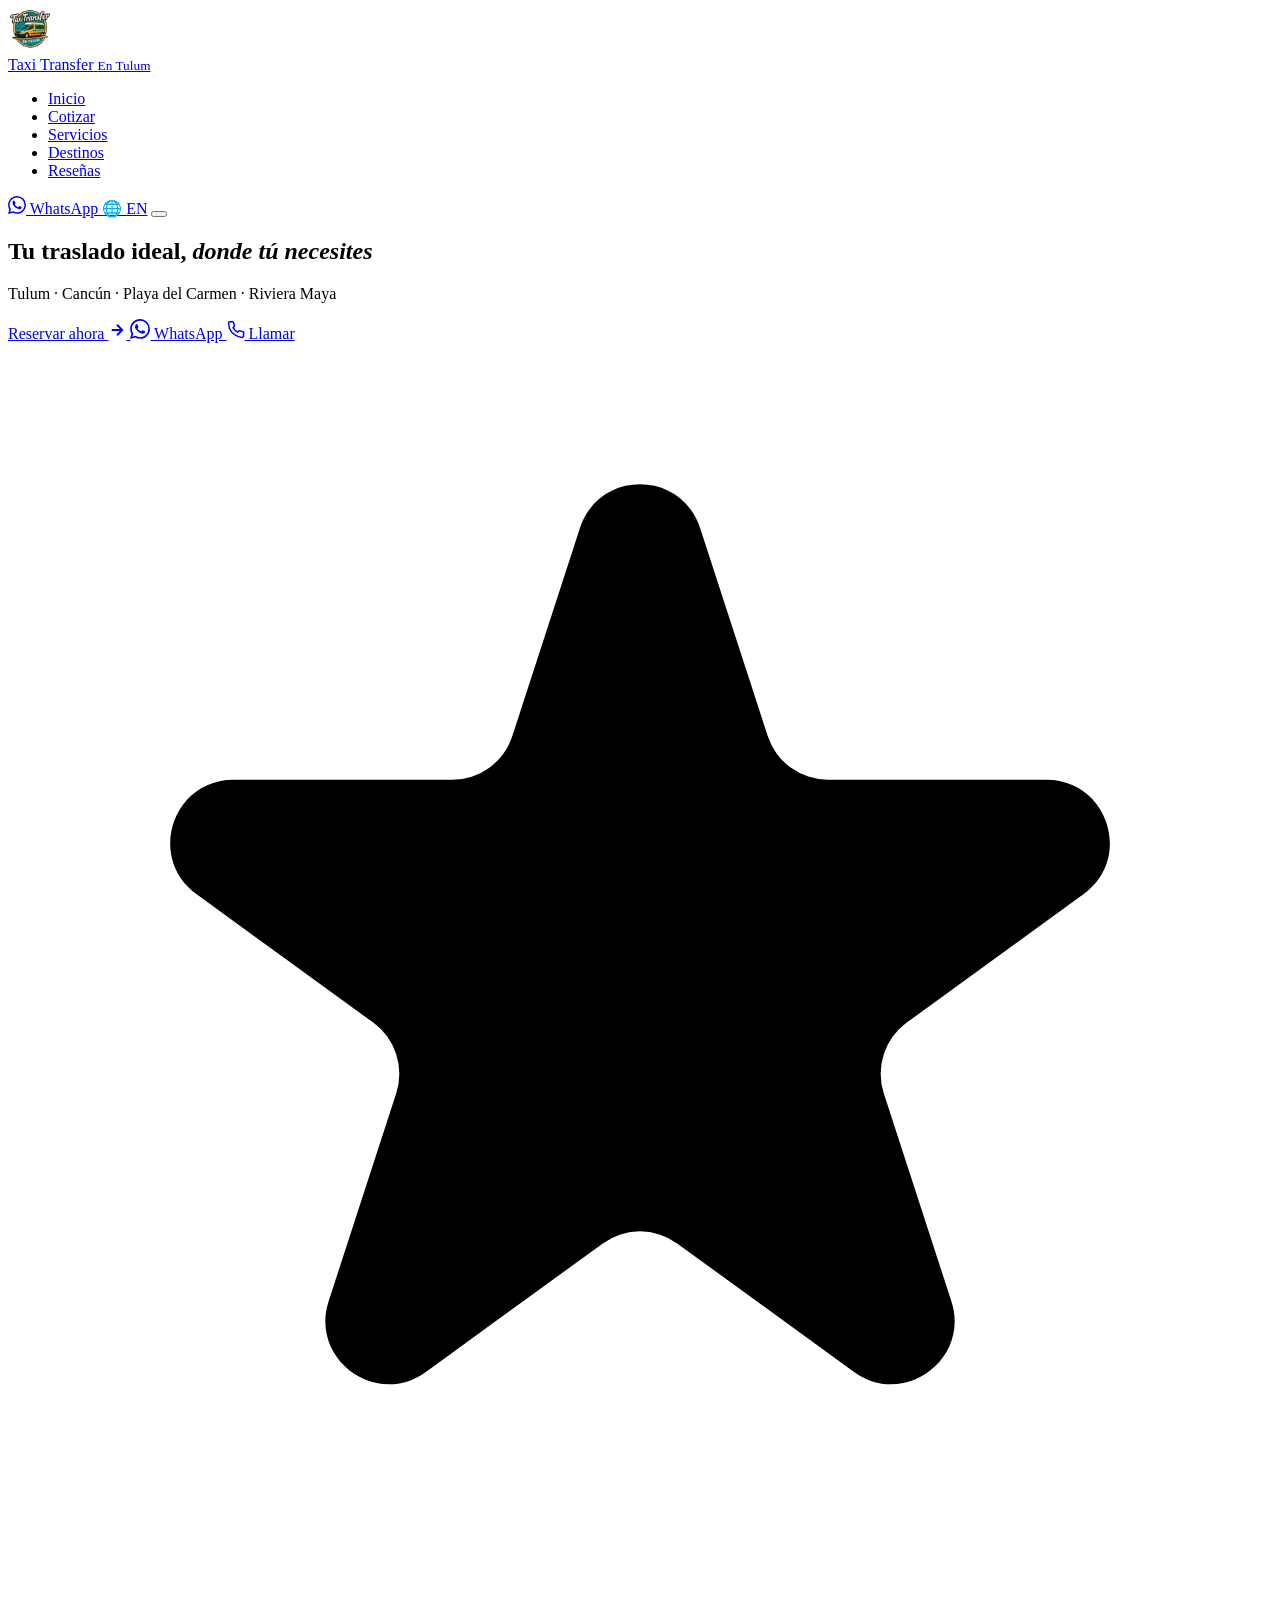
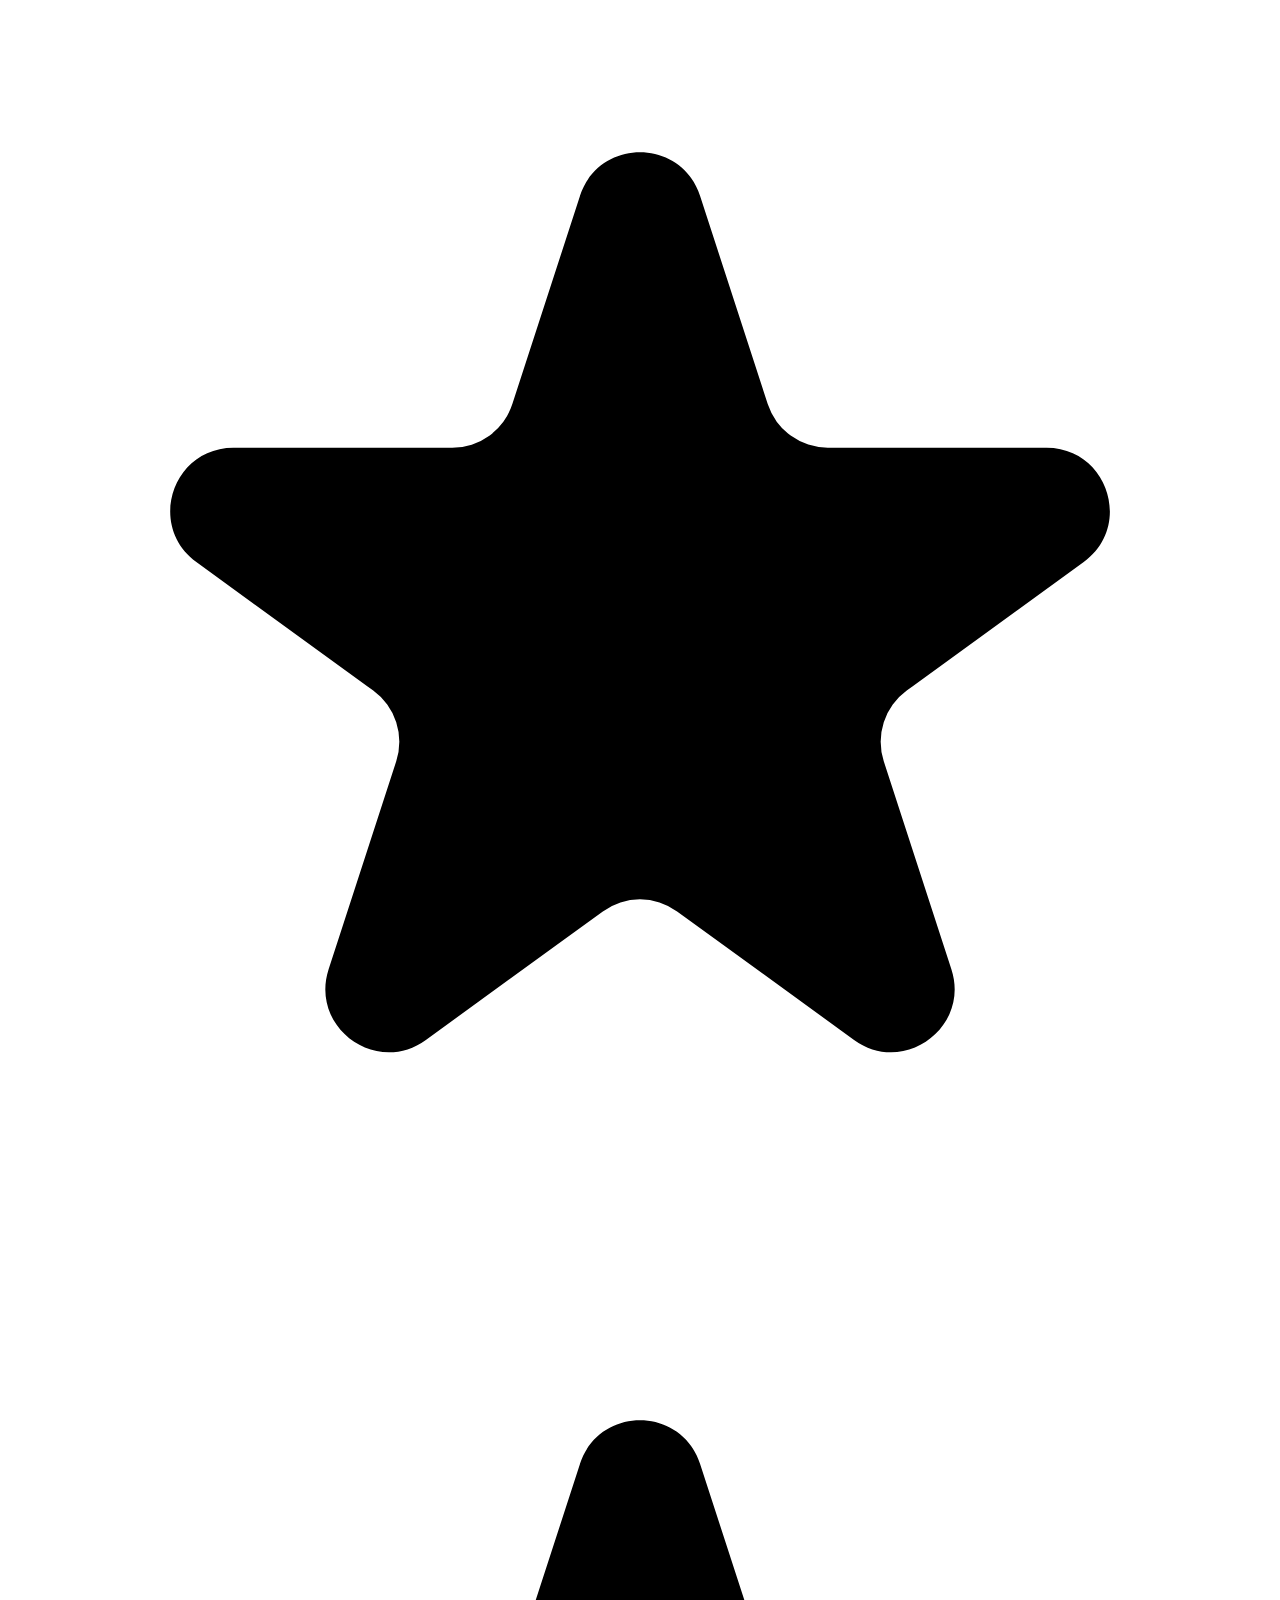
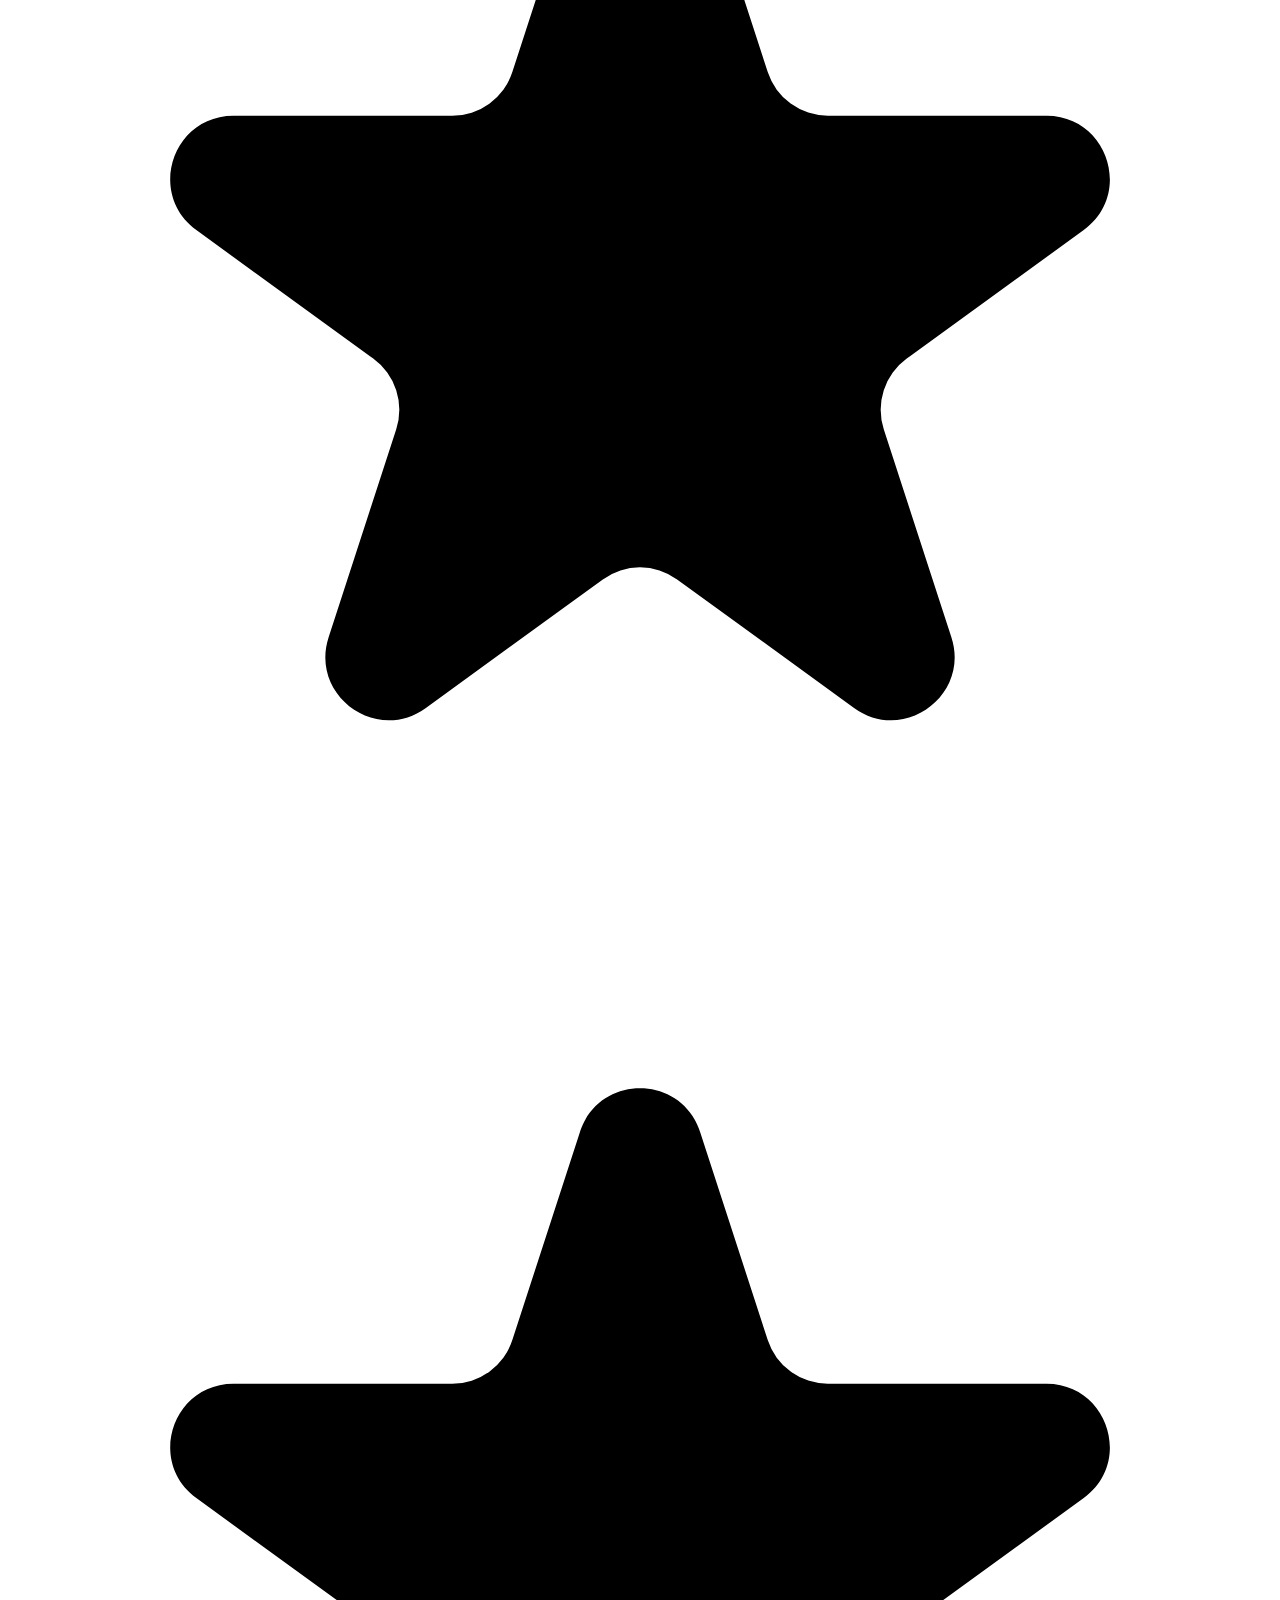
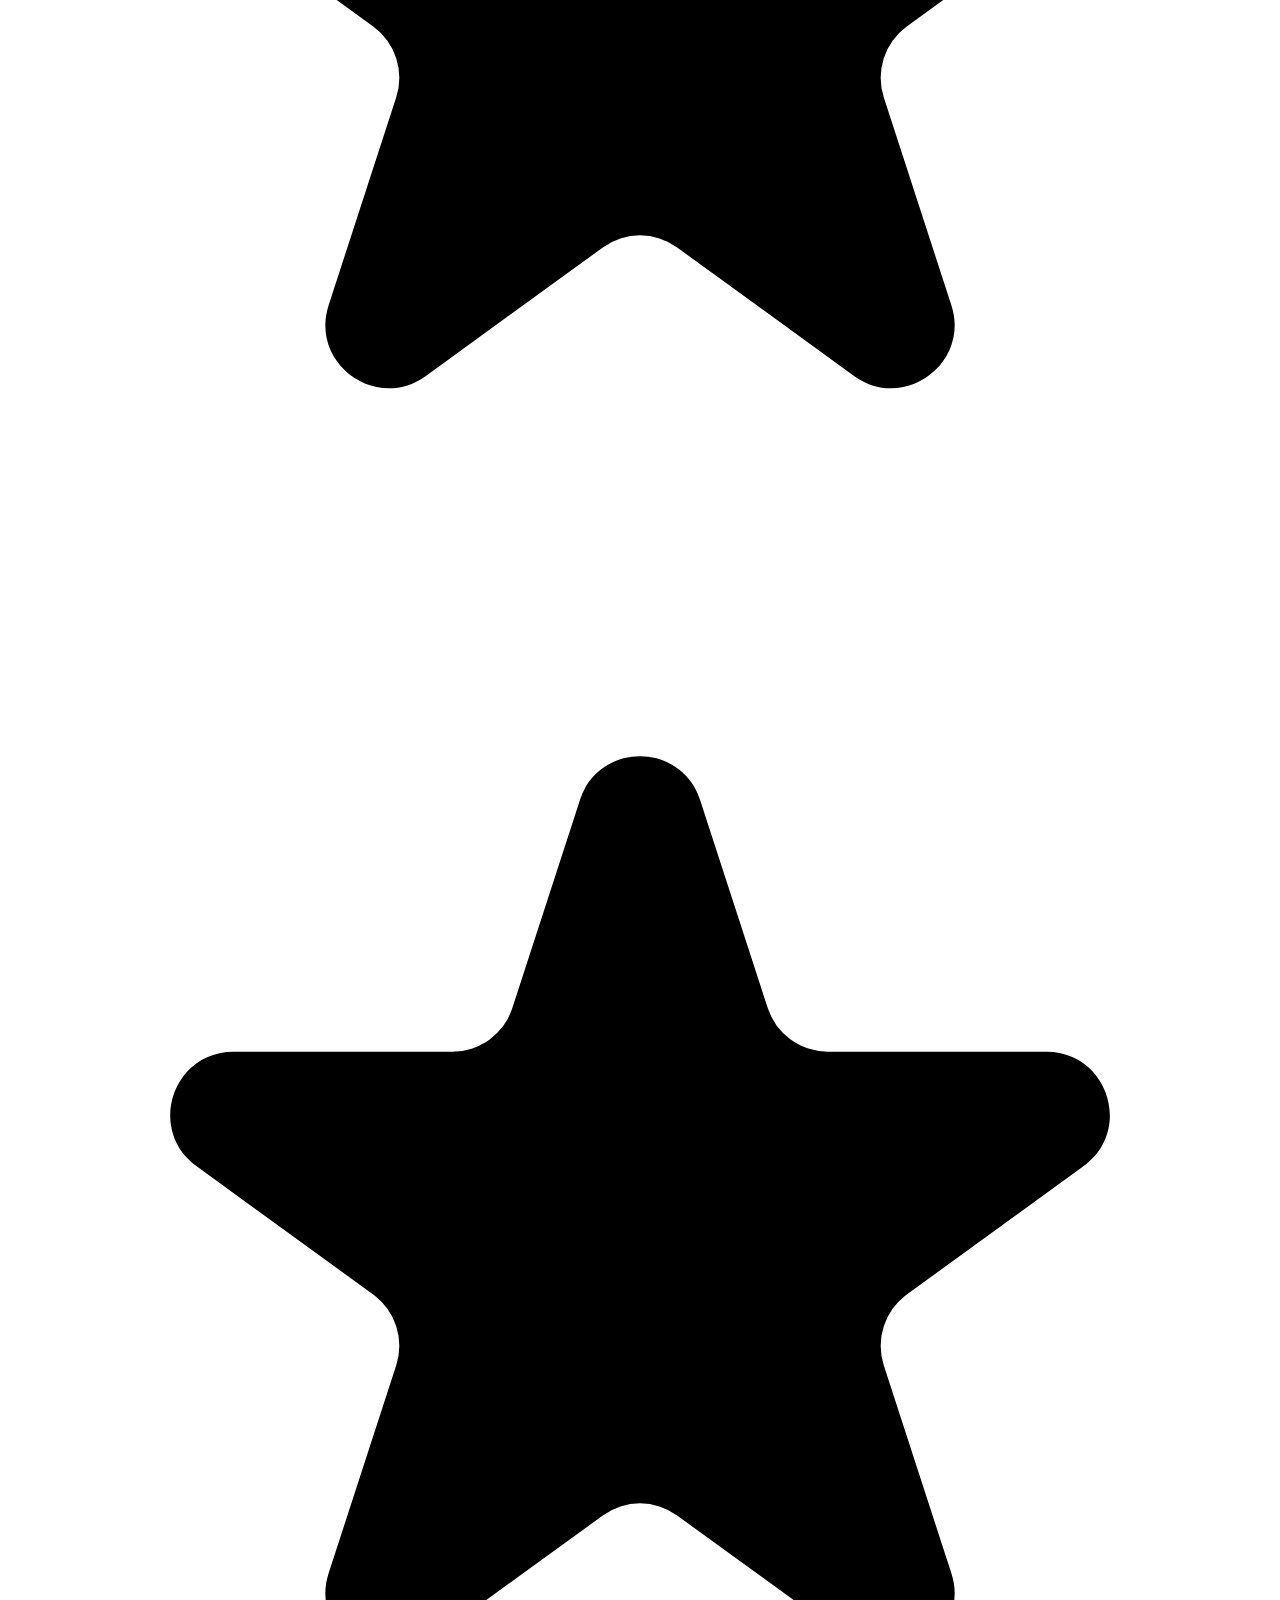
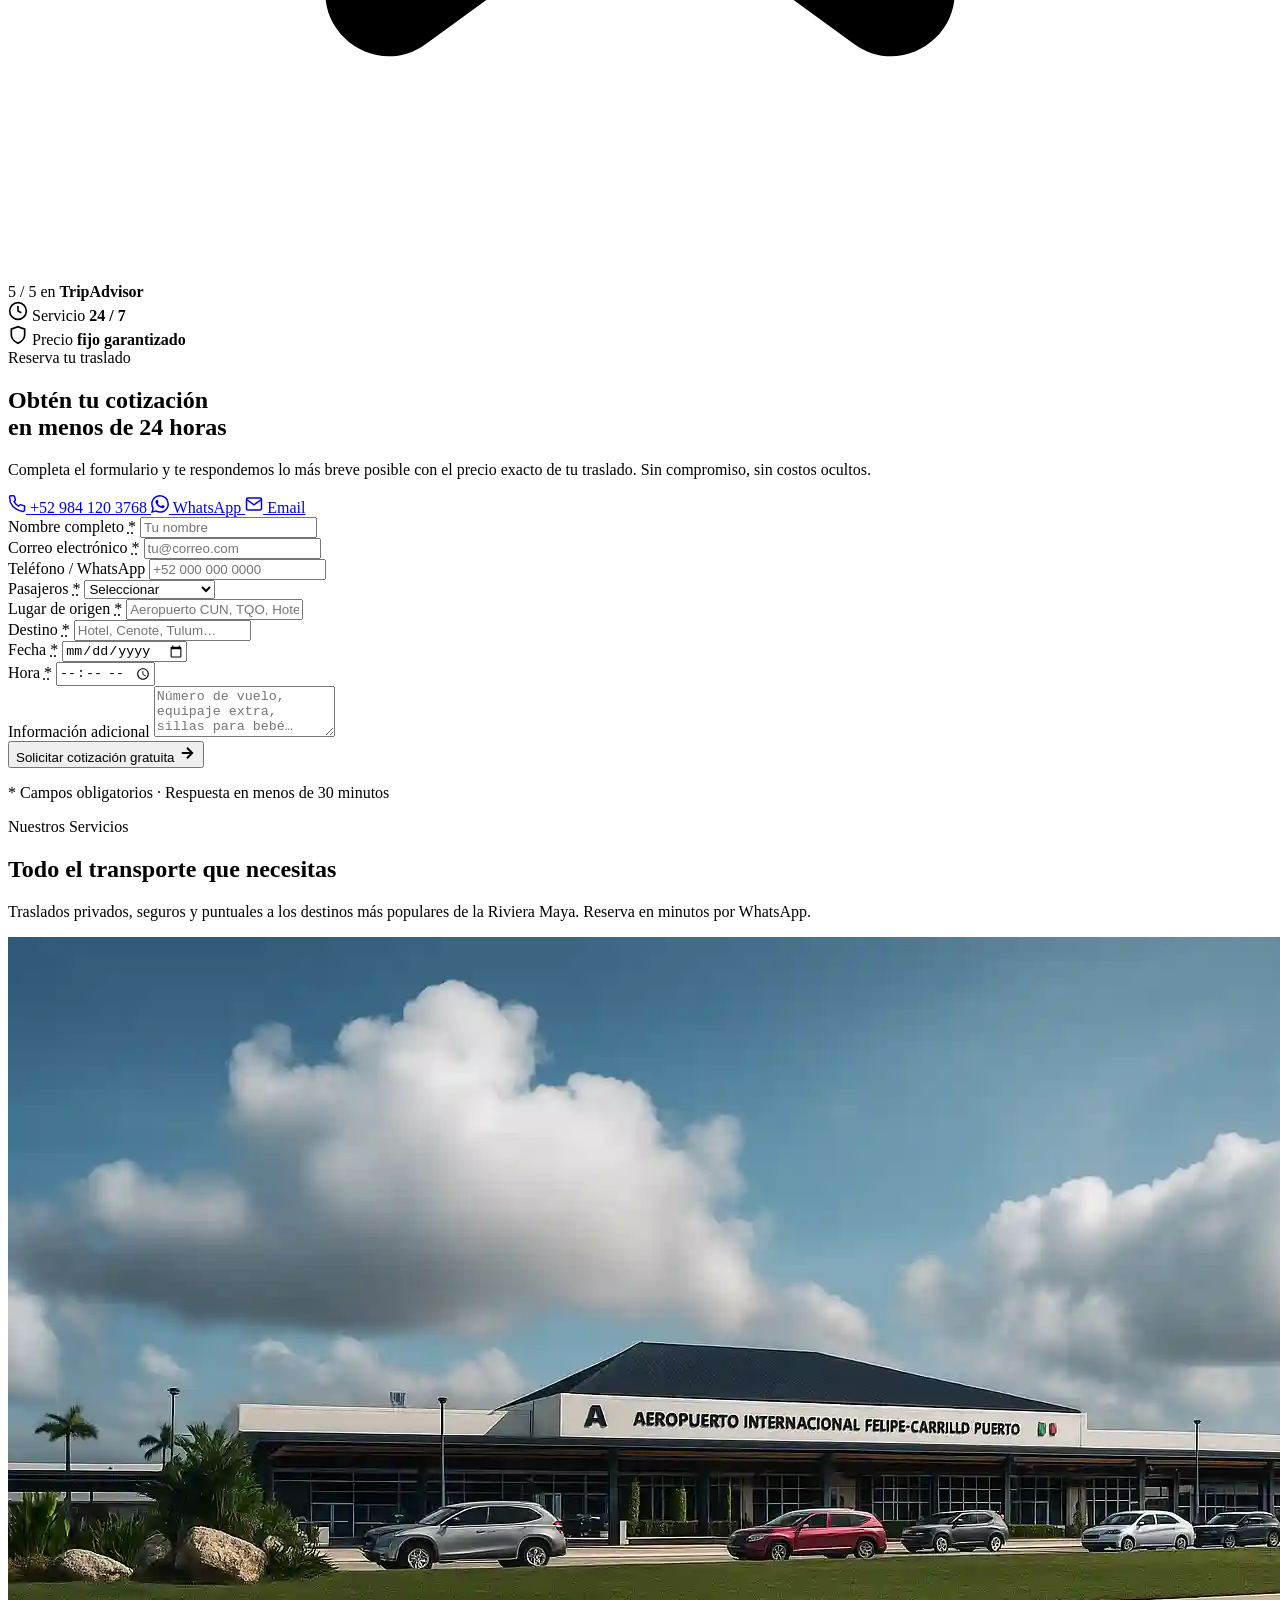
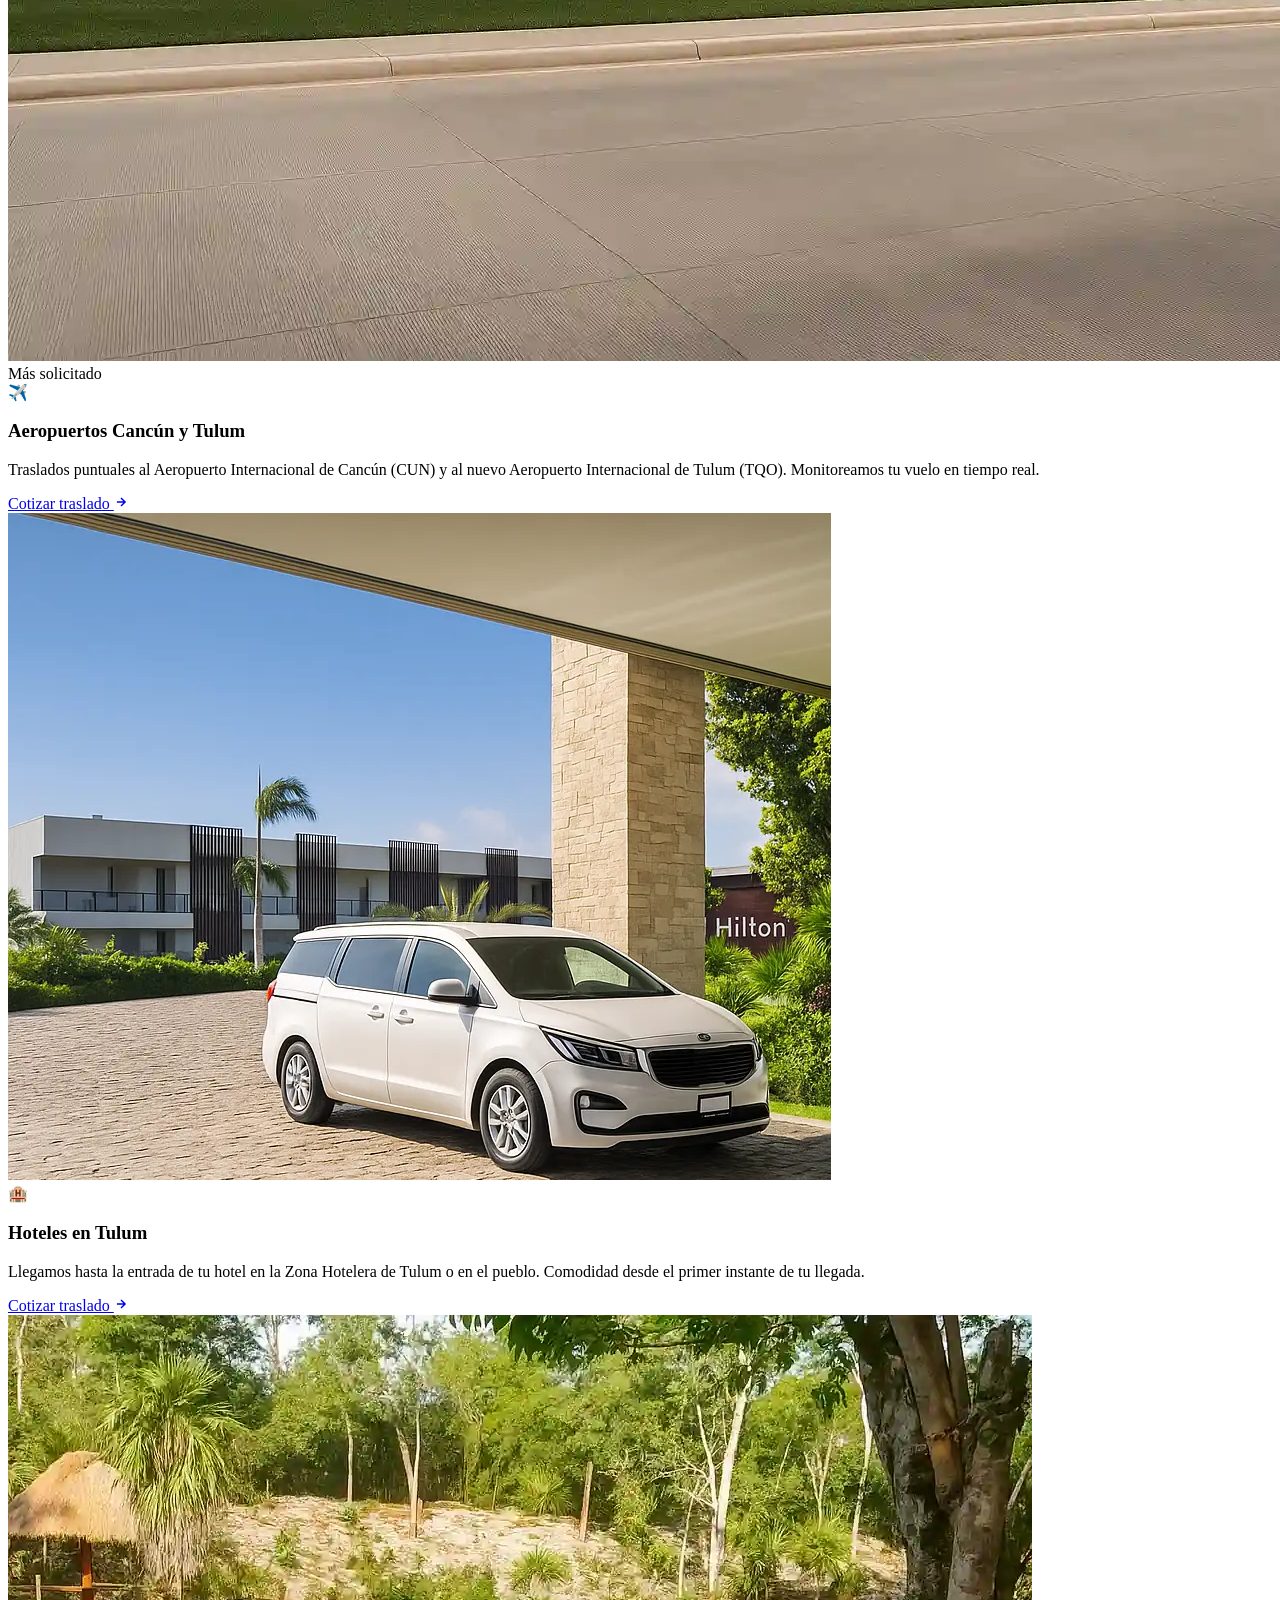
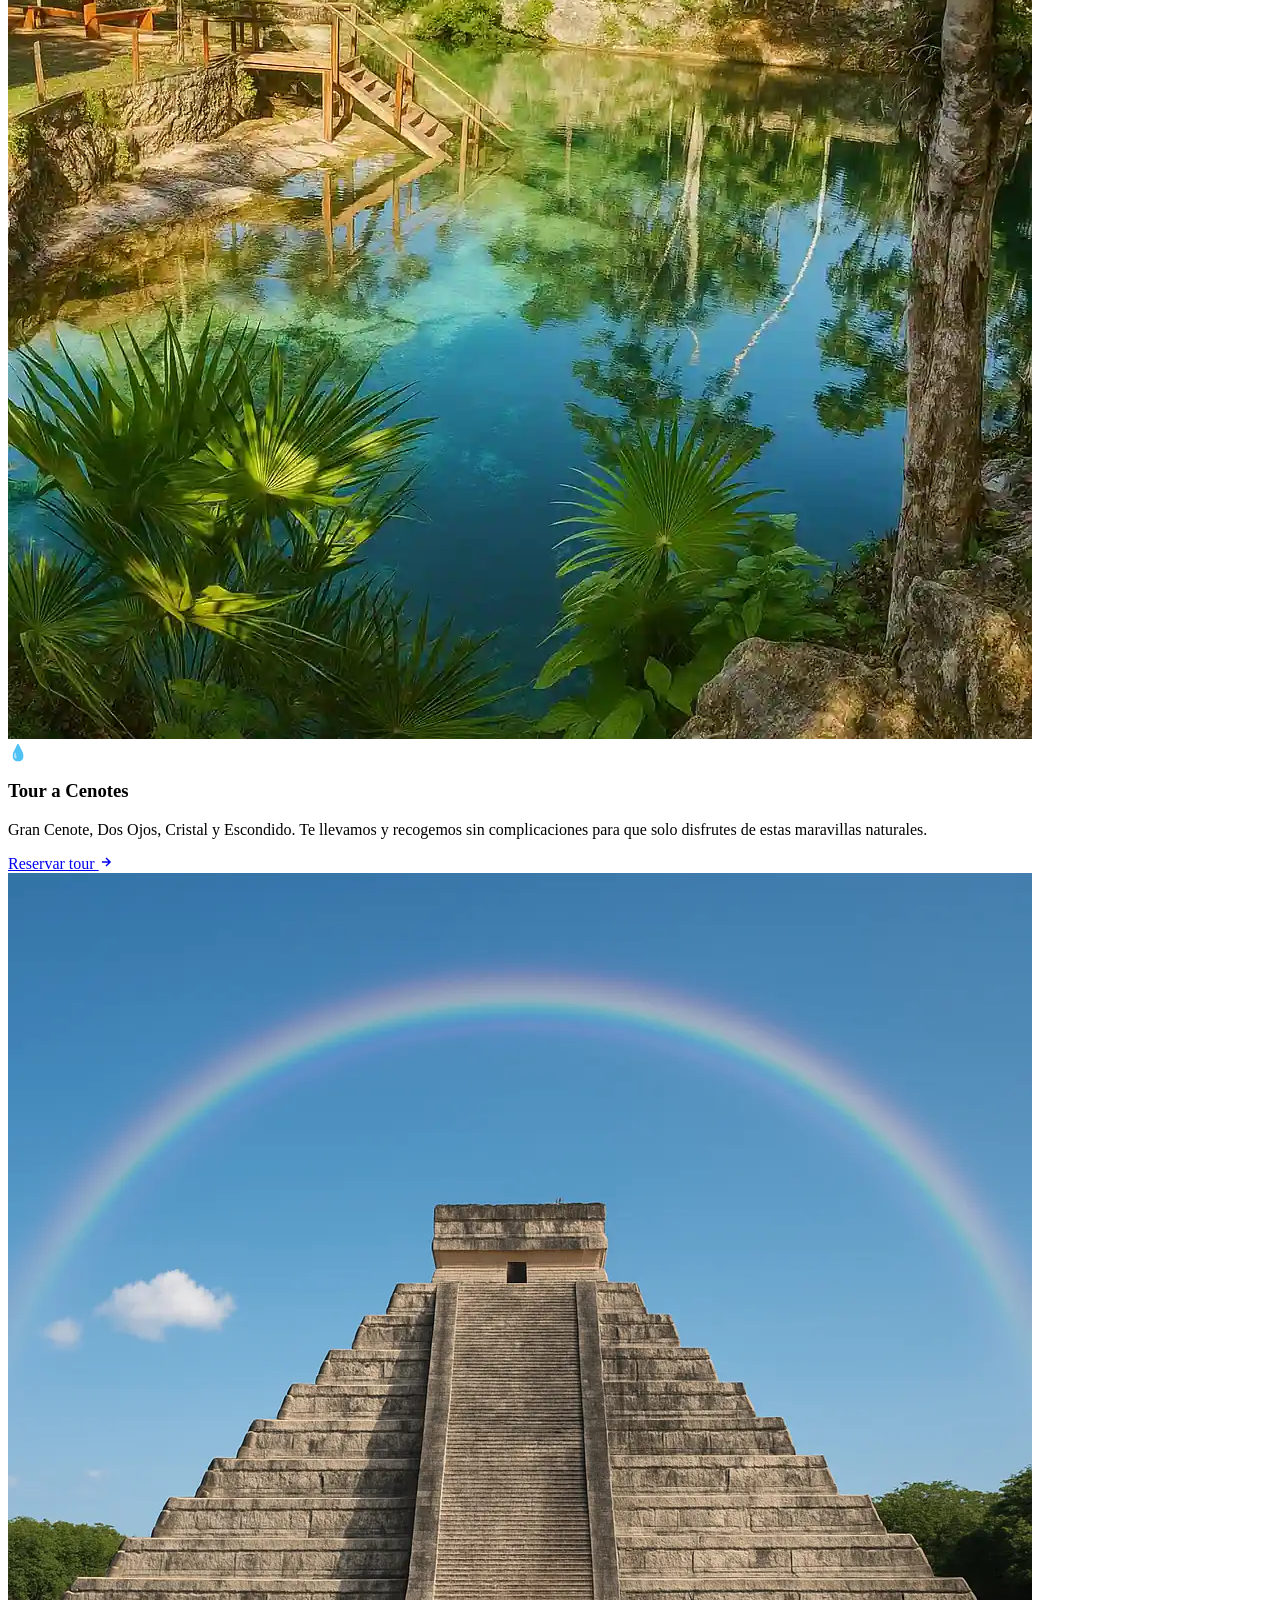
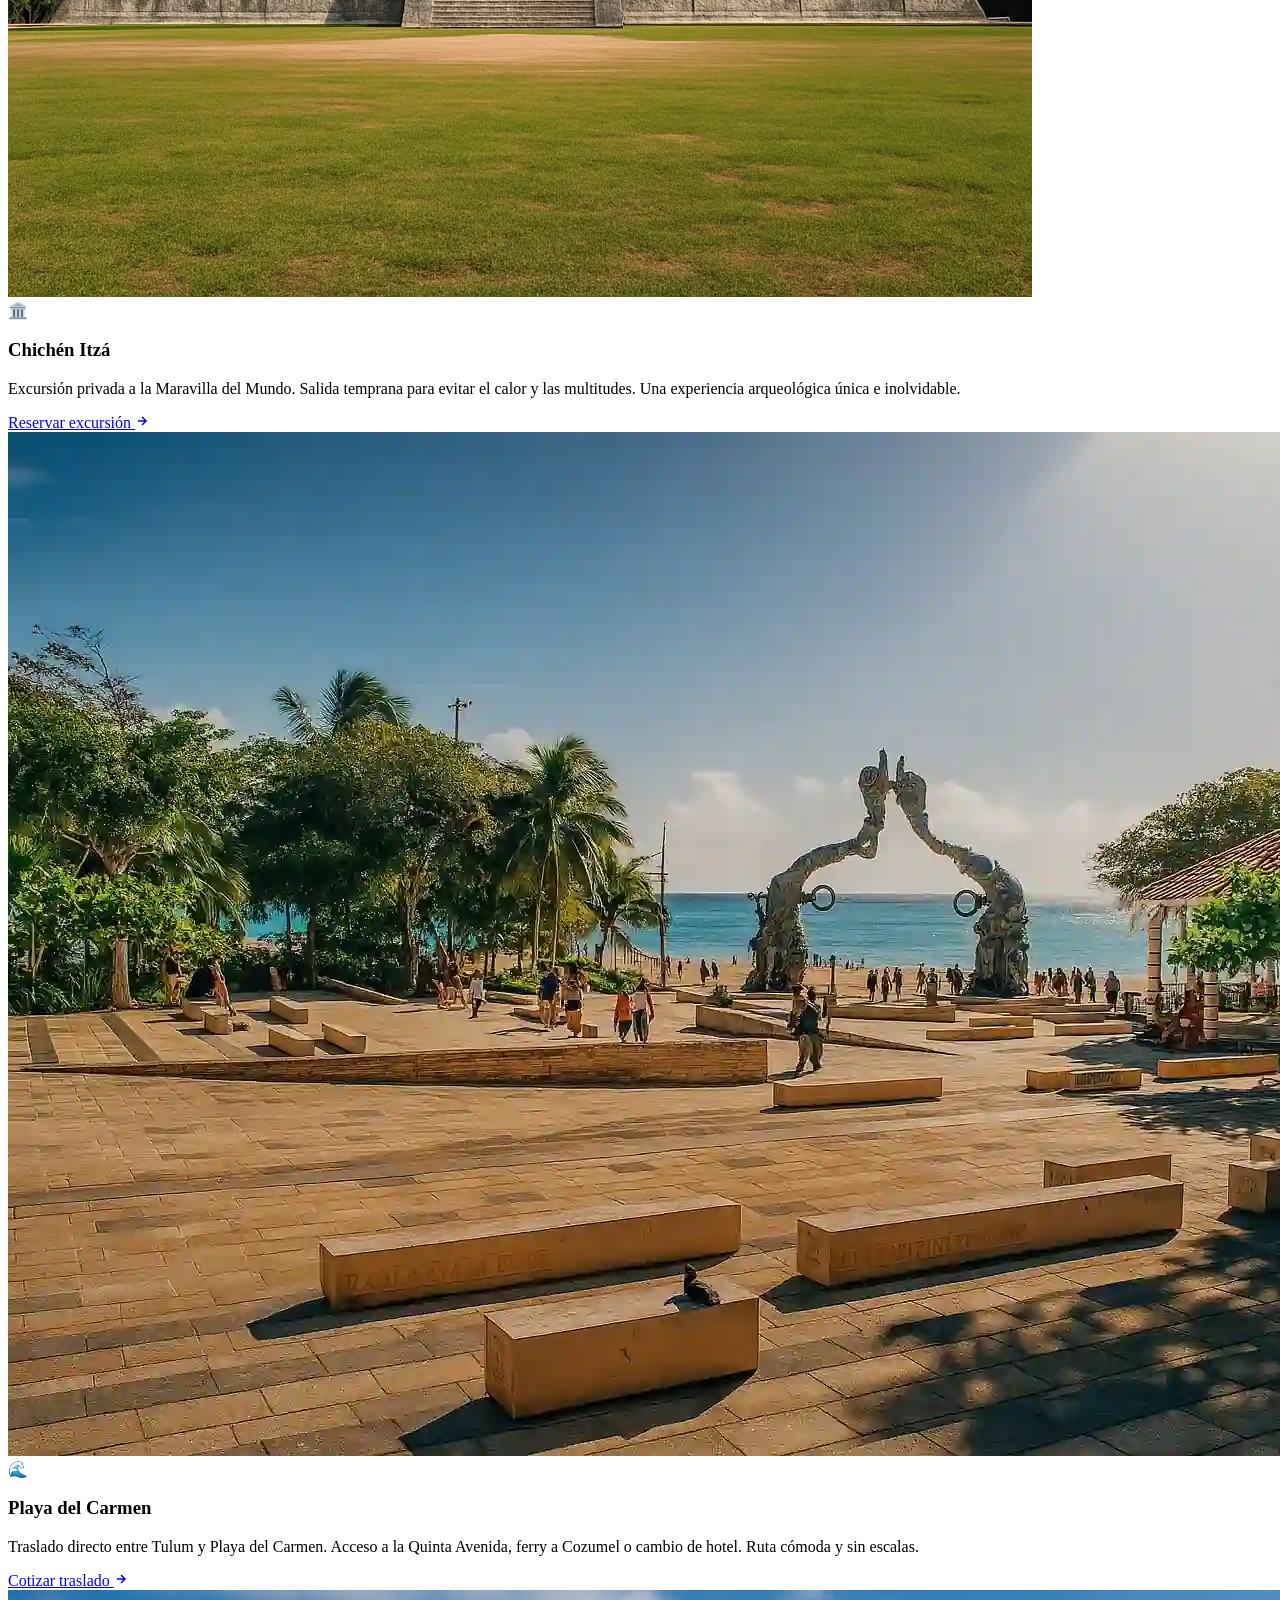
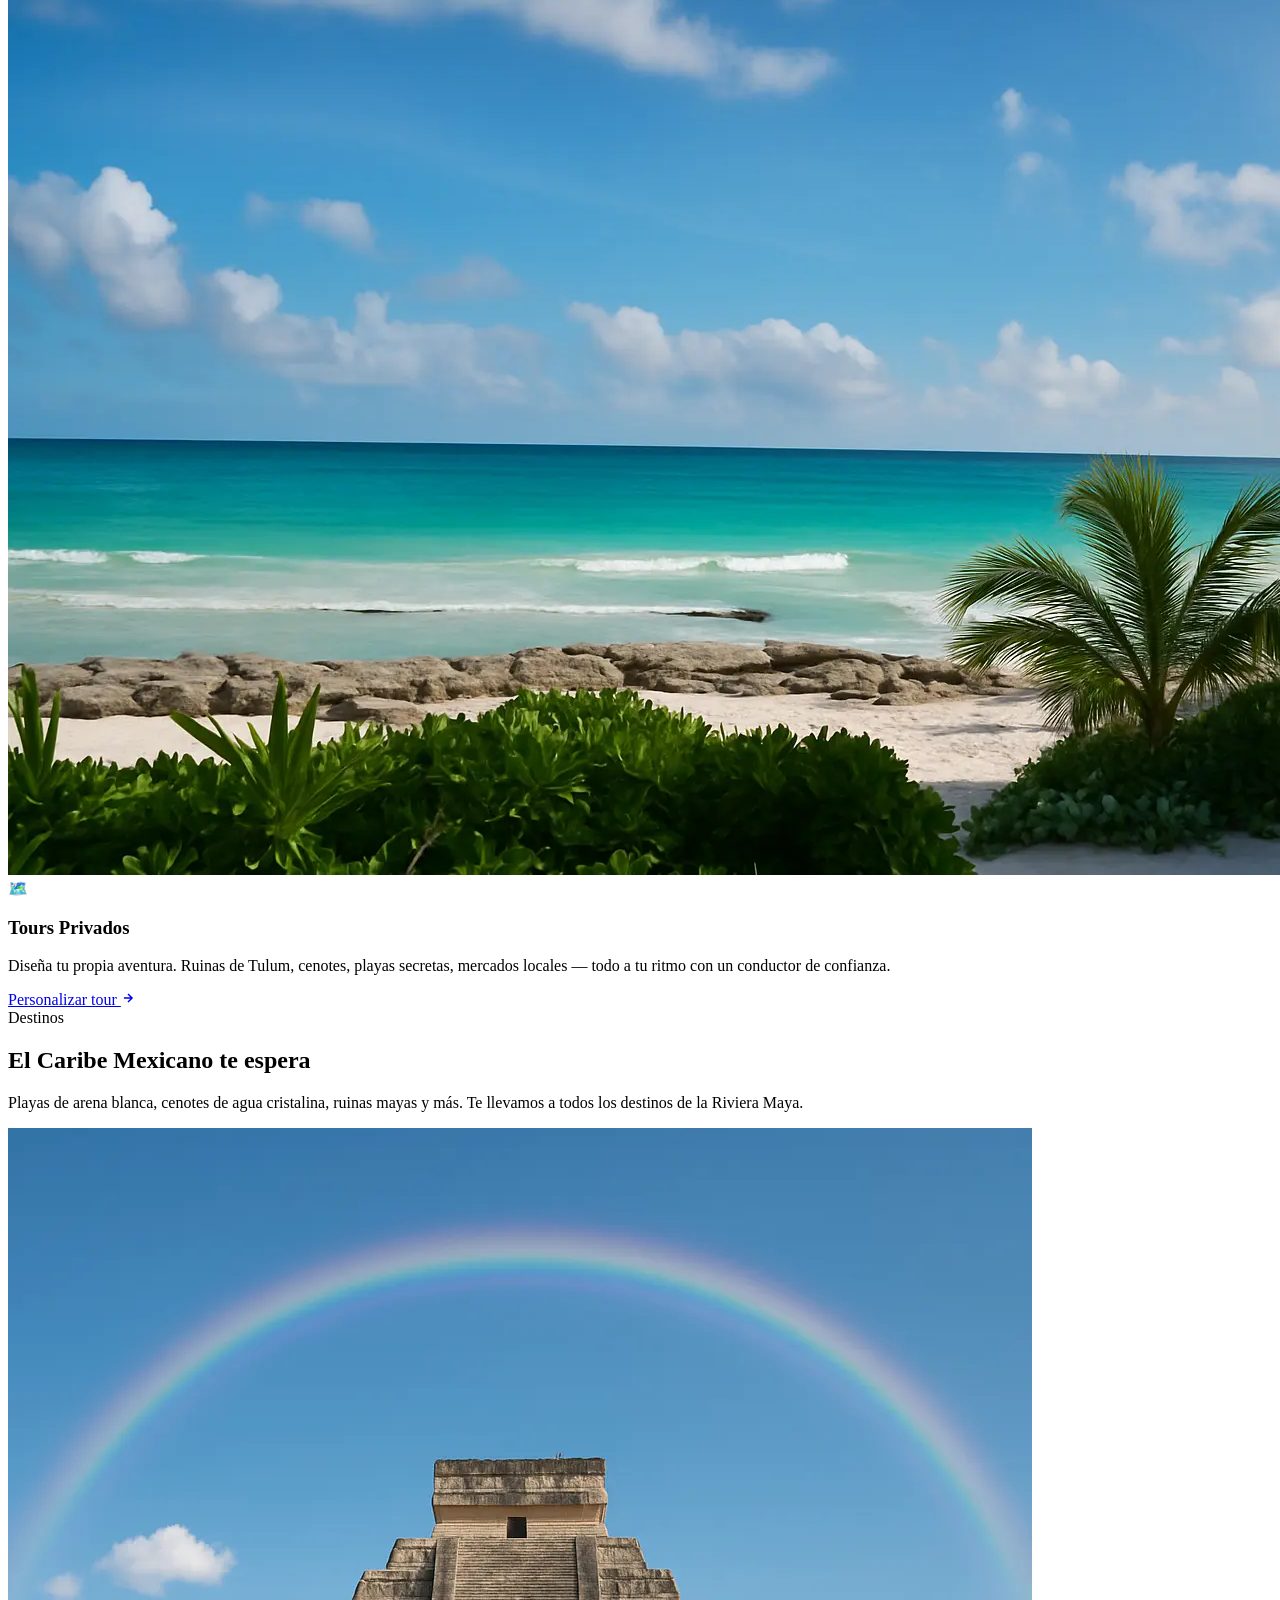
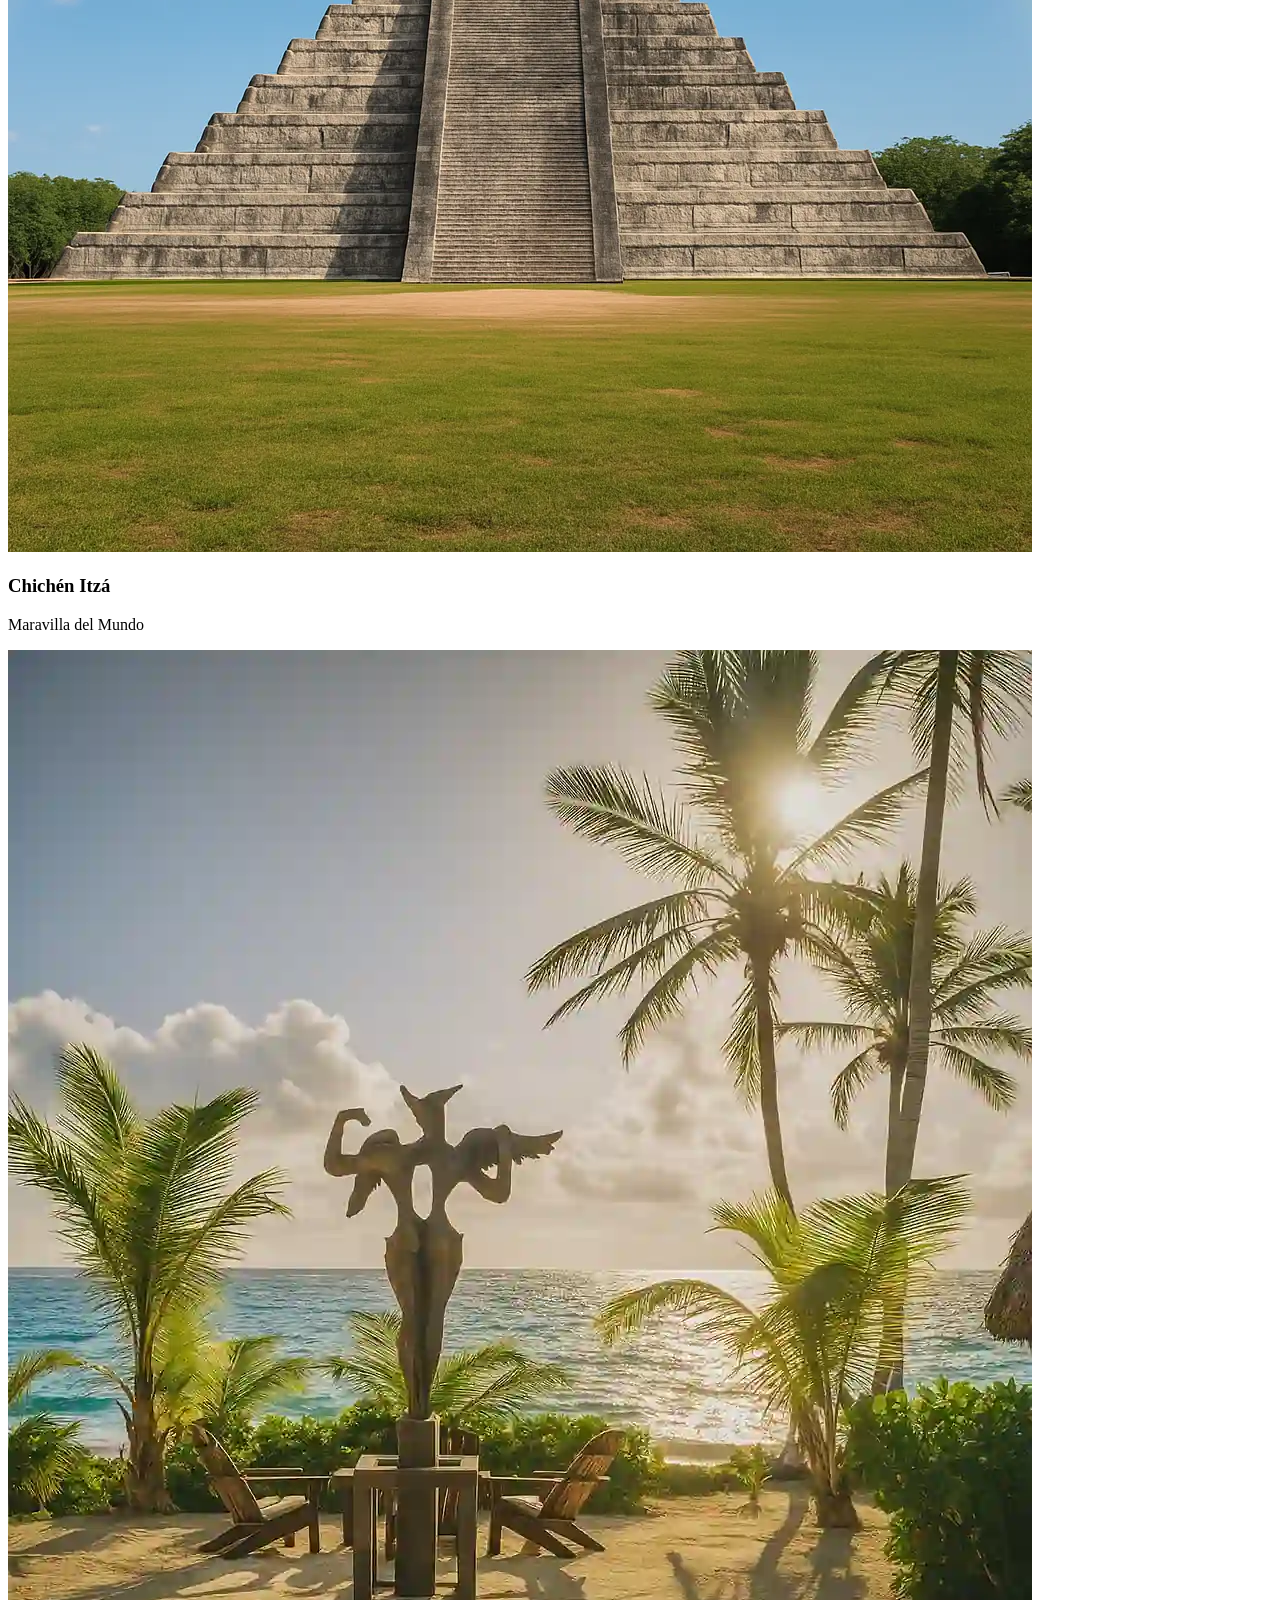
==== index.html @ dfe595b5 "Add files via upload" ====
<!DOCTYPE html>
<html lang="es">
<head>
  <meta charset="UTF-8">
  <meta name="viewport" content="width=device-width, initial-scale=1.0">

  <title>Taxi Transfer en Tulum | Traslados al Aeropuerto de Cancún y Tulum</title>
  <meta name="description" content="Servicio premium de taxi transfer en Tulum. Traslados privados y puntuales al Aeropuerto de Cancún (CUN) y Aeropuerto de Tulum (TQO), hoteles, cenotes, Chichén Itzá y Playa del Carmen. Calificación 5 estrellas en TripAdvisor.">
  <meta name="keywords" content="taxi tulum, transfer tulum, traslado aeropuerto cancun tulum, aeropuerto tulum TQO, taxi aeropuerto tulum, transporte privado tulum, transfer riviera maya, taxi tulum playa del carmen, traslados tulum hoteles, tour cenotes tulum, chichen itza tour desde tulum">
  <meta name="author" content="Taxi Transfer en Tulum">
  <meta name="robots" content="index, follow">
  <link rel="canonical" href="https://taxitransfersentulum.com/">

  <meta name="geo.region" content="MX-ROO">
  <meta name="geo.placename" content="Tulum, Quintana Roo, México">
  <meta name="geo.position" content="20.2115;-87.4654">
  <meta name="ICBM" content="20.2115, -87.4654">

  <meta property="og:type" content="website">
  <meta property="og:url" content="https://taxitransfersentulum.com/">
  <meta property="og:title" content="Taxi Transfer en Tulum | Servicio Premium de Traslados">
  <meta property="og:description" content="Traslados privados al Aeropuerto de Cancún y Tulum, hoteles, cenotes y más destinos de la Riviera Maya. 5 estrellas en TripAdvisor.">
  <meta property="og:image" content="https://taxitransfersentulum.com/Logo.webp">
  <meta property="og:locale" content="es_MX">
  <meta property="og:site_name" content="Taxi Transfer en Tulum">

  <meta name="twitter:card" content="summary_large_image">
  <meta name="twitter:title" content="Taxi Transfer en Tulum | Traslados Premium">
  <meta name="twitter:description" content="Traslados privados y seguros en Tulum y Riviera Maya. 5 estrellas en TripAdvisor.">
  <meta name="twitter:image" content="https://taxitransfersentulum.com/Logo.webp">

  <script type="application/ld+json">
  {
    "@context": "https://schema.org",
    "@type": "TaxiService",
    "name": "Taxi Transfer en Tulum",
    "alternateName": "Taxi Transfers en Tulum",
    "description": "Servicio premium de taxi transfer en Tulum y Riviera Maya. Traslados privados al Aeropuerto de Cancún, Aeropuerto de Tulum, hoteles, cenotes y Chichén Itzá.",
    "url": "https://taxitransfersentulum.com",
    "logo": "https://taxitransfersentulum.com/Logo.webp",
    "telephone": "+529841203768",
    "email": "decocom50@gmail.com",
    "address": {
      "@type": "PostalAddress",
      "addressLocality": "Tulum",
      "addressRegion": "Quintana Roo",
      "postalCode": "77780",
      "addressCountry": "MX"
    },
    "geo": {
      "@type": "GeoCoordinates",
      "latitude": 20.2115,
      "longitude": -87.4654
    },
    "openingHoursSpecification": {
      "@type": "OpeningHoursSpecification",
      "dayOfWeek": ["Monday","Tuesday","Wednesday","Thursday","Friday","Saturday","Sunday"],
      "opens": "00:00",
      "closes": "23:59"
    },
    "areaServed": [
      {"@type": "City", "name": "Tulum"},
      {"@type": "City", "name": "Cancún"},
      {"@type": "City", "name": "Playa del Carmen"},
      {"@type": "AdministrativeArea", "name": "Riviera Maya"}
    ],
    "priceRange": "$$",
    "paymentAccepted": "Cash, Credit Card",
    "currenciesAccepted": "MXN, USD",
    "aggregateRating": {
      "@type": "AggregateRating",
      "ratingValue": "5.0",
      "bestRating": "5",
      "reviewCount": "127",
      "ratingExplanation": "Calificación 5 estrellas en TripAdvisor"
    }
  }
  </script>

  <link rel="preconnect" href="https://fonts.googleapis.com">
  <link rel="preconnect" href="https://fonts.gstatic.com" crossorigin>
  <link href="https://fonts.googleapis.com/css2?family=Poppins:wght@300;400;500;600;700;800;900&display=swap" rel="stylesheet">
  <link rel="stylesheet" href="css/style.css">
  <link rel="icon" type="image/png" href="Logo.webp">
</head>
<body>

  <!-- ═══════════════════════════════════════
       HEADER
  ═══════════════════════════════════════ -->
  <header class="header" id="header">
    <nav class="nav container">
      <a href="#inicio" class="nav__logo">
        <img src="Logo.webp" alt="Taxi Transfer en Tulum" width="44" height="44">
        <div class="nav__logo-text">
          <span>Taxi Transfer</span>
          <small>En Tulum</small>
        </div>
      </a>

      <ul class="nav__menu" id="navMenu">
        <li><a href="#inicio"    class="nav__link">Inicio</a></li>
        <li><a href="#cotizar"   class="nav__link">Cotizar</a></li>
        <li><a href="#servicios" class="nav__link">Servicios</a></li>
        <li><a href="#destinos"  class="nav__link">Destinos</a></li>
        <li><a href="#resenas"   class="nav__link">Reseñas</a></li>
      </ul>

      <div class="nav__actions">
        <a href="https://wa.me/529841203768" class="nav__wa" target="_blank" rel="noopener noreferrer" aria-label="WhatsApp">
          <svg width="18" height="18" viewBox="0 0 24 24" fill="currentColor"><path d="M17.472 14.382c-.297-.149-1.758-.867-2.03-.967-.273-.099-.471-.148-.67.15-.197.297-.767.966-.94 1.164-.173.199-.347.223-.644.075-.297-.15-1.255-.463-2.39-1.475-.883-.788-1.48-1.761-1.653-2.059-.173-.297-.018-.458.13-.606.134-.133.298-.347.446-.52.149-.174.198-.298.298-.497.099-.198.05-.371-.025-.52-.075-.149-.669-1.612-.916-2.207-.242-.579-.487-.5-.669-.51-.173-.008-.371-.01-.57-.01-.198 0-.52.074-.792.372-.272.297-1.04 1.016-1.04 2.479 0 1.462 1.065 2.875 1.213 3.074.149.198 2.096 3.2 5.077 4.487.709.306 1.262.489 1.694.625.712.227 1.36.195 1.871.118.571-.085 1.758-.719 2.006-1.413.248-.694.248-1.289.173-1.413-.074-.124-.272-.198-.57-.347m-5.421 7.403h-.004a9.87 9.87 0 01-5.031-1.378l-.361-.214-3.741.982.998-3.648-.235-.374a9.86 9.86 0 01-1.51-5.26c.001-5.45 4.436-9.884 9.888-9.884 2.64 0 5.122 1.03 6.988 2.898a9.825 9.825 0 012.893 6.994c-.003 5.45-4.437 9.884-9.885 9.884m8.413-18.297A11.815 11.815 0 0012.05 0C5.495 0 .16 5.335.157 11.892c0 2.096.547 4.142 1.588 5.945L.057 24l6.305-1.654a11.882 11.882 0 005.683 1.448h.005c6.554 0 11.89-5.335 11.893-11.893a11.821 11.821 0 00-3.48-8.413Z"/></svg>
          WhatsApp
        </a>
        <a href="en/index.html" class="nav__lang" aria-label="English version">🌐 EN</a>
        <button class="nav__toggle" id="navToggle" aria-label="Abrir menú" aria-expanded="false">
          <span></span><span></span><span></span>
        </button>
      </div>
    </nav>
  </header>


  <main>

    <!-- ═══════════════════════════════════════
         HERO
    ═══════════════════════════════════════ -->
    <section class="hero" id="inicio" aria-label="Bienvenida">
      <div class="hero__pattern" aria-hidden="true"></div>
      <div class="hero__content container">
        <h1 class="hero__title">
          Tu traslado ideal, <em>donde tú necesites</em>
        </h1>
        <p class="hero__subtitle">Tulum · Cancún · Playa del Carmen · Riviera Maya</p>
        <div class="hero__cta">
          <a href="#cotizar" class="btn btn--gold btn--lg">
            Reservar ahora
            <svg width="18" height="18" viewBox="0 0 24 24" fill="none" stroke="currentColor" stroke-width="2.5"><path d="M5 12h14M12 5l7 7-7 7"/></svg>
          </a>
          <a href="https://wa.me/529841203768" class="btn btn--wa btn--lg" target="_blank" rel="noopener noreferrer">
            <svg width="20" height="20" viewBox="0 0 24 24" fill="currentColor"><path d="M17.472 14.382c-.297-.149-1.758-.867-2.03-.967-.273-.099-.471-.148-.67.15-.197.297-.767.966-.94 1.164-.173.199-.347.223-.644.075-.297-.15-1.255-.463-2.39-1.475-.883-.788-1.48-1.761-1.653-2.059-.173-.297-.018-.458.13-.606.134-.133.298-.347.446-.52.149-.174.198-.298.298-.497.099-.198.05-.371-.025-.52-.075-.149-.669-1.612-.916-2.207-.242-.579-.487-.5-.669-.51-.173-.008-.371-.01-.57-.01-.198 0-.52.074-.792.372-.272.297-1.04 1.016-1.04 2.479 0 1.462 1.065 2.875 1.213 3.074.149.198 2.096 3.2 5.077 4.487.709.306 1.262.489 1.694.625.712.227 1.36.195 1.871.118.571-.085 1.758-.719 2.006-1.413.248-.694.248-1.289.173-1.413-.074-.124-.272-.198-.57-.347m-5.421 7.403h-.004a9.87 9.87 0 01-5.031-1.378l-.361-.214-3.741.982.998-3.648-.235-.374a9.86 9.86 0 01-1.51-5.26c.001-5.45 4.436-9.884 9.888-9.884 2.64 0 5.122 1.03 6.988 2.898a9.825 9.825 0 012.893 6.994c-.003 5.45-4.437 9.884-9.885 9.884m8.413-18.297A11.815 11.815 0 0012.05 0C5.495 0 .16 5.335.157 11.892c0 2.096.547 4.142 1.588 5.945L.057 24l6.305-1.654a11.882 11.882 0 005.683 1.448h.005c6.554 0 11.89-5.335 11.893-11.893a11.821 11.821 0 00-3.48-8.413Z"/></svg>
            WhatsApp
          </a>
          <a href="tel:+529841203768" class="btn btn--ghost btn--lg">
            <svg width="18" height="18" viewBox="0 0 24 24" fill="none" stroke="currentColor" stroke-width="2"><path d="M22 16.92v3a2 2 0 01-2.18 2 19.79 19.79 0 01-8.63-3.07A19.5 19.5 0 013.07 9.61 19.79 19.79 0 0 0 2 3a2 2 0 012-2h3a2 2 0 012 1.72c.127.96.361 1.903.7 2.81a2 2 0 01-.45 2.11L8.09 8.91a16 16 0 006 6l1.27-1.27a2 2 0 012.11-.45c.907.339 1.85.573 2.81.7A2 2 0 0122 16.92z"/></svg>
            Llamar
          </a>
        </div>

        <div class="hero__badges">
          <div class="hero__badge-item">
            <div class="badge-stars" aria-label="5 estrellas en TripAdvisor">
              <svg viewBox="0 0 20 20" fill="currentColor"><path d="M9.049 2.927c.3-.921 1.603-.921 1.902 0l1.07 3.292a1 1 0 00.95.69h3.462c.969 0 1.371 1.24.588 1.81l-2.8 2.034a1 1 0 00-.364 1.118l1.07 3.292c.3.921-.755 1.688-1.54 1.118l-2.8-2.034a1 1 0 00-1.175 0l-2.8 2.034c-.784.57-1.838-.197-1.539-1.118l1.07-3.292a1 1 0 00-.364-1.118L2.98 8.72c-.783-.57-.38-1.81.588-1.81h3.461a1 1 0 00.951-.69l1.07-3.292z"/></svg>
              <svg viewBox="0 0 20 20" fill="currentColor"><path d="M9.049 2.927c.3-.921 1.603-.921 1.902 0l1.07 3.292a1 1 0 00.95.69h3.462c.969 0 1.371 1.24.588 1.81l-2.8 2.034a1 1 0 00-.364 1.118l1.07 3.292c.3.921-.755 1.688-1.54 1.118l-2.8-2.034a1 1 0 00-1.175 0l-2.8 2.034c-.784.57-1.838-.197-1.539-1.118l1.07-3.292a1 1 0 00-.364-1.118L2.98 8.72c-.783-.57-.38-1.81.588-1.81h3.461a1 1 0 00.951-.69l1.07-3.292z"/></svg>
              <svg viewBox="0 0 20 20" fill="currentColor"><path d="M9.049 2.927c.3-.921 1.603-.921 1.902 0l1.07 3.292a1 1 0 00.95.69h3.462c.969 0 1.371 1.24.588 1.81l-2.8 2.034a1 1 0 00-.364 1.118l1.07 3.292c.3.921-.755 1.688-1.54 1.118l-2.8-2.034a1 1 0 00-1.175 0l-2.8 2.034c-.784.57-1.838-.197-1.539-1.118l1.07-3.292a1 1 0 00-.364-1.118L2.98 8.72c-.783-.57-.38-1.81.588-1.81h3.461a1 1 0 00.951-.69l1.07-3.292z"/></svg>
              <svg viewBox="0 0 20 20" fill="currentColor"><path d="M9.049 2.927c.3-.921 1.603-.921 1.902 0l1.07 3.292a1 1 0 00.95.69h3.462c.969 0 1.371 1.24.588 1.81l-2.8 2.034a1 1 0 00-.364 1.118l1.07 3.292c.3.921-.755 1.688-1.54 1.118l-2.8-2.034a1 1 0 00-1.175 0l-2.8 2.034c-.784.57-1.838-.197-1.539-1.118l1.07-3.292a1 1 0 00-.364-1.118L2.98 8.72c-.783-.57-.38-1.81.588-1.81h3.461a1 1 0 00.951-.69l1.07-3.292z"/></svg>
              <svg viewBox="0 0 20 20" fill="currentColor"><path d="M9.049 2.927c.3-.921 1.603-.921 1.902 0l1.07 3.292a1 1 0 00.95.69h3.462c.969 0 1.371 1.24.588 1.81l-2.8 2.034a1 1 0 00-.364 1.118l1.07 3.292c.3.921-.755 1.688-1.54 1.118l-2.8-2.034a1 1 0 00-1.175 0l-2.8 2.034c-.784.57-1.838-.197-1.539-1.118l1.07-3.292a1 1 0 00-.364-1.118L2.98 8.72c-.783-.57-.38-1.81.588-1.81h3.461a1 1 0 00.951-.69l1.07-3.292z"/></svg>
            </div>
            <span>5 / 5 en <strong>TripAdvisor</strong></span>
          </div>
          <div class="hero__badge-sep" aria-hidden="true"></div>
          <div class="hero__badge-item">
            <svg width="20" height="20" viewBox="0 0 24 24" fill="none" stroke="currentColor" stroke-width="2"><circle cx="12" cy="12" r="10"/><path d="M12 6v6l4 2"/></svg>
            <span>Servicio <strong>24 / 7</strong></span>
          </div>
          <div class="hero__badge-sep" aria-hidden="true"></div>
          <div class="hero__badge-item">
            <svg width="20" height="20" viewBox="0 0 24 24" fill="none" stroke="currentColor" stroke-width="2"><path d="M12 22s8-4 8-10V5l-8-3-8 3v7c0 6 8 10 8 10z"/></svg>
            <span>Precio <strong>fijo garantizado</strong></span>
          </div>
        </div>

      </div>
    </section>


    <!-- ═══════════════════════════════════════
         COTIZAR — JUSTO DESPUÉS DEL HERO
    ═══════════════════════════════════════ -->
    <section class="booking" id="cotizar">
      <div class="container">
        <div class="booking__wrap">
          <div class="booking__header">
            <span class="label-tag">Reserva tu traslado</span>
            <h2>Obtén tu cotización<br><span class="text-gold">en menos de 24 horas</span></h2>
            <p>Completa el formulario y te respondemos lo más breve posible con el precio exacto de tu traslado. Sin compromiso, sin costos ocultos.</p>
            <div class="booking__quick-contact">
              <a href="tel:+529841203768" class="quick-btn">
                <svg width="18" height="18" viewBox="0 0 24 24" fill="none" stroke="currentColor" stroke-width="2"><path d="M22 16.92v3a2 2 0 01-2.18 2 19.79 19.79 0 01-8.63-3.07A19.5 19.5 0 013.07 9.61 19.79 19.79 0 0 0 2 3a2 2 0 012-2h3a2 2 0 012 1.72c.127.96.361 1.903.7 2.81a2 2 0 01-.45 2.11L8.09 8.91a16 16 0 006 6l1.27-1.27a2 2 0 012.11-.45c.907.339 1.85.573 2.81.7A2 2 0 0122 16.92z"/></svg>
                +52 984 120 3768
              </a>
              <a href="https://wa.me/529841203768" class="quick-btn quick-btn--wa" target="_blank" rel="noopener noreferrer">
                <svg width="18" height="18" viewBox="0 0 24 24" fill="currentColor"><path d="M17.472 14.382c-.297-.149-1.758-.867-2.03-.967-.273-.099-.471-.148-.67.15-.197.297-.767.966-.94 1.164-.173.199-.347.223-.644.075-.297-.15-1.255-.463-2.39-1.475-.883-.788-1.48-1.761-1.653-2.059-.173-.297-.018-.458.13-.606.134-.133.298-.347.446-.52.149-.174.198-.298.298-.497.099-.198.05-.371-.025-.52-.075-.149-.669-1.612-.916-2.207-.242-.579-.487-.5-.669-.51-.173-.008-.371-.01-.57-.01-.198 0-.52.074-.792.372-.272.297-1.04 1.016-1.04 2.479 0 1.462 1.065 2.875 1.213 3.074.149.198 2.096 3.2 5.077 4.487.709.306 1.262.489 1.694.625.712.227 1.36.195 1.871.118.571-.085 1.758-.719 2.006-1.413.248-.694.248-1.289.173-1.413-.074-.124-.272-.198-.57-.347m-5.421 7.403h-.004a9.87 9.87 0 01-5.031-1.378l-.361-.214-3.741.982.998-3.648-.235-.374a9.86 9.86 0 01-1.51-5.26c.001-5.45 4.436-9.884 9.888-9.884 2.64 0 5.122 1.03 6.988 2.898a9.825 9.825 0 012.893 6.994c-.003 5.45-4.437 9.884-9.885 9.884m8.413-18.297A11.815 11.815 0 0012.05 0C5.495 0 .16 5.335.157 11.892c0 2.096.547 4.142 1.588 5.945L.057 24l6.305-1.654a11.882 11.882 0 005.683 1.448h.005c6.554 0 11.89-5.335 11.893-11.893a11.821 11.821 0 00-3.48-8.413Z"/></svg>
                WhatsApp
              </a>
              <a href="mailto:decocom50@gmail.com" class="quick-btn">
                <svg width="18" height="18" viewBox="0 0 24 24" fill="none" stroke="currentColor" stroke-width="2"><path d="M4 4h16c1.1 0 2 .9 2 2v12c0 1.1-.9 2-2 2H4c-1.1 0-2-.9-2-2V6c0-1.1.9-2 2-2z"/><polyline points="22,6 12,13 2,6"/></svg>
                Email
              </a>
            </div>
          </div>

          <div class="booking__form-card">
            <!--
              NOTA: Para recibir reservas automáticamente en tu email,
              regístrate en https://formspree.io (gratis) y cambia la acción
              a: action="https://formspree.io/f/TU_ID"
            -->
            <form id="bookingForm" class="booking-form"
                  action="mailto:decocom50@gmail.com"
                  method="POST" enctype="text/plain" novalidate>

              <div class="form-row">
                <div class="form-group">
                  <label for="name">Nombre completo <abbr title="obligatorio">*</abbr></label>
                  <input type="text" id="name" name="Nombre" placeholder="Tu nombre" required autocomplete="name">
                </div>
                <div class="form-group">
                  <label for="email">Correo electrónico <abbr title="obligatorio">*</abbr></label>
                  <input type="email" id="email" name="Correo" placeholder="tu@correo.com" required autocomplete="email">
                </div>
              </div>

              <div class="form-row">
                <div class="form-group">
                  <label for="phone">Teléfono / WhatsApp</label>
                  <input type="tel" id="phone" name="Telefono" placeholder="+52 000 000 0000" autocomplete="tel">
                </div>
                <div class="form-group">
                  <label for="passengers">Pasajeros <abbr title="obligatorio">*</abbr></label>
                  <select id="passengers" name="Pasajeros" required>
                    <option value="">Seleccionar</option>
                    <option>1 pasajero</option>
                    <option>2 pasajeros</option>
                    <option>3 pasajeros</option>
                    <option>4 pasajeros</option>
                    <option>5 – 6 pasajeros</option>
                    <option>7 o más pasajeros</option>
                  </select>
                </div>
              </div>

              <div class="form-row">
                <div class="form-group">
                  <label for="origin">Lugar de origen <abbr title="obligatorio">*</abbr></label>
                  <input type="text" id="origin" name="Origen" placeholder="Aeropuerto CUN, TQO, Hotel…" required>
                </div>
                <div class="form-group">
                  <label for="destination">Destino <abbr title="obligatorio">*</abbr></label>
                  <input type="text" id="destination" name="Destino" placeholder="Hotel, Cenote, Tulum…" required>
                </div>
              </div>

              <div class="form-row">
                <div class="form-group">
                  <label for="date">Fecha <abbr title="obligatorio">*</abbr></label>
                  <input type="date" id="date" name="Fecha" required>
                </div>
                <div class="form-group">
                  <label for="time">Hora <abbr title="obligatorio">*</abbr></label>
                  <input type="time" id="time" name="Hora" required>
                </div>
              </div>

              <div class="form-group">
                <label for="notes">Información adicional</label>
                <textarea id="notes" name="Notas" rows="3" placeholder="Número de vuelo, equipaje extra, sillas para bebé…"></textarea>
              </div>

              <button type="submit" class="btn btn--gold btn--full btn--lg" id="submitBtn">
                Solicitar cotización gratuita
                <svg width="18" height="18" viewBox="0 0 24 24" fill="none" stroke="currentColor" stroke-width="2.5"><path d="M5 12h14M12 5l7 7-7 7"/></svg>
              </button>
              <p class="form-note">* Campos obligatorios · Respuesta en menos de 30 minutos</p>
            </form>
          </div>
        </div>
      </div>
    </section>


    <!-- ═══════════════════════════════════════
         SERVICIOS
    ═══════════════════════════════════════ -->
    <section class="section services" id="servicios">
      <div class="container">
        <header class="section__header">
          <span class="label-tag">Nuestros Servicios</span>
          <h2 class="section__title">Todo el transporte que necesitas</h2>
          <p class="section__desc">Traslados privados, seguros y puntuales a los destinos más populares de la Riviera Maya. Reserva en minutos por WhatsApp.</p>
        </header>

        <div class="services__grid">

          <article class="svc-card">
            <div class="svc-card__img">
              <img src="Aeropuerto.webp" alt="Traslado al Aeropuerto de Cancún (CUN) y Aeropuerto de Tulum (TQO)" loading="lazy">
              <div class="svc-card__overlay"></div>
              <span class="svc-card__tag">Más solicitado</span>
            </div>
            <div class="svc-card__body">
              <div class="svc-card__icon">✈️</div>
              <h3>Aeropuertos Cancún y Tulum</h3>
              <p>Traslados puntuales al Aeropuerto Internacional de Cancún (CUN) y al nuevo Aeropuerto Internacional de Tulum (TQO). Monitoreamos tu vuelo en tiempo real.</p>
              <a href="https://wa.me/529841203768?text=Hola%2C%20quiero%20cotizar%20un%20traslado%20al%20aeropuerto" class="svc-card__link" target="_blank" rel="noopener noreferrer">
                Cotizar traslado
                <svg width="14" height="14" viewBox="0 0 24 24" fill="none" stroke="currentColor" stroke-width="2.5"><path d="M5 12h14M12 5l7 7-7 7"/></svg>
              </a>
            </div>
          </article>

          <article class="svc-card">
            <div class="svc-card__img">
              <img src="Hotel%20uno.webp" alt="Transfer privado a hoteles en la Zona Hotelera de Tulum" loading="lazy">
              <div class="svc-card__overlay"></div>
            </div>
            <div class="svc-card__body">
              <div class="svc-card__icon">🏨</div>
              <h3>Hoteles en Tulum</h3>
              <p>Llegamos hasta la entrada de tu hotel en la Zona Hotelera de Tulum o en el pueblo. Comodidad desde el primer instante de tu llegada.</p>
              <a href="https://wa.me/529841203768?text=Hola%2C%20quiero%20un%20traslado%20a%20mi%20hotel%20en%20Tulum" class="svc-card__link" target="_blank" rel="noopener noreferrer">
                Cotizar traslado
                <svg width="14" height="14" viewBox="0 0 24 24" fill="none" stroke="currentColor" stroke-width="2.5"><path d="M5 12h14M12 5l7 7-7 7"/></svg>
              </a>
            </div>
          </article>

          <article class="svc-card">
            <div class="svc-card__img">
              <img src="Cenote%20uno.webp" alt="Tour privado a cenotes de Tulum - Gran Cenote, Dos Ojos, Cristal" loading="lazy">
              <div class="svc-card__overlay"></div>
            </div>
            <div class="svc-card__body">
              <div class="svc-card__icon">💧</div>
              <h3>Tour a Cenotes</h3>
              <p>Gran Cenote, Dos Ojos, Cristal y Escondido. Te llevamos y recogemos sin complicaciones para que solo disfrutes de estas maravillas naturales.</p>
              <a href="https://wa.me/529841203768?text=Hola%2C%20quiero%20un%20tour%20a%20los%20cenotes%20de%20Tulum" class="svc-card__link" target="_blank" rel="noopener noreferrer">
                Reservar tour
                <svg width="14" height="14" viewBox="0 0 24 24" fill="none" stroke="currentColor" stroke-width="2.5"><path d="M5 12h14M12 5l7 7-7 7"/></svg>
              </a>
            </div>
          </article>

          <article class="svc-card">
            <div class="svc-card__img">
              <img src="Chichen%20Itza.webp" alt="Tour privado a Chichén Itzá desde Tulum - Maravilla del Mundo Moderno" loading="lazy">
              <div class="svc-card__overlay"></div>
            </div>
            <div class="svc-card__body">
              <div class="svc-card__icon">🏛️</div>
              <h3>Chichén Itzá</h3>
              <p>Excursión privada a la Maravilla del Mundo. Salida temprana para evitar el calor y las multitudes. Una experiencia arqueológica única e inolvidable.</p>
              <a href="https://wa.me/529841203768?text=Hola%2C%20quiero%20cotizar%20un%20tour%20a%20Chich%C3%A9n%20Itz%C3%A1" class="svc-card__link" target="_blank" rel="noopener noreferrer">
                Reservar excursión
                <svg width="14" height="14" viewBox="0 0 24 24" fill="none" stroke="currentColor" stroke-width="2.5"><path d="M5 12h14M12 5l7 7-7 7"/></svg>
              </a>
            </div>
          </article>

          <article class="svc-card">
            <div class="svc-card__img">
              <img src="Playa%20del%20Carmen.webp" alt="Taxi transfer de Tulum a Playa del Carmen - Quinta Avenida" loading="lazy">
              <div class="svc-card__overlay"></div>
            </div>
            <div class="svc-card__body">
              <div class="svc-card__icon">🌊</div>
              <h3>Playa del Carmen</h3>
              <p>Traslado directo entre Tulum y Playa del Carmen. Acceso a la Quinta Avenida, ferry a Cozumel o cambio de hotel. Ruta cómoda y sin escalas.</p>
              <a href="https://wa.me/529841203768?text=Hola%2C%20quiero%20un%20traslado%20de%20Tulum%20a%20Playa%20del%20Carmen" class="svc-card__link" target="_blank" rel="noopener noreferrer">
                Cotizar traslado
                <svg width="14" height="14" viewBox="0 0 24 24" fill="none" stroke="currentColor" stroke-width="2.5"><path d="M5 12h14M12 5l7 7-7 7"/></svg>
              </a>
            </div>
          </article>

          <article class="svc-card">
            <div class="svc-card__img">
              <img src="Playa.webp" alt="Tours privados personalizados en Tulum y Riviera Maya" loading="lazy">
              <div class="svc-card__overlay"></div>
            </div>
            <div class="svc-card__body">
              <div class="svc-card__icon">🗺️</div>
              <h3>Tours Privados</h3>
              <p>Diseña tu propia aventura. Ruinas de Tulum, cenotes, playas secretas, mercados locales — todo a tu ritmo con un conductor de confianza.</p>
              <a href="https://wa.me/529841203768?text=Hola%2C%20quiero%20cotizar%20un%20tour%20privado%20personalizado" class="svc-card__link" target="_blank" rel="noopener noreferrer">
                Personalizar tour
                <svg width="14" height="14" viewBox="0 0 24 24" fill="none" stroke="currentColor" stroke-width="2.5"><path d="M5 12h14M12 5l7 7-7 7"/></svg>
              </a>
            </div>
          </article>

        </div>
      </div>
    </section>


    <!-- ═══════════════════════════════════════
         GALERÍA DE DESTINOS
    ═══════════════════════════════════════ -->
    <section class="section gallery" id="destinos">
      <div class="container">
        <header class="section__header">
          <span class="label-tag">Destinos</span>
          <h2 class="section__title">El Caribe Mexicano te espera</h2>
          <p class="section__desc">Playas de arena blanca, cenotes de agua cristalina, ruinas mayas y más. Te llevamos a todos los destinos de la Riviera Maya.</p>
        </header>
        <div class="gallery__grid">
          <!-- columna 1: imagen alta que ocupa filas 1 y 2 -->
          <div class="gallery__item gallery__item--tall">
            <img src="Chichen%20Itza.webp" alt="Chichén Itzá - excursión privada desde Tulum" loading="lazy">
            <div class="gallery__caption"><h3>Chichén Itzá</h3><p>Maravilla del Mundo</p></div>
          </div>
          <!-- fila 1, columnas 2 y 3 -->
          <div class="gallery__item">
            <img src="Playa%20dos.webp" alt="Playas de Tulum con arena blanca y aguas turquesa" loading="lazy">
            <div class="gallery__caption"><h3>Playas de Tulum</h3><p>Aguas cristalinas</p></div>
          </div>
          <div class="gallery__item">
            <img src="Cenote%20uno.webp" alt="Cenotes de Tulum - Gran Cenote y Dos Ojos" loading="lazy">
            <div class="gallery__caption"><h3>Cenotes</h3><p>Maravillas naturales</p></div>
          </div>
          <!-- fila 2, columnas 2 y 3 (columna 1 ocupada por el tall) -->
          <div class="gallery__item">
            <img src="Hotel%20uno.webp" alt="Hoteles de lujo en Tulum - transfer privado incluido" loading="lazy">
            <div class="gallery__caption"><h3>Zona Hotelera</h3><p>Resorts de lujo</p></div>
          </div>
          <div class="gallery__item">
            <img src="Playa%20del%20Carmen.webp" alt="Playa del Carmen - taxi transfer desde Tulum" loading="lazy">
            <div class="gallery__caption"><h3>Playa del Carmen</h3><p>La Quinta Avenida</p></div>
          </div>
          <!-- fila 3, tres columnas normales -->
          <div class="gallery__item">
            <img src="Cenote%20tres.webp" alt="Cenotes naturales en la Riviera Maya" loading="lazy">
            <div class="gallery__caption"><h3>Riviera Maya</h3><p>Naturaleza pura</p></div>
          </div>
          <div class="gallery__item">
            <img src="Playa%20tres.webp" alt="Playas paradisíacas de Tulum y Riviera Maya" loading="lazy">
            <div class="gallery__caption"><h3>Playas Privadas</h3><p>Rincones secretos</p></div>
          </div>
          <div class="gallery__item">
            <img src="Hotel%20dos.webp" alt="Alojamiento en Tulum - llegamos a la puerta de tu hotel" loading="lazy">
            <div class="gallery__caption"><h3>Alojamiento</h3><p>Llegamos a tu puerta</p></div>
          </div>
        </div>
      </div>
    </section>


    <!-- ═══════════════════════════════════════
         VEHÍCULOS
    ═══════════════════════════════════════ -->
    <section class="section vehicles" id="vehiculos">
      <div class="container">
        <div class="vehicles__layout">
          <div class="vehicles__image">
            <img src="Vehiculos.webp" alt="Flota de vehículos para taxi transfer en Tulum - SUVs y vans con A/C" loading="lazy">
            <div class="vehicles__img-badge">
              <svg width="22" height="22" viewBox="0 0 24 24" fill="none" stroke="currentColor" stroke-width="2"><path d="M12 22s8-4 8-10V5l-8-3-8 3v7c0 6 8 10 8 10z"/></svg>
              <span>Vehículos asegurados</span>
            </div>
          </div>
          <div class="vehicles__info">
            <span class="label-tag">Nuestra Flota</span>
            <h2 class="section__title" style="text-align:left;margin-top:.75rem">Vehículos cómodos<br>y siempre limpios</h2>
            <p class="vehicles__desc">Contamos con una flota de vehículos modernos, bien mantenidos e inspeccionados para garantizar tu comodidad y seguridad absoluta.</p>
            <ul class="feat-list">
              <li><span class="feat-icon">❄️</span><div><strong>Aire acondicionado</strong><p>Temperatura perfecta en todo momento</p></div></li>
              <li><span class="feat-icon">👨‍✈️</span><div><strong>Conductor certificado</strong><p>Experiencia y conocimiento local</p></div></li>
              <li><span class="feat-icon">🧳</span><div><strong>Espacio para equipaje</strong><p>Capacidad para maletas grandes</p></div></li>
<li><span class="feat-icon">🔒</span><div><strong>Vehículo con seguro vigente</strong><p>Viaja con total tranquilidad</p></div></li>
              <li><span class="feat-icon">📍</span><div><strong>Seguimiento en tiempo real</strong><p>Comparte tu ruta con tu familia</p></div></li>
            </ul>
            <a href="#cotizar" class="btn btn--gold btn--lg">Reservar mi traslado</a>
          </div>
        </div>
      </div>
    </section>


    <!-- ═══════════════════════════════════════
         POR QUÉ ELEGIRNOS
    ═══════════════════════════════════════ -->
    <section class="section why-us">
      <div class="container">
        <header class="section__header">
          <span class="label-tag">¿Por qué elegirnos?</span>
          <h2 class="section__title">Calidad que habla por sí sola</h2>
          <p class="section__desc">Cada detalle está pensado para que tu viaje sea una experiencia de primera clase, no solo un traslado.</p>
        </header>
        <div class="why-grid">
          <div class="why-card">
            <div class="why-card__num">01</div>
            <div class="why-card__icon">⏰</div>
            <h3>Puntualidad garantizada</h3>
            <p>Monitoreamos tu vuelo en tiempo real. Si hay retraso, lo sabemos antes que tú y nos adaptamos sin costo adicional.</p>
          </div>
          <div class="why-card">
            <div class="why-card__num">02</div>
            <div class="why-card__icon">💰</div>
            <h3>Precio fijo, sin sorpresas</h3>
            <p>El precio que acordamos es el precio final. Sin taxímetro, sin recargos por tráfico, sin cargos extras al llegar.</p>
          </div>
          <div class="why-card">
            <div class="why-card__num">03</div>
            <div class="why-card__icon">📲</div>
            <h3>Reserva en 5 minutos</h3>
            <p>Por WhatsApp, teléfono o formulario. Confirmación inmediata y recordatorio antes del viaje incluido.</p>
          </div>
          <div class="why-card">
            <div class="why-card__num">04</div>
            <div class="why-card__icon">🌙</div>
            <h3>Disponible las 24 horas</h3>
            <p>Vuelos de madrugada, llegadas tarde, salidas tempranas. Siempre hay un conductor disponible para ti.</p>
          </div>
          <div class="why-card">
            <div class="why-card__num">05</div>
            <div class="why-card__icon">🗣️</div>
            <h3>Español e inglés</h3>
            <p>Atención en ambos idiomas. Tu comunicación y comodidad son nuestra prioridad absoluta.</p>
          </div>
          <div class="why-card">
            <div class="why-card__num">06</div>
            <div class="why-card__icon">⭐</div>
            <h3>5 estrellas en TripAdvisor</h3>
            <p>Calificación perfecta avalada por cientos de viajeros reales que ya confiaron en nuestro servicio.</p>
          </div>
        </div>
      </div>
    </section>


    <!-- ═══════════════════════════════════════
         RESEÑAS
    ═══════════════════════════════════════ -->
    <section class="section reviews" id="resenas">
      <div class="container">
        <header class="section__header">
          <span class="label-tag">Reseñas verificadas</span>
          <h2 class="section__title">Lo que dicen nuestros viajeros</h2>
          <div class="ta-badge" aria-label="Calificación TripAdvisor 5 estrellas">
            <div class="ta-badge__circle" aria-hidden="true">
              <span>5.0</span>
            </div>
            <div>
              <div class="ta-stars" aria-hidden="true">
                <svg viewBox="0 0 20 20" fill="currentColor"><path d="M9.049 2.927c.3-.921 1.603-.921 1.902 0l1.07 3.292a1 1 0 00.95.69h3.462c.969 0 1.371 1.24.588 1.81l-2.8 2.034a1 1 0 00-.364 1.118l1.07 3.292c.3.921-.755 1.688-1.54 1.118l-2.8-2.034a1 1 0 00-1.175 0l-2.8 2.034c-.784.57-1.838-.197-1.539-1.118l1.07-3.292a1 1 0 00-.364-1.118L2.98 8.72c-.783-.57-.38-1.81.588-1.81h3.461a1 1 0 00.951-.69l1.07-3.292z"/></svg>
                <svg viewBox="0 0 20 20" fill="currentColor"><path d="M9.049 2.927c.3-.921 1.603-.921 1.902 0l1.07 3.292a1 1 0 00.95.69h3.462c.969 0 1.371 1.24.588 1.81l-2.8 2.034a1 1 0 00-.364 1.118l1.07 3.292c.3.921-.755 1.688-1.54 1.118l-2.8-2.034a1 1 0 00-1.175 0l-2.8 2.034c-.784.57-1.838-.197-1.539-1.118l1.07-3.292a1 1 0 00-.364-1.118L2.98 8.72c-.783-.57-.38-1.81.588-1.81h3.461a1 1 0 00.951-.69l1.07-3.292z"/></svg>
                <svg viewBox="0 0 20 20" fill="currentColor"><path d="M9.049 2.927c.3-.921 1.603-.921 1.902 0l1.07 3.292a1 1 0 00.95.69h3.462c.969 0 1.371 1.24.588 1.81l-2.8 2.034a1 1 0 00-.364 1.118l1.07 3.292c.3.921-.755 1.688-1.54 1.118l-2.8-2.034a1 1 0 00-1.175 0l-2.8 2.034c-.784.57-1.838-.197-1.539-1.118l1.07-3.292a1 1 0 00-.364-1.118L2.98 8.72c-.783-.57-.38-1.81.588-1.81h3.461a1 1 0 00.951-.69l1.07-3.292z"/></svg>
                <svg viewBox="0 0 20 20" fill="currentColor"><path d="M9.049 2.927c.3-.921 1.603-.921 1.902 0l1.07 3.292a1 1 0 00.95.69h3.462c.969 0 1.371 1.24.588 1.81l-2.8 2.034a1 1 0 00-.364 1.118l1.07 3.292c.3.921-.755 1.688-1.54 1.118l-2.8-2.034a1 1 0 00-1.175 0l-2.8 2.034c-.784.57-1.838-.197-1.539-1.118l1.07-3.292a1 1 0 00-.364-1.118L2.98 8.72c-.783-.57-.38-1.81.588-1.81h3.461a1 1 0 00.951-.69l1.07-3.292z"/></svg>
                <svg viewBox="0 0 20 20" fill="currentColor"><path d="M9.049 2.927c.3-.921 1.603-.921 1.902 0l1.07 3.292a1 1 0 00.95.69h3.462c.969 0 1.371 1.24.588 1.81l-2.8 2.034a1 1 0 00-.364 1.118l1.07 3.292c.3.921-.755 1.688-1.54 1.118l-2.8-2.034a1 1 0 00-1.175 0l-2.8 2.034c-.784.57-1.838-.197-1.539-1.118l1.07-3.292a1 1 0 00-.364-1.118L2.98 8.72c-.783-.57-.38-1.81.588-1.81h3.461a1 1 0 00.951-.69l1.07-3.292z"/></svg>
              </div>
              <p>Calificación perfecta en <strong>TripAdvisor</strong></p>
            </div>
          </div>
        </header>

        <div class="reviews__carousel" id="reviewsCarousel">
          <div class="carousel__track" id="carouselTrack">

            <div class="carousel__slide">
              <article class="review-card">
                <div class="review-card__top">
                  <div class="review-stars" aria-label="5 estrellas">★★★★★</div>
                  <div class="review-source">TripAdvisor</div>
                </div>
                <h4 class="review-card__title">¡Buen profesional!</h4>
                <blockquote><p>"Muy buen servicio. Puntual. Vans limpias. Tuve una demora en migración de 2 horas y me esperaron pacientemente. ¡Lo recomiendo!"</p></blockquote>
                <div class="review-card__author">
                  <div class="review-avatar">MH</div>
                  <div><strong>MauricioH150</strong><small>Porto Alegre, RS, Brasil</small></div>
                </div>
              </article>
            </div>

            <div class="carousel__slide">
              <article class="review-card">
                <div class="review-card__top">
                  <div class="review-stars" aria-label="5 estrellas">★★★★★</div>
                  <div class="review-source">TripAdvisor</div>
                </div>
                <h4 class="review-card__title">¡Excelente servicio de taxi!</h4>
                <blockquote><p>"¡Servicio excelente! Daniel respondió muy rápido. Gran conductor, seguro, amable y muy cortés."</p></blockquote>
                <div class="review-card__author">
                  <div class="review-avatar">RK</div>
                  <div><strong>RachelK2114</strong><small>1 reseña en TripAdvisor</small></div>
                </div>
              </article>
            </div>

            <div class="carousel__slide">
              <article class="review-card">
                <div class="review-card__top">
                  <div class="review-stars" aria-label="5 estrellas">★★★★★</div>
                  <div class="review-source">TripAdvisor</div>
                </div>
                <h4 class="review-card__title">¡Tranquilidad total!</h4>
                <blockquote><p>"Puntual, eficiente y con excelente comunicación por WhatsApp. Era mi primera vez en Tulum y este servicio nos brindó mucha tranquilidad. ¡Valió cada centavo!"</p></blockquote>
                <div class="review-card__author">
                  <div class="review-avatar">TF</div>
                  <div><strong>TracyF884</strong><small>Chicago, Illinois</small></div>
                </div>
              </article>
            </div>

            <div class="carousel__slide">
              <article class="review-card">
                <div class="review-card__top">
                  <div class="review-stars" aria-label="5 estrellas">★★★★★</div>
                  <div class="review-source">TripAdvisor</div>
                </div>
                <h4 class="review-card__title">Transporte en Tulum</h4>
                <blockquote><p>"¡Experiencia increíble! Daniel, nuestro conductor, fue muy agradable y puntual. Nos llevaron al aeropuerto y a todos lados — del hotel a restaurantes y lugares turísticos — siempre puntuales, seguros y súper amables. Precio muy razonable. ¡Movernos por Tulum fue muy fácil y sin estrés! 10/10"</p></blockquote>
                <div class="review-card__author">
                  <div class="review-avatar">MG</div>
                  <div><strong>Miluska G</strong><small>1 reseña en TripAdvisor</small></div>
                </div>
              </article>
            </div>

            <div class="carousel__slide">
              <article class="review-card">
                <div class="review-card__top">
                  <div class="review-stars" aria-label="5 estrellas">★★★★★</div>
                  <div class="review-source">TripAdvisor</div>
                </div>
                <h4 class="review-card__title">¡Valió cada peso!</h4>
                <blockquote><p>"Uno de los mejores servicios de taxi que he usado. Nuestro vuelo a Tulum fue cancelado 3 horas antes de salir y tuvimos que cambiar a Cancún. Daniel y su equipo fueron muy flexibles y serviciales. El precio fue increíblemente razonable y ambos conductores fueron amables y atentos. ¡Altamente recomendado!"</p></blockquote>
                <div class="review-card__author">
                  <div class="review-avatar">AT</div>
                  <div><strong>Anthony T</strong><small>2 reseñas en TripAdvisor</small></div>
                </div>
              </article>
            </div>

            <div class="carousel__slide">
              <article class="review-card">
                <div class="review-card__top">
                  <div class="review-stars" aria-label="5 estrellas">★★★★★</div>
                  <div class="review-source">TripAdvisor</div>
                </div>
                <h4 class="review-card__title">¡Increíble!</h4>
                <blockquote><p>"Una experiencia absolutamente increíble. Conductores de primera clase, súper corteses, excelente comunicación. ¡No podría pedir nada mejor!"</p></blockquote>
                <div class="review-card__author">
                  <div class="review-avatar">SN</div>
                  <div><strong>stevemN8074TE</strong><small>1 reseña en TripAdvisor</small></div>
                </div>
              </article>
            </div>

            <div class="carousel__slide">
              <article class="review-card">
                <div class="review-card__top">
                  <div class="review-stars" aria-label="5 estrellas">★★★★★</div>
                  <div class="review-source">TripAdvisor</div>
                </div>
                <h4 class="review-card__title">Experiencia 10/10</h4>
                <blockquote><p>"Servicio excelente, llegaron antes de lo esperado, amables y capaces de atender una solicitud más difícil. Sin duda lo recomendaría y volvería a usar."</p></blockquote>
                <div class="review-card__author">
                  <div class="review-avatar">CJ</div>
                  <div><strong>christinahJ3572RL</strong><small>2 reseñas en TripAdvisor</small></div>
                </div>
              </article>
            </div>

            <div class="carousel__slide">
              <article class="review-card">
                <div class="review-card__top">
                  <div class="review-stars" aria-label="5 estrellas">★★★★★</div>
                  <div class="review-source">TripAdvisor</div>
                </div>
                <h4 class="review-card__title">Del Aeropuerto de Tulum al Hilton Tulum</h4>
                <blockquote><p>"Transporte maravilloso. Muy atentos por WhatsApp. Aproximadamente $1,900 pesos ida y vuelta del Aeropuerto de Tulum al Hilton Tulum. Aceptan pesos, American Express y dólares."</p></blockquote>
                <div class="review-card__author">
                  <div class="review-avatar">CM</div>
                  <div><strong>Cassandra M</strong><small>1 reseña en TripAdvisor</small></div>
                </div>
              </article>
            </div>

            <div class="carousel__slide">
              <article class="review-card">
                <div class="review-card__top">
                  <div class="review-stars" aria-label="5 estrellas">★★★★★</div>
                  <div class="review-source">TripAdvisor</div>
                </div>
                <h4 class="review-card__title">¡Reseña de 10 estrellas!</h4>
                <blockquote><p>"¡Le daríamos 10 estrellas si pudiéramos! Daniel fue muy fácil de contactar y respondió rápidamente. Héctor fue nuestro conductor en ambos trayectos y llegó antes de tiempo. Es tranquilo, educado y amable, ¡un excelente conductor! Nos sentimos seguros y muy bien atendidos. Sin duda volveremos a reservar con Daniel en nuestra próxima visita a Tulum. ¡Gracias!"</p></blockquote>
                <div class="review-card__author">
                  <div class="review-avatar">KR</div>
                  <div><strong>Kacy R</strong><small>2 reseñas en TripAdvisor</small></div>
                </div>
              </article>
            </div>

            <div class="carousel__slide">
              <article class="review-card">
                <div class="review-card__top">
                  <div class="review-stars" aria-label="5 estrellas">★★★★★</div>
                  <div class="review-source">TripAdvisor</div>
                </div>
                <h4 class="review-card__title">¡Experiencia increíble, excelente servicio!</h4>
                <blockquote><p>"Mi grupo y yo usamos a Daniel y su equipo para nuestro viaje a Tulum. Nos dieron una experiencia muy agradable. Daniel fue extremadamente amable y nos hizo sentir muy cómodos. Siempre llegó antes de la hora acordada. El vehículo estaba en excelente estado. Estamos muy felices de haber encontrado esta increíble empresa; es una verdadera joya en Tulum. ¡Serán nuestro transporte de cabecera en cada visita!"</p></blockquote>
                <div class="review-card__author">
                  <div class="review-avatar">MB</div>
                  <div><strong>Mario B</strong><small>1 reseña en TripAdvisor</small></div>
                </div>
              </article>
            </div>

          </div>

          <button class="carousel__btn carousel__btn--prev" id="carouselPrev" aria-label="Reseña anterior">
            <svg width="20" height="20" viewBox="0 0 24 24" fill="none" stroke="currentColor" stroke-width="2.5"><path d="M15 18l-6-6 6-6"/></svg>
          </button>
          <button class="carousel__btn carousel__btn--next" id="carouselNext" aria-label="Siguiente reseña">
            <svg width="20" height="20" viewBox="0 0 24 24" fill="none" stroke="currentColor" stroke-width="2.5"><path d="M9 18l6-6-6-6"/></svg>
          </button>

          <div class="carousel__dots" id="carouselDots" aria-label="Navegación de reseñas">
            <button class="carousel__dot active" data-index="0" aria-label="Reseña 1"></button>
            <button class="carousel__dot" data-index="1" aria-label="Reseña 2"></button>
            <button class="carousel__dot" data-index="2" aria-label="Reseña 3"></button>
            <button class="carousel__dot" data-index="3" aria-label="Reseña 4"></button>
            <button class="carousel__dot" data-index="4" aria-label="Reseña 5"></button>
            <button class="carousel__dot" data-index="5" aria-label="Reseña 6"></button>
            <button class="carousel__dot" data-index="6" aria-label="Reseña 7"></button>
            <button class="carousel__dot" data-index="7" aria-label="Reseña 8"></button>
            <button class="carousel__dot" data-index="8" aria-label="Reseña 9"></button>
            <button class="carousel__dot" data-index="9" aria-label="Reseña 10"></button>
          </div>
        </div>
      </div>
    </section>



  </main>


  <!-- ═══════════════════════════════════════
       FOOTER
  ═══════════════════════════════════════ -->
  <footer class="footer">
    <div class="container">
      <div class="footer__grid">
        <div class="footer__brand">
          <img src="Logo.webp" alt="Taxi Transfer en Tulum" width="60" height="60" loading="lazy">
          <h3>Taxi Transfer<br>En Tulum</h3>
          <p>Tu transporte de confianza en Tulum y la Riviera Maya. Servicio privado, seguro y puntual las 24 horas del día.</p>
          <div class="footer__ta">
            <div class="footer__ta-stars" aria-hidden="true">★★★★★</div>
            <span>5/5 en TripAdvisor</span>
          </div>
        </div>

        <nav aria-label="Navegación del footer">
          <h4>Navegación</h4>
          <ul>
            <li><a href="#inicio">Inicio</a></li>
            <li><a href="#servicios">Servicios</a></li>
            <li><a href="#destinos">Destinos</a></li>
            <li><a href="#vehiculos">Vehículos</a></li>
            <li><a href="#cotizar">Cotizar</a></li>
            <li><a href="#resenas">Reseñas</a></li>
          </ul>
        </nav>

        <div>
          <h4>Servicios</h4>
          <ul>
            <li>Aeropuerto Cancún (CUN)</li>
            <li>Aeropuerto Tulum (TQO)</li>
            <li>Hoteles en Tulum</li>
            <li>Tour a Cenotes</li>
            <li>Excursión Chichén Itzá</li>
            <li>Playa del Carmen</li>
            <li>Tours Privados</li>
          </ul>
        </div>

        <div>
          <h4>Contacto</h4>
          <ul>
            <li><a href="tel:+529841203768">📞 +52 984 120 3768</a></li>
            <li><a href="https://wa.me/529841203768" target="_blank" rel="noopener noreferrer">💬 WhatsApp</a></li>
            <li><a href="mailto:decocom50@gmail.com">📧 decocom50@gmail.com</a></li>
            <li><address>📍 Tulum, Quintana Roo, México</address></li>
          </ul>
        </div>
      </div>

      <div class="footer__bottom">
        <p>&copy; 2025 Taxi Transfer en Tulum. Todos los derechos reservados.</p>
        <p>Tulum · Cancún · Playa del Carmen · Riviera Maya</p>
      </div>
    </div>
  </footer>


  <!-- ═══════════════════════════════════════
       BOTÓN FLOTANTE WHATSAPP
  ═══════════════════════════════════════ -->
  <a href="https://wa.me/529841203768?text=Hola%2C%20quiero%20información%20sobre%20sus%20traslados%20en%20Tulum"
     class="wa-float" target="_blank" rel="noopener noreferrer" aria-label="Chatear por WhatsApp">
    <svg width="28" height="28" viewBox="0 0 24 24" fill="white"><path d="M17.472 14.382c-.297-.149-1.758-.867-2.03-.967-.273-.099-.471-.148-.67.15-.197.297-.767.966-.94 1.164-.173.199-.347.223-.644.075-.297-.15-1.255-.463-2.39-1.475-.883-.788-1.48-1.761-1.653-2.059-.173-.297-.018-.458.13-.606.134-.133.298-.347.446-.52.149-.174.198-.298.298-.497.099-.198.05-.371-.025-.52-.075-.149-.669-1.612-.916-2.207-.242-.579-.487-.5-.669-.51-.173-.008-.371-.01-.57-.01-.198 0-.52.074-.792.372-.272.297-1.04 1.016-1.04 2.479 0 1.462 1.065 2.875 1.213 3.074.149.198 2.096 3.2 5.077 4.487.709.306 1.262.489 1.694.625.712.227 1.36.195 1.871.118.571-.085 1.758-.719 2.006-1.413.248-.694.248-1.289.173-1.413-.074-.124-.272-.198-.57-.347m-5.421 7.403h-.004a9.87 9.87 0 01-5.031-1.378l-.361-.214-3.741.982.998-3.648-.235-.374a9.86 9.86 0 01-1.51-5.26c.001-5.45 4.436-9.884 9.888-9.884 2.64 0 5.122 1.03 6.988 2.898a9.825 9.825 0 012.893 6.994c-.003 5.45-4.437 9.884-9.885 9.884m8.413-18.297A11.815 11.815 0 0012.05 0C5.495 0 .16 5.335.157 11.892c0 2.096.547 4.142 1.588 5.945L.057 24l6.305-1.654a11.882 11.882 0 005.683 1.448h.005c6.554 0 11.89-5.335 11.893-11.893a11.821 11.821 0 00-3.48-8.413Z"/></svg>
    <span>¿Necesitas ayuda?</span>
  </a>

  <script src="js/main.js"></script>
</body>
</html>
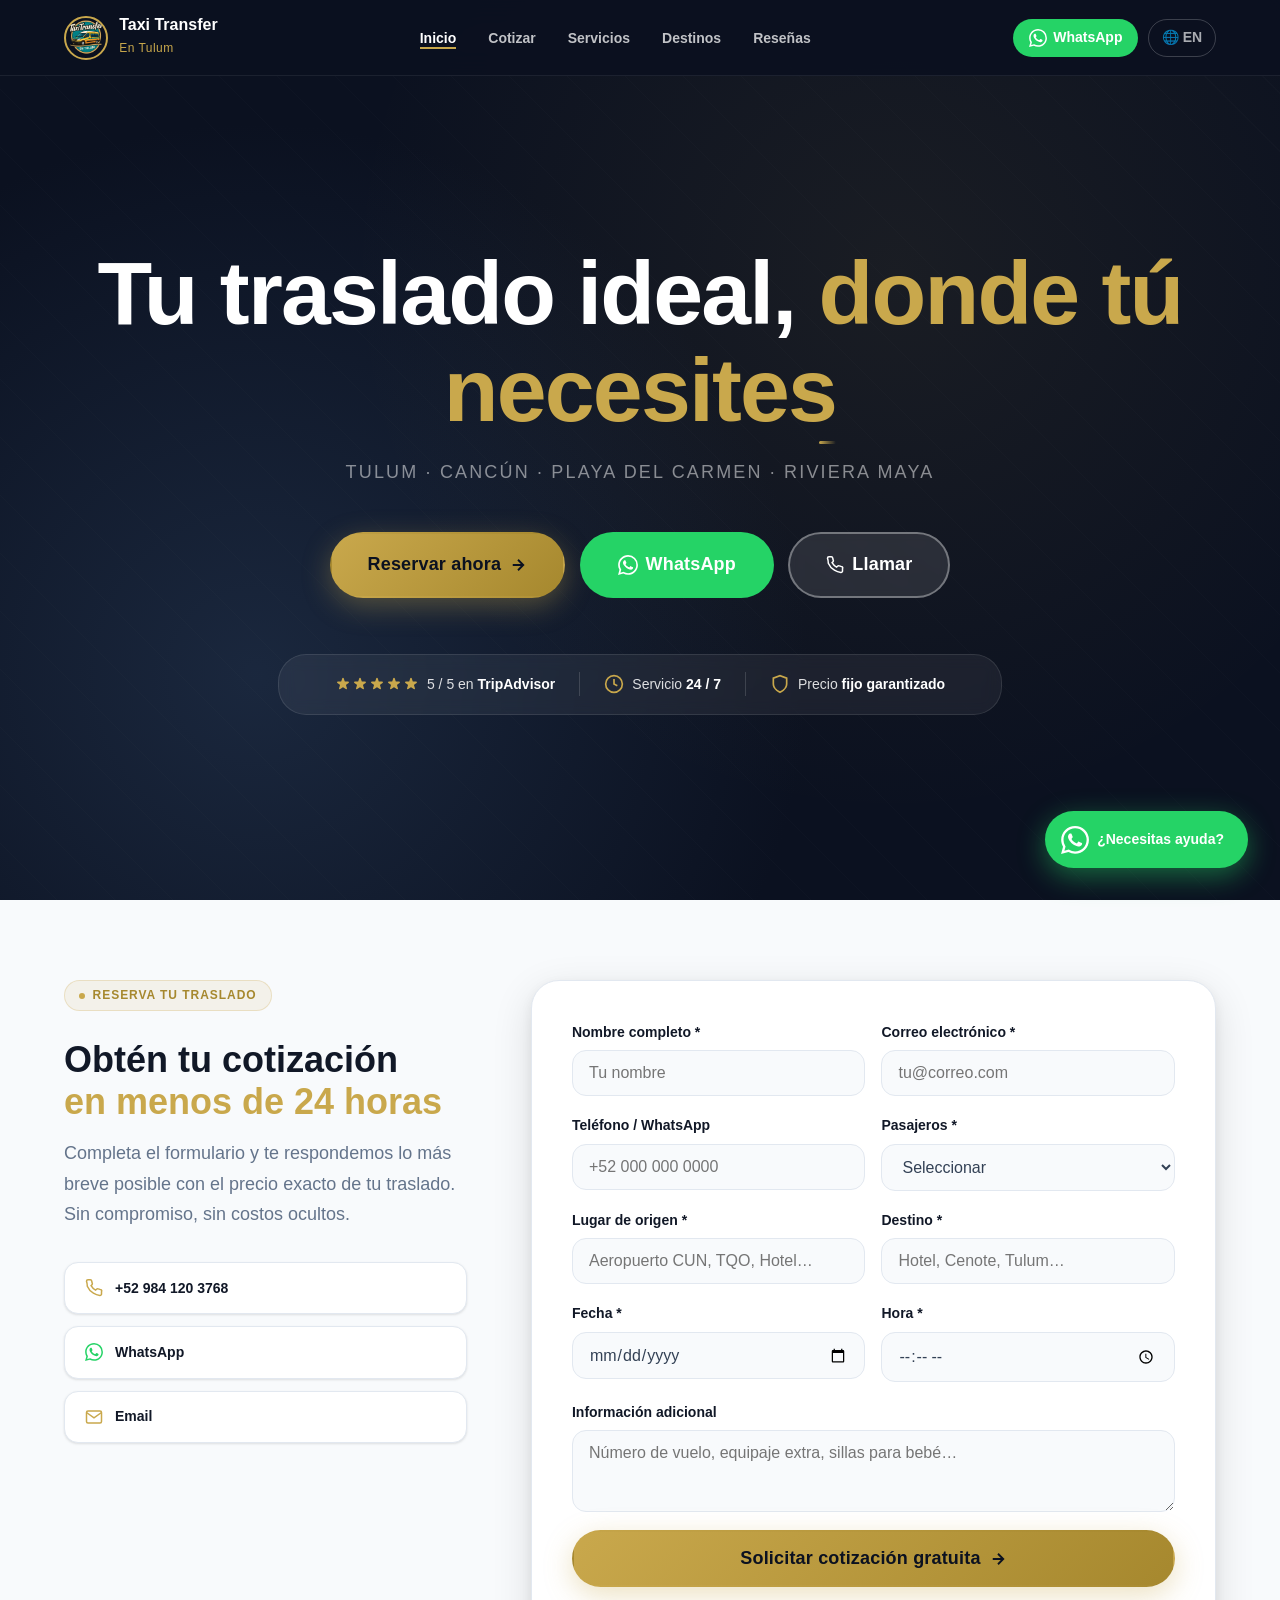
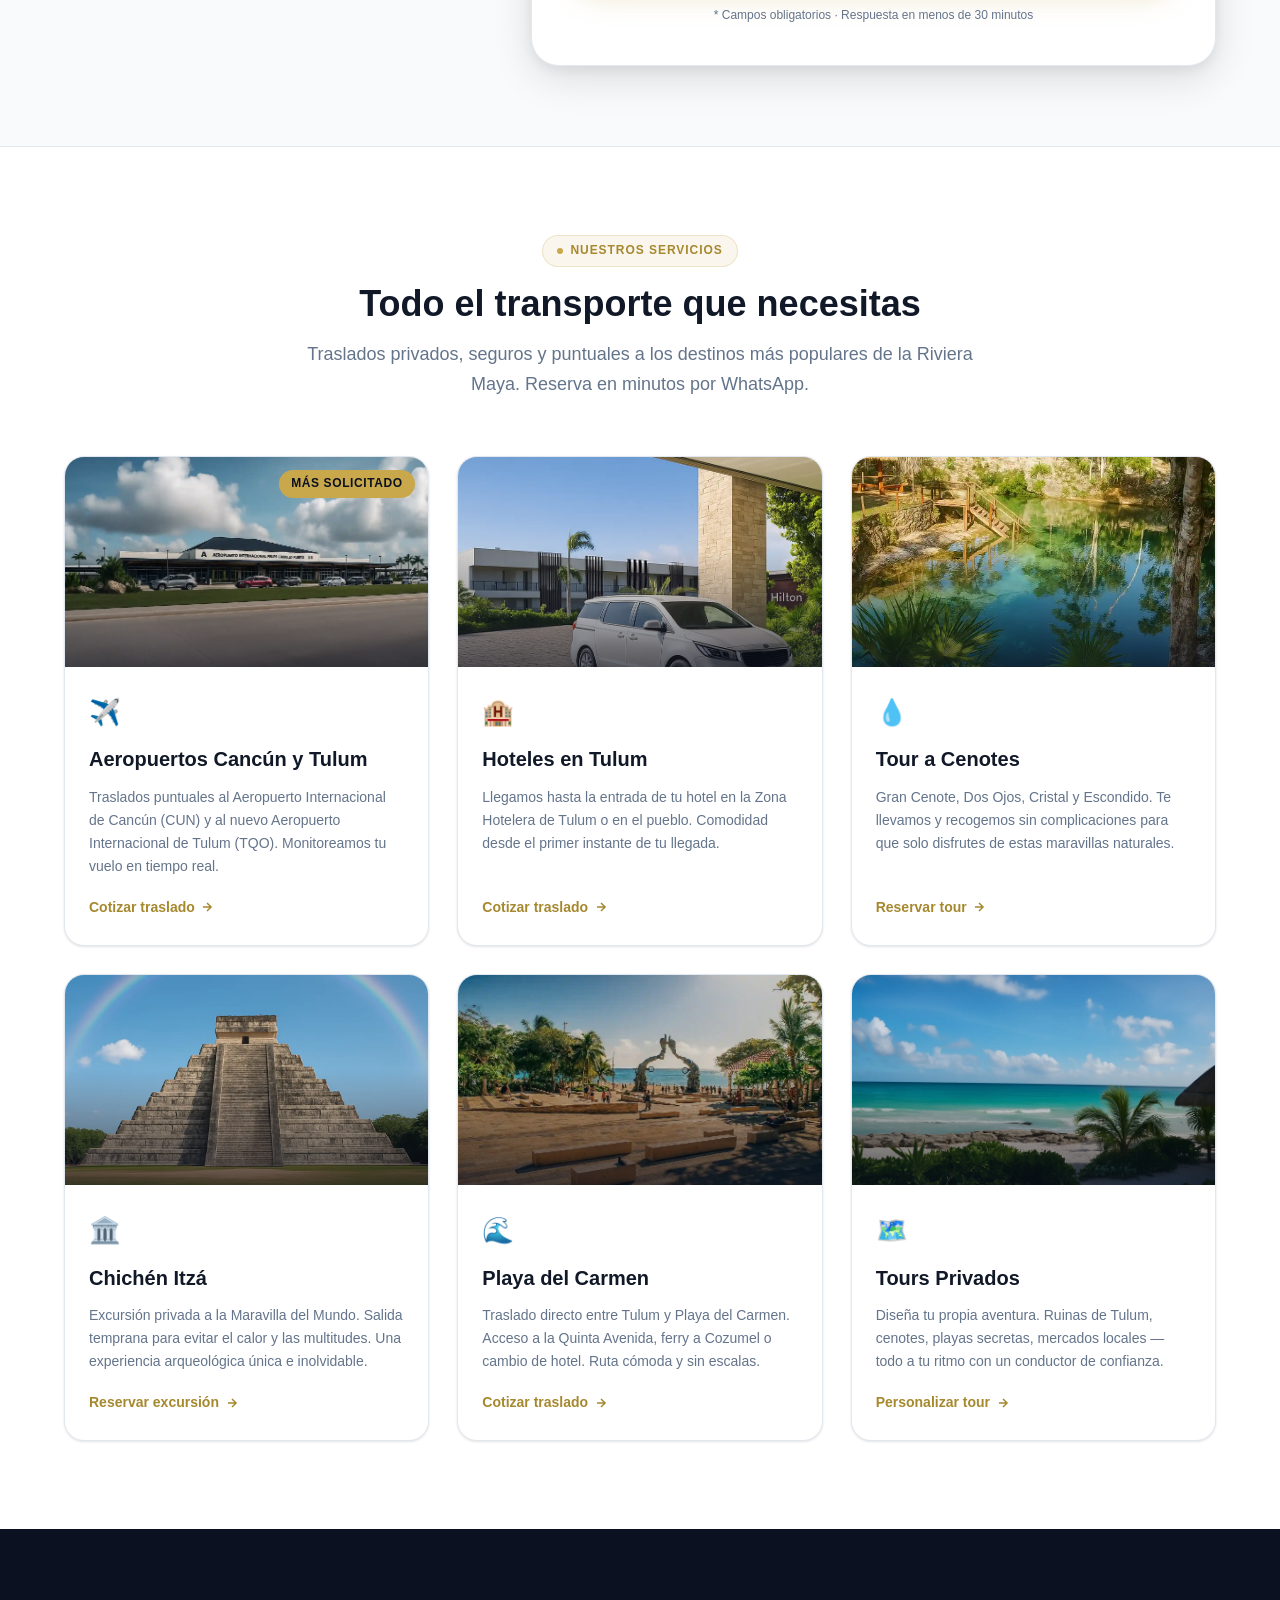
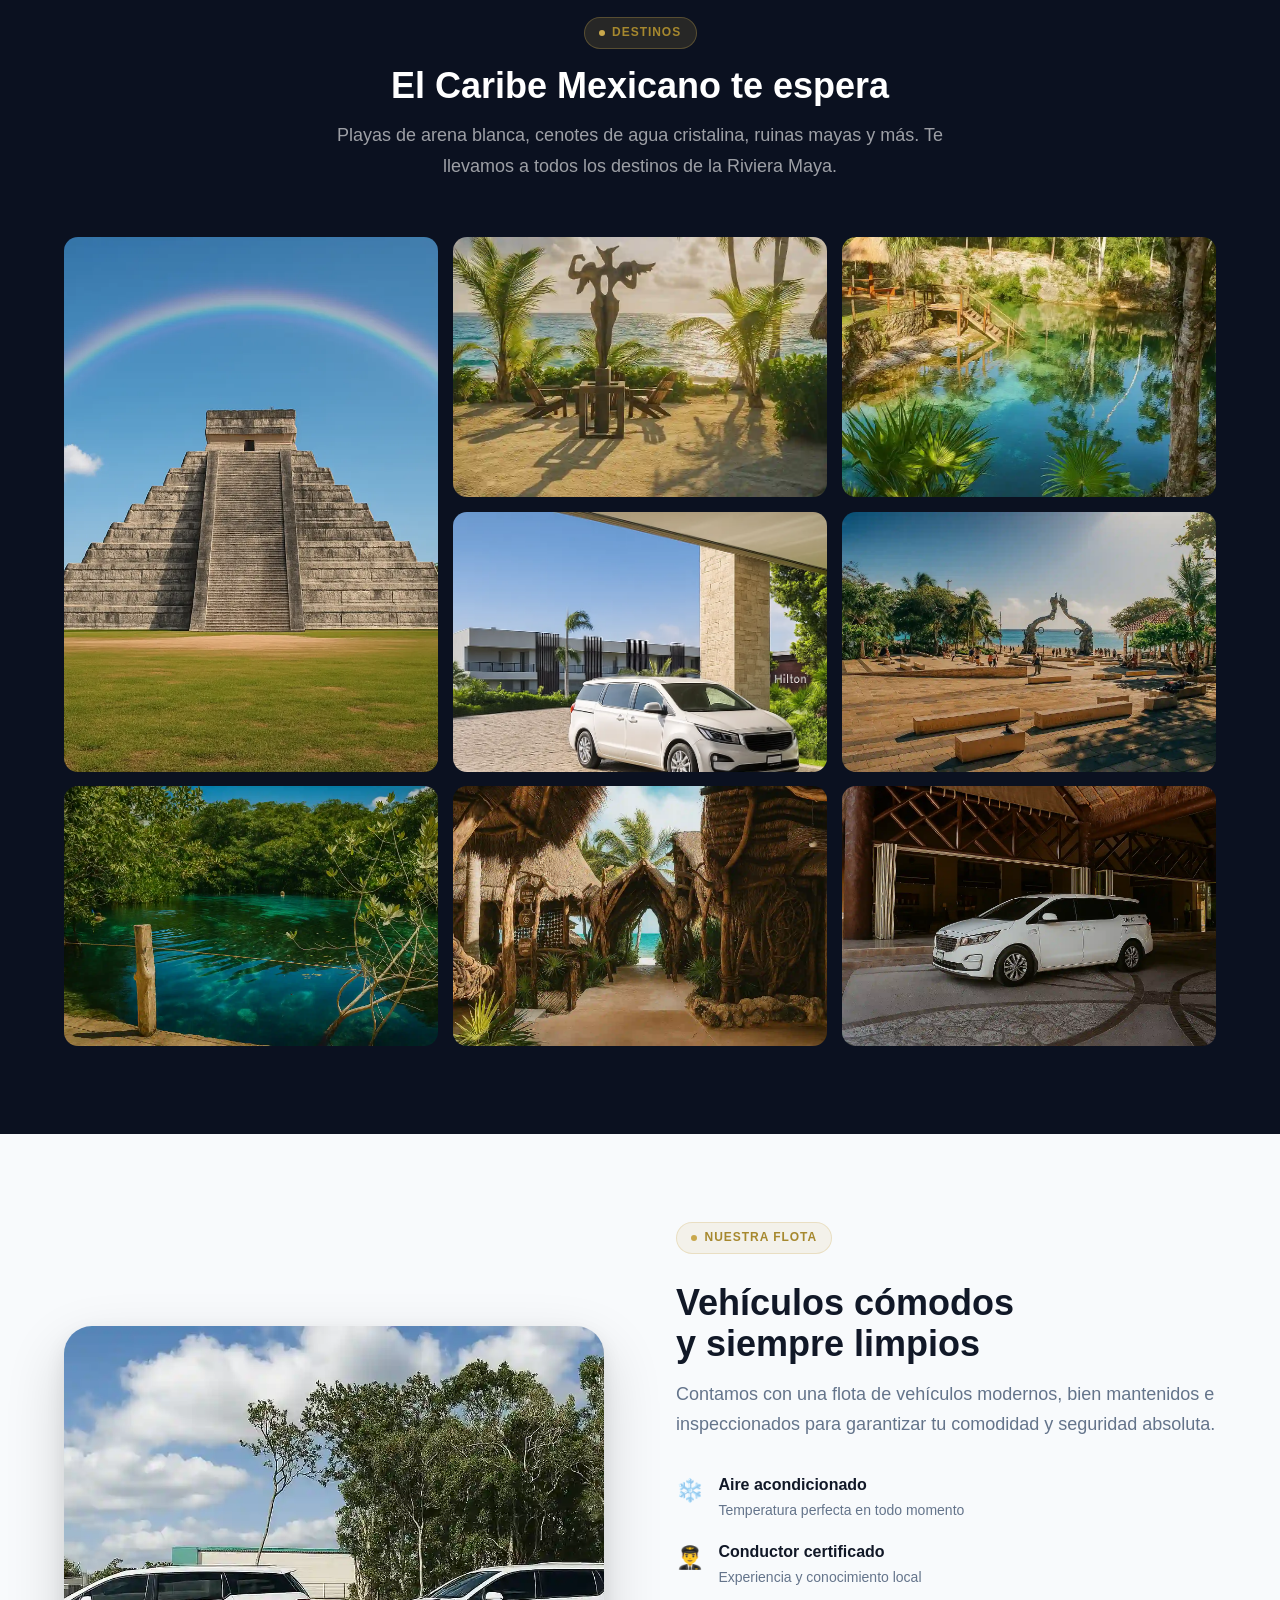
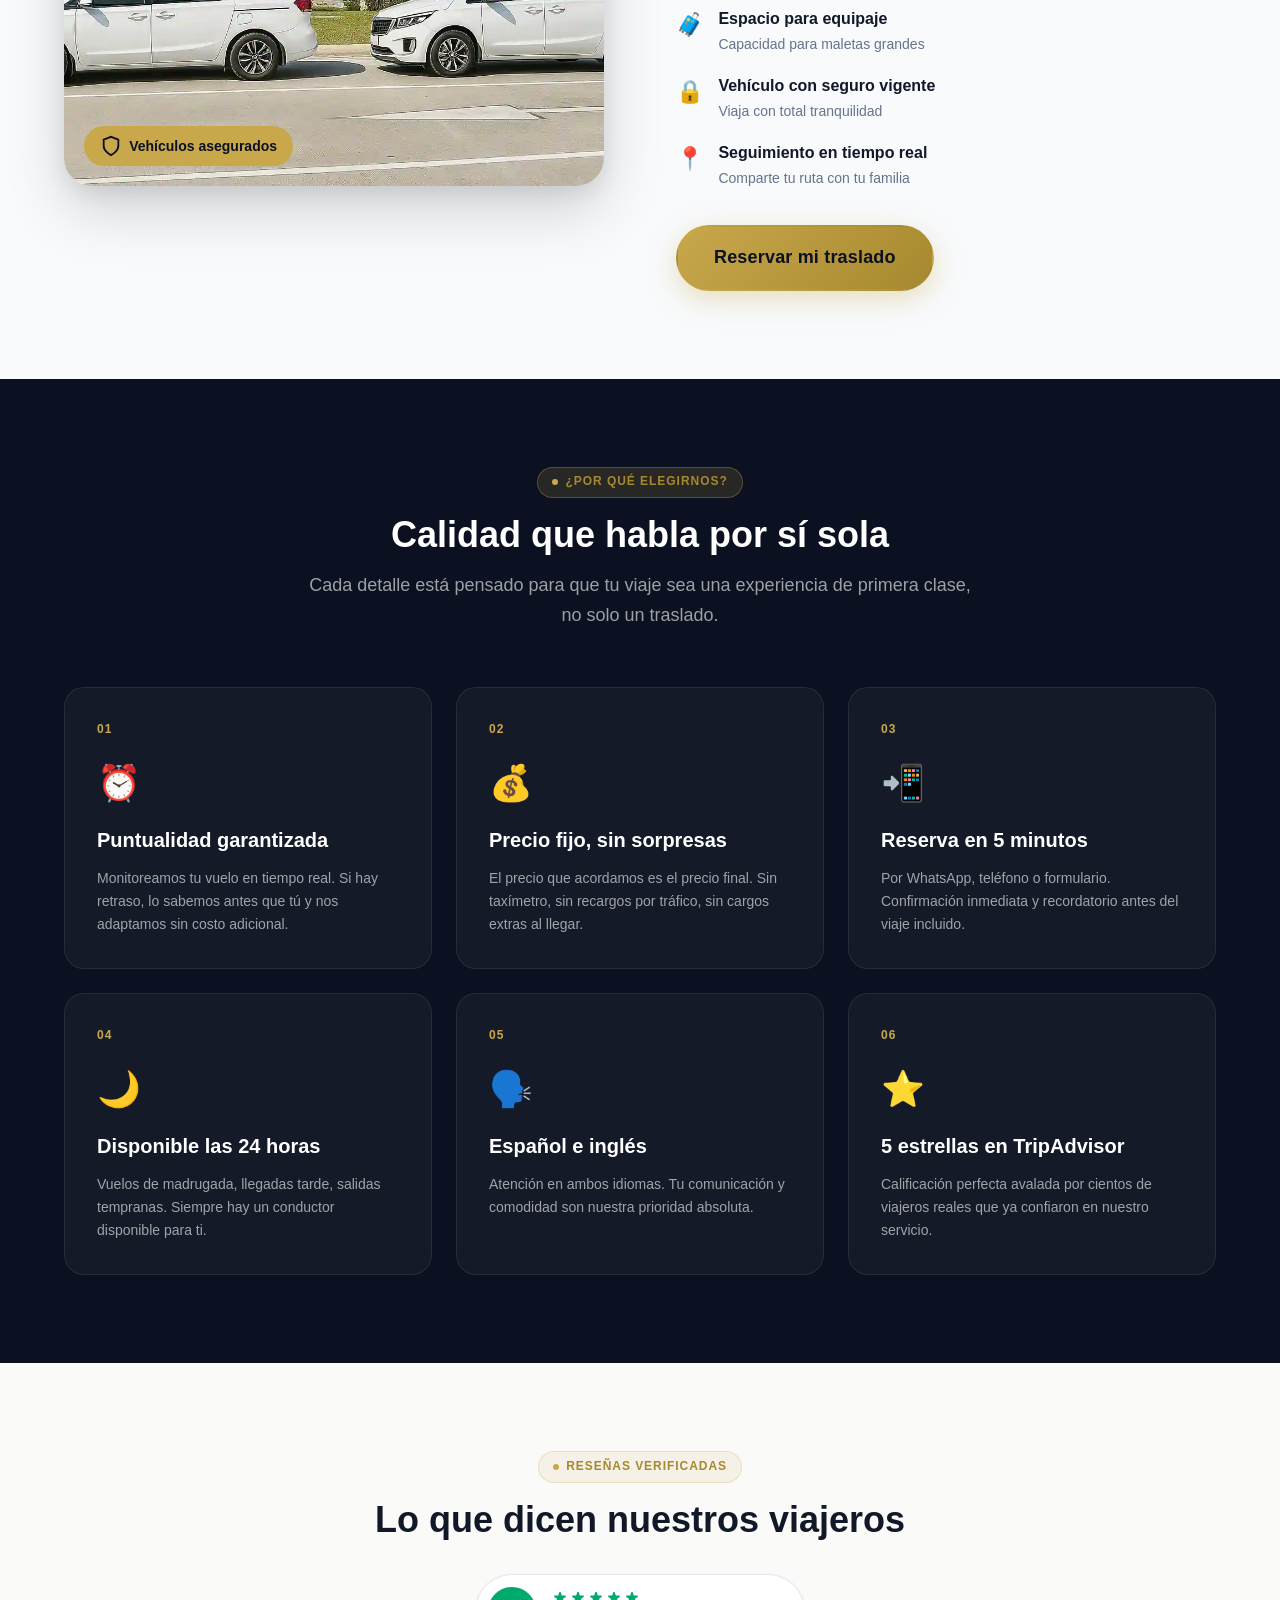
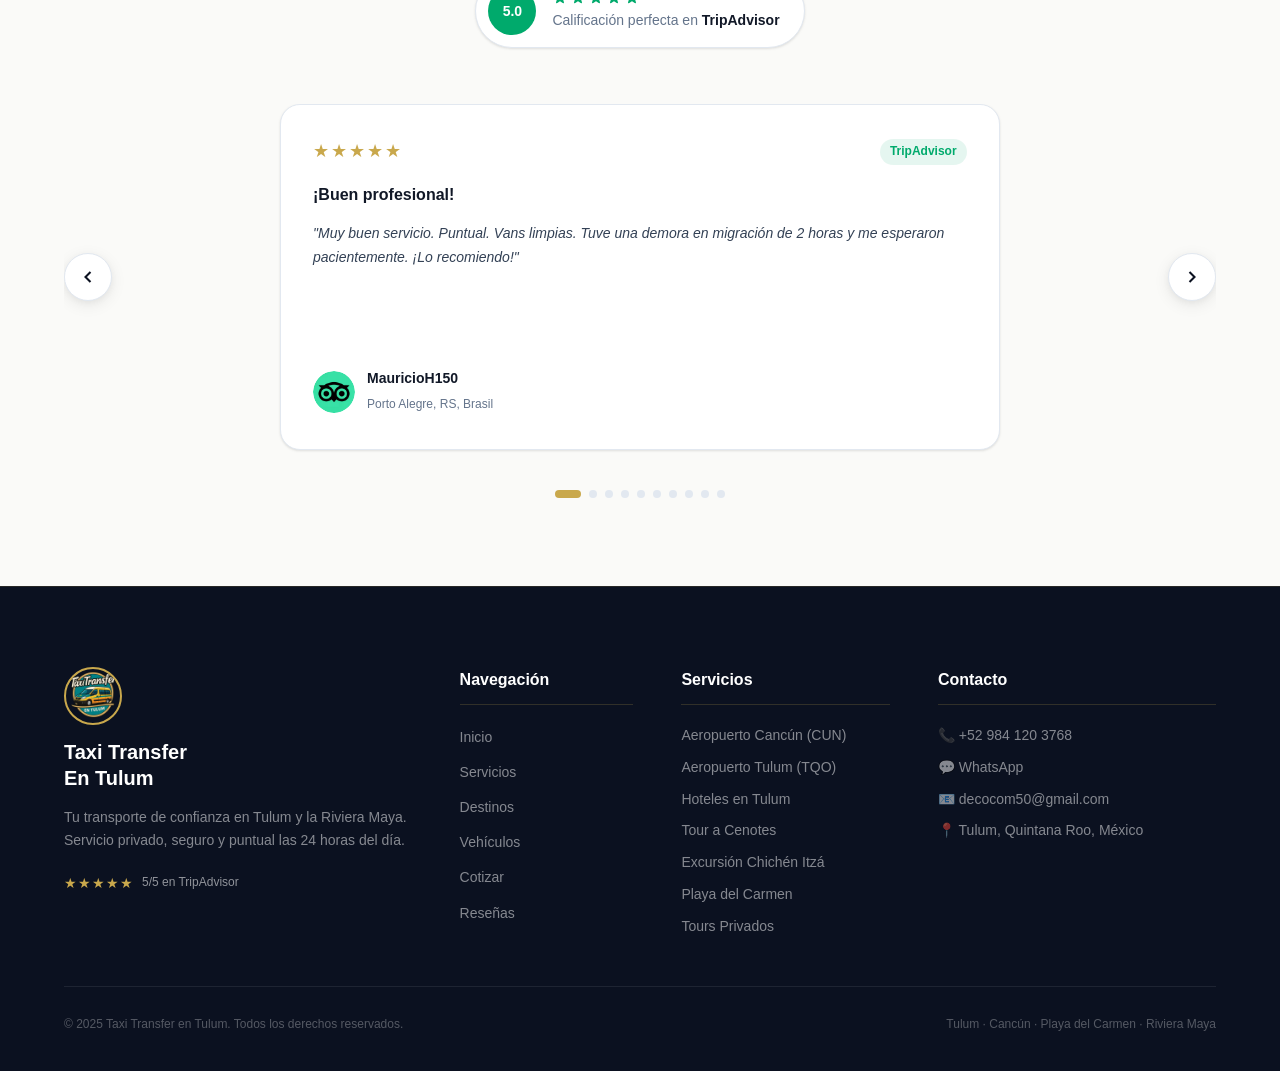
==== commit 0eabeda5: "Update index.html" ====
--- a/index.html
+++ b/index.html
@@ -206,9 +206,7 @@
               regístrate en https://formspree.io (gratis) y cambia la acción
               a: action="https://formspree.io/f/TU_ID"
             -->
-            <form id="bookingForm" class="booking-form"
-                  action="mailto:decocom50@gmail.com"
-                  method="POST" enctype="text/plain" novalidate>
+            <form id="bookingForm" class="booking-form" novalidate>
 
               <div class="form-row">
                 <div class="form-group">
--- a/css/style.css
+++ b/css/style.css
@@ -0,0 +1,1404 @@
+/* ============================================================
+   TAXI TRANSFER EN TULUM — Diseño Profesional
+   Paleta: Navy oscuro + Dorado + Blancos limpios
+   ============================================================ */
+
+/* ===== VARIABLES ===== */
+:root {
+  /* Colores principales */
+  --navy:        #0b1120;
+  --navy-2:      #111827;
+  --navy-3:      #1e2d45;
+  --navy-light:  #253554;
+
+  --gold:        #c9a84c;
+  --gold-light:  #e2c97e;
+  --gold-dark:   #a6882e;
+  --gold-subtle: rgba(201,168,76,.1);
+
+  --wa-green:    #25d366;
+  --wa-dark:     #1ebe5d;
+
+  --white:       #ffffff;
+  --off-white:   #fafaf8;
+  --gray-50:     #f8fafc;
+  --gray-100:    #f1f5f9;
+  --gray-200:    #e2e8f0;
+  --gray-400:    #94a3b8;
+  --gray-600:    #475569;
+  --gray-800:    #1e293b;
+
+  --text:        #334155;
+  --text-muted:  #64748b;
+  --border:      #e2e8f0;
+
+  /* Tipografía */
+  --ff: 'Poppins', sans-serif;
+  --fs-xs:  .75rem;
+  --fs-sm:  .875rem;
+  --fs-md:  1rem;
+  --fs-lg:  1.125rem;
+  --fs-xl:  1.25rem;
+  --fs-2xl: 1.5rem;
+  --fs-3xl: 1.875rem;
+  --fs-4xl: 2.25rem;
+  --fs-5xl: 3rem;
+  --fs-6xl: 3.75rem;
+
+  /* Radios */
+  --r-sm:   .5rem;
+  --r:      .875rem;
+  --r-lg:   1.25rem;
+  --r-xl:   1.75rem;
+  --r-full: 9999px;
+
+  /* Sombras */
+  --sh-sm: 0 1px 3px rgba(0,0,0,.08), 0 1px 2px rgba(0,0,0,.04);
+  --sh:    0 4px 16px rgba(0,0,0,.08), 0 2px 6px rgba(0,0,0,.04);
+  --sh-lg: 0 12px 40px rgba(0,0,0,.12), 0 4px 12px rgba(0,0,0,.06);
+  --sh-xl: 0 24px 60px rgba(0,0,0,.16), 0 8px 20px rgba(0,0,0,.08);
+  --sh-gold: 0 8px 28px rgba(201,168,76,.35);
+
+  /* Transiciones */
+  --t:    all .3s cubic-bezier(.4,0,.2,1);
+  --t-fast: all .15s ease;
+
+  /* Layout */
+  --container: 1200px;
+  --gap:       1.5rem;
+  --header-h:  76px;
+}
+
+/* ===== RESET ===== */
+*, *::before, *::after { margin: 0; padding: 0; box-sizing: border-box; }
+html  { scroll-behavior: smooth; font-size: 16px; -webkit-text-size-adjust: 100%; }
+body  {
+  font-family: var(--ff);
+  color: var(--text);
+  background: var(--white);
+  line-height: 1.65;
+  overflow-x: hidden;
+}
+img     { max-width: 100%; height: auto; display: block; }
+a       { text-decoration: none; color: inherit; }
+ul      { list-style: none; }
+button  { cursor: pointer; font-family: inherit; border: none; background: none; }
+abbr    { text-decoration: none; }
+address { font-style: normal; }
+
+/* ===== LAYOUT ===== */
+.container {
+  max-width: var(--container);
+  margin: 0 auto;
+  padding: 0 var(--gap);
+}
+.section { padding: 5.5rem 0; }
+
+/* ===== TIPOGRAFÍA COMPARTIDA ===== */
+.label-tag {
+  display: inline-flex;
+  align-items: center;
+  gap: .45rem;
+  background: var(--gold-subtle);
+  color: var(--gold-dark);
+  border: 1px solid rgba(201,168,76,.25);
+  padding: .3rem .9rem;
+  border-radius: var(--r-full);
+  font-size: var(--fs-xs);
+  font-weight: 700;
+  text-transform: uppercase;
+  letter-spacing: .08em;
+  margin-bottom: 1rem;
+}
+.label-tag::before {
+  content: '';
+  display: inline-block;
+  width: 6px; height: 6px;
+  border-radius: 50%;
+  background: var(--gold);
+}
+
+.section__header {
+  text-align: center;
+  max-width: 680px;
+  margin: 0 auto 3.5rem;
+}
+.section__title {
+  font-size: clamp(var(--fs-3xl), 3.5vw, var(--fs-4xl));
+  font-weight: 800;
+  color: var(--navy-2);
+  line-height: 1.15;
+  margin-bottom: .9rem;
+}
+.section__desc {
+  color: var(--text-muted);
+  font-size: var(--fs-lg);
+  line-height: 1.7;
+}
+.text-gold { color: var(--gold); }
+
+
+/* ===== BOTONES ===== */
+.btn {
+  display: inline-flex;
+  align-items: center;
+  gap: .5rem;
+  padding: .8rem 1.8rem;
+  border-radius: var(--r-full);
+  font-weight: 700;
+  font-size: var(--fs-md);
+  transition: var(--t);
+  white-space: nowrap;
+  cursor: pointer;
+  border: 2px solid transparent;
+  letter-spacing: .01em;
+}
+.btn--lg   { padding: 1rem 2.25rem; font-size: var(--fs-lg); }
+.btn--sm   { padding: .45rem 1rem;  font-size: var(--fs-sm); }
+.btn--full { width: 100%; justify-content: center; }
+
+.btn--gold {
+  background: linear-gradient(135deg, var(--gold) 0%, var(--gold-dark) 100%);
+  color: var(--navy);
+  border-color: transparent;
+  box-shadow: var(--sh-gold);
+}
+.btn--gold:hover {
+  background: linear-gradient(135deg, var(--gold-light) 0%, var(--gold) 100%);
+  transform: translateY(-2px);
+  box-shadow: 0 12px 36px rgba(201,168,76,.45);
+}
+
+.btn--wa {
+  background: var(--wa-green);
+  color: #fff;
+  border-color: transparent;
+}
+.btn--wa:hover {
+  background: var(--wa-dark);
+  transform: translateY(-2px);
+  box-shadow: 0 8px 24px rgba(37,211,102,.4);
+}
+
+.btn--ghost {
+  background: rgba(255,255,255,.1);
+  color: #fff;
+  border-color: rgba(255,255,255,.35);
+  backdrop-filter: blur(4px);
+}
+.btn--ghost:hover {
+  background: rgba(255,255,255,.2);
+  border-color: rgba(255,255,255,.7);
+  transform: translateY(-2px);
+}
+
+.btn--outline-light {
+  background: transparent;
+  color: #fff;
+  border-color: rgba(255,255,255,.5);
+}
+.btn--outline-light:hover {
+  background: rgba(255,255,255,.1);
+  border-color: #fff;
+  transform: translateY(-2px);
+}
+
+
+/* ===════════════════════════════════════
+   HEADER
+═════════════════════════════════════ */
+.header {
+  position: fixed;
+  inset: 0 0 auto 0;
+  height: var(--header-h);
+  background: rgba(11,17,32,.92);
+  backdrop-filter: blur(14px);
+  -webkit-backdrop-filter: blur(14px);
+  border-bottom: 1px solid rgba(255,255,255,.07);
+  z-index: 1000;
+  transition: var(--t);
+}
+.header.scrolled {
+  background: rgba(11,17,32,.97);
+  box-shadow: 0 4px 24px rgba(0,0,0,.3);
+  border-bottom-color: rgba(201,168,76,.2);
+}
+
+.nav {
+  display: flex;
+  align-items: center;
+  justify-content: space-between;
+  height: var(--header-h);
+  gap: 1.5rem;
+}
+
+.nav__logo {
+  display: flex;
+  align-items: center;
+  gap: .7rem;
+  flex-shrink: 0;
+}
+.nav__logo img {
+  width: 44px; height: 44px;
+  object-fit: contain;
+  border-radius: 50%;
+  border: 2px solid var(--gold);
+}
+.nav__logo-text span {
+  display: block;
+  font-size: var(--fs-md);
+  font-weight: 800;
+  color: var(--white);
+  line-height: 1.2;
+}
+.nav__logo-text small {
+  font-size: var(--fs-xs);
+  font-weight: 500;
+  color: var(--gold);
+  letter-spacing: .04em;
+}
+
+.nav__menu {
+  display: flex;
+  align-items: center;
+  gap: 2rem;
+  flex: 1;
+  justify-content: center;
+}
+.nav__link {
+  font-size: var(--fs-sm);
+  font-weight: 600;
+  color: rgba(255,255,255,.75);
+  position: relative;
+  padding-bottom: 3px;
+  transition: color .2s;
+}
+.nav__link::after {
+  content: '';
+  position: absolute;
+  bottom: 0; left: 0;
+  width: 0; height: 2px;
+  background: var(--gold);
+  transition: width .25s ease;
+}
+.nav__link:hover,
+.nav__link.active { color: var(--white); }
+.nav__link:hover::after,
+.nav__link.active::after { width: 100%; }
+
+.nav__actions {
+  display: flex;
+  align-items: center;
+  gap: .6rem;
+  flex-shrink: 0;
+}
+
+.nav__wa {
+  display: inline-flex;
+  align-items: center;
+  gap: .4rem;
+  background: var(--wa-green);
+  color: #fff;
+  padding: .45rem 1rem;
+  border-radius: var(--r-full);
+  font-size: var(--fs-sm);
+  font-weight: 700;
+  transition: var(--t-fast);
+}
+.nav__wa:hover { background: var(--wa-dark); }
+
+.nav__lang {
+  background: transparent;
+  color: rgba(255,255,255,.65);
+  border: 1px solid rgba(255,255,255,.2);
+  padding: .38rem .8rem;
+  border-radius: var(--r-full);
+  font-size: var(--fs-sm);
+  font-weight: 600;
+  transition: var(--t-fast);
+}
+.nav__lang:hover { color: var(--gold); border-color: var(--gold); }
+
+.nav__toggle {
+  display: none;
+  flex-direction: column;
+  gap: 5px;
+  padding: .45rem;
+  cursor: pointer;
+}
+.nav__toggle span {
+  display: block;
+  width: 24px; height: 2px;
+  background: rgba(255,255,255,.85);
+  border-radius: 2px;
+  transition: var(--t);
+}
+.nav__toggle.active span:nth-child(1) { transform: translateY(7px) rotate(45deg); }
+.nav__toggle.active span:nth-child(2) { opacity: 0; }
+.nav__toggle.active span:nth-child(3) { transform: translateY(-7px) rotate(-45deg); }
+
+
+/* ═══════════════════════════════════════
+   HERO
+═══════════════════════════════════════ */
+.hero {
+  min-height: 100vh;
+  background: var(--navy);
+  display: flex;
+  align-items: center;
+  position: relative;
+  overflow: hidden;
+  padding-top: var(--header-h);
+}
+
+/* Patrón geométrico sutil */
+.hero__pattern {
+  position: absolute;
+  inset: 0;
+  background-image:
+    radial-gradient(circle at 70% 30%, rgba(201,168,76,.08) 0%, transparent 50%),
+    radial-gradient(circle at 20% 75%, rgba(30,45,69,.8) 0%, transparent 45%);
+  pointer-events: none;
+}
+.hero__pattern::before {
+  content: '';
+  position: absolute;
+  inset: 0;
+  background-image: repeating-linear-gradient(
+    45deg,
+    transparent,
+    transparent 40px,
+    rgba(255,255,255,.012) 40px,
+    rgba(255,255,255,.012) 41px
+  );
+}
+
+.hero__content {
+  position: relative;
+  z-index: 1;
+  text-align: center;
+  padding: 5rem 0 6rem;
+  max-width: 100%;
+}
+
+.hero__eyebrow {
+  display: inline-flex;
+  align-items: center;
+  gap: .6rem;
+  color: var(--gold);
+  font-size: var(--fs-sm);
+  font-weight: 600;
+  letter-spacing: .06em;
+  text-transform: uppercase;
+  margin-bottom: 1.5rem;
+}
+.eyebrow-dot {
+  width: 8px; height: 8px;
+  border-radius: 50%;
+  background: var(--gold);
+  animation: pulse-dot 2s infinite;
+  flex-shrink: 0;
+}
+@keyframes pulse-dot {
+  0%, 100% { box-shadow: 0 0 0 0 rgba(201,168,76,.6); }
+  50%       { box-shadow: 0 0 0 7px rgba(201,168,76,0); }
+}
+
+.hero__title {
+  font-size: clamp(2.8rem, 7vw, 6rem);
+  font-weight: 900;
+  color: var(--white);
+  line-height: 1.08;
+  margin-bottom: 1.25rem;
+  letter-spacing: -.02em;
+}
+.hero__title em {
+  font-style: normal;
+  color: var(--gold);
+  position: relative;
+}
+.hero__title em::after {
+  content: '';
+  position: absolute;
+  bottom: -4px;
+  left: 0; right: 0;
+  height: 3px;
+  background: linear-gradient(90deg, var(--gold), transparent);
+  border-radius: 2px;
+}
+
+.hero__subtitle {
+  font-size: var(--fs-lg);
+  color: rgba(255,255,255,.5);
+  letter-spacing: .12em;
+  text-transform: uppercase;
+  font-weight: 500;
+  margin: 0 auto 2.75rem;
+}
+
+.hero__cta {
+  display: flex;
+  gap: .9rem;
+  justify-content: center;
+  flex-wrap: wrap;
+  margin-bottom: 3.5rem;
+}
+
+/* Banda de insignias del hero */
+.hero__badges {
+  display: inline-flex;
+  align-items: center;
+  gap: 0;
+  background: rgba(255,255,255,.06);
+  border: 1px solid rgba(255,255,255,.1);
+  border-radius: var(--r-xl);
+  backdrop-filter: blur(8px);
+  padding: 1.1rem 2rem;
+  flex-wrap: wrap;
+  justify-content: center;
+  row-gap: .75rem;
+}
+.hero__badge-item {
+  display: flex;
+  align-items: center;
+  gap: .5rem;
+  color: rgba(255,255,255,.85);
+  font-size: var(--fs-sm);
+  padding: 0 1.5rem;
+}
+.hero__badge-item svg { color: var(--gold); flex-shrink: 0; }
+.hero__badge-item strong { color: var(--white); }
+.hero__badge-sep {
+  width: 1px; height: 24px;
+  background: rgba(255,255,255,.15);
+  flex-shrink: 0;
+}
+
+/* Estrellas en el hero */
+.badge-stars {
+  display: flex;
+  gap: 1px;
+}
+.badge-stars svg {
+  width: 16px; height: 16px;
+  color: var(--gold);
+}
+
+
+/* Widget TripAdvisor en el hero */
+.hero__ta-widget {
+  margin-top: 2rem;
+  display: flex;
+  justify-content: center;
+}
+.hero__ta-widget .TA_certificateOfExcellence {
+  display: inline-block;
+}
+.hero__ta-widget .TA_links {
+  margin: 0;
+  padding: 0;
+  list-style: none;
+}
+.hero__ta-widget .widCOEImg {
+  height: 100px;
+  width: auto;
+  filter: drop-shadow(0 4px 16px rgba(0,0,0,.4));
+  transition: transform .3s ease;
+}
+.hero__ta-widget .widCOEImg:hover {
+  transform: scale(1.06);
+}
+
+/* ═══════════════════════════════════════
+   COTIZADOR — SECCIÓN 2 (después del hero)
+═══════════════════════════════════════ */
+.booking {
+  background: var(--gray-50);
+  padding: 5rem 0;
+  border-bottom: 1px solid var(--border);
+}
+
+.booking__wrap {
+  display: grid;
+  grid-template-columns: 1fr 1.7fr;
+  gap: 4rem;
+  align-items: start;
+}
+
+.booking__header .section__title,
+.booking__header h2 {
+  font-size: clamp(var(--fs-2xl), 3vw, var(--fs-4xl));
+  font-weight: 800;
+  color: var(--navy-2);
+  line-height: 1.15;
+  margin: .75rem 0 1rem;
+}
+.booking__header > p {
+  color: var(--text-muted);
+  font-size: var(--fs-lg);
+  line-height: 1.7;
+  margin-bottom: 2rem;
+}
+
+.booking__quick-contact {
+  display: flex;
+  flex-direction: column;
+  gap: .75rem;
+}
+.quick-btn {
+  display: flex;
+  align-items: center;
+  gap: .75rem;
+  padding: .85rem 1.25rem;
+  background: var(--white);
+  border: 1.5px solid var(--border);
+  border-radius: var(--r);
+  font-size: var(--fs-sm);
+  font-weight: 600;
+  color: var(--navy-2);
+  transition: var(--t);
+  box-shadow: var(--sh-sm);
+}
+.quick-btn svg { color: var(--gold); flex-shrink: 0; }
+.quick-btn:hover {
+  border-color: var(--gold);
+  box-shadow: 0 0 0 3px rgba(201,168,76,.12);
+  transform: translateX(3px);
+}
+.quick-btn--wa svg { color: var(--wa-green); }
+.quick-btn--wa:hover { border-color: var(--wa-green); box-shadow: 0 0 0 3px rgba(37,211,102,.12); }
+
+/* Tarjeta del formulario */
+.booking__form-card {
+  background: var(--white);
+  border-radius: var(--r-xl);
+  padding: 2.5rem;
+  box-shadow: var(--sh-lg);
+  border: 1px solid var(--border);
+}
+
+.booking-form {
+  display: flex;
+  flex-direction: column;
+  gap: 1.15rem;
+}
+.form-row {
+  display: grid;
+  grid-template-columns: 1fr 1fr;
+  gap: 1rem;
+}
+.form-group {
+  display: flex;
+  flex-direction: column;
+  gap: .4rem;
+}
+.form-group label {
+  font-size: var(--fs-sm);
+  font-weight: 700;
+  color: var(--navy-2);
+}
+.form-group input,
+.form-group select,
+.form-group textarea {
+  padding: .8rem 1rem;
+  border: 1.5px solid var(--border);
+  border-radius: var(--r);
+  font-family: var(--ff);
+  font-size: var(--fs-md);
+  color: var(--text);
+  background: var(--gray-50);
+  outline: none;
+  transition: var(--t-fast);
+  width: 100%;
+}
+.form-group input[type="date"],
+.form-group input[type="time"] {
+  cursor: pointer;
+  appearance: none;
+  -webkit-appearance: none;
+}
+.form-group input:focus,
+.form-group select:focus,
+.form-group textarea:focus {
+  border-color: var(--gold);
+  background: var(--white);
+  box-shadow: 0 0 0 3px rgba(201,168,76,.14);
+}
+.form-group textarea { resize: vertical; min-height: 80px; }
+.form-note {
+  font-size: var(--fs-xs);
+  color: var(--text-muted);
+  text-align: center;
+}
+
+
+/* ═══════════════════════════════════════
+   SERVICIOS
+═══════════════════════════════════════ */
+.services { background: var(--white); }
+
+.services__grid {
+  display: grid;
+  grid-template-columns: repeat(3, 1fr);
+  gap: 1.75rem;
+}
+
+.svc-card {
+  background: var(--white);
+  border-radius: var(--r-lg);
+  overflow: hidden;
+  border: 1px solid var(--border);
+  box-shadow: var(--sh-sm);
+  transition: var(--t);
+  display: flex;
+  flex-direction: column;
+  position: relative;
+}
+.svc-card:hover {
+  transform: translateY(-7px);
+  box-shadow: var(--sh-lg);
+  border-color: var(--gold);
+}
+
+.svc-card__img {
+  position: relative;
+  height: 210px;
+  overflow: hidden;
+  flex-shrink: 0;
+}
+.svc-card__img img {
+  width: 100%; height: 100%;
+  object-fit: cover;
+  transition: transform .55s ease;
+}
+.svc-card:hover .svc-card__img img { transform: scale(1.07); }
+
+.svc-card__overlay {
+  position: absolute;
+  inset: 0;
+  background: linear-gradient(to top, rgba(11,17,32,.65) 0%, transparent 55%);
+}
+.svc-card__tag {
+  position: absolute;
+  top: .85rem; right: .85rem;
+  background: var(--gold);
+  color: var(--navy);
+  font-size: var(--fs-xs);
+  font-weight: 800;
+  padding: .25rem .75rem;
+  border-radius: var(--r-full);
+  text-transform: uppercase;
+  letter-spacing: .05em;
+}
+
+.svc-card__body {
+  padding: 1.5rem;
+  flex: 1;
+  display: flex;
+  flex-direction: column;
+}
+.svc-card__icon {
+  font-size: 1.6rem;
+  margin-bottom: .65rem;
+}
+.svc-card__body h3 {
+  font-size: var(--fs-xl);
+  font-weight: 800;
+  color: var(--navy-2);
+  margin-bottom: .6rem;
+}
+.svc-card__body p {
+  color: var(--text-muted);
+  font-size: var(--fs-sm);
+  line-height: 1.65;
+  flex: 1;
+  margin-bottom: 1.1rem;
+}
+.svc-card__link {
+  display: inline-flex;
+  align-items: center;
+  gap: .35rem;
+  color: var(--gold-dark);
+  font-size: var(--fs-sm);
+  font-weight: 700;
+  transition: var(--t-fast);
+  align-self: flex-start;
+  border-bottom: 1.5px solid transparent;
+  padding-bottom: 1px;
+}
+.svc-card__link:hover {
+  color: var(--gold);
+  border-bottom-color: var(--gold);
+  gap: .6rem;
+}
+
+
+/* ═══════════════════════════════════════
+   GALERÍA
+═══════════════════════════════════════ */
+.gallery { background: var(--navy); }
+.gallery .section__header .section__title { color: var(--white); }
+.gallery .section__desc { color: rgba(255,255,255,.6); }
+.gallery .label-tag {
+  background: rgba(201,168,76,.15);
+  border-color: rgba(201,168,76,.3);
+}
+
+.gallery__grid {
+  display: grid;
+  grid-template-columns: repeat(3, 1fr);
+  grid-auto-rows: 260px;
+  gap: .9rem;
+}
+.gallery__item {
+  position: relative;
+  overflow: hidden;
+  border-radius: var(--r);
+  cursor: pointer;
+}
+/* primera imagen ocupa 2 filas → sin celda vacía con 8 imágenes (2+6 = 8 celdas) */
+.gallery__item--tall { grid-row: span 2; }
+
+.gallery__item img {
+  width: 100%; height: 100%;
+  object-fit: cover;
+  transition: transform .6s cubic-bezier(.4,0,.2,1);
+}
+.gallery__item:hover img { transform: scale(1.09); }
+
+.gallery__caption {
+  position: absolute;
+  inset: 0;
+  background: linear-gradient(to top, rgba(11,17,32,.85) 0%, transparent 50%);
+  display: flex;
+  flex-direction: column;
+  justify-content: flex-end;
+  padding: 1.25rem;
+  opacity: 0;
+  transition: var(--t);
+}
+.gallery__item:hover .gallery__caption { opacity: 1; }
+.gallery__caption h3 {
+  color: var(--white);
+  font-size: var(--fs-xl);
+  font-weight: 800;
+  line-height: 1.2;
+}
+.gallery__caption p {
+  color: var(--gold-light);
+  font-size: var(--fs-sm);
+  margin-top: .2rem;
+}
+
+
+/* ═══════════════════════════════════════
+   VEHÍCULOS
+═══════════════════════════════════════ */
+.vehicles { background: var(--gray-50); }
+.vehicles__layout {
+  display: grid;
+  grid-template-columns: 1fr 1fr;
+  gap: 4.5rem;
+  align-items: center;
+}
+.vehicles__image {
+  position: relative;
+  border-radius: var(--r-xl);
+  overflow: hidden;
+  box-shadow: var(--sh-xl);
+}
+.vehicles__image img {
+  width: 100%; height: 460px;
+  object-fit: cover;
+}
+.vehicles__img-badge {
+  position: absolute;
+  bottom: 1.25rem; left: 1.25rem;
+  background: var(--gold);
+  color: var(--navy);
+  display: flex;
+  align-items: center;
+  gap: .45rem;
+  padding: .55rem 1rem;
+  border-radius: var(--r-full);
+  font-size: var(--fs-sm);
+  font-weight: 700;
+}
+
+.vehicles__info .label-tag { display: inline-flex; }
+.vehicles__info .section__title { text-align: left; margin-top: .75rem; }
+.vehicles__desc {
+  color: var(--text-muted);
+  font-size: var(--fs-lg);
+  line-height: 1.7;
+  margin-bottom: 2rem;
+}
+
+.feat-list {
+  display: flex;
+  flex-direction: column;
+  gap: 1.1rem;
+  margin-bottom: 2.25rem;
+}
+.feat-list li {
+  display: flex;
+  align-items: flex-start;
+  gap: .9rem;
+}
+.feat-icon {
+  font-size: 1.4rem;
+  flex-shrink: 0;
+  margin-top: 1px;
+}
+.feat-list li strong {
+  display: block;
+  font-weight: 700;
+  color: var(--navy-2);
+  margin-bottom: .12rem;
+  font-size: var(--fs-md);
+}
+.feat-list li p {
+  color: var(--text-muted);
+  font-size: var(--fs-sm);
+  line-height: 1.5;
+}
+
+
+/* ═══════════════════════════════════════
+   POR QUÉ ELEGIRNOS
+═══════════════════════════════════════ */
+.why-us { background: var(--navy); }
+.why-us .section__title { color: var(--white); }
+.why-us .section__desc  { color: rgba(255,255,255,.6); }
+.why-us .label-tag {
+  background: rgba(201,168,76,.15);
+  border-color: rgba(201,168,76,.3);
+}
+
+.why-grid {
+  display: grid;
+  grid-template-columns: repeat(3, 1fr);
+  gap: 1.5rem;
+}
+.why-card {
+  background: rgba(255,255,255,.04);
+  border: 1px solid rgba(255,255,255,.08);
+  border-radius: var(--r-lg);
+  padding: 2rem;
+  transition: var(--t);
+  position: relative;
+  overflow: hidden;
+}
+.why-card::before {
+  content: '';
+  position: absolute;
+  top: 0; left: 0; right: 0;
+  height: 3px;
+  background: linear-gradient(90deg, var(--gold), transparent);
+  opacity: 0;
+  transition: opacity .3s;
+}
+.why-card:hover {
+  background: rgba(255,255,255,.07);
+  border-color: rgba(201,168,76,.3);
+  transform: translateY(-5px);
+}
+.why-card:hover::before { opacity: 1; }
+
+.why-card__num {
+  font-size: var(--fs-xs);
+  font-weight: 800;
+  color: var(--gold);
+  letter-spacing: .1em;
+  text-transform: uppercase;
+  margin-bottom: .9rem;
+}
+.why-card__icon {
+  font-size: 2.2rem;
+  margin-bottom: .75rem;
+}
+.why-card h3 {
+  font-size: var(--fs-xl);
+  font-weight: 700;
+  color: var(--white);
+  margin-bottom: .6rem;
+}
+.why-card p {
+  color: rgba(255,255,255,.6);
+  font-size: var(--fs-sm);
+  line-height: 1.65;
+}
+
+
+/* ═══════════════════════════════════════
+   RESEÑAS
+═══════════════════════════════════════ */
+.reviews { background: var(--off-white); }
+
+/* Badge TripAdvisor */
+.ta-badge {
+  display: inline-flex;
+  align-items: center;
+  gap: 1rem;
+  background: var(--white);
+  border: 1px solid var(--border);
+  border-radius: var(--r-full);
+  padding: .75rem 1.5rem .75rem .75rem;
+  box-shadow: var(--sh-sm);
+  margin-top: 1.25rem;
+}
+.ta-badge__circle {
+  width: 48px; height: 48px;
+  border-radius: 50%;
+  background: #00AA6C; /* verde TripAdvisor */
+  display: flex;
+  align-items: center;
+  justify-content: center;
+  flex-shrink: 0;
+}
+.ta-badge__circle span {
+  color: #fff;
+  font-weight: 900;
+  font-size: var(--fs-sm);
+}
+.ta-stars {
+  display: flex;
+  gap: 2px;
+  margin-bottom: .2rem;
+}
+.ta-stars svg {
+  width: 16px; height: 16px;
+  color: #00AA6C;
+}
+.ta-badge p {
+  font-size: var(--fs-sm);
+  color: var(--text-muted);
+  margin: 0;
+}
+.ta-badge p strong { color: var(--navy-2); }
+
+/* Carrusel de reseñas */
+.reviews__carousel {
+  position: relative;
+  overflow: hidden;
+  padding: 0 3.5rem 3rem;
+}
+.carousel__track {
+  display: flex;
+  transition: transform .5s cubic-bezier(.4,0,.2,1);
+}
+.carousel__slide {
+  min-width: 100%;
+  display: flex;
+  justify-content: center;
+}
+.carousel__slide .review-card {
+  max-width: 720px;
+  width: 100%;
+}
+.carousel__btn {
+  position: absolute;
+  top: calc(50% - 1.5rem);
+  transform: translateY(-50%);
+  background: var(--white);
+  border: 1px solid var(--border);
+  border-radius: 50%;
+  width: 48px; height: 48px;
+  display: flex;
+  align-items: center;
+  justify-content: center;
+  cursor: pointer;
+  box-shadow: var(--sh);
+  transition: var(--t);
+  color: var(--navy);
+  z-index: 2;
+}
+.carousel__btn:hover {
+  background: var(--navy);
+  border-color: var(--navy);
+  color: var(--white);
+  box-shadow: var(--sh-lg);
+}
+.carousel__btn--prev { left: 0; }
+.carousel__btn--next { right: 0; }
+.carousel__dots {
+  display: flex;
+  justify-content: center;
+  align-items: center;
+  gap: .5rem;
+  position: absolute;
+  bottom: 0;
+  left: 0; right: 0;
+}
+.carousel__dot {
+  width: 8px; height: 8px;
+  border-radius: var(--r-full);
+  background: var(--gray-200);
+  border: none;
+  cursor: pointer;
+  transition: var(--t);
+  padding: 0;
+}
+.carousel__dot.active {
+  background: var(--gold);
+  width: 26px;
+}
+
+.review-card {
+  background: var(--white);
+  border-radius: var(--r-lg);
+  padding: 2rem;
+  box-shadow: var(--sh-sm);
+  border: 1px solid var(--border);
+  transition: var(--t);
+  display: flex;
+  flex-direction: column;
+}
+.review-card:hover {
+  transform: translateY(-4px);
+  box-shadow: var(--sh-lg);
+  border-color: var(--gold);
+}
+.review-card__top {
+  display: flex;
+  align-items: center;
+  justify-content: space-between;
+  margin-bottom: 1rem;
+}
+.review-stars {
+  color: var(--gold);
+  font-size: 1.1rem;
+  letter-spacing: 2px;
+}
+.review-source {
+  font-size: var(--fs-xs);
+  font-weight: 700;
+  color: #00AA6C;
+  background: rgba(0,170,108,.1);
+  padding: .2rem .65rem;
+  border-radius: var(--r-full);
+}
+.review-card__title {
+  font-size: var(--fs-md);
+  font-weight: 700;
+  color: var(--navy-2);
+  margin-bottom: .75rem;
+}
+.review-card blockquote p {
+  color: var(--text);
+  font-size: var(--fs-sm);
+  line-height: 1.75;
+  font-style: italic;
+  flex: 1;
+  margin-bottom: 1.5rem;
+}
+.review-card__author {
+  display: flex;
+  align-items: center;
+  gap: .75rem;
+  margin-top: auto;
+}
+.review-avatar {
+  width: 42px; height: 42px;
+  border-radius: 50%;
+  overflow: hidden;
+  flex-shrink: 0;
+  display: flex;
+  align-items: center;
+  justify-content: center;
+}
+.review-avatar img {
+  width: 100%;
+  height: 100%;
+  object-fit: cover;
+  border-radius: 50%;
+}
+.review-card__author strong {
+  display: block;
+  font-weight: 700;
+  color: var(--navy-2);
+  font-size: var(--fs-sm);
+}
+.review-card__author small {
+  color: var(--text-muted);
+  font-size: var(--fs-xs);
+}
+
+
+/* ═══════════════════════════════════════
+   CTA FINAL
+═══════════════════════════════════════ */
+.cta-final {
+  background: linear-gradient(135deg, var(--navy) 0%, var(--navy-3) 100%);
+  padding: 5.5rem 0;
+  border-top: 1px solid rgba(201,168,76,.15);
+}
+.cta-final__inner {
+  display: flex;
+  align-items: center;
+  justify-content: space-between;
+  gap: 3rem;
+  flex-wrap: wrap;
+}
+.cta-final__text h2 {
+  font-size: clamp(var(--fs-3xl), 3.5vw, var(--fs-4xl));
+  font-weight: 900;
+  color: var(--white);
+  line-height: 1.15;
+  margin-bottom: .6rem;
+}
+.cta-final__text p {
+  color: rgba(255,255,255,.65);
+  font-size: var(--fs-xl);
+}
+.cta-final__btns {
+  display: flex;
+  gap: .9rem;
+  flex-wrap: wrap;
+  flex-shrink: 0;
+}
+
+
+/* ═══════════════════════════════════════
+   FOOTER
+═══════════════════════════════════════ */
+.footer {
+  background: var(--navy);
+  padding: 5rem 0 2.25rem;
+  border-top: 1px solid rgba(201,168,76,.15);
+}
+.footer__grid {
+  display: grid;
+  grid-template-columns: 2fr 1fr 1.2fr 1.6fr;
+  gap: 3rem;
+  margin-bottom: 3rem;
+}
+.footer__brand {
+  display: flex;
+  flex-direction: column;
+  gap: .9rem;
+}
+.footer__brand img {
+  width: 58px; height: 58px;
+  border-radius: 50%;
+  border: 2px solid var(--gold);
+  object-fit: contain;
+}
+.footer__brand h3 {
+  font-size: var(--fs-xl);
+  font-weight: 800;
+  color: var(--white);
+  line-height: 1.3;
+}
+.footer__brand p {
+  color: rgba(255,255,255,.5);
+  font-size: var(--fs-sm);
+  line-height: 1.7;
+}
+.footer__ta {
+  display: flex;
+  align-items: center;
+  gap: .5rem;
+  margin-top: .25rem;
+}
+.footer__ta-stars {
+  color: var(--gold);
+  font-size: var(--fs-sm);
+  letter-spacing: 1px;
+}
+.footer__ta span {
+  color: rgba(255,255,255,.55);
+  font-size: var(--fs-xs);
+}
+
+.footer__grid > nav h4,
+.footer__grid > div h4 {
+  color: var(--white);
+  font-size: var(--fs-md);
+  font-weight: 700;
+  margin-bottom: 1.2rem;
+  padding-bottom: .65rem;
+  border-bottom: 1px solid rgba(201,168,76,.2);
+}
+.footer__grid > nav ul,
+.footer__grid > div ul {
+  display: flex;
+  flex-direction: column;
+  gap: .55rem;
+}
+.footer__grid > nav li a,
+.footer__grid > div li a {
+  color: rgba(255,255,255,.5);
+  font-size: var(--fs-sm);
+  transition: var(--t-fast);
+}
+.footer__grid > nav li a:hover,
+.footer__grid > div li a:hover {
+  color: var(--gold-light);
+  padding-left: 5px;
+}
+.footer__grid > div li {
+  color: rgba(255,255,255,.5);
+  font-size: var(--fs-sm);
+}
+
+.footer__bottom {
+  border-top: 1px solid rgba(255,255,255,.08);
+  padding-top: 1.75rem;
+  display: flex;
+  justify-content: space-between;
+  align-items: center;
+  flex-wrap: wrap;
+  gap: .75rem;
+}
+.footer__bottom p {
+  color: rgba(255,255,255,.3);
+  font-size: var(--fs-xs);
+}
+
+
+/* ═══════════════════════════════════════
+   BOTÓN FLOTANTE WHATSAPP
+═══════════════════════════════════════ */
+.wa-float {
+  position: fixed;
+  bottom: 2rem; right: 2rem;
+  background: var(--wa-green);
+  color: var(--white);
+  display: flex;
+  align-items: center;
+  gap: .5rem;
+  padding: .9rem 1.5rem .9rem 1rem;
+  border-radius: var(--r-full);
+  box-shadow: 0 8px 28px rgba(37,211,102,.45);
+  z-index: 999;
+  transition: var(--t);
+  font-weight: 700;
+  font-size: var(--fs-sm);
+}
+.wa-float:hover {
+  background: var(--wa-dark);
+  transform: scale(1.05);
+  box-shadow: 0 12px 36px rgba(37,211,102,.55);
+}
+
+
+/* ═══════════════════════════════════════
+   ANIMACIONES SCROLL
+═══════════════════════════════════════ */
+.fade-up {
+  opacity: 0;
+  transform: translateY(28px);
+  transition: opacity .55s ease, transform .55s ease;
+}
+.fade-up.visible { opacity: 1; transform: translateY(0); }
+
+
+/* ═══════════════════════════════════════
+   RESPONSIVE — Tablet ≤1024px
+═══════════════════════════════════════ */
+@media (max-width: 1024px) {
+  .services__grid { grid-template-columns: repeat(2, 1fr); }
+  .why-grid       { grid-template-columns: repeat(2, 1fr); }
+  .reviews__carousel { padding: 0 3rem 3rem; }
+
+  .gallery__grid {
+    grid-template-columns: repeat(2, 1fr);
+    grid-template-rows: auto;
+  }
+  .gallery__item       { height: 220px; }
+  .gallery__item--tall { grid-row: span 2; }
+
+  .vehicles__layout { grid-template-columns: 1fr; gap: 2.5rem; }
+  .vehicles__image img { height: 350px; }
+
+  .booking__wrap { grid-template-columns: 1fr; gap: 2.5rem; }
+
+  .cta-final__inner { flex-direction: column; text-align: center; }
+  .cta-final__btns  { justify-content: center; }
+
+  .footer__grid { grid-template-columns: 1fr 1fr; gap: 2.5rem; }
+}
+
+/* ═══════════════════════════════════════
+   RESPONSIVE — Mobile ≤768px
+═══════════════════════════════════════ */
+@media (max-width: 768px) {
+  :root { --header-h: 66px; --gap: 1.1rem; }
+  .section { padding: 3.75rem 0; }
+
+  /* Nav */
+  .nav__menu {
+    position: fixed;
+    top: var(--header-h); inset-inline: 0;
+    background: var(--navy-2);
+    flex-direction: column;
+    align-items: flex-start;
+    padding: 1.5rem var(--gap);
+    gap: 0;
+    transform: translateY(-110%);
+    transition: transform .35s cubic-bezier(.4,0,.2,1);
+    border-bottom: 1px solid rgba(255,255,255,.08);
+    z-index: 999;
+    justify-content: flex-start;
+  }
+  .nav__menu.open { transform: translateY(0); }
+  .nav__link {
+    width: 100%;
+    padding: .85rem 0;
+    font-size: var(--fs-md);
+    border-bottom: 1px solid rgba(255,255,255,.06);
+    color: rgba(255,255,255,.8);
+  }
+  .nav__toggle { display: flex; }
+  .nav__wa span { display: none; }
+  .nav__wa { padding: .45rem .7rem; }
+
+  /* Hero */
+  .hero__cta { flex-direction: column; align-items: center; }
+  .hero__cta .btn { width: 100%; max-width: 300px; justify-content: center; }
+  .hero__content { padding-bottom: 5rem; }
+  .hero__badges { padding: .85rem 1rem; }
+  .hero__badge-sep { display: none; }
+  .hero__badge-item { padding: .2rem .6rem; }
+
+  /* Booking */
+  .form-row { grid-template-columns: 1fr; }
+  .booking__form-card { padding: 1.5rem; }
+  .booking__quick-contact { flex-direction: row; flex-wrap: wrap; }
+  .quick-btn { flex: 1; min-width: 130px; justify-content: center; }
+
+  /* Services */
+  .services__grid { grid-template-columns: 1fr; }
+
+  /* Gallery */
+  .gallery__grid { grid-template-columns: 1fr 1fr; }
+  .gallery__item       { height: 185px; }
+  .gallery__item--tall { grid-row: span 2; }
+  .gallery__caption    { opacity: 1; }
+
+  /* Why */
+  .why-grid { grid-template-columns: 1fr; }
+
+  /* Reviews */
+  .reviews__carousel { padding: 0 2.5rem 3rem; }
+  .carousel__btn { width: 38px; height: 38px; }
+
+  /* Footer */
+  .footer__grid { grid-template-columns: 1fr; gap: 2rem; }
+  .footer__bottom { flex-direction: column; text-align: center; }
+
+  /* WhatsApp float */
+  .wa-float span { display: none; }
+  .wa-float { padding: 1rem; border-radius: 50%; }
+}
+
+/* ═══════════════════════════════════════
+   RESPONSIVE — Mobile pequeño ≤480px
+═══════════════════════════════════════ */
+@media (max-width: 480px) {
+  .hero__badges { padding: .75rem .5rem; }
+  .hero__badge-item { padding: .15rem .4rem; font-size: .75rem; }
+  .gallery__grid { grid-template-columns: 1fr; }
+  .gallery__item { height: 200px; }
+}
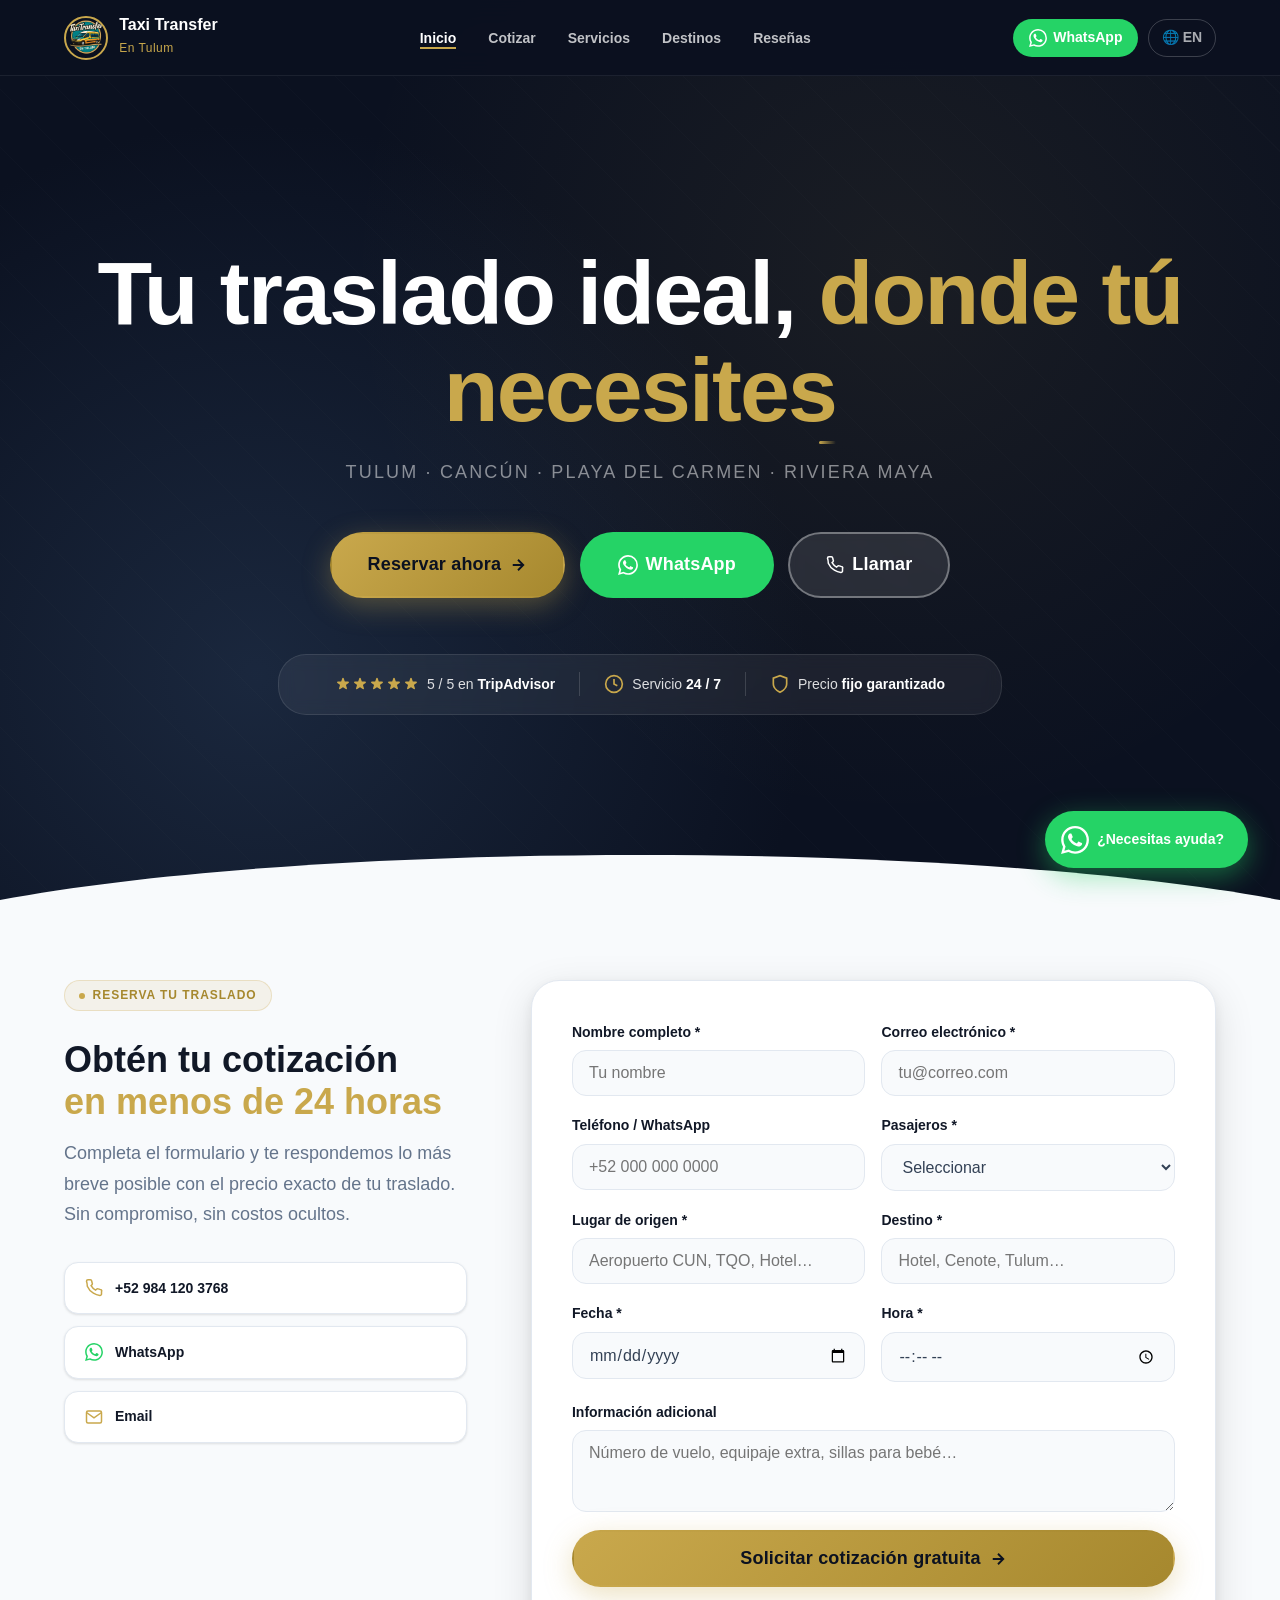
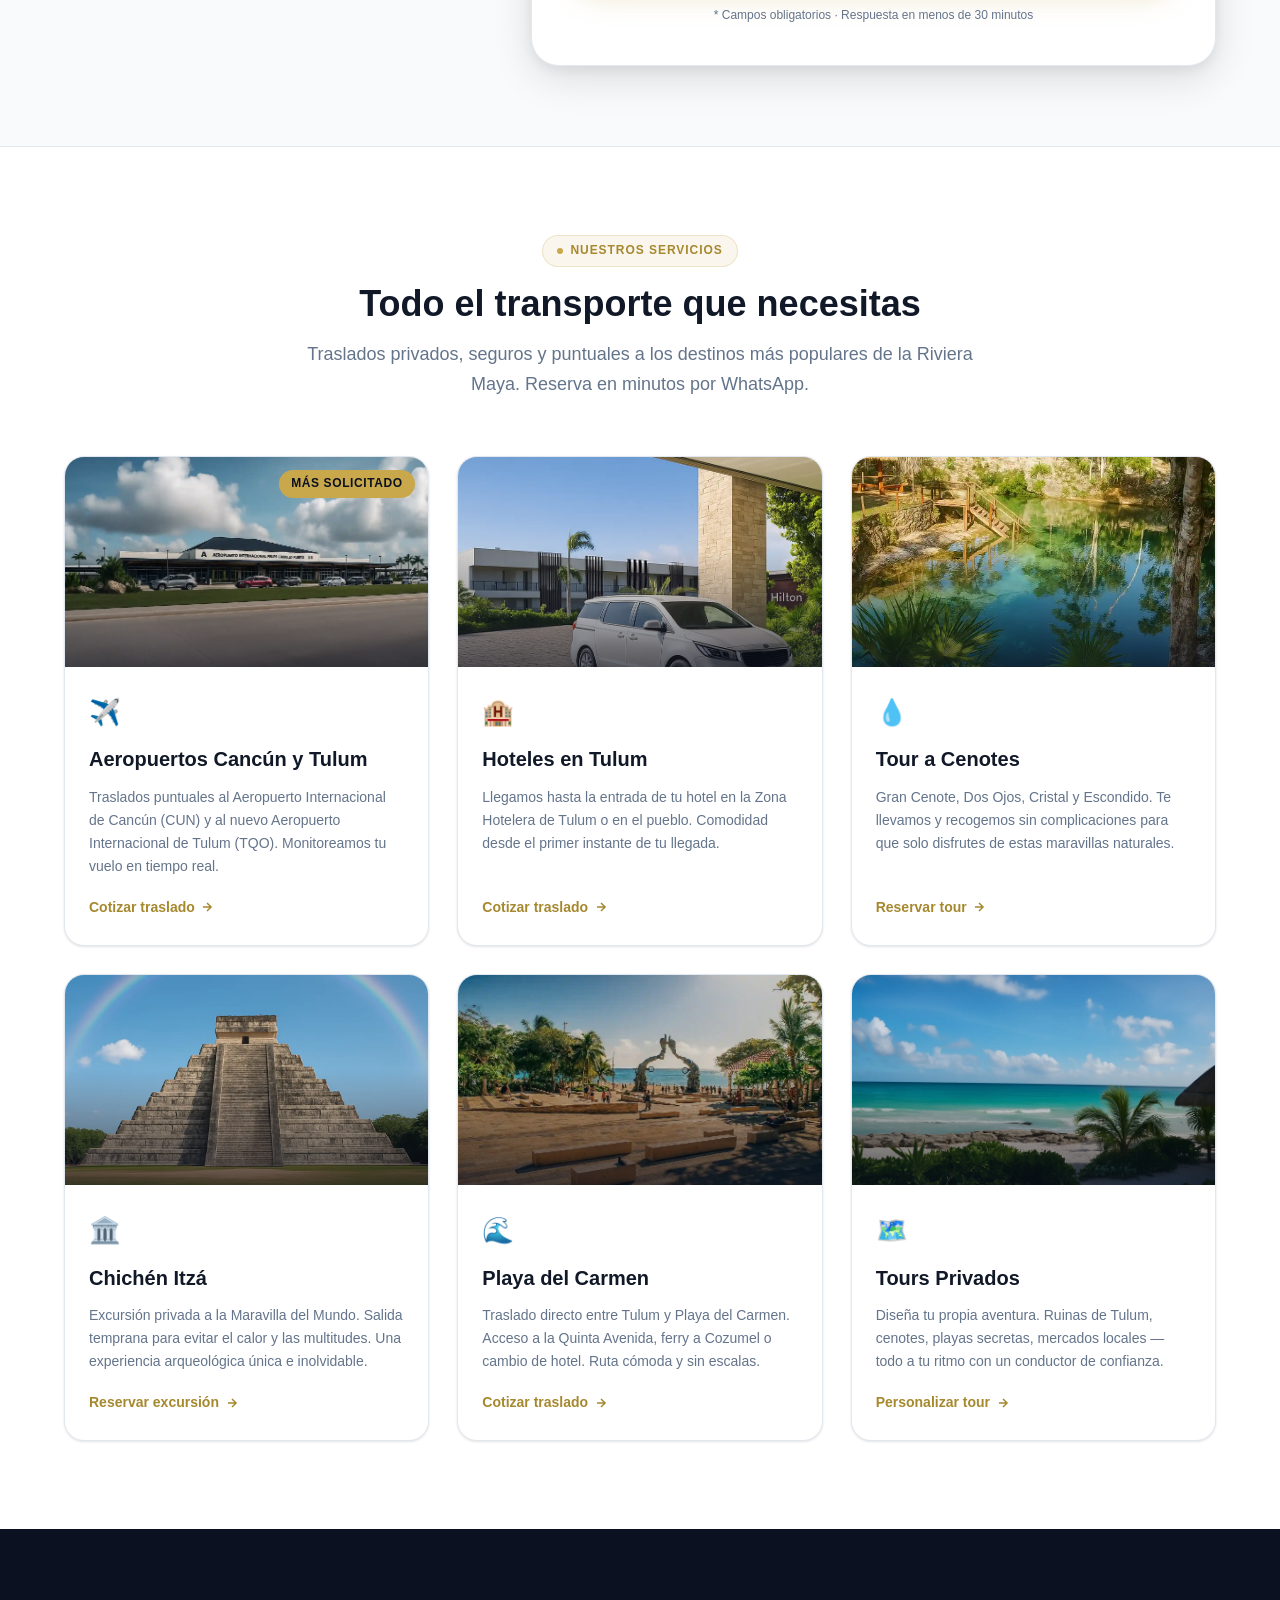
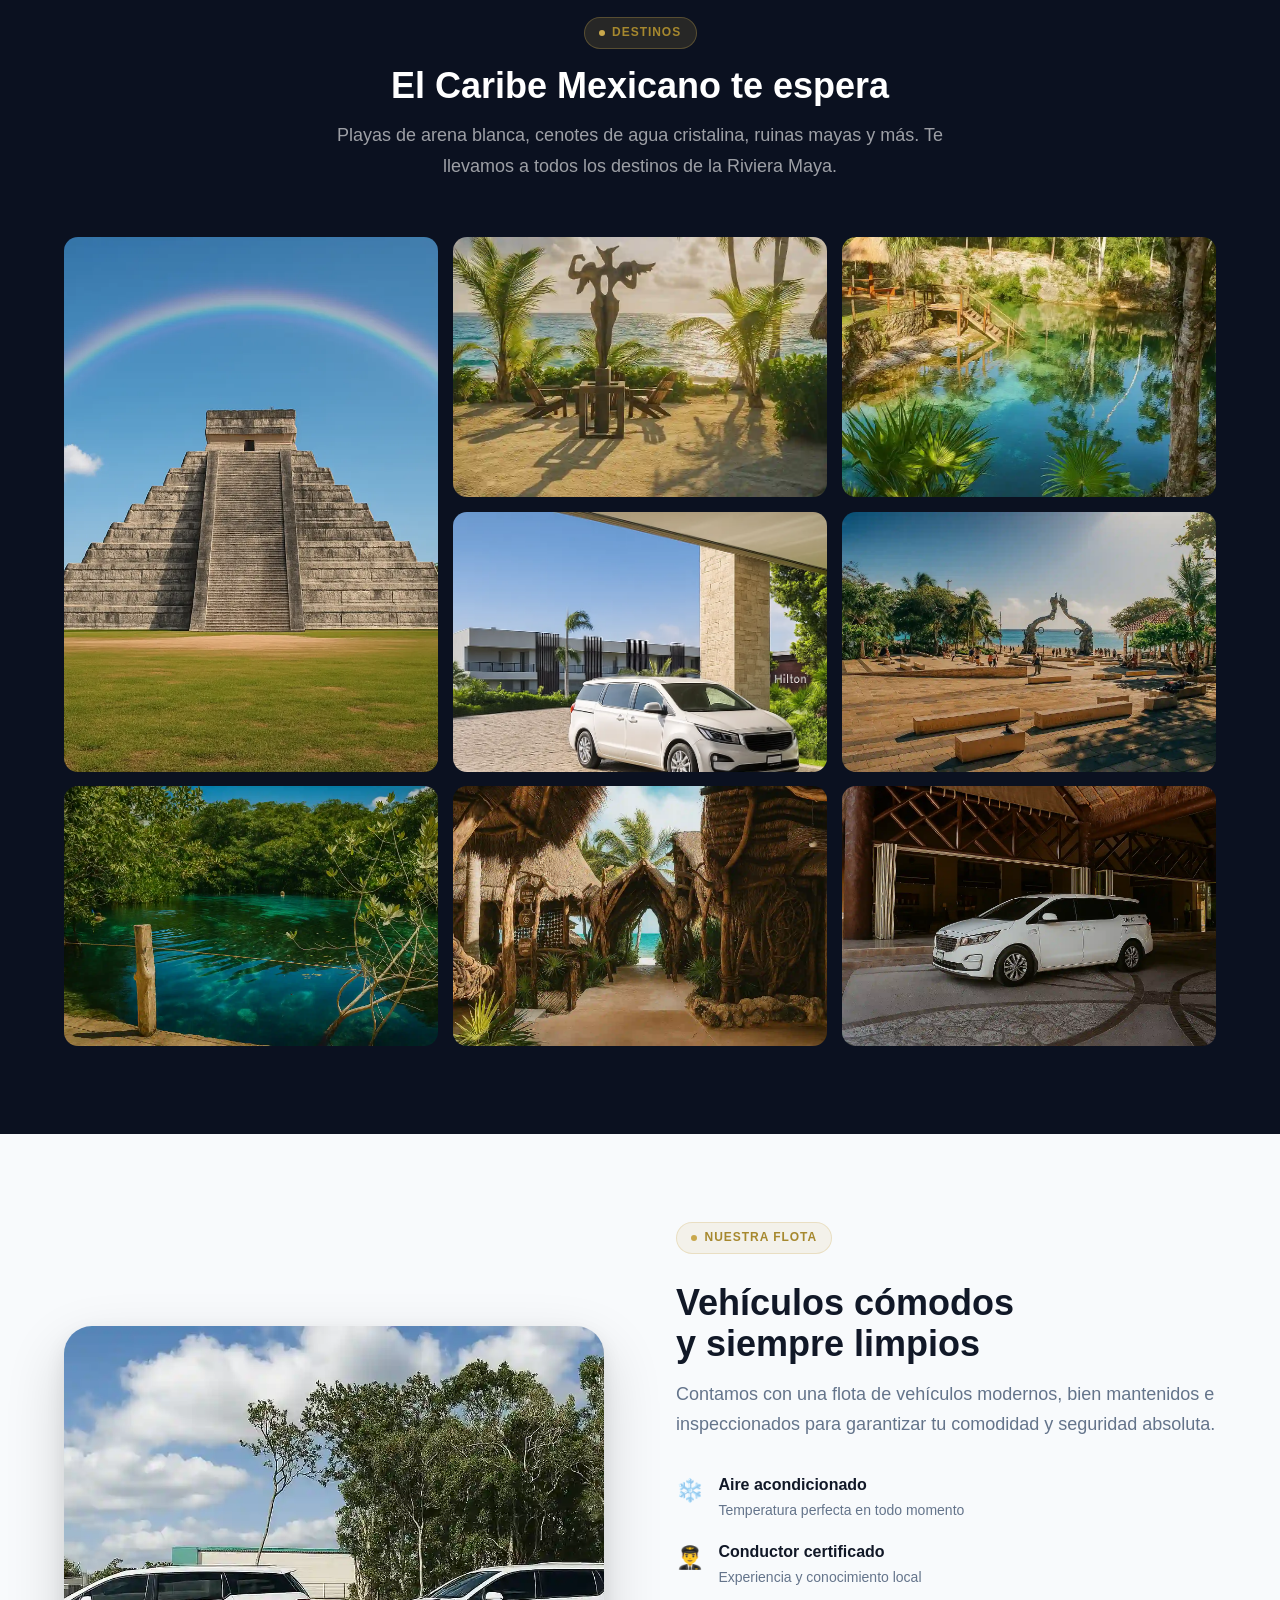
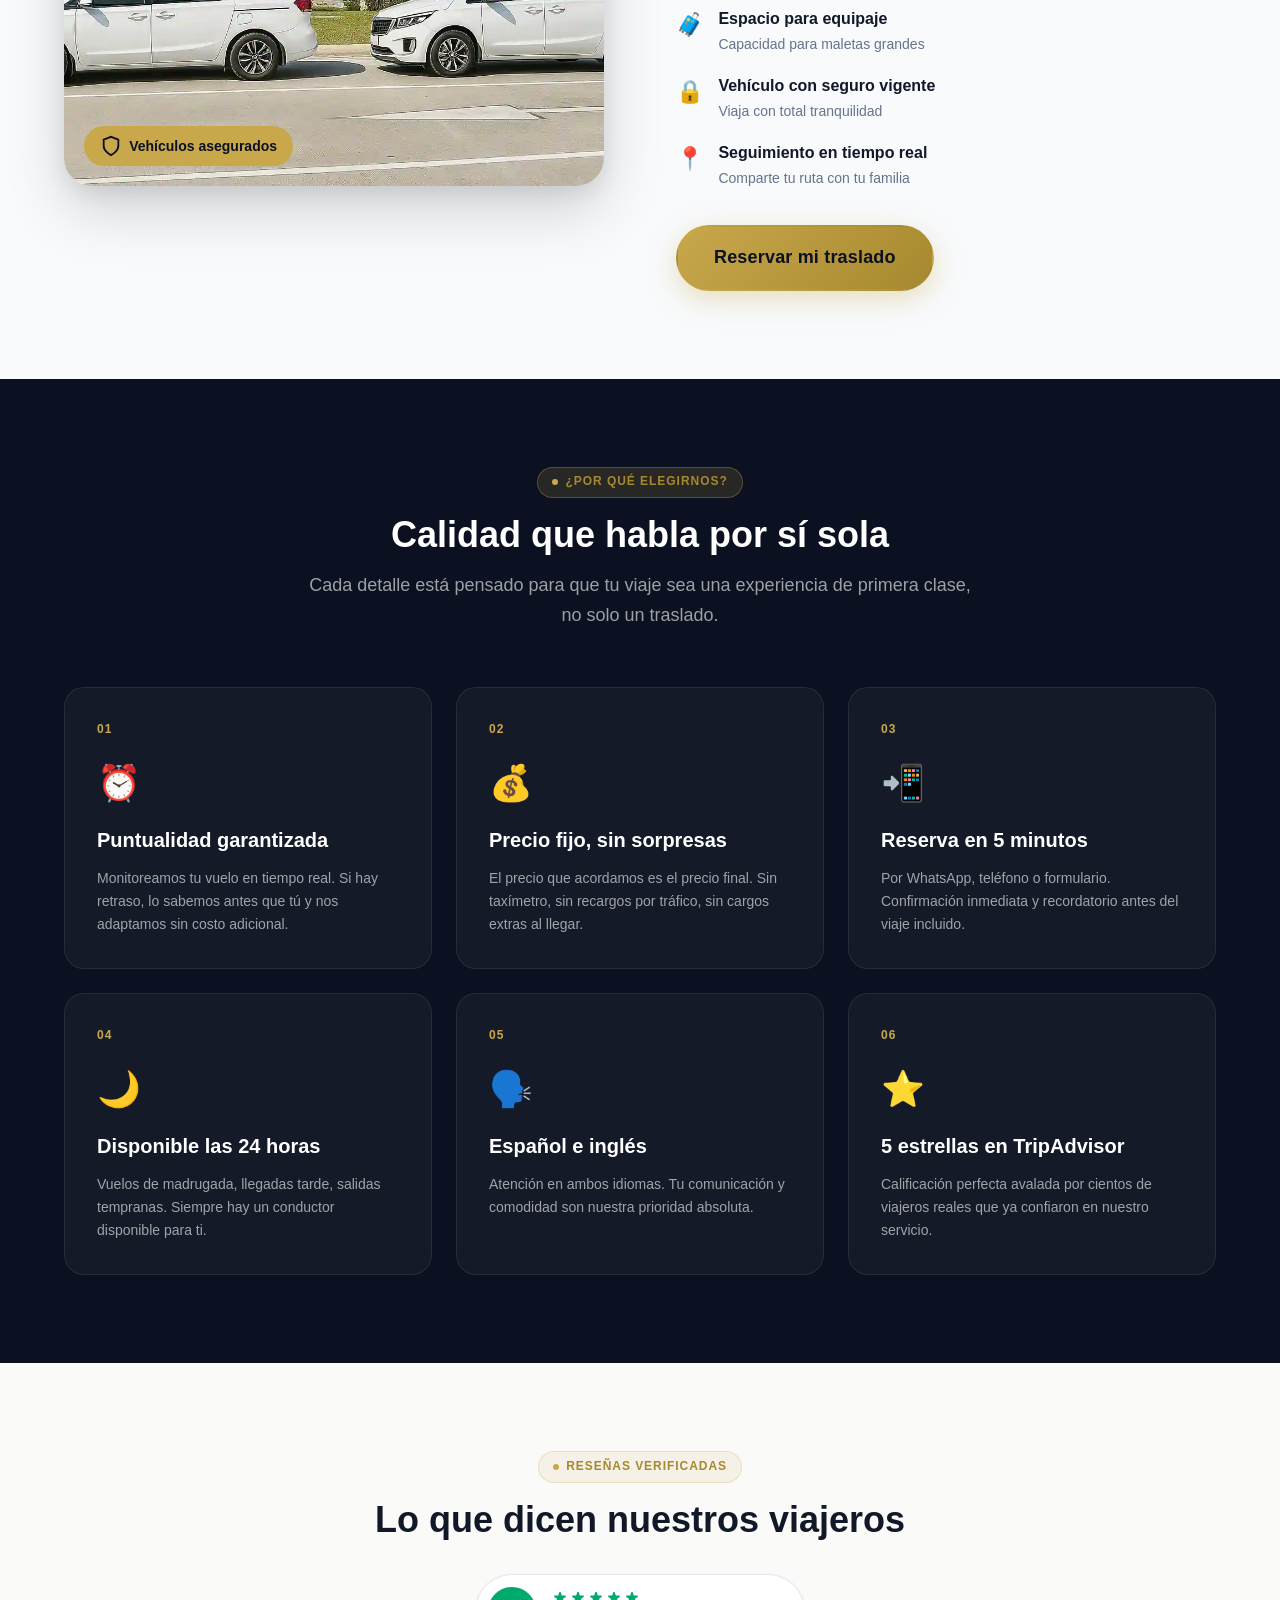
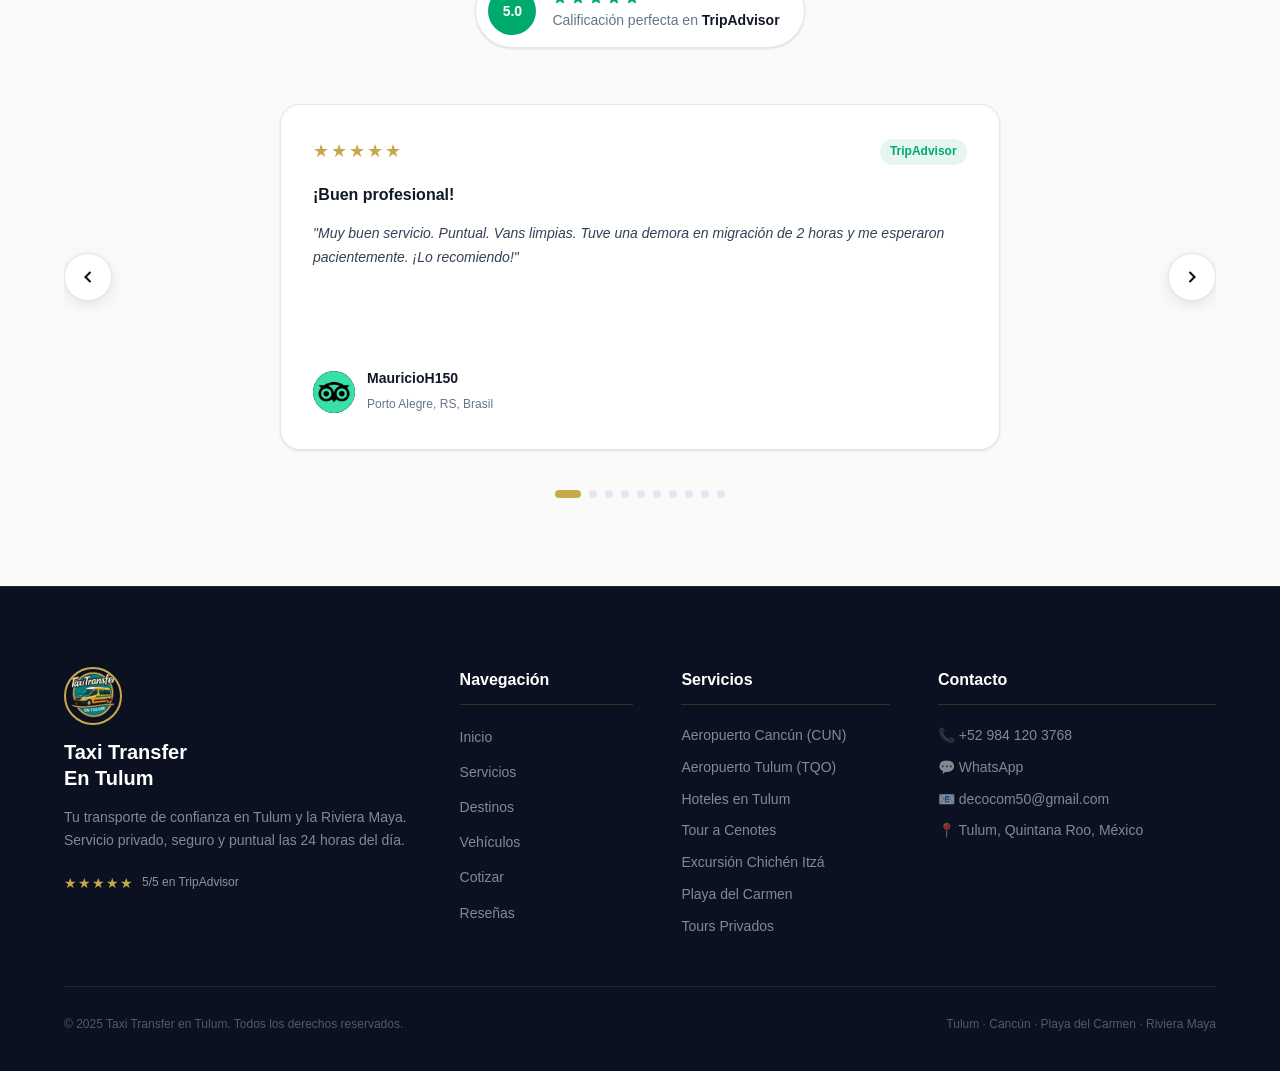
==== commit 258a1456: "Update index.html" ====
--- a/index.html
+++ b/index.html
@@ -81,7 +81,8 @@
   <link rel="preconnect" href="https://fonts.gstatic.com" crossorigin>
   <link href="https://fonts.googleapis.com/css2?family=Poppins:wght@300;400;500;600;700;800;900&display=swap" rel="stylesheet">
   <link rel="stylesheet" href="css/style.css">
-  <link rel="icon" type="image/png" href="Logo.webp">
+  <link rel="icon" type="image/webp" href="Logo.webp">
+  <link rel="apple-touch-icon" href="Logo.webp">
 </head>
 <body>
 
@@ -171,6 +172,11 @@
         </div>
 
       </div>
+      <div class="hero__wave" aria-hidden="true">
+        <svg xmlns="http://www.w3.org/2000/svg" viewBox="0 0 1440 60" preserveAspectRatio="none">
+          <path fill="#f8fafc" d="M0,60 C360,0 1080,0 1440,60 L1440,60 L0,60 Z"/>
+        </svg>
+      </div>
     </section>
 
 
@@ -798,6 +804,23 @@
   <!-- ═══════════════════════════════════════
        BOTÓN FLOTANTE WHATSAPP
   ═══════════════════════════════════════ -->
+  <!-- MODAL CONFIRMACIÓN -->
+  <div class="modal-overlay" id="modalOverlay" aria-hidden="true">
+    <div class="modal" role="dialog" aria-modal="true">
+      <div class="modal__icon">
+        <svg width="40" height="40" viewBox="0 0 24 24" fill="none" stroke="white" stroke-width="2.5"><polyline points="20 6 9 17 4 12"/></svg>
+      </div>
+      <h3 class="modal__title">¡Solicitud enviada!</h3>
+      <p class="modal__text">Recibimos tu cotización y te responderemos a la brevedad con el precio exacto de tu traslado.</p>
+      <a href="https://wa.me/529841203768?text=Hola%2C%20acabo%20de%20enviar%20una%20solicitud%20de%20cotización%20en%20su%20sitio%20web"
+         class="btn btn--wa" target="_blank" rel="noopener noreferrer" style="justify-content:center;width:100%;">
+        <svg width="20" height="20" viewBox="0 0 24 24" fill="currentColor"><path d="M17.472 14.382c-.297-.149-1.758-.867-2.03-.967-.273-.099-.471-.148-.67.15-.197.297-.767.966-.94 1.164-.173.199-.347.223-.644.075-.297-.15-1.255-.463-2.39-1.475-.883-.788-1.48-1.761-1.653-2.059-.173-.297-.018-.458.13-.606.134-.133.298-.347.446-.52.149-.174.198-.298.298-.497.099-.198.05-.371-.025-.52-.075-.149-.669-1.612-.916-2.207-.242-.579-.487-.5-.669-.51-.173-.008-.371-.01-.57-.01-.198 0-.52.074-.792.372-.272.297-1.04 1.016-1.04 2.479 0 1.462 1.065 2.875 1.213 3.074.149.198 2.096 3.2 5.077 4.487.709.306 1.262.489 1.694.625.712.227 1.36.195 1.871.118.571-.085 1.758-.719 2.006-1.413.248-.694.248-1.289.173-1.413-.074-.124-.272-.198-.57-.347m-5.421 7.403h-.004a9.87 9.87 0 01-5.031-1.378l-.361-.214-3.741.982.998-3.648-.235-.374a9.86 9.86 0 01-1.51-5.26c.001-5.45 4.436-9.884 9.888-9.884 2.64 0 5.122 1.03 6.988 2.898a9.825 9.825 0 012.893 6.994c-.003 5.45-4.437 9.884-9.885 9.884m8.413-18.297A11.815 11.815 0 0012.05 0C5.495 0 .16 5.335.157 11.892c0 2.096.547 4.142 1.588 5.945L.057 24l6.305-1.654a11.882 11.882 0 005.683 1.448h.005c6.554 0 11.89-5.335 11.893-11.893a11.821 11.821 0 00-3.48-8.413Z"/></svg>
+        Escribir por WhatsApp
+      </a>
+      <button class="modal__close" id="modalClose">Cerrar</button>
+    </div>
+  </div>
+
   <a href="https://wa.me/529841203768?text=Hola%2C%20quiero%20información%20sobre%20sus%20traslados%20en%20Tulum"
      class="wa-float" target="_blank" rel="noopener noreferrer" aria-label="Chatear por WhatsApp">
     <svg width="28" height="28" viewBox="0 0 24 24" fill="white"><path d="M17.472 14.382c-.297-.149-1.758-.867-2.03-.967-.273-.099-.471-.148-.67.15-.197.297-.767.966-.94 1.164-.173.199-.347.223-.644.075-.297-.15-1.255-.463-2.39-1.475-.883-.788-1.48-1.761-1.653-2.059-.173-.297-.018-.458.13-.606.134-.133.298-.347.446-.52.149-.174.198-.298.298-.497.099-.198.05-.371-.025-.52-.075-.149-.669-1.612-.916-2.207-.242-.579-.487-.5-.669-.51-.173-.008-.371-.01-.57-.01-.198 0-.52.074-.792.372-.272.297-1.04 1.016-1.04 2.479 0 1.462 1.065 2.875 1.213 3.074.149.198 2.096 3.2 5.077 4.487.709.306 1.262.489 1.694.625.712.227 1.36.195 1.871.118.571-.085 1.758-.719 2.006-1.413.248-.694.248-1.289.173-1.413-.074-.124-.272-.198-.57-.347m-5.421 7.403h-.004a9.87 9.87 0 01-5.031-1.378l-.361-.214-3.741.982.998-3.648-.235-.374a9.86 9.86 0 01-1.51-5.26c.001-5.45 4.436-9.884 9.888-9.884 2.64 0 5.122 1.03 6.988 2.898a9.825 9.825 0 012.893 6.994c-.003 5.45-4.437 9.884-9.885 9.884m8.413-18.297A11.815 11.815 0 0012.05 0C5.495 0 .16 5.335.157 11.892c0 2.096.547 4.142 1.588 5.945L.057 24l6.305-1.654a11.882 11.882 0 005.683 1.448h.005c6.554 0 11.89-5.335 11.893-11.893a11.821 11.821 0 00-3.48-8.413Z"/></svg>
--- a/css/style.css
+++ b/css/style.css
@@ -509,6 +509,21 @@
   transform: scale(1.06);
 }
 
+/* Ola divisora al fondo del hero */
+.hero__wave {
+  position: absolute;
+  bottom: 0;
+  left: 0;
+  right: 0;
+  line-height: 0;
+  z-index: 2;
+}
+.hero__wave svg {
+  width: 100%;
+  height: 60px;
+  display: block;
+}
+
 /* ═══════════════════════════════════════
    COTIZADOR — SECCIÓN 2 (después del hero)
 ═══════════════════════════════════════ */
@@ -1106,6 +1121,10 @@
   display: flex;
   align-items: center;
   justify-content: center;
+  background: var(--navy-3);
+  color: var(--gold);
+  font-weight: 700;
+  font-size: var(--fs-sm);
 }
 .review-avatar img {
   width: 100%;
@@ -1260,6 +1279,82 @@
 /* ═══════════════════════════════════════
    BOTÓN FLOTANTE WHATSAPP
 ═══════════════════════════════════════ */
+/* ═══════════════════════════════════════
+   MODAL DE CONFIRMACIÓN
+═══════════════════════════════════════ */
+.modal-overlay {
+  position: fixed;
+  inset: 0;
+  background: rgba(0,0,0,.55);
+  backdrop-filter: blur(4px);
+  display: flex;
+  align-items: center;
+  justify-content: center;
+  z-index: 9998;
+  padding: 1.5rem;
+  opacity: 0;
+  pointer-events: none;
+  transition: opacity .3s ease;
+}
+.modal-overlay.active {
+  opacity: 1;
+  pointer-events: all;
+}
+.modal {
+  background: var(--white);
+  border-radius: var(--r-xl);
+  padding: 2.5rem 2rem;
+  max-width: 420px;
+  width: 100%;
+  text-align: center;
+  box-shadow: var(--sh-xl);
+  transform: translateY(20px) scale(.97);
+  transition: transform .35s cubic-bezier(.4,0,.2,1);
+}
+.modal-overlay.active .modal {
+  transform: translateY(0) scale(1);
+}
+.modal__icon {
+  width: 72px; height: 72px;
+  border-radius: 50%;
+  background: linear-gradient(135deg, #25d366, #1ebe5d);
+  display: flex;
+  align-items: center;
+  justify-content: center;
+  margin: 0 auto 1.5rem;
+  box-shadow: 0 8px 24px rgba(37,211,102,.35);
+}
+.modal__title {
+  font-size: var(--fs-2xl);
+  font-weight: 800;
+  color: var(--navy);
+  margin-bottom: .75rem;
+}
+.modal__text {
+  color: var(--text-muted);
+  font-size: var(--fs-sm);
+  line-height: 1.7;
+  margin-bottom: 1.75rem;
+}
+.modal__close {
+  display: block;
+  width: 100%;
+  margin-top: .75rem;
+  padding: .75rem;
+  background: none;
+  border: 1px solid var(--border);
+  border-radius: var(--r-full);
+  color: var(--text-muted);
+  font-family: var(--ff);
+  font-size: var(--fs-sm);
+  cursor: pointer;
+  transition: var(--t);
+}
+.modal__close:hover {
+  background: var(--gray-100);
+  color: var(--navy);
+}
+
 .wa-float {
   position: fixed;
   bottom: 2rem; right: 2rem;
@@ -1324,8 +1419,8 @@
    RESPONSIVE — Mobile ≤768px
 ═══════════════════════════════════════ */
 @media (max-width: 768px) {
-  :root { --header-h: 66px; --gap: 1.1rem; }
-  .section { padding: 3.75rem 0; }
+  :root { --header-h: 62px; --gap: 1rem; }
+  .section { padding: 3rem 0; }
 
   /* Nav */
   .nav__menu {
@@ -1355,50 +1450,103 @@
   .nav__wa { padding: .45rem .7rem; }
 
   /* Hero */
-  .hero__cta { flex-direction: column; align-items: center; }
-  .hero__cta .btn { width: 100%; max-width: 300px; justify-content: center; }
-  .hero__content { padding-bottom: 5rem; }
-  .hero__badges { padding: .85rem 1rem; }
+  .hero { min-height: auto; }
+  .hero__title {
+    font-size: clamp(1.55rem, 7vw, 2rem);
+    letter-spacing: -.01em;
+    line-height: 1.12;
+  }
+  .hero__subtitle {
+    font-size: .7rem;
+    letter-spacing: .12em;
+    margin-bottom: 1.5rem;
+  }
+  .hero__content { padding: 2rem 0 3.5rem; }
+  .hero__cta {
+    flex-direction: column;
+    align-items: center;
+    gap: .6rem;
+    margin-bottom: 1.5rem;
+  }
+  .hero__cta .btn {
+    width: 100%;
+    max-width: 270px;
+    justify-content: center;
+    padding: .8rem 1.25rem;
+    font-size: var(--fs-md);
+  }
+  .hero__badges {
+    flex-direction: column;
+    align-items: center;
+    padding: .85rem 1.25rem;
+    gap: .4rem;
+    border-radius: var(--r-lg);
+  }
   .hero__badge-sep { display: none; }
-  .hero__badge-item { padding: .2rem .6rem; }
+  .hero__badge-item {
+    padding: .1rem 0;
+    font-size: .75rem;
+    gap: .4rem;
+    width: 100%;
+    justify-content: center;
+  }
+  .hero__badge-item svg { width: 15px; height: 15px; }
+  .badge-stars svg { width: 13px; height: 13px; }
+
+  /* Section titles */
+  .section__title { font-size: var(--fs-2xl); }
+  .section__desc  { font-size: var(--fs-md); }
+  .section__header { margin-bottom: 2rem; }
 
   /* Booking */
+  .booking { padding: 3rem 0; }
   .form-row { grid-template-columns: 1fr; }
-  .booking__form-card { padding: 1.5rem; }
-  .booking__quick-contact { flex-direction: row; flex-wrap: wrap; }
-  .quick-btn { flex: 1; min-width: 130px; justify-content: center; }
+  .booking__form-card { padding: 1.25rem; border-radius: var(--r-lg); }
+  .booking__header h2 { font-size: var(--fs-2xl); }
+  .booking__quick-contact { flex-direction: column; gap: .55rem; }
+  .quick-btn { width: 100%; justify-content: flex-start; padding: .7rem 1rem; }
 
   /* Services */
   .services__grid { grid-template-columns: 1fr; }
+  .svc-card__img  { height: 180px; }
 
   /* Gallery */
-  .gallery__grid { grid-template-columns: 1fr 1fr; }
-  .gallery__item       { height: 185px; }
+  .gallery__grid { grid-template-columns: 1fr 1fr; gap: .6rem; }
+  .gallery__item       { height: 150px; }
   .gallery__item--tall { grid-row: span 2; }
   .gallery__caption    { opacity: 1; }
+  .gallery__caption h3 { font-size: var(--fs-md); }
+  .gallery__caption p  { font-size: var(--fs-xs); }
 
   /* Why */
-  .why-grid { grid-template-columns: 1fr; }
+  .why-grid { grid-template-columns: 1fr; gap: 1rem; }
+  .why-card { padding: 1.35rem; }
+  .why-card__icon { font-size: 1.75rem; }
 
   /* Reviews */
   .reviews__carousel { padding: 0 2.5rem 3rem; }
-  .carousel__btn { width: 38px; height: 38px; }
+  .carousel__btn { width: 36px; height: 36px; }
 
   /* Footer */
-  .footer__grid { grid-template-columns: 1fr; gap: 2rem; }
+  .footer { padding: 3rem 0 1.75rem; }
+  .footer__grid { grid-template-columns: 1fr; gap: 1.75rem; }
   .footer__bottom { flex-direction: column; text-align: center; }
 
   /* WhatsApp float */
   .wa-float span { display: none; }
-  .wa-float { padding: 1rem; border-radius: 50%; }
+  .wa-float { padding: 1rem; border-radius: 50%; bottom: 1.25rem; right: 1.25rem; }
 }
 
 /* ═══════════════════════════════════════
    RESPONSIVE — Mobile pequeño ≤480px
 ═══════════════════════════════════════ */
 @media (max-width: 480px) {
-  .hero__badges { padding: .75rem .5rem; }
-  .hero__badge-item { padding: .15rem .4rem; font-size: .75rem; }
-  .gallery__grid { grid-template-columns: 1fr; }
-  .gallery__item { height: 200px; }
-}
+  .hero__title { font-size: clamp(1.4rem, 7vw, 1.75rem); }
+  .hero__badges { padding: .65rem .5rem; }
+  .hero__badge-item { padding: .15rem .35rem; font-size: .68rem; }
+  .gallery__grid { grid-template-columns: 1fr; gap: .5rem; }
+  .gallery__item { height: 180px; }
+  .gallery__item--tall { grid-row: span 1; }
+  .booking__form-card { padding: 1rem; }
+  .section { padding: 2.5rem 0; }
+}
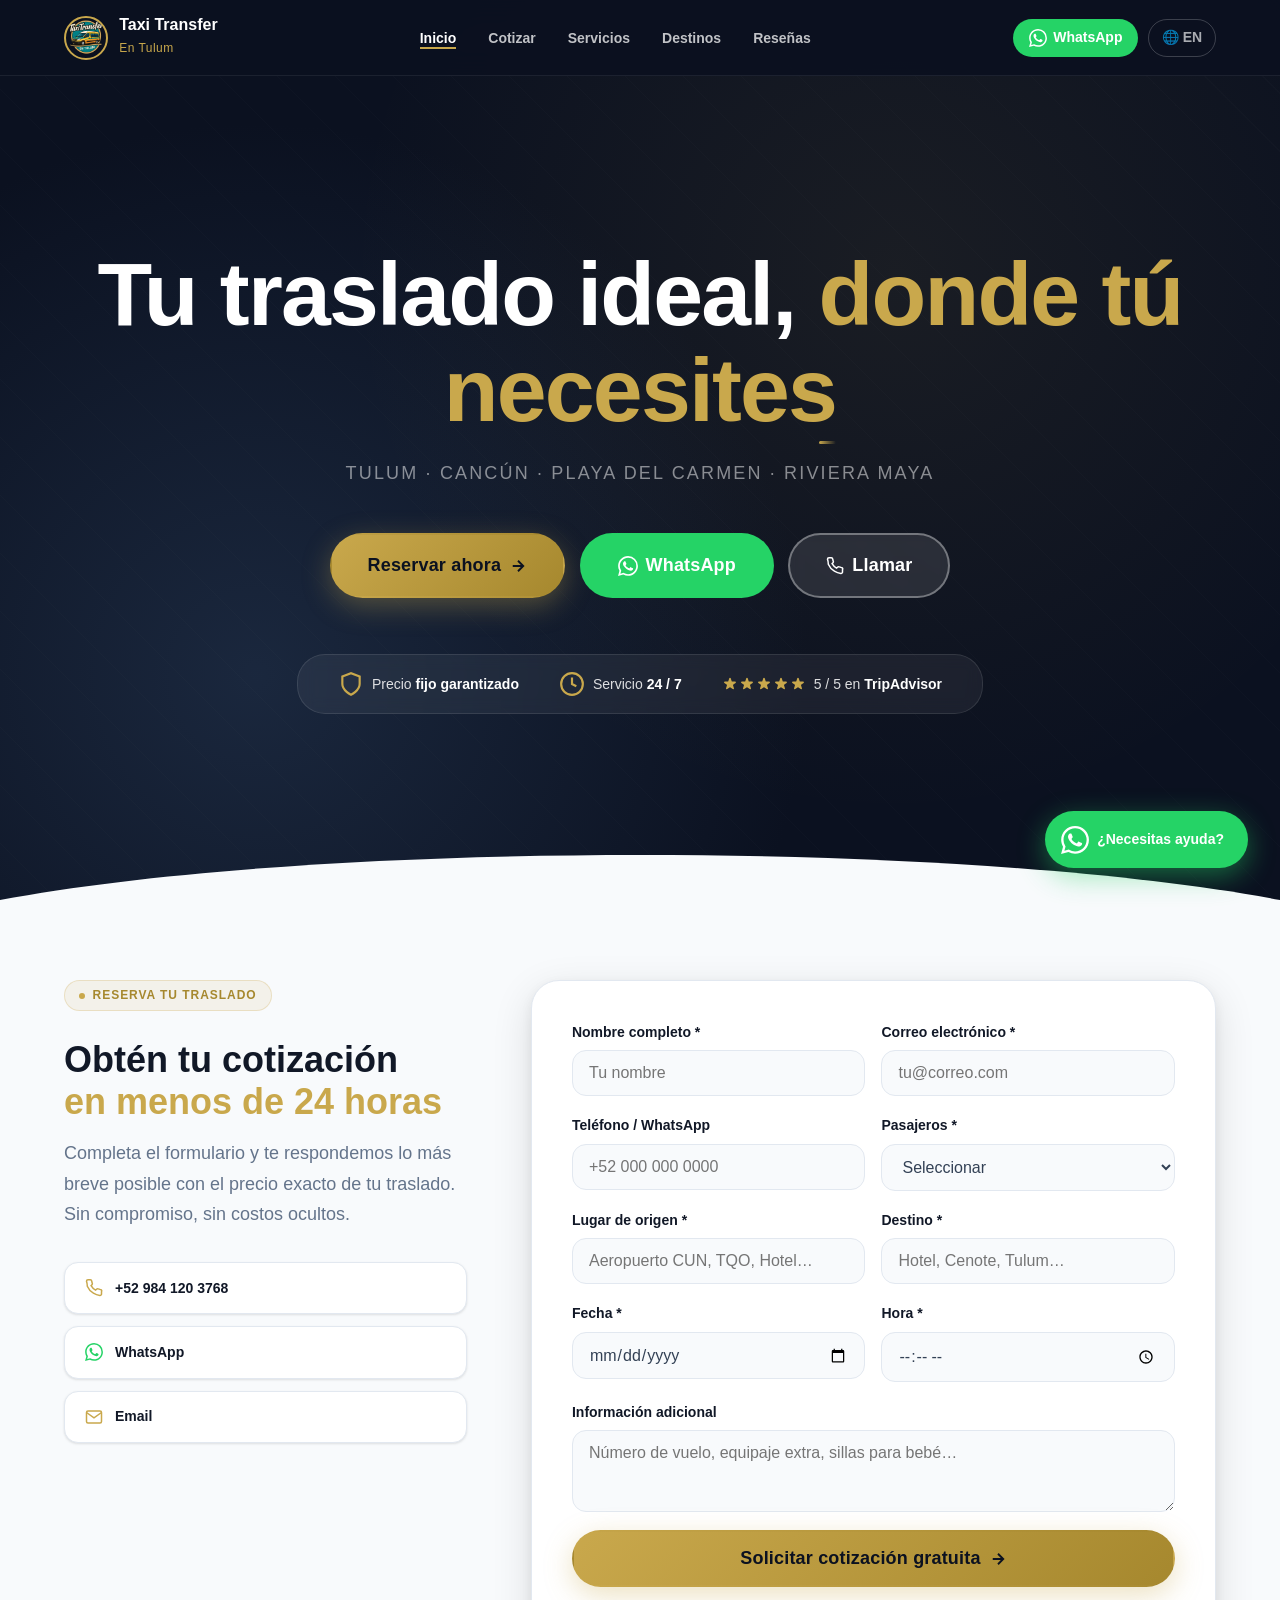
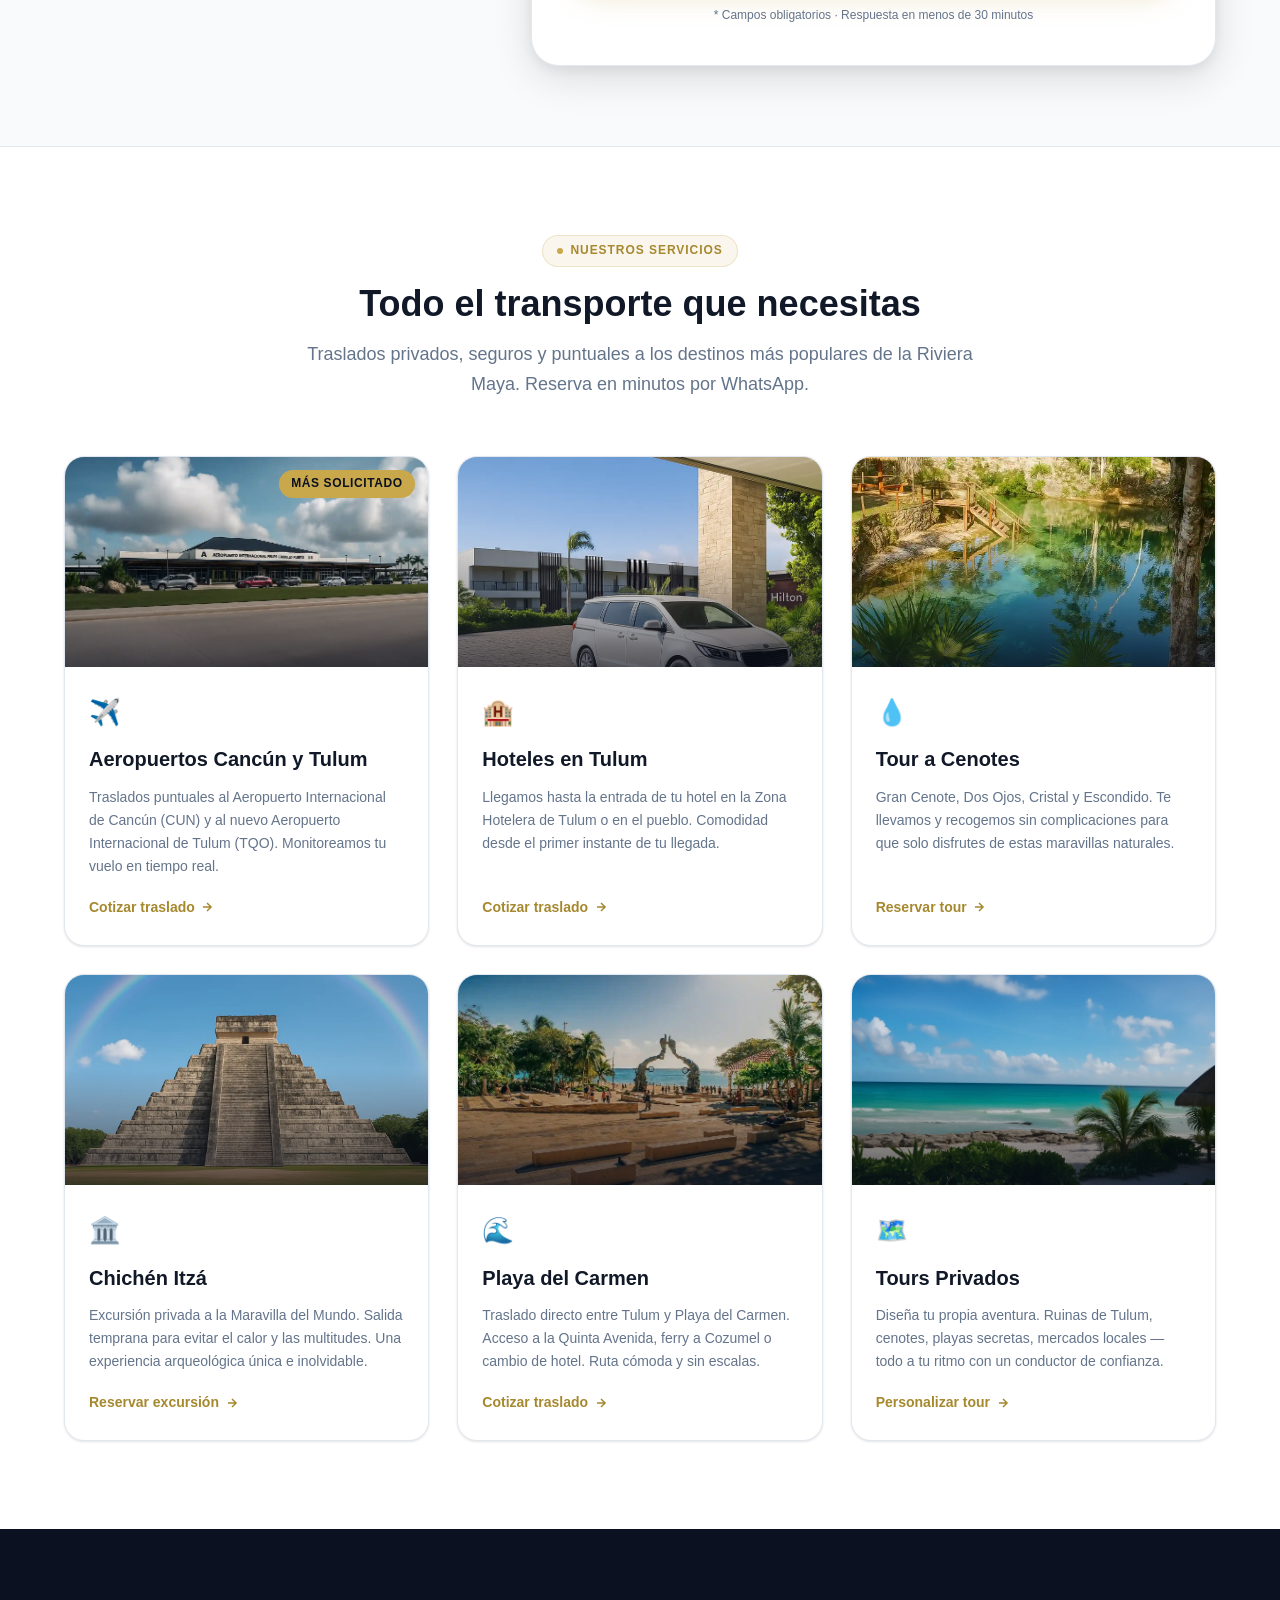
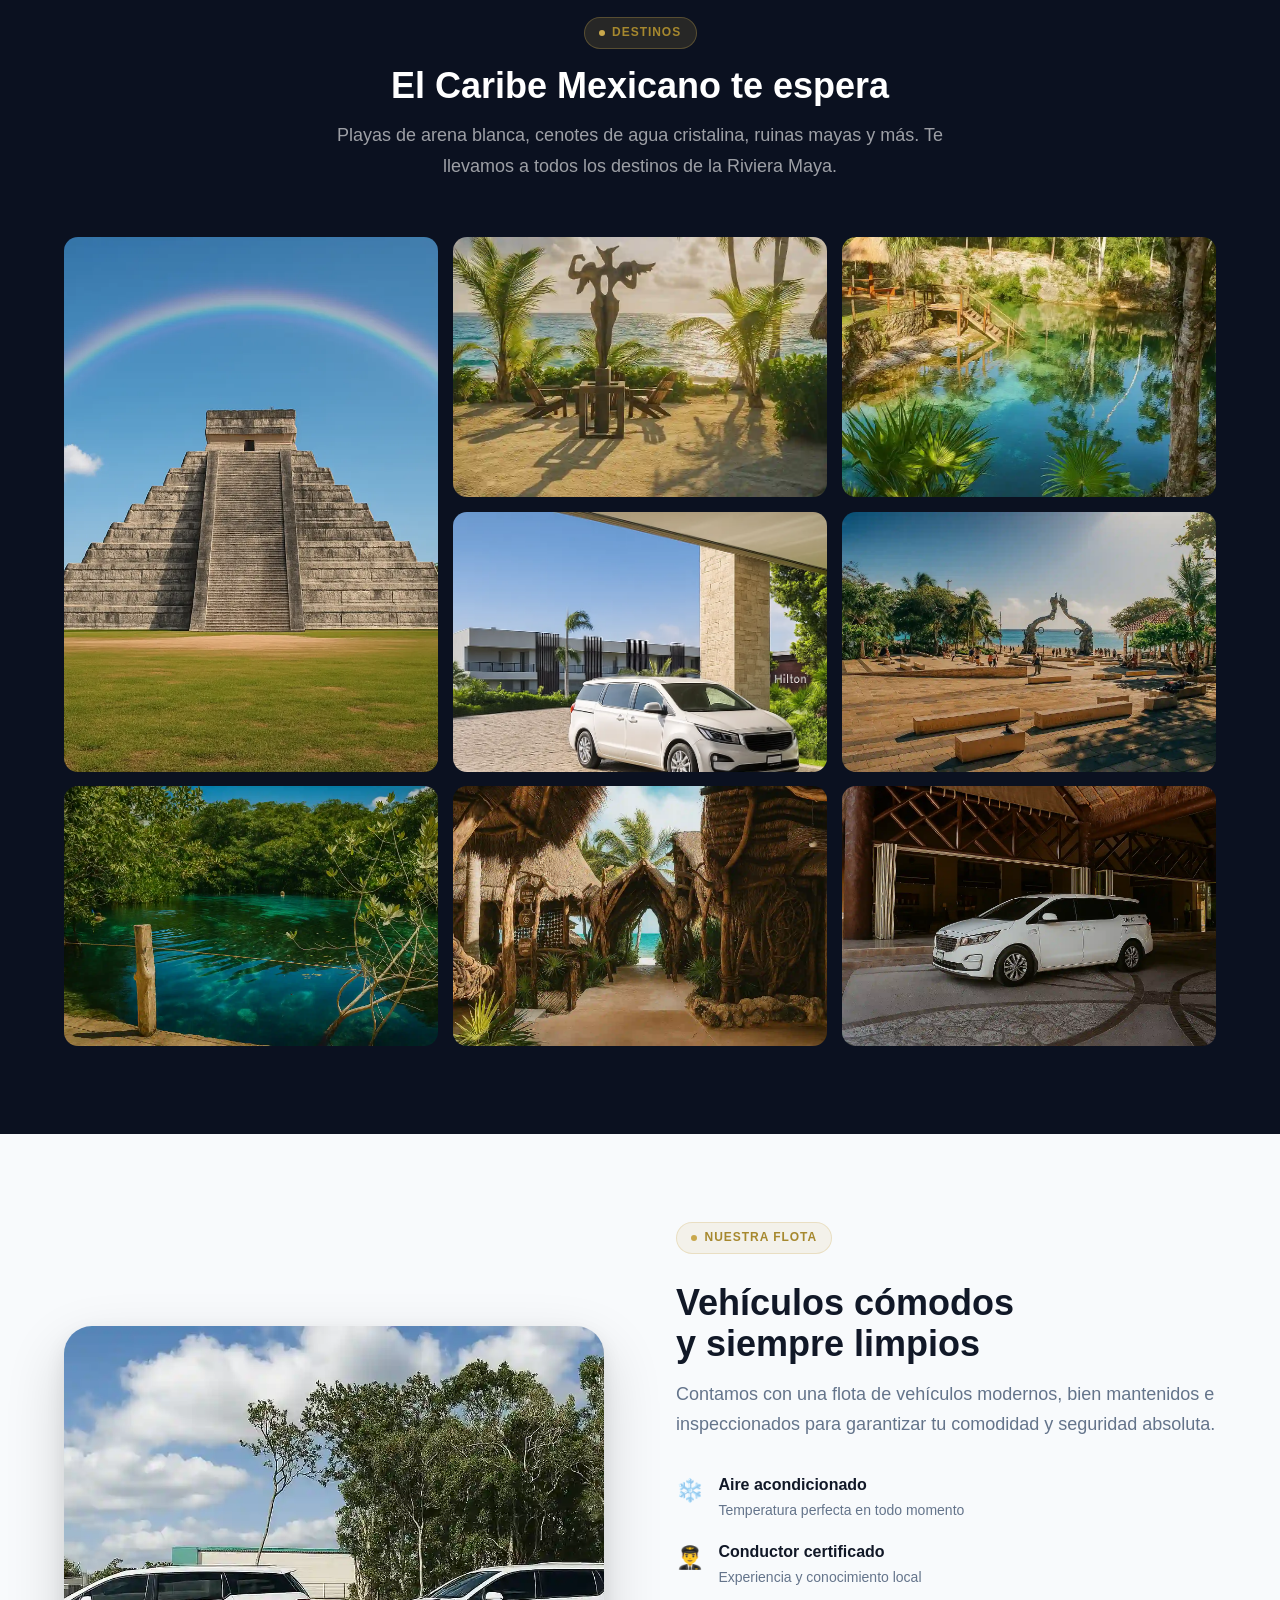
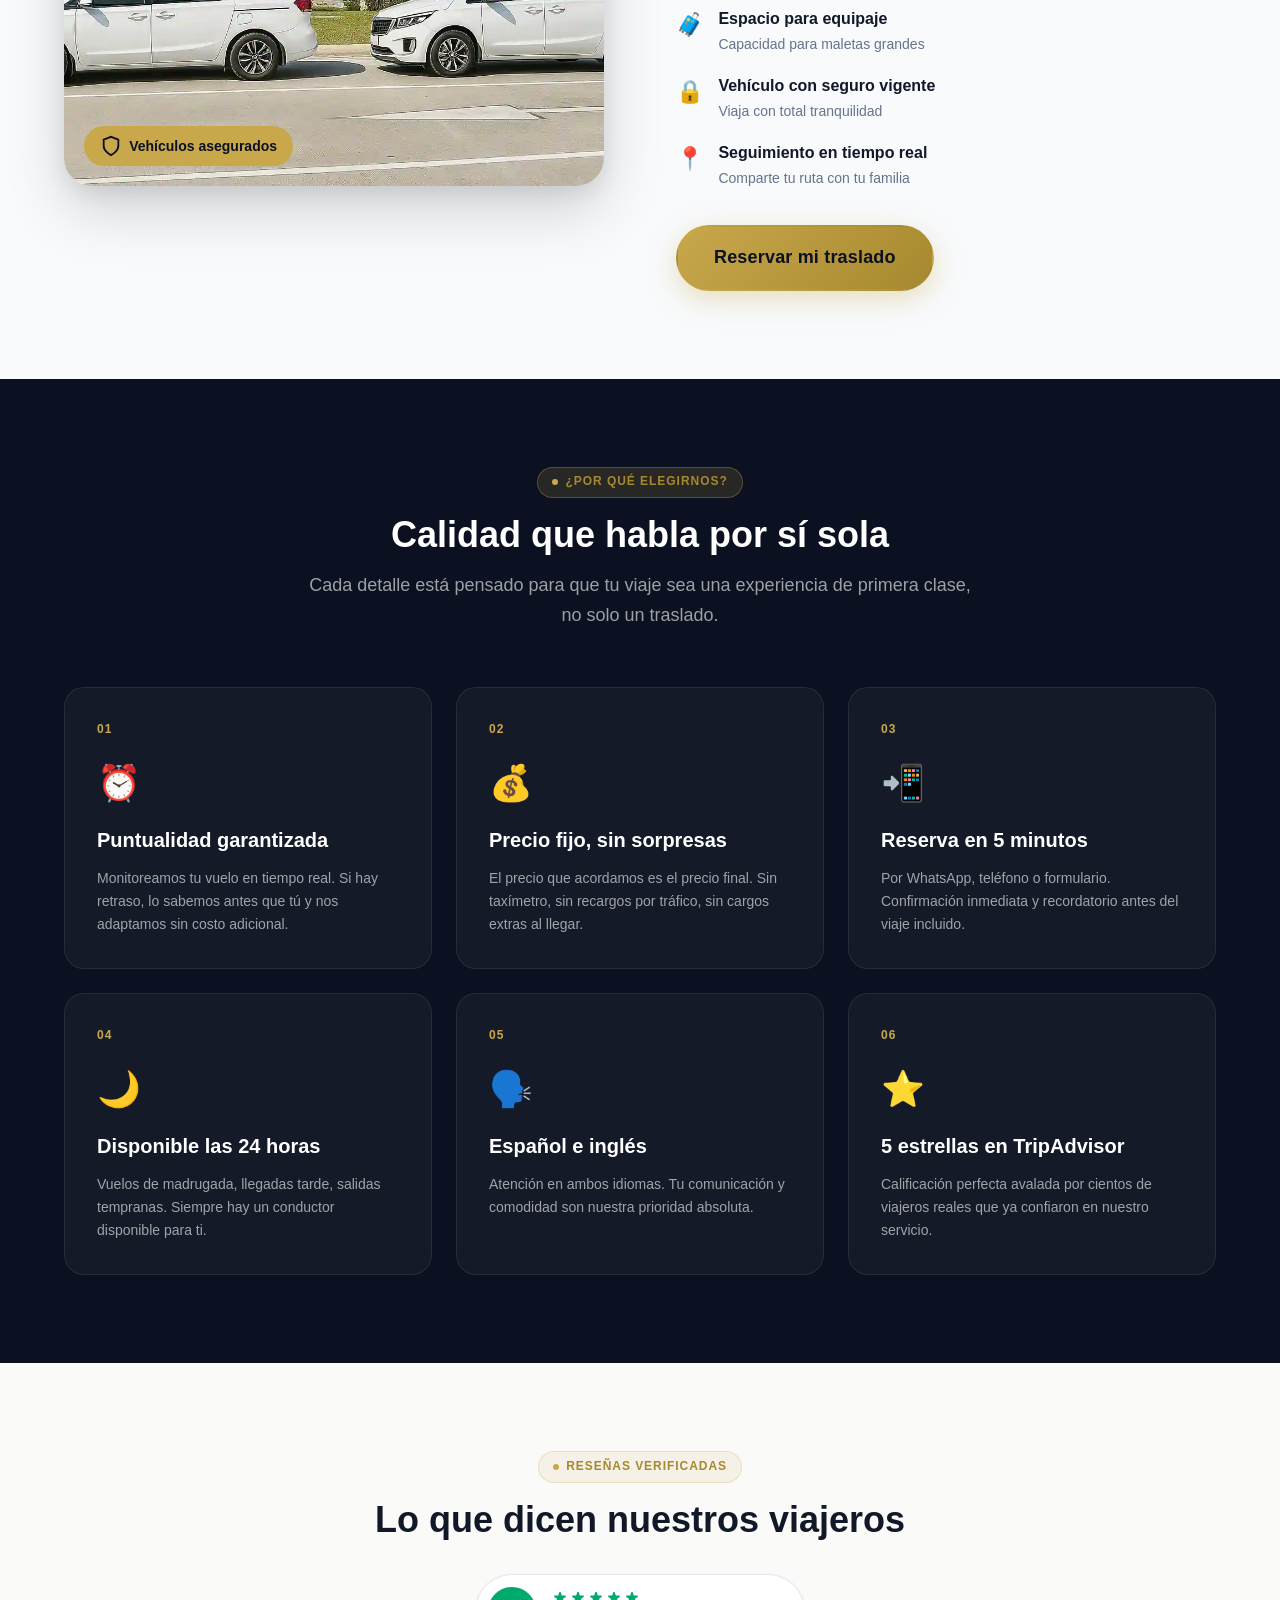
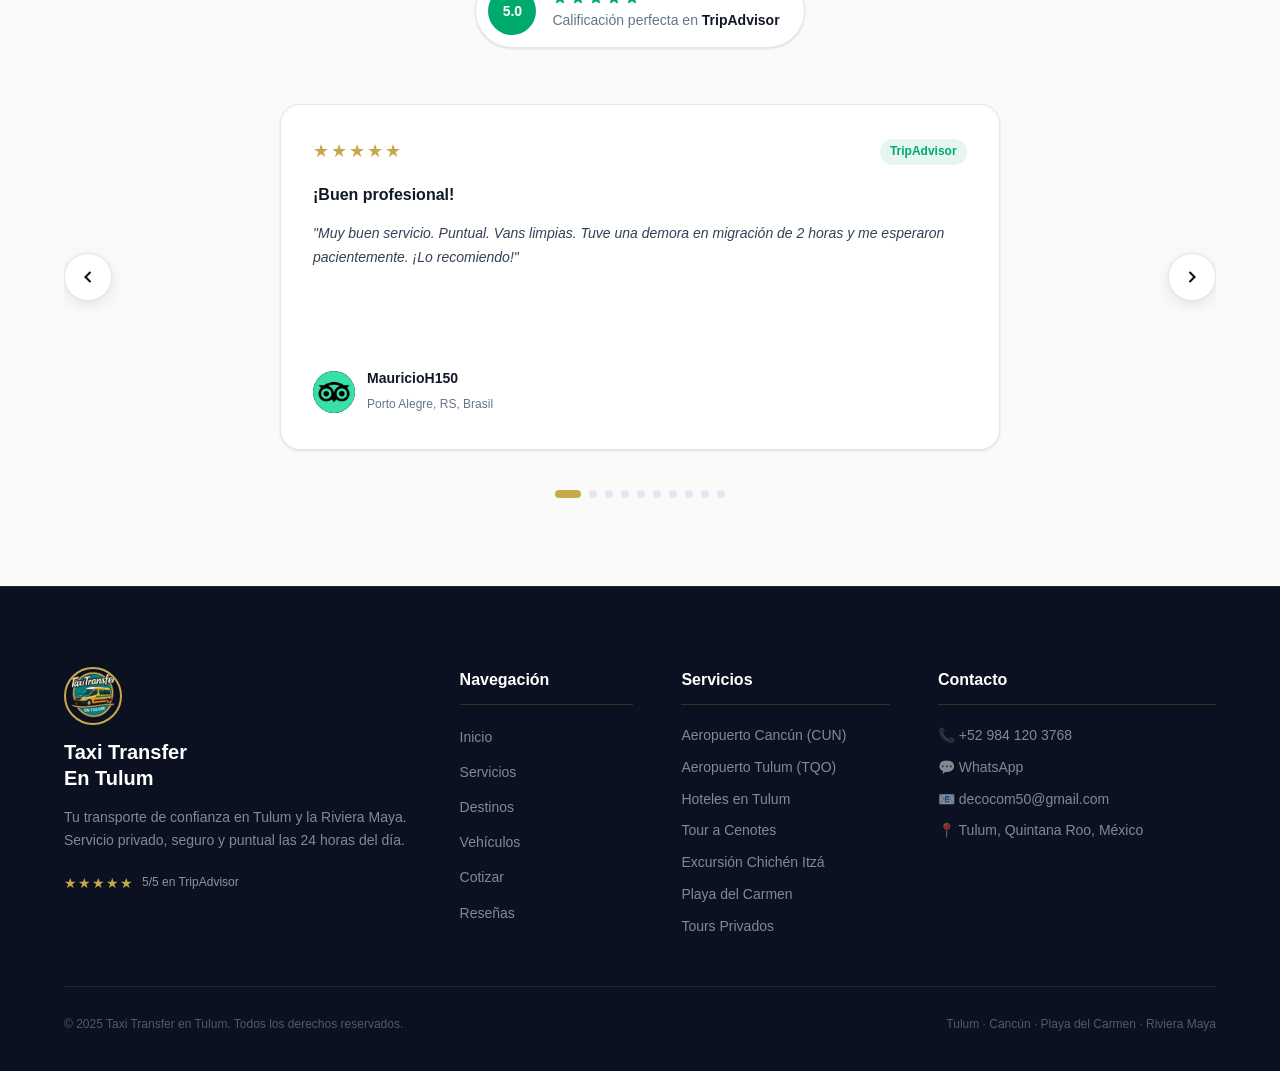
==== commit 5464eb14: "Update index.html" ====
--- a/index.html
+++ b/index.html
@@ -149,7 +149,15 @@
         </div>
 
         <div class="hero__badges">
-          <div class="hero__badge-item">
+          <div class="hero__badge-card">
+            <svg width="26" height="26" viewBox="0 0 24 24" fill="none" stroke="currentColor" stroke-width="2"><path d="M12 22s8-4 8-10V5l-8-3-8 3v7c0 6 8 10 8 10z"/></svg>
+            <span>Precio <strong>fijo garantizado</strong></span>
+          </div>
+          <div class="hero__badge-card">
+            <svg width="26" height="26" viewBox="0 0 24 24" fill="none" stroke="currentColor" stroke-width="2"><circle cx="12" cy="12" r="10"/><path d="M12 6v6l4 2"/></svg>
+            <span>Servicio <strong>24 / 7</strong></span>
+          </div>
+          <div class="hero__badge-ta">
             <div class="badge-stars" aria-label="5 estrellas en TripAdvisor">
               <svg viewBox="0 0 20 20" fill="currentColor"><path d="M9.049 2.927c.3-.921 1.603-.921 1.902 0l1.07 3.292a1 1 0 00.95.69h3.462c.969 0 1.371 1.24.588 1.81l-2.8 2.034a1 1 0 00-.364 1.118l1.07 3.292c.3.921-.755 1.688-1.54 1.118l-2.8-2.034a1 1 0 00-1.175 0l-2.8 2.034c-.784.57-1.838-.197-1.539-1.118l1.07-3.292a1 1 0 00-.364-1.118L2.98 8.72c-.783-.57-.38-1.81.588-1.81h3.461a1 1 0 00.951-.69l1.07-3.292z"/></svg>
               <svg viewBox="0 0 20 20" fill="currentColor"><path d="M9.049 2.927c.3-.921 1.603-.921 1.902 0l1.07 3.292a1 1 0 00.95.69h3.462c.969 0 1.371 1.24.588 1.81l-2.8 2.034a1 1 0 00-.364 1.118l1.07 3.292c.3.921-.755 1.688-1.54 1.118l-2.8-2.034a1 1 0 00-1.175 0l-2.8 2.034c-.784.57-1.838-.197-1.539-1.118l1.07-3.292a1 1 0 00-.364-1.118L2.98 8.72c-.783-.57-.38-1.81.588-1.81h3.461a1 1 0 00.951-.69l1.07-3.292z"/></svg>
@@ -158,16 +166,6 @@
               <svg viewBox="0 0 20 20" fill="currentColor"><path d="M9.049 2.927c.3-.921 1.603-.921 1.902 0l1.07 3.292a1 1 0 00.95.69h3.462c.969 0 1.371 1.24.588 1.81l-2.8 2.034a1 1 0 00-.364 1.118l1.07 3.292c.3.921-.755 1.688-1.54 1.118l-2.8-2.034a1 1 0 00-1.175 0l-2.8 2.034c-.784.57-1.838-.197-1.539-1.118l1.07-3.292a1 1 0 00-.364-1.118L2.98 8.72c-.783-.57-.38-1.81.588-1.81h3.461a1 1 0 00.951-.69l1.07-3.292z"/></svg>
             </div>
             <span>5 / 5 en <strong>TripAdvisor</strong></span>
-          </div>
-          <div class="hero__badge-sep" aria-hidden="true"></div>
-          <div class="hero__badge-item">
-            <svg width="20" height="20" viewBox="0 0 24 24" fill="none" stroke="currentColor" stroke-width="2"><circle cx="12" cy="12" r="10"/><path d="M12 6v6l4 2"/></svg>
-            <span>Servicio <strong>24 / 7</strong></span>
-          </div>
-          <div class="hero__badge-sep" aria-hidden="true"></div>
-          <div class="hero__badge-item">
-            <svg width="20" height="20" viewBox="0 0 24 24" fill="none" stroke="currentColor" stroke-width="2"><path d="M12 22s8-4 8-10V5l-8-3-8 3v7c0 6 8 10 8 10z"/></svg>
-            <span>Precio <strong>fijo garantizado</strong></span>
           </div>
         </div>
 
--- a/css/style.css
+++ b/css/style.css
@@ -71,7 +71,7 @@
 
 /* ===== RESET ===== */
 *, *::before, *::after { margin: 0; padding: 0; box-sizing: border-box; }
-html  { scroll-behavior: smooth; font-size: 16px; -webkit-text-size-adjust: 100%; }
+html  { scroll-behavior: smooth; font-size: 16px; -webkit-text-size-adjust: 100%; overflow-x: hidden; }
 body  {
   font-family: var(--ff);
   color: var(--text);
@@ -448,31 +448,29 @@
 .hero__badges {
   display: inline-flex;
   align-items: center;
-  gap: 0;
+  gap: 1rem;
   background: rgba(255,255,255,.06);
   border: 1px solid rgba(255,255,255,.1);
   border-radius: var(--r-xl);
   backdrop-filter: blur(8px);
-  padding: 1.1rem 2rem;
+  padding: 1rem 1.75rem;
   flex-wrap: wrap;
   justify-content: center;
   row-gap: .75rem;
 }
-.hero__badge-item {
+.hero__badge-card,
+.hero__badge-ta {
   display: flex;
   align-items: center;
   gap: .5rem;
   color: rgba(255,255,255,.85);
   font-size: var(--fs-sm);
-  padding: 0 1.5rem;
-}
-.hero__badge-item svg { color: var(--gold); flex-shrink: 0; }
-.hero__badge-item strong { color: var(--white); }
-.hero__badge-sep {
-  width: 1px; height: 24px;
-  background: rgba(255,255,255,.15);
-  flex-shrink: 0;
-}
+  padding: 0 .75rem;
+}
+.hero__badge-card svg,
+.hero__badge-ta svg { color: var(--gold); flex-shrink: 0; }
+.hero__badge-card strong,
+.hero__badge-ta strong { color: var(--white); }
 
 /* Estrellas en el hero */
 .badge-stars {
@@ -1419,86 +1417,129 @@
    RESPONSIVE — Mobile ≤768px
 ═══════════════════════════════════════ */
 @media (max-width: 768px) {
-  :root { --header-h: 62px; --gap: 1rem; }
+  :root { --header-h: 68px; --gap: 1.1rem; }
   .section { padding: 3rem 0; }
 
-  /* Nav */
+  /* ── Nav simplificado ── */
+  .nav__toggle { display: none; }
+  .nav__wa     { display: none; }
+  .nav__logo img { width: 44px; height: 44px; }
+  .nav__logo-text span { font-size: .875rem; }
+  .nav__logo-text small { font-size: .65rem; }
   .nav__menu {
-    position: fixed;
-    top: var(--header-h); inset-inline: 0;
-    background: var(--navy-2);
-    flex-direction: column;
+    position: static;
+    background: transparent;
+    flex-direction: row;
+    align-items: center;
+    padding: 0;
+    gap: .6rem;
+    transform: none !important;
+    transition: none;
+    border: none;
+    flex: none;
+    justify-content: flex-end;
+  }
+  /* Ocultar: Inicio, Servicios, Destinos — dejar Cotizar y Reseñas */
+  .nav__menu li:nth-child(1),
+  .nav__menu li:nth-child(3),
+  .nav__menu li:nth-child(4) { display: none; }
+  .nav__link {
+    width: auto;
+    padding: .25rem .1rem;
+    border: none;
+    font-size: .8rem;
+    color: rgba(255,255,255,.9);
+  }
+  .nav__actions { gap: .4rem; }
+  .nav__lang { padding: .3rem .6rem; font-size: .75rem; }
+
+  /* ── Hero ── */
+  .hero {
+    min-height: 100svh;
+    min-height: 100vh;
     align-items: flex-start;
-    padding: 1.5rem var(--gap);
-    gap: 0;
-    transform: translateY(-110%);
-    transition: transform .35s cubic-bezier(.4,0,.2,1);
-    border-bottom: 1px solid rgba(255,255,255,.08);
-    z-index: 999;
-    justify-content: flex-start;
   }
-  .nav__menu.open { transform: translateY(0); }
-  .nav__link {
-    width: 100%;
-    padding: .85rem 0;
-    font-size: var(--fs-md);
-    border-bottom: 1px solid rgba(255,255,255,.06);
-    color: rgba(255,255,255,.8);
+  .hero__content {
+    text-align: center;
+    padding: 2.5rem 0 3rem;
   }
-  .nav__toggle { display: flex; }
-  .nav__wa span { display: none; }
-  .nav__wa { padding: .45rem .7rem; }
-
-  /* Hero */
-  .hero { min-height: auto; }
   .hero__title {
-    font-size: clamp(1.55rem, 7vw, 2rem);
-    letter-spacing: -.01em;
-    line-height: 1.12;
+    font-size: clamp(1.9rem, 8vw, 2.5rem);
+    line-height: 1.18;
+    letter-spacing: -.02em;
+    margin-bottom: 1rem;
   }
   .hero__subtitle {
-    font-size: .7rem;
-    letter-spacing: .12em;
-    margin-bottom: 1.5rem;
+    font-size: .75rem;
+    letter-spacing: .1em;
+    margin: 0 auto 1.75rem;
   }
-  .hero__content { padding: 2rem 0 3.5rem; }
+
+  /* Botones: columna, ancho completo, gap 15px */
   .hero__cta {
     flex-direction: column;
-    align-items: center;
-    gap: .6rem;
-    margin-bottom: 1.5rem;
+    align-items: stretch;
+    gap: 15px;
+    margin-bottom: 1.75rem;
   }
   .hero__cta .btn {
     width: 100%;
-    max-width: 270px;
+    max-width: none;
     justify-content: center;
-    padding: .8rem 1.25rem;
-    font-size: var(--fs-md);
+    padding: 1rem 1.5rem;
+    font-size: 1rem;
+    border-radius: var(--r-full);
   }
+
+  /* Tarjetas de beneficios: grid 2 col + TripAdvisor fila completa */
   .hero__badges {
+    display: grid;
+    grid-template-columns: 1fr 1fr;
+    gap: 12px;
+    background: transparent;
+    border: none;
+    backdrop-filter: none;
+    -webkit-backdrop-filter: none;
+    padding: 0;
+    width: 100%;
+    border-radius: 0;
+  }
+  .hero__badge-card {
     flex-direction: column;
     align-items: center;
-    padding: .85rem 1.25rem;
-    gap: .4rem;
-    border-radius: var(--r-lg);
+    justify-content: center;
+    text-align: center;
+    gap: .5rem;
+    background: rgba(255,255,255,.08);
+    border: 1px solid rgba(255,255,255,.13);
+    border-radius: 10px;
+    padding: 1rem .75rem;
+    font-size: .78rem;
   }
-  .hero__badge-sep { display: none; }
-  .hero__badge-item {
-    padding: .1rem 0;
-    font-size: .75rem;
-    gap: .4rem;
-    width: 100%;
+  .hero__badge-card svg {
+    width: 24px; height: 24px;
+    color: var(--gold);
+  }
+  .hero__badge-card strong { color: var(--white); }
+  .hero__badge-ta {
+    grid-column: 1 / -1;
     justify-content: center;
+    background: rgba(255,255,255,.06);
+    border: 1px solid rgba(255,255,255,.1);
+    border-radius: 10px;
+    padding: .75rem 1rem;
+    font-size: .82rem;
+    gap: .5rem;
   }
-  .hero__badge-item svg { width: 15px; height: 15px; }
-  .badge-stars svg { width: 13px; height: 13px; }
-
-  /* Section titles */
-  .section__title { font-size: var(--fs-2xl); }
-  .section__desc  { font-size: var(--fs-md); }
+  .hero__badge-ta strong { color: var(--white); }
+  .badge-stars svg { width: 14px; height: 14px; }
+
+  /* ── Secciones generales ── */
+  .section__title  { font-size: var(--fs-2xl); }
+  .section__desc   { font-size: var(--fs-md); }
   .section__header { margin-bottom: 2rem; }
 
-  /* Booking */
+  /* ── Booking ── */
   .booking { padding: 3rem 0; }
   .form-row { grid-template-columns: 1fr; }
   .booking__form-card { padding: 1.25rem; border-radius: var(--r-lg); }
@@ -1506,11 +1547,11 @@
   .booking__quick-contact { flex-direction: column; gap: .55rem; }
   .quick-btn { width: 100%; justify-content: flex-start; padding: .7rem 1rem; }
 
-  /* Services */
+  /* ── Services ── */
   .services__grid { grid-template-columns: 1fr; }
   .svc-card__img  { height: 180px; }
 
-  /* Gallery */
+  /* ── Gallery ── */
   .gallery__grid { grid-template-columns: 1fr 1fr; gap: .6rem; }
   .gallery__item       { height: 150px; }
   .gallery__item--tall { grid-row: span 2; }
@@ -1518,21 +1559,21 @@
   .gallery__caption h3 { font-size: var(--fs-md); }
   .gallery__caption p  { font-size: var(--fs-xs); }
 
-  /* Why */
+  /* ── Why us ── */
   .why-grid { grid-template-columns: 1fr; gap: 1rem; }
   .why-card { padding: 1.35rem; }
   .why-card__icon { font-size: 1.75rem; }
 
-  /* Reviews */
+  /* ── Reviews ── */
   .reviews__carousel { padding: 0 2.5rem 3rem; }
   .carousel__btn { width: 36px; height: 36px; }
 
-  /* Footer */
+  /* ── Footer ── */
   .footer { padding: 3rem 0 1.75rem; }
   .footer__grid { grid-template-columns: 1fr; gap: 1.75rem; }
   .footer__bottom { flex-direction: column; text-align: center; }
 
-  /* WhatsApp float */
+  /* ── WhatsApp float ── */
   .wa-float span { display: none; }
   .wa-float { padding: 1rem; border-radius: 50%; bottom: 1.25rem; right: 1.25rem; }
 }
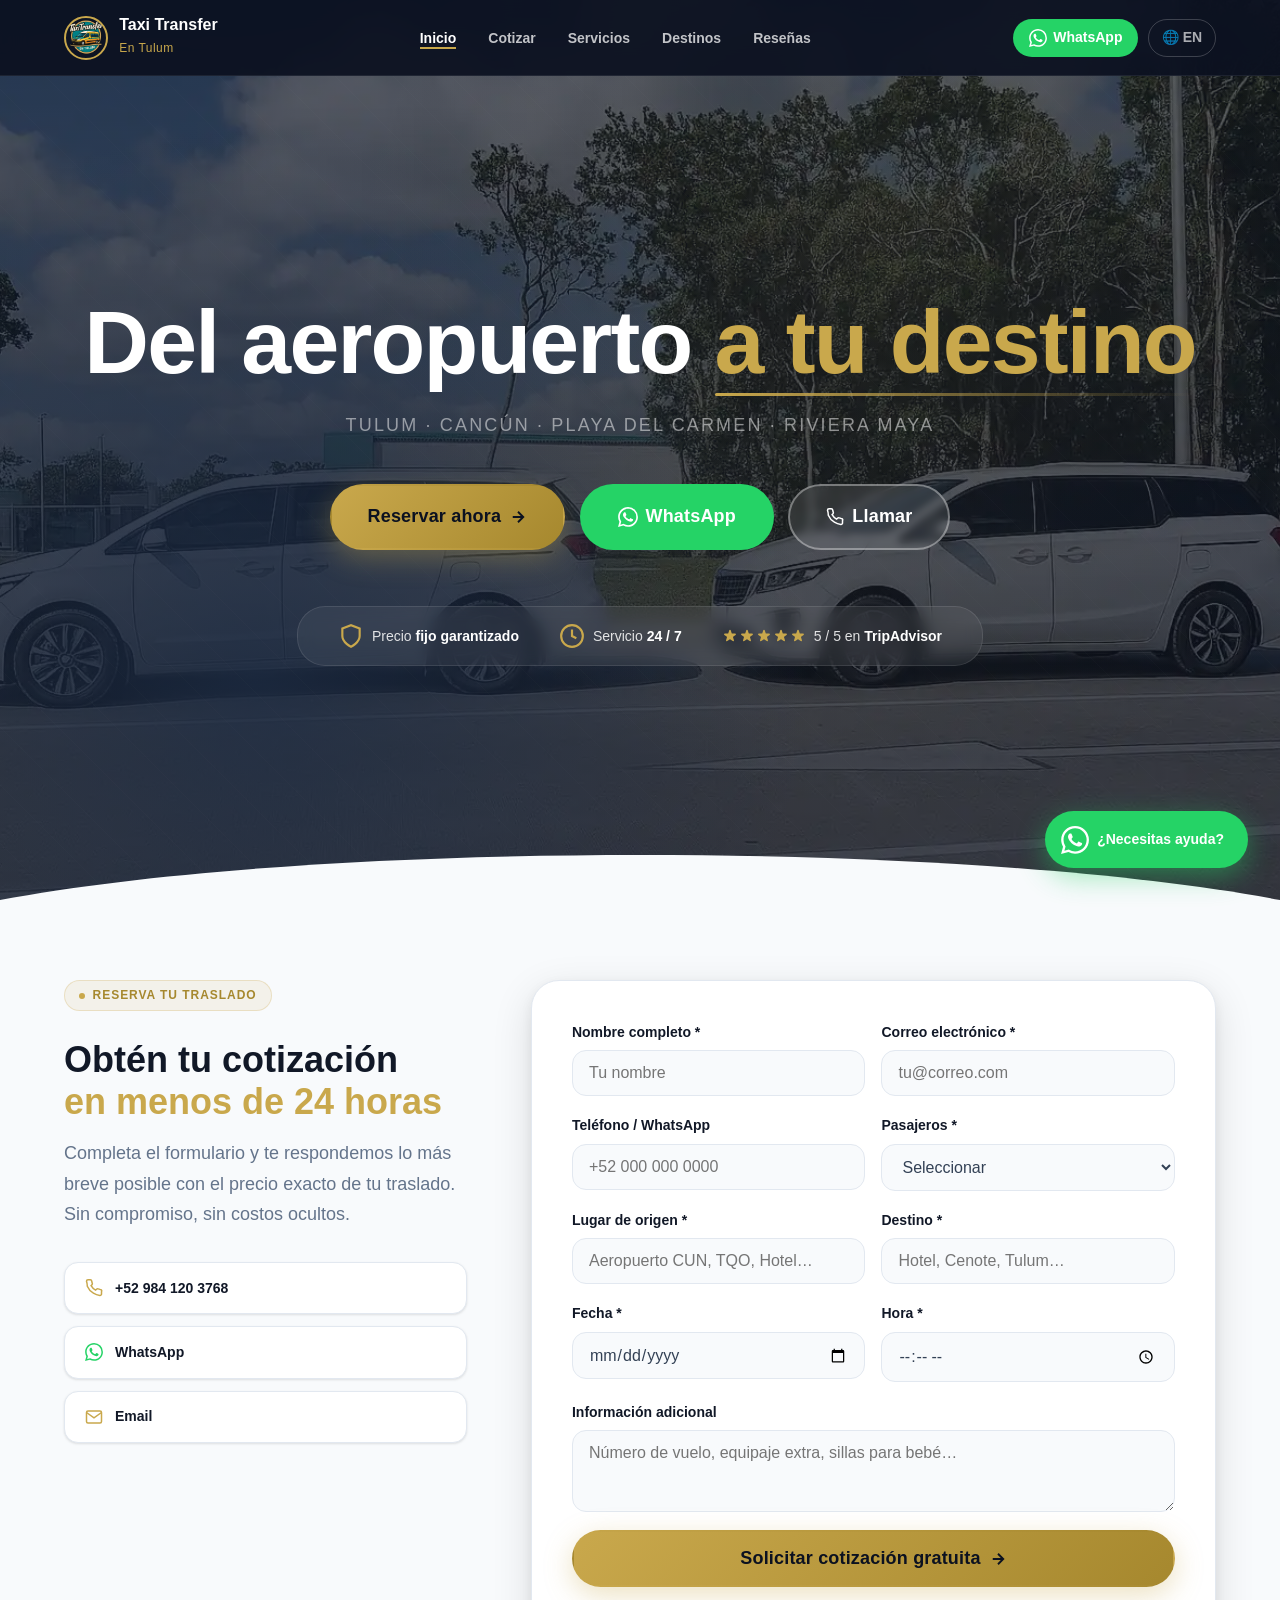
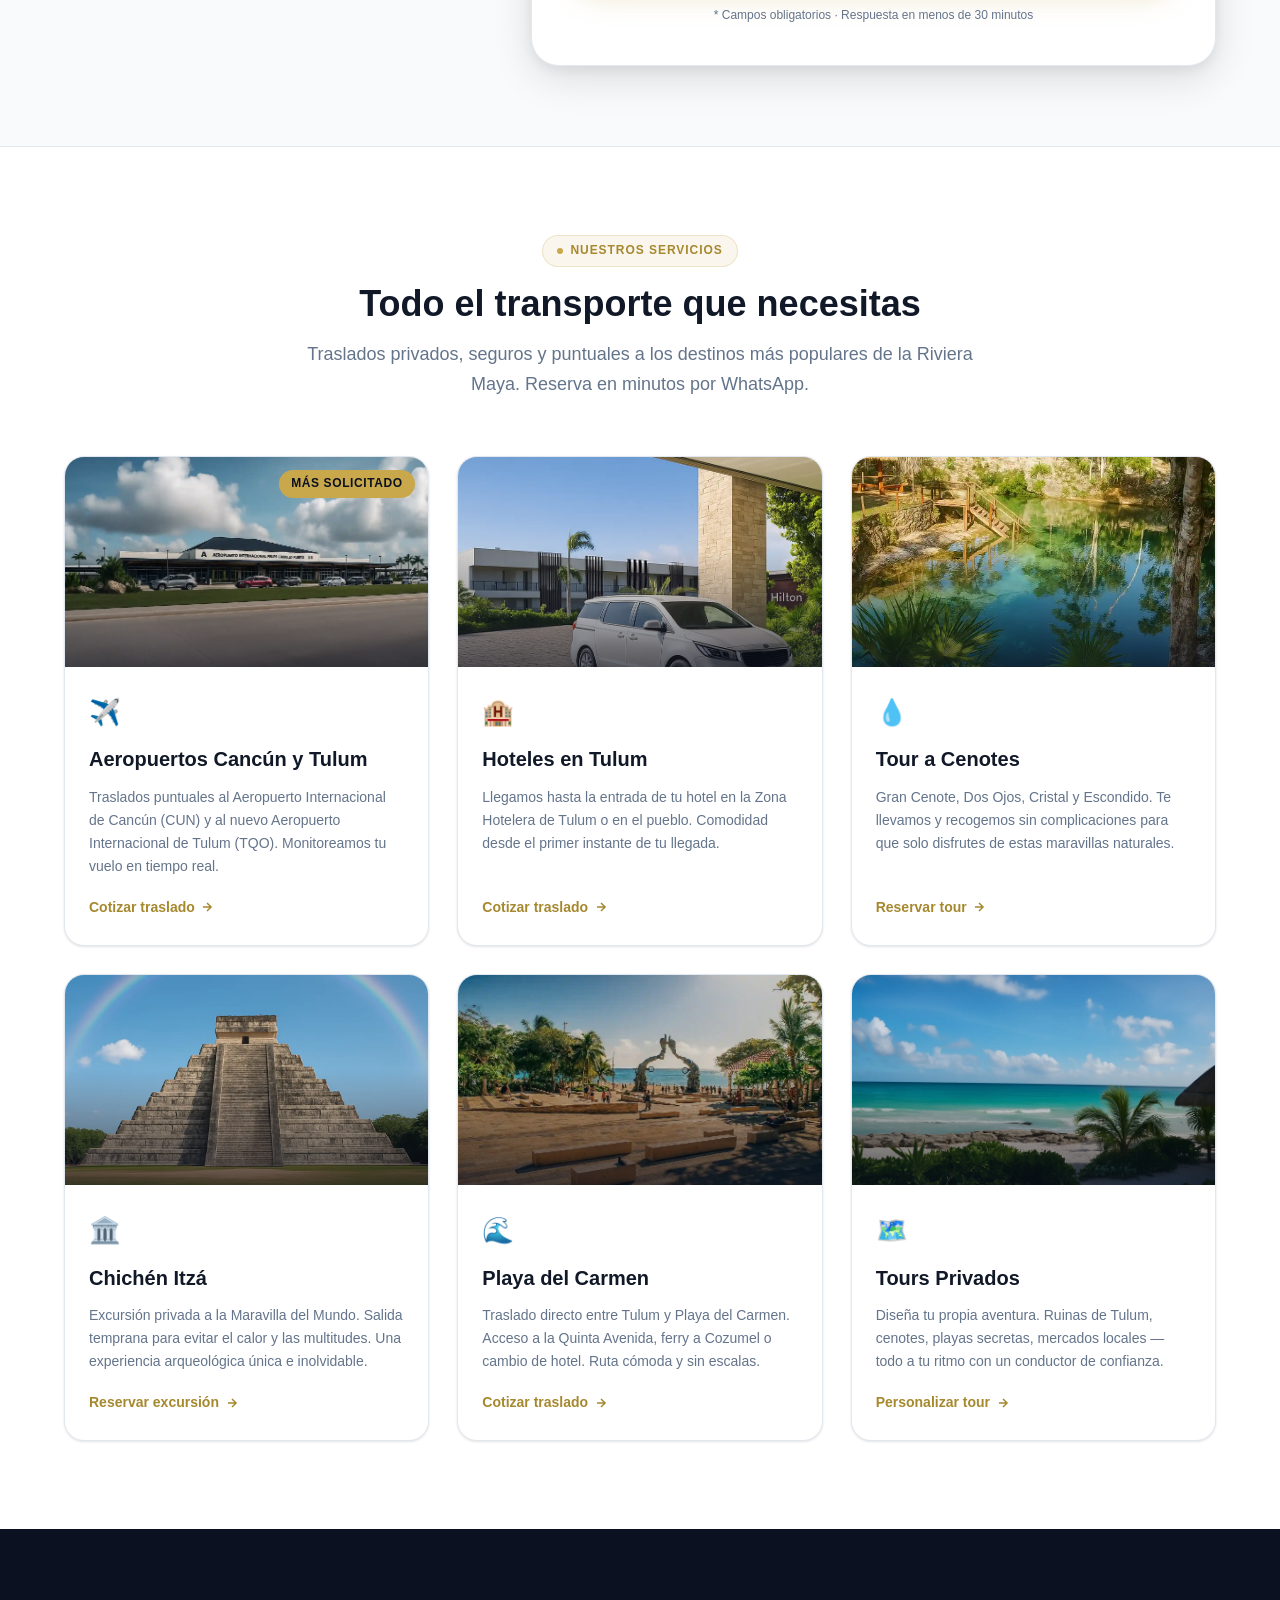
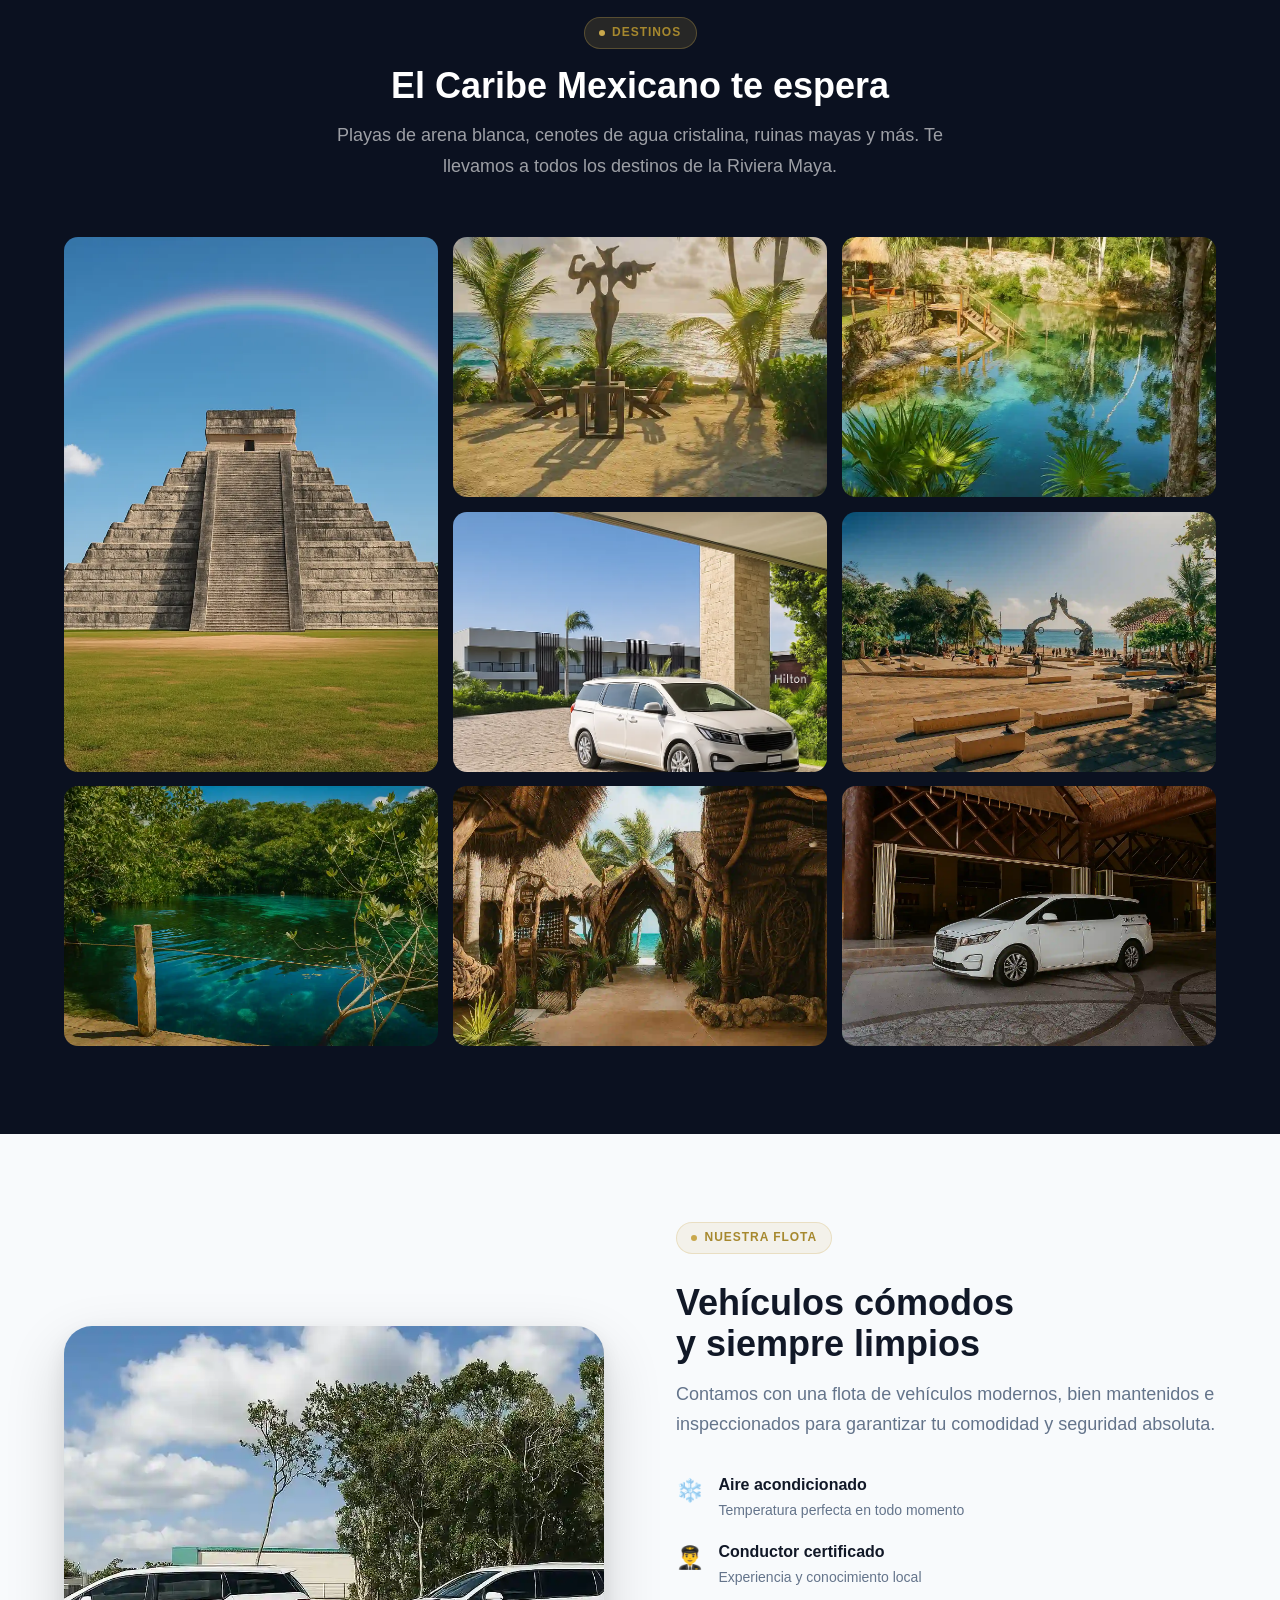
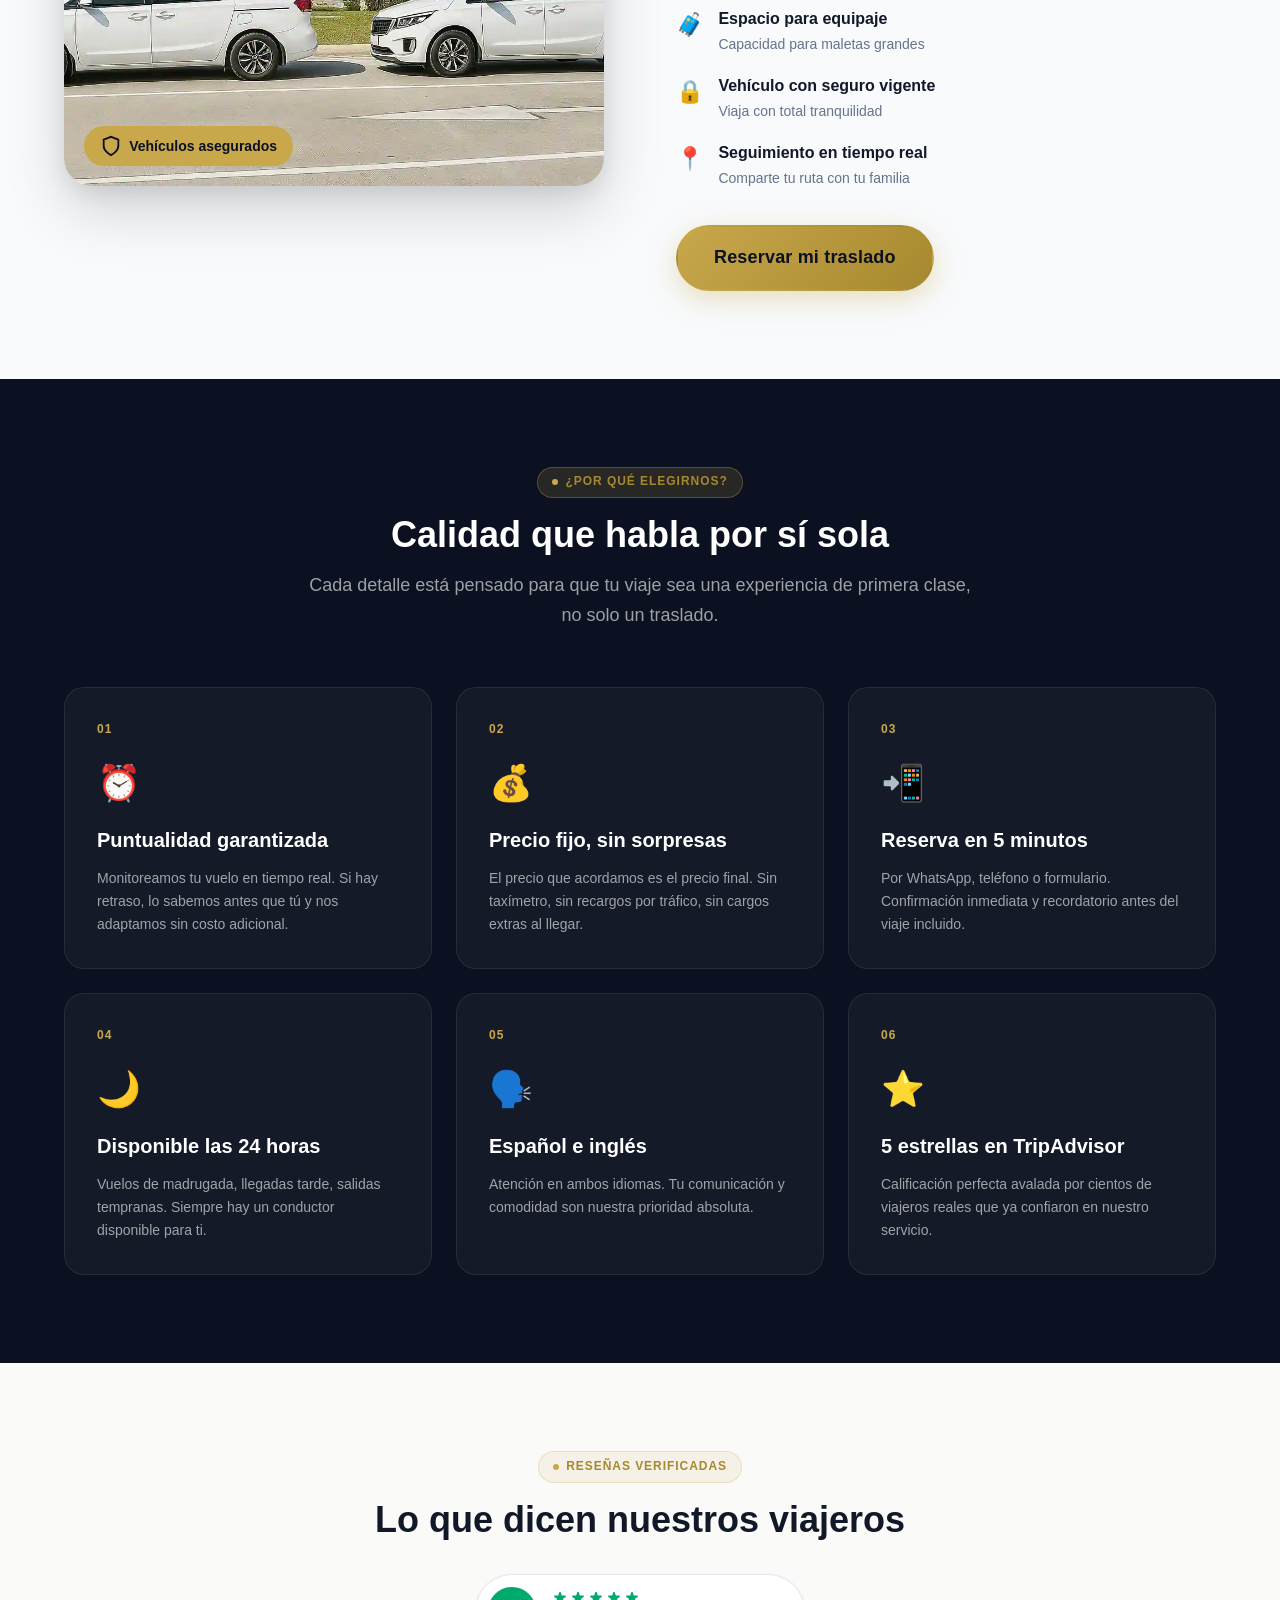
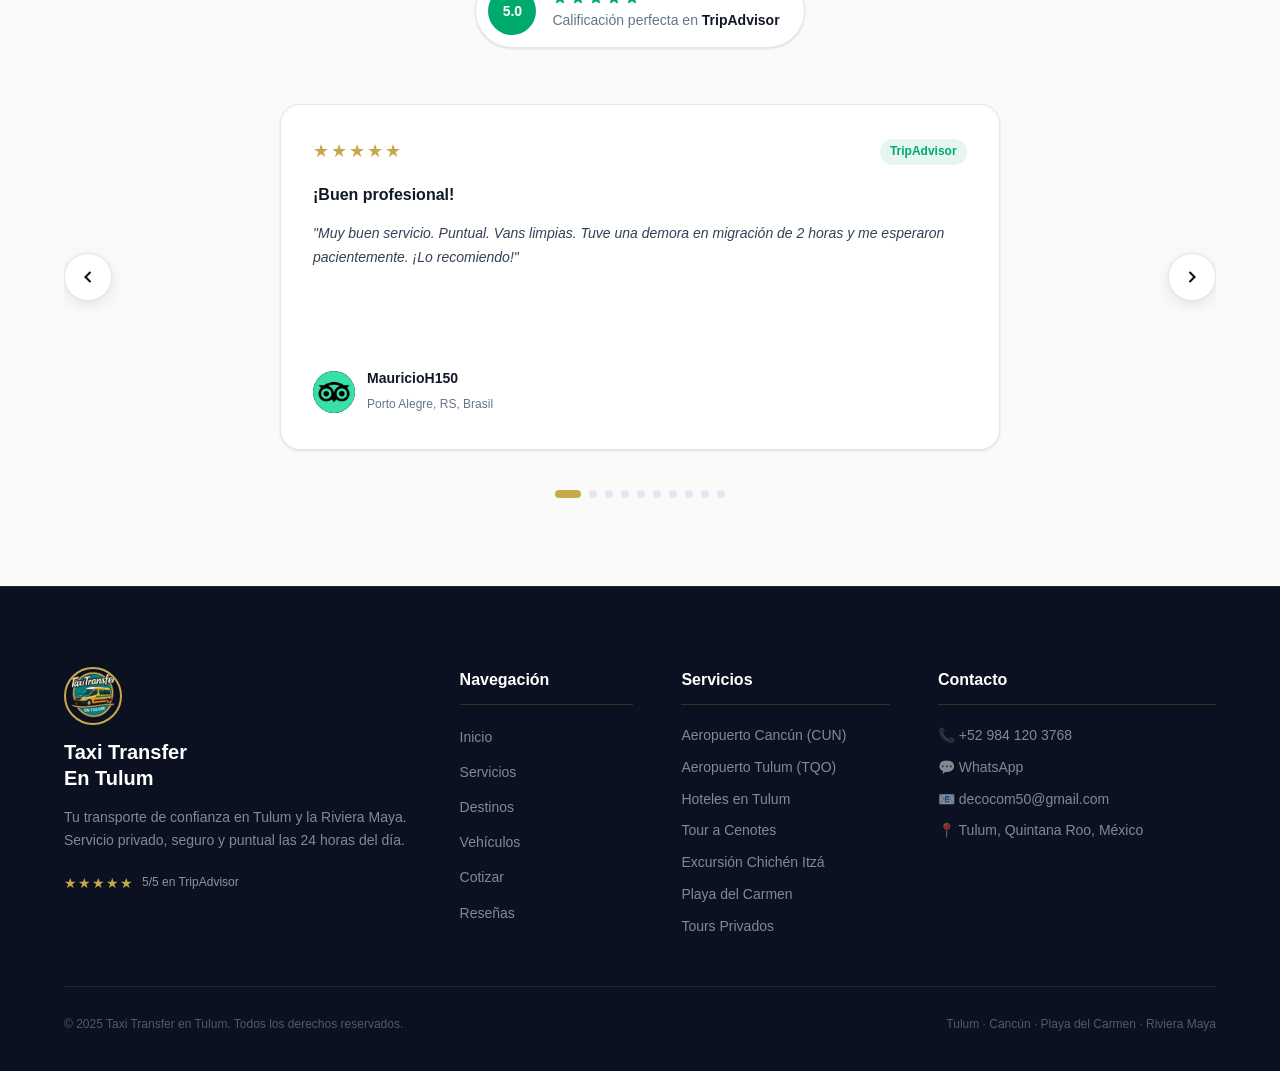
==== commit 6fde9699: "Update index.html" ====
--- a/index.html
+++ b/index.html
@@ -130,7 +130,7 @@
       <div class="hero__pattern" aria-hidden="true"></div>
       <div class="hero__content container">
         <h1 class="hero__title">
-          Tu traslado ideal, <em>donde tú necesites</em>
+          Del aeropuerto <em>a tu destino</em>
         </h1>
         <p class="hero__subtitle">Tulum · Cancún · Playa del Carmen · Riviera Maya</p>
         <div class="hero__cta">
--- a/css/style.css
+++ b/css/style.css
@@ -343,7 +343,9 @@
 ═══════════════════════════════════════ */
 .hero {
   min-height: 100vh;
-  background: var(--navy);
+  background:
+    linear-gradient(rgba(11,17,32,.68) 0%, rgba(11,17,32,.78) 100%),
+    url('../Vehiculos.webp') center / cover no-repeat;
   display: flex;
   align-items: center;
   position: relative;
@@ -1419,6 +1421,18 @@
 @media (max-width: 768px) {
   :root { --header-h: 68px; --gap: 1.1rem; }
   .section { padding: 3rem 0; }
+
+  body, html {
+    width: 100%;
+    overflow-x: hidden;
+    position: relative;
+  }
+  .container {
+    width: 100%;
+    max-width: 100vw;
+    overflow-x: hidden;
+    padding: 0 1.25rem;
+  }
 
   /* ── Nav simplificado ── */
   .nav__toggle { display: none; }
@@ -1458,6 +1472,9 @@
     min-height: 100svh;
     min-height: 100vh;
     align-items: flex-start;
+    background:
+      linear-gradient(rgba(11,17,32,.65) 0%, rgba(11,17,32,.80) 100%),
+      url('../Hotel%20uno.webp') center / cover no-repeat;
   }
   .hero__content {
     text-align: center;
@@ -1544,20 +1561,48 @@
   .form-row { grid-template-columns: 1fr; }
   .booking__form-card { padding: 1.25rem; border-radius: var(--r-lg); }
   .booking__header h2 { font-size: var(--fs-2xl); }
-  .booking__quick-contact { flex-direction: column; gap: .55rem; }
-  .quick-btn { width: 100%; justify-content: flex-start; padding: .7rem 1rem; }
+  .booking__quick-contact { flex-direction: column; gap: .75rem; }
+  .quick-btn {
+    width: 100%;
+    justify-content: center;
+    padding: 1rem;
+    font-size: var(--fs-md);
+  }
 
   /* ── Services ── */
   .services__grid { grid-template-columns: 1fr; }
   .svc-card__img  { height: 180px; }
 
-  /* ── Gallery ── */
-  .gallery__grid { grid-template-columns: 1fr 1fr; gap: .6rem; }
-  .gallery__item       { height: 150px; }
-  .gallery__item--tall { grid-row: span 2; }
-  .gallery__caption    { opacity: 1; }
-  .gallery__caption h3 { font-size: var(--fs-md); }
-  .gallery__caption p  { font-size: var(--fs-xs); }
+  /* ── Gallery — Carrusel horizontal ── */
+  .gallery__grid {
+    display: flex;
+    overflow-x: auto;
+    scroll-snap-type: x mandatory;
+    -webkit-overflow-scrolling: touch;
+    gap: .85rem;
+    padding: 0 1.25rem 1.25rem;
+    margin: 0 -1.25rem;
+    scrollbar-width: none;
+    -ms-overflow-style: none;
+    /* anular grid */
+    grid-template-columns: unset;
+    grid-auto-rows: unset;
+  }
+  .gallery__grid::-webkit-scrollbar { display: none; }
+  .gallery__item {
+    flex: 0 0 78vw;
+    height: 250px;
+    scroll-snap-align: start;
+    border-radius: var(--r-lg);
+    grid-row: unset !important;
+  }
+  .gallery__item--tall { grid-row: unset !important; }
+  .gallery__caption {
+    opacity: 1;
+    background: linear-gradient(to top, rgba(11,17,32,.92) 0%, transparent 60%);
+  }
+  .gallery__caption h3 { font-size: var(--fs-xl); }
+  .gallery__caption p  { font-size: var(--fs-sm); }
 
   /* ── Why us ── */
   .why-grid { grid-template-columns: 1fr; gap: 1rem; }
@@ -1576,6 +1621,21 @@
   /* ── WhatsApp float ── */
   .wa-float span { display: none; }
   .wa-float { padding: 1rem; border-radius: 50%; bottom: 1.25rem; right: 1.25rem; }
+
+  /* ── Anti-overflow iOS / botones largos ── */
+  main {
+    overflow-x: hidden;
+    width: 100%;
+  }
+  .btn {
+    white-space: normal !important;
+    text-align: center;
+    line-height: 1.3;
+  }
+  p, a, span, h1, h2, h3, h4, li {
+    overflow-wrap: break-word;
+    word-break: break-word;
+  }
 }
 
 /* ═══════════════════════════════════════
@@ -1585,9 +1645,7 @@
   .hero__title { font-size: clamp(1.4rem, 7vw, 1.75rem); }
   .hero__badges { padding: .65rem .5rem; }
   .hero__badge-item { padding: .15rem .35rem; font-size: .68rem; }
-  .gallery__grid { grid-template-columns: 1fr; gap: .5rem; }
-  .gallery__item { height: 180px; }
-  .gallery__item--tall { grid-row: span 1; }
+  .gallery__item { height: 220px; flex: 0 0 85vw; }
   .booking__form-card { padding: 1rem; }
   .section { padding: 2.5rem 0; }
 }
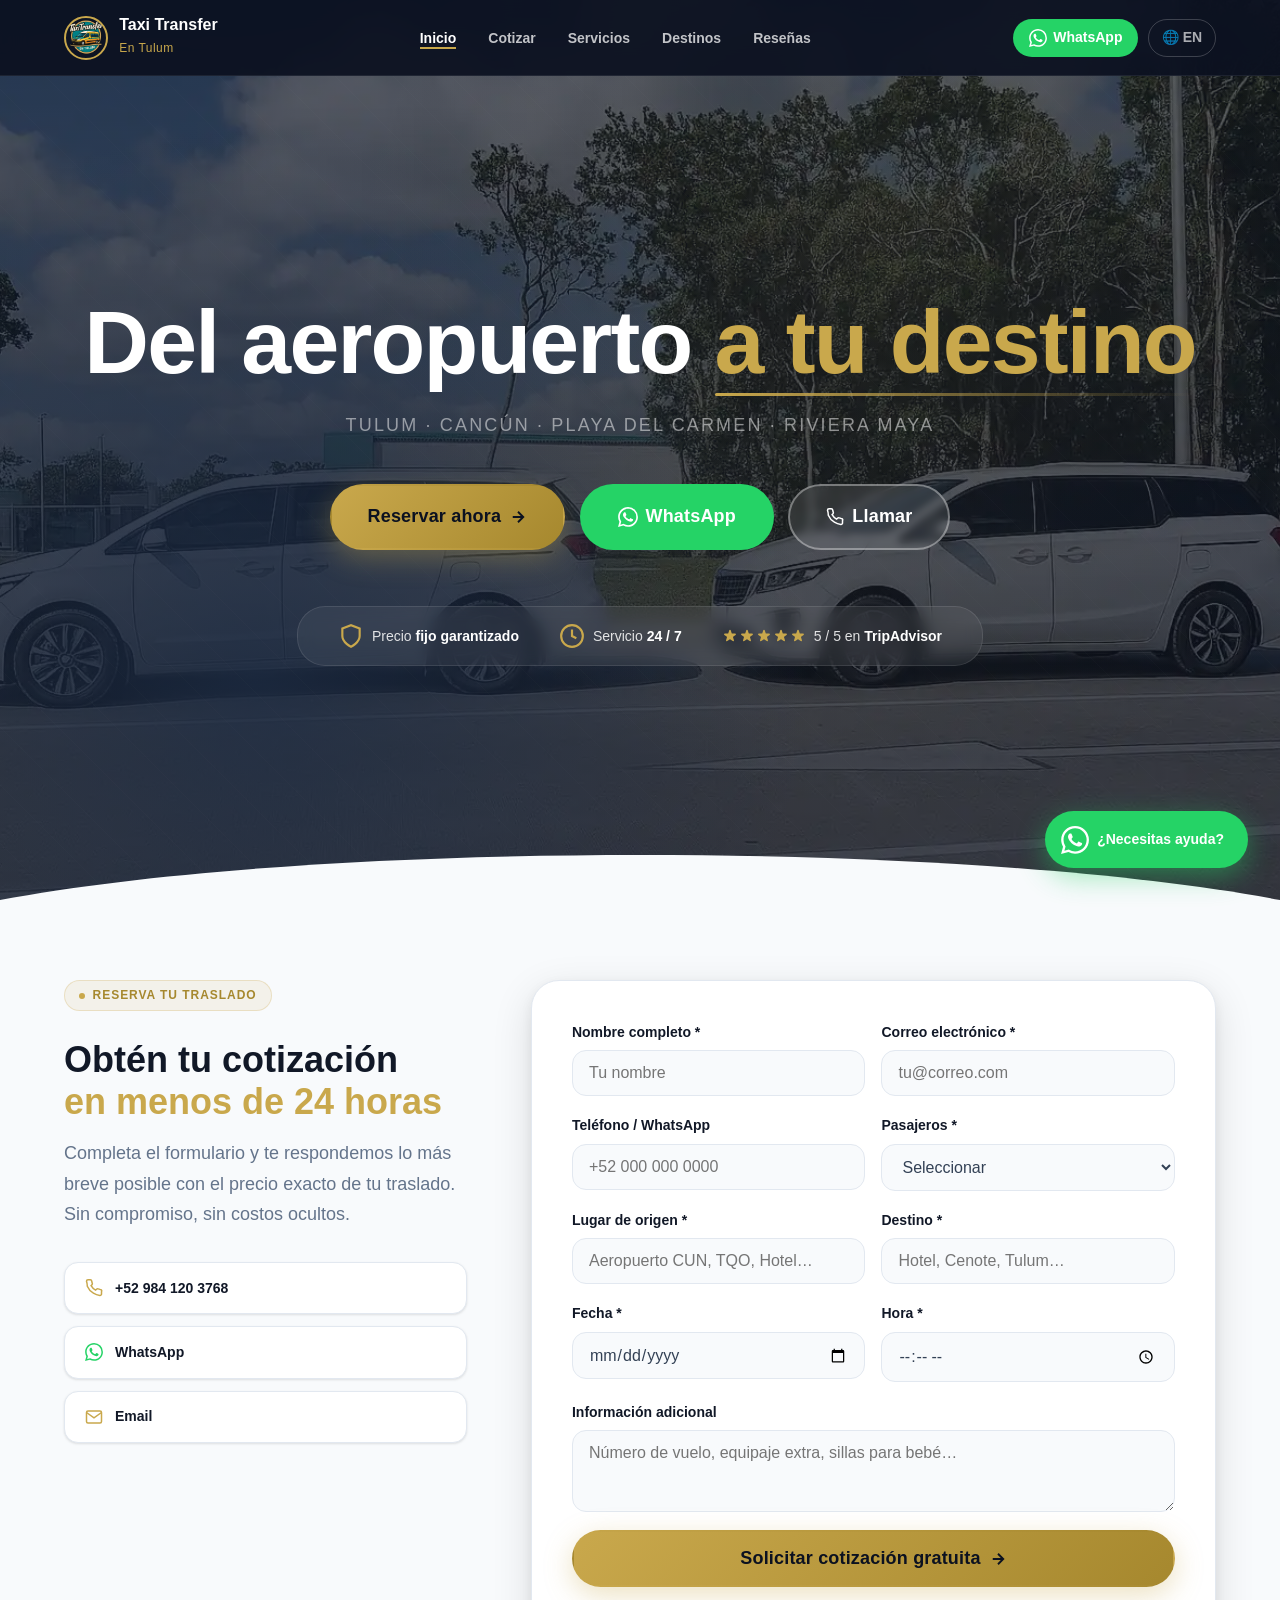
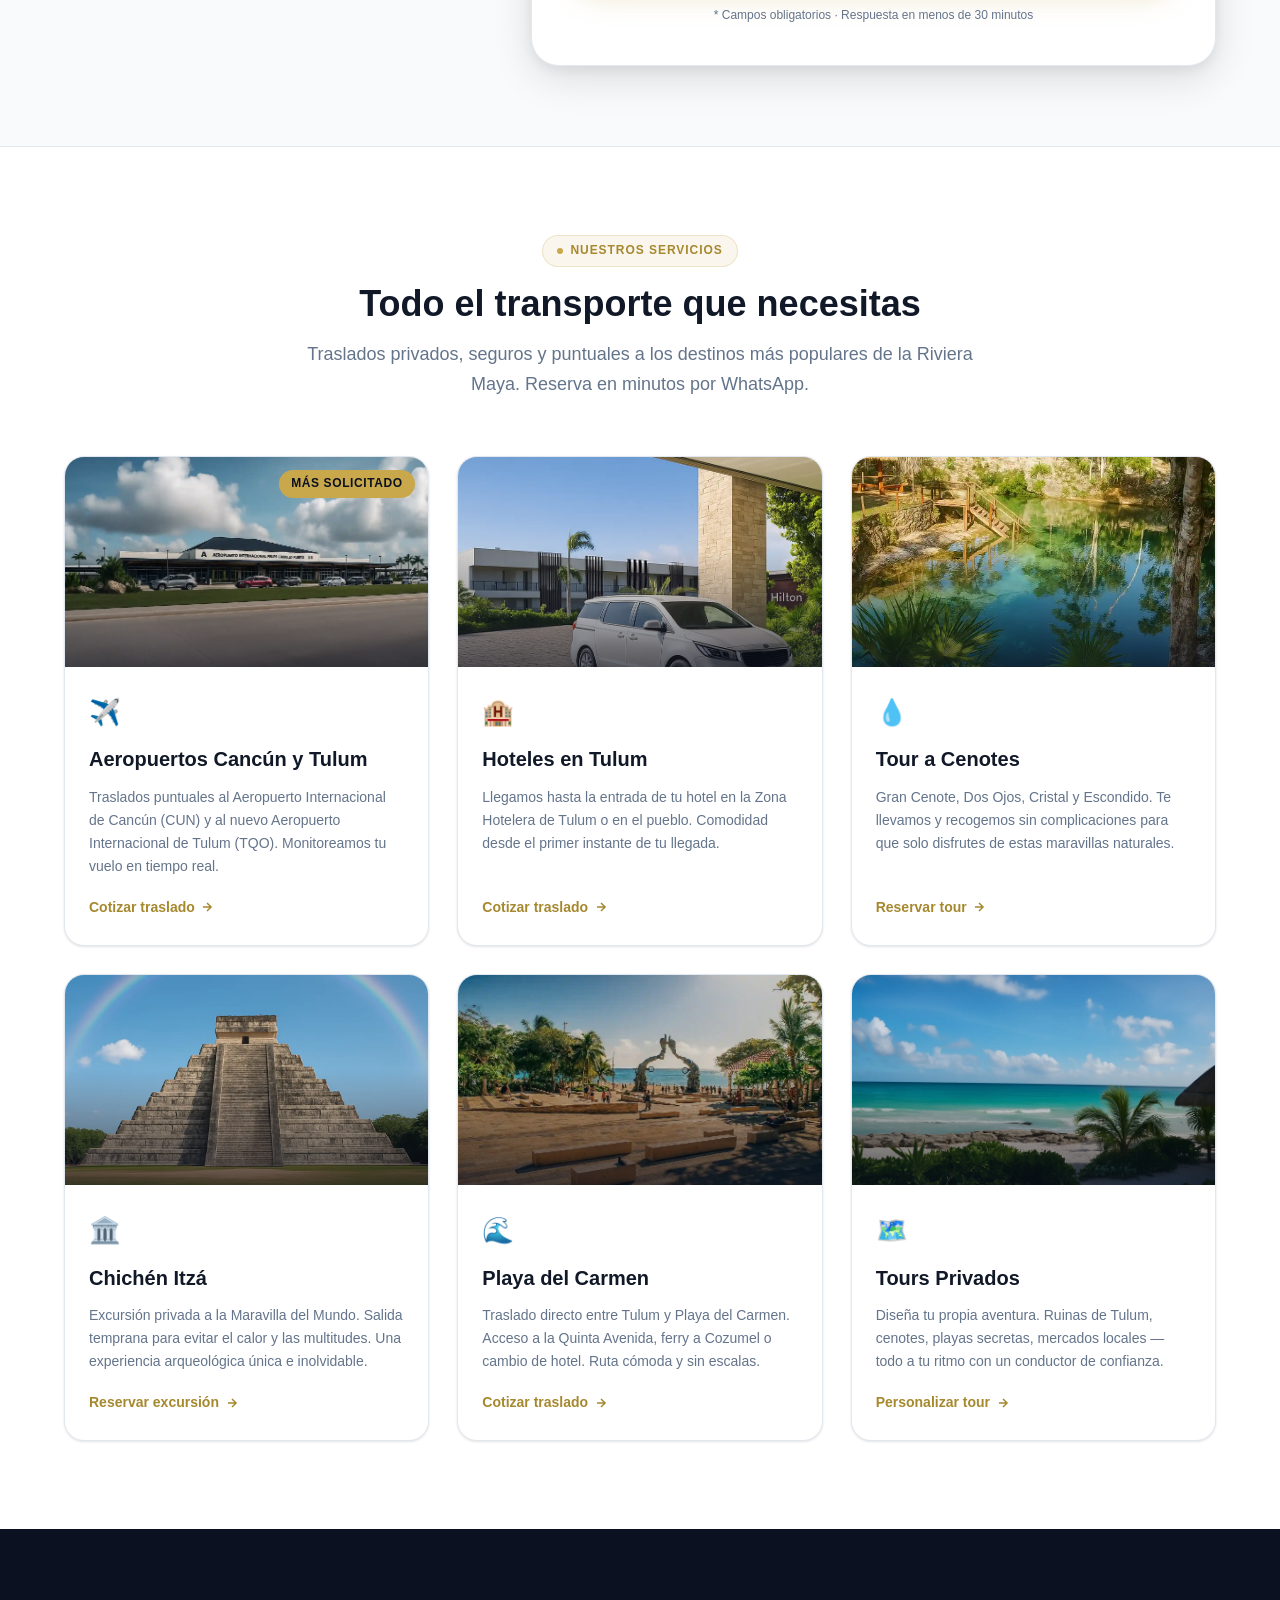
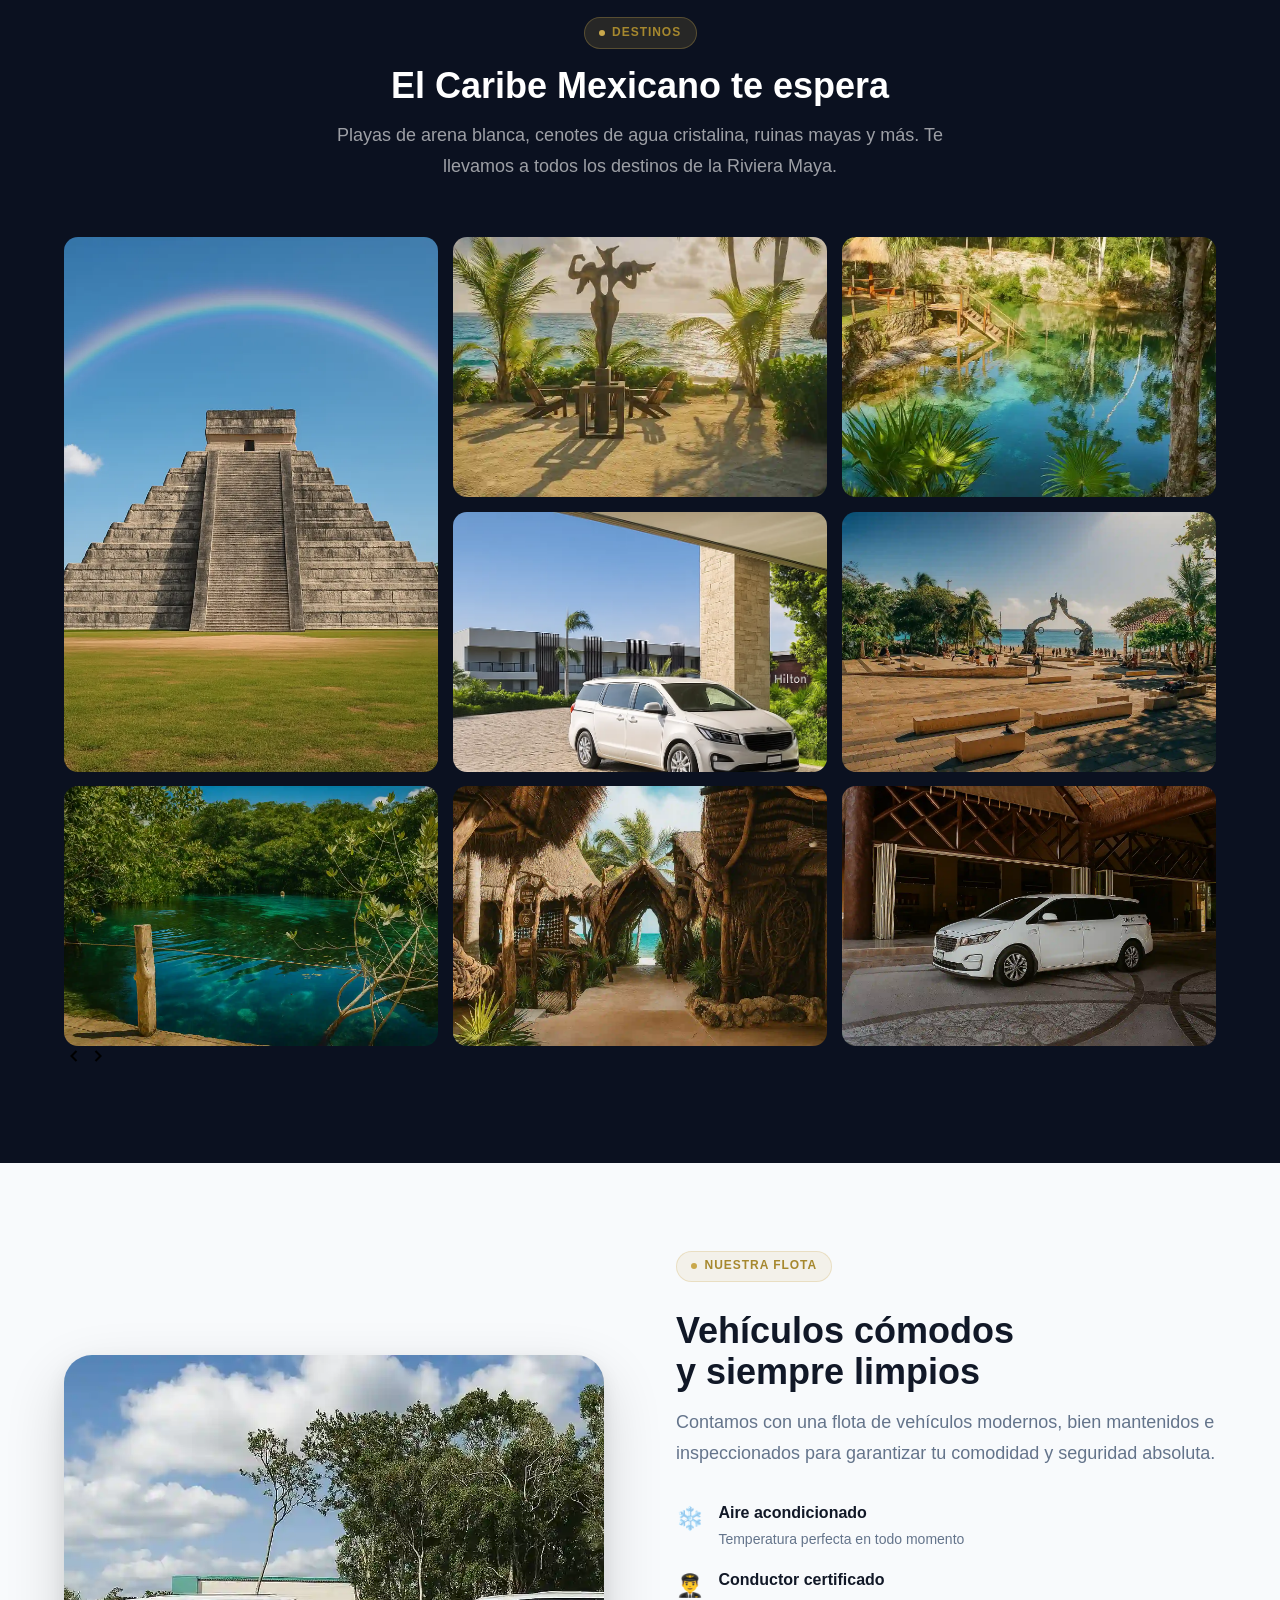
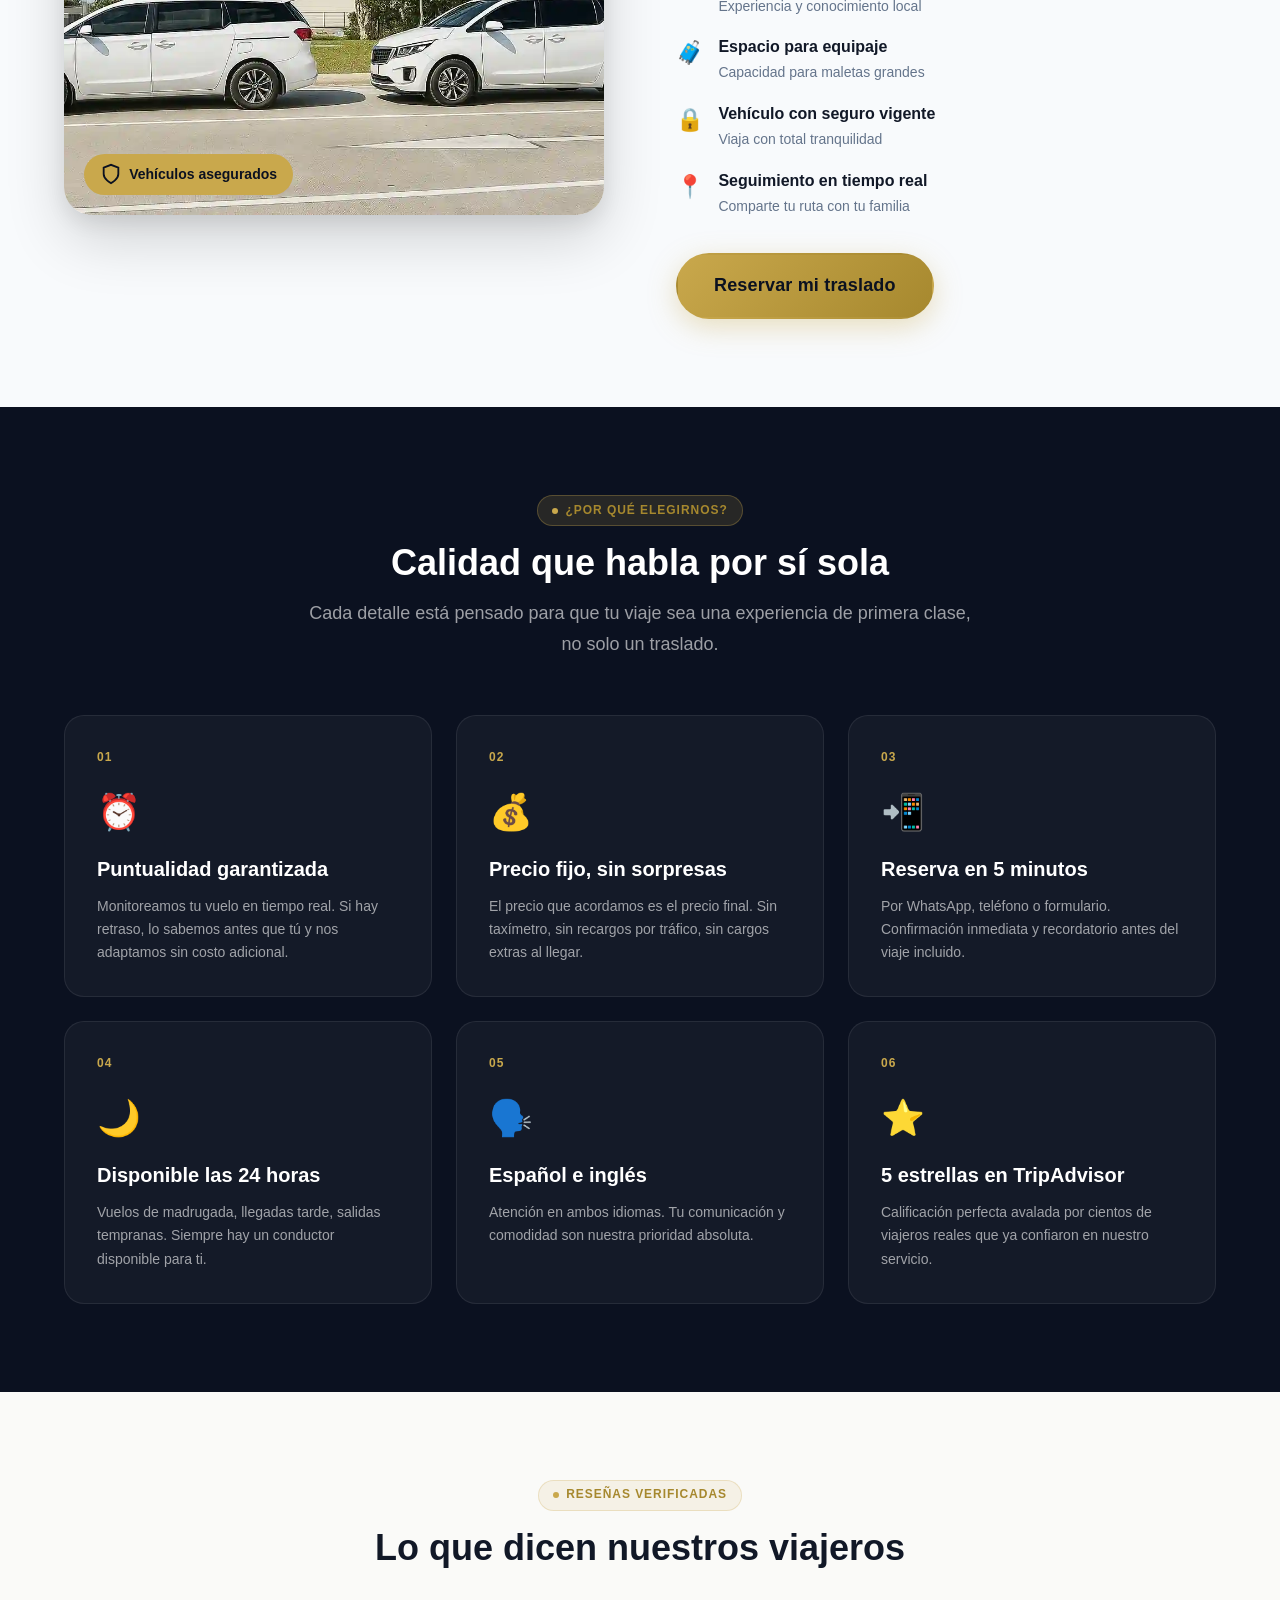
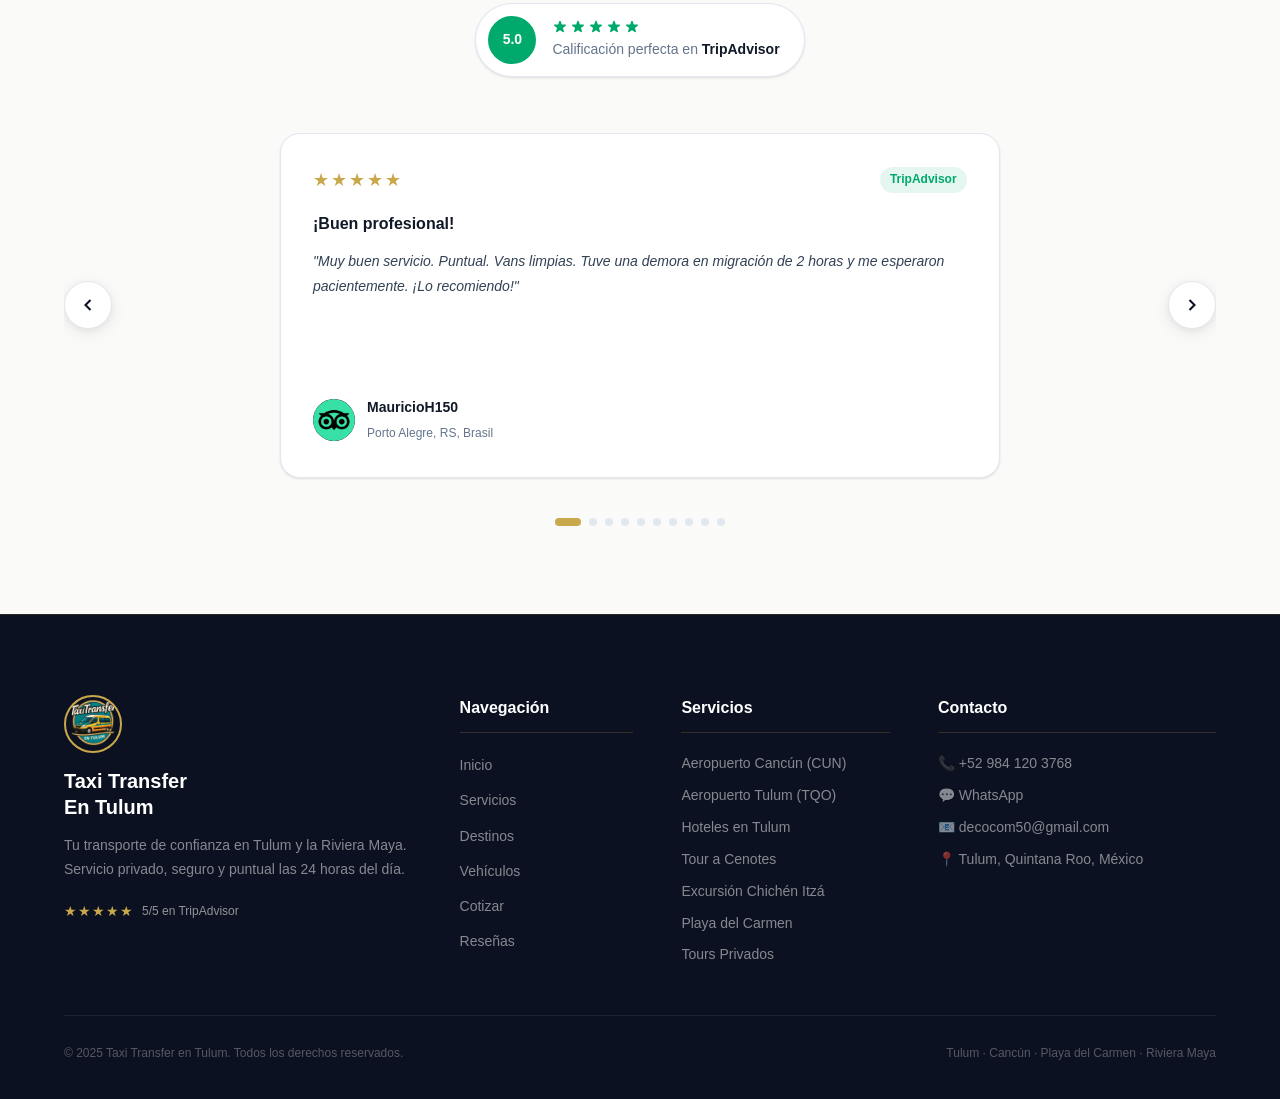
==== commit 3173108b: "Update index.html" ====
--- a/index.html
+++ b/index.html
@@ -406,7 +406,8 @@
           <h2 class="section__title">El Caribe Mexicano te espera</h2>
           <p class="section__desc">Playas de arena blanca, cenotes de agua cristalina, ruinas mayas y más. Te llevamos a todos los destinos de la Riviera Maya.</p>
         </header>
-        <div class="gallery__grid">
+        <div class="gallery__carousel-wrap">
+        <div class="gallery__grid" id="galleryGrid">
           <!-- columna 1: imagen alta que ocupa filas 1 y 2 -->
           <div class="gallery__item gallery__item--tall">
             <img src="Chichen%20Itza.webp" alt="Chichén Itzá - excursión privada desde Tulum" loading="lazy">
@@ -443,6 +444,13 @@
             <img src="Hotel%20dos.webp" alt="Alojamiento en Tulum - llegamos a la puerta de tu hotel" loading="lazy">
             <div class="gallery__caption"><h3>Alojamiento</h3><p>Llegamos a tu puerta</p></div>
           </div>
+        </div>
+        <button class="gallery__btn gallery__btn--prev" id="galleryPrev" aria-label="Destino anterior">
+          <svg width="20" height="20" viewBox="0 0 24 24" fill="none" stroke="currentColor" stroke-width="2.5"><path d="M15 18l-6-6 6-6"/></svg>
+        </button>
+        <button class="gallery__btn gallery__btn--next" id="galleryNext" aria-label="Siguiente destino">
+          <svg width="20" height="20" viewBox="0 0 24 24" fill="none" stroke="currentColor" stroke-width="2.5"><path d="M9 18l6-6-6-6"/></svg>
+        </button>
         </div>
       </div>
     </section>
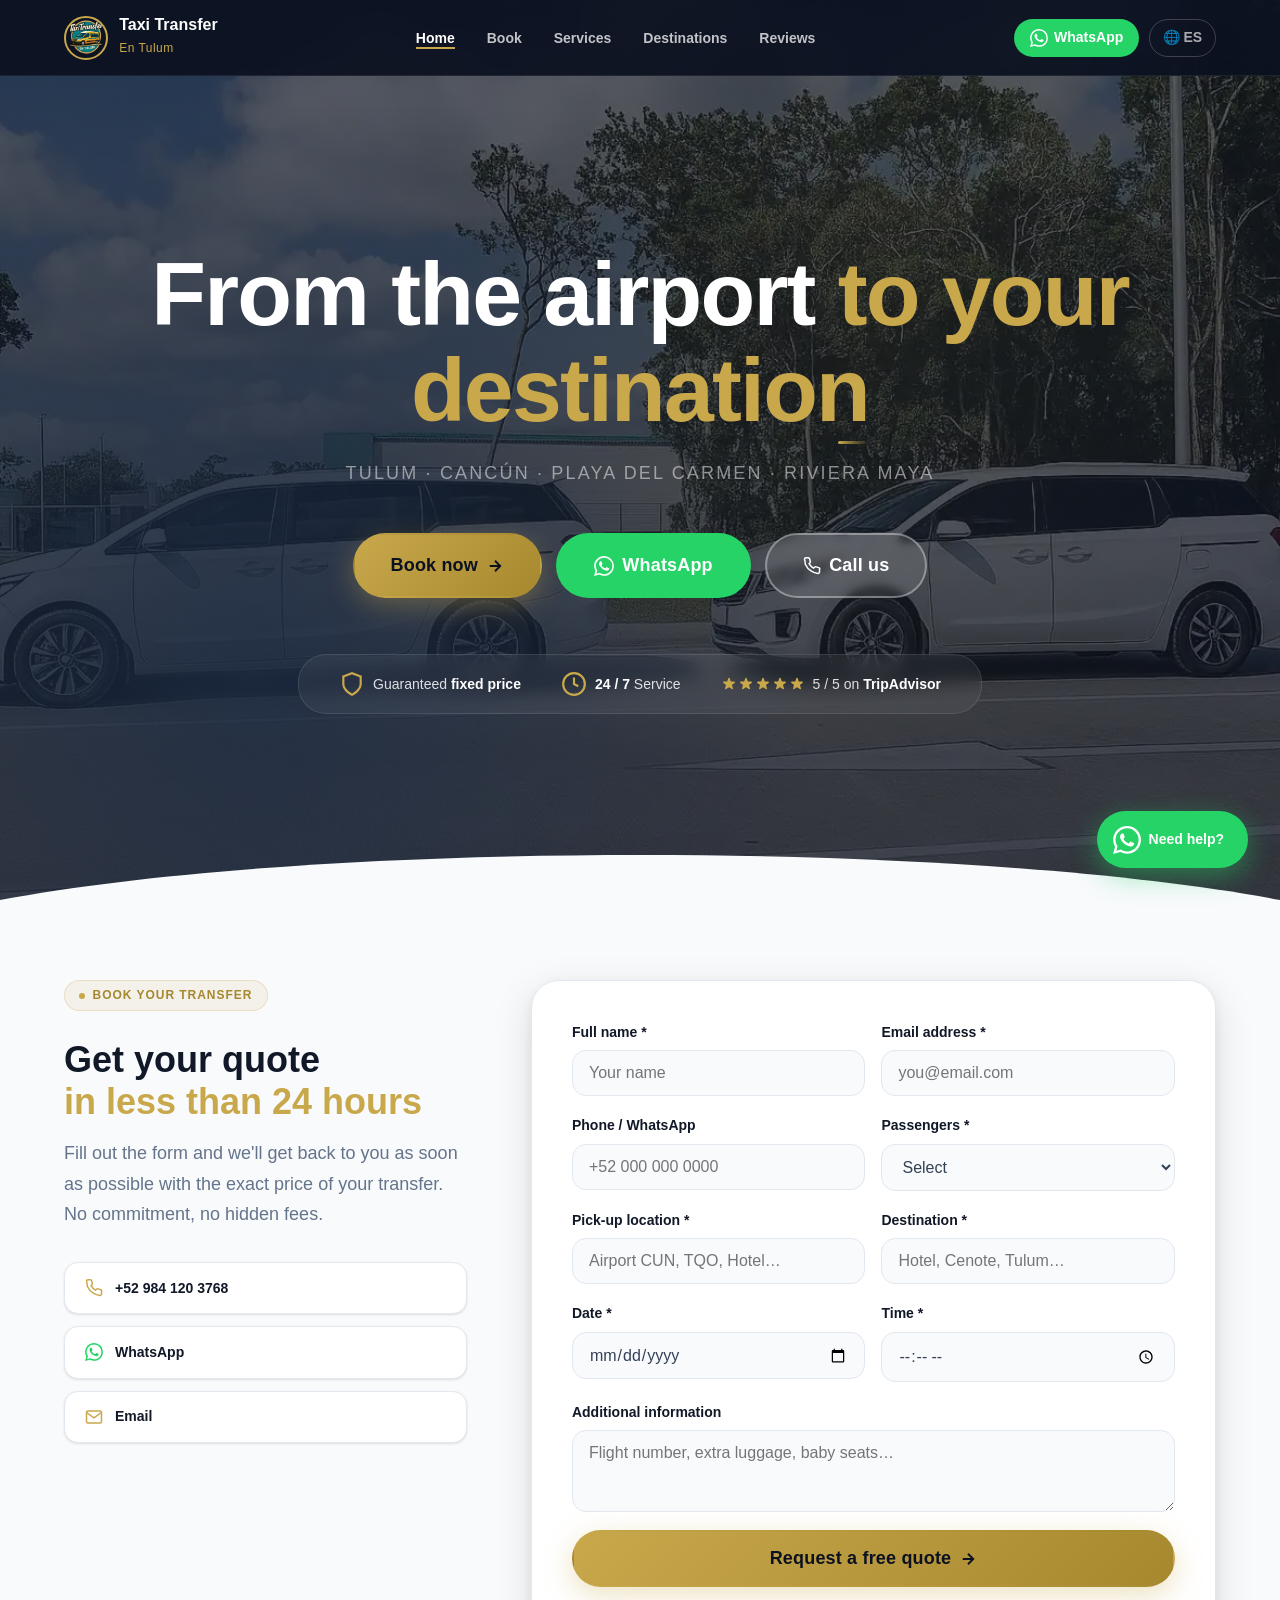
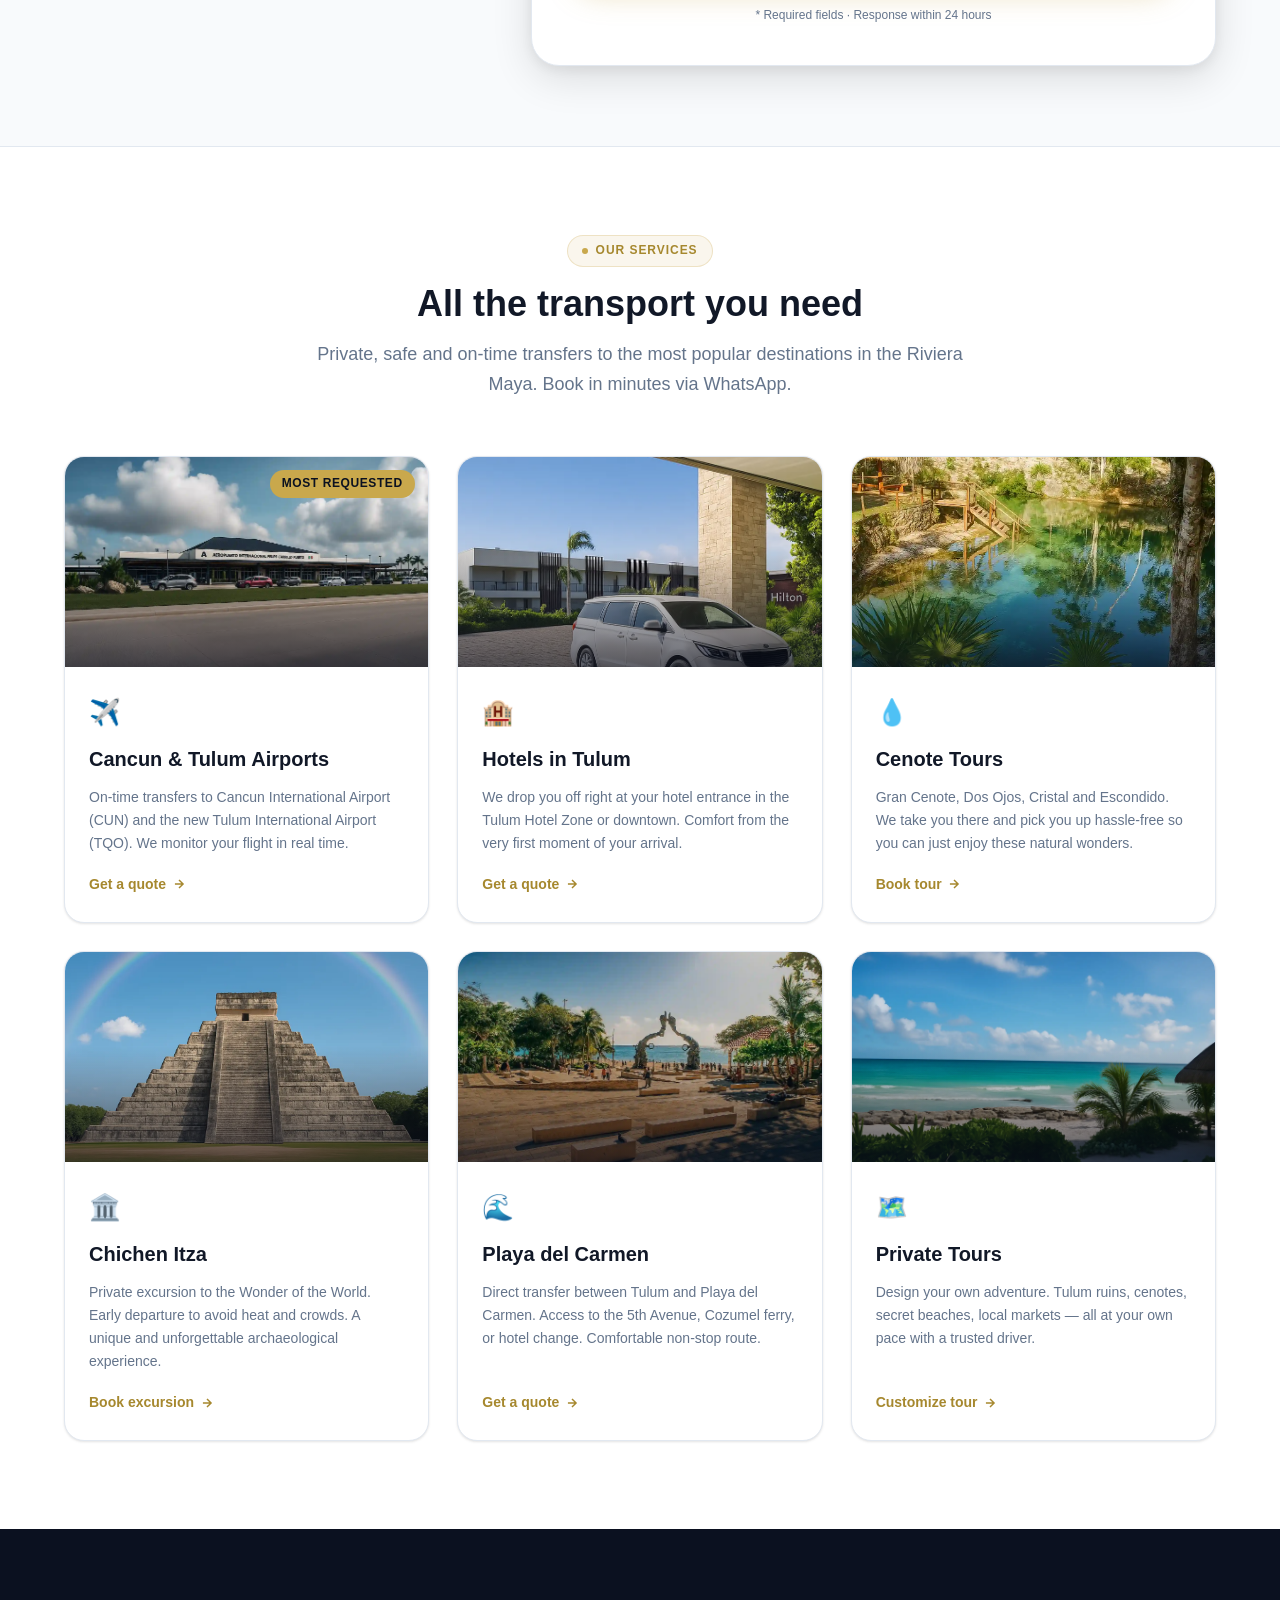
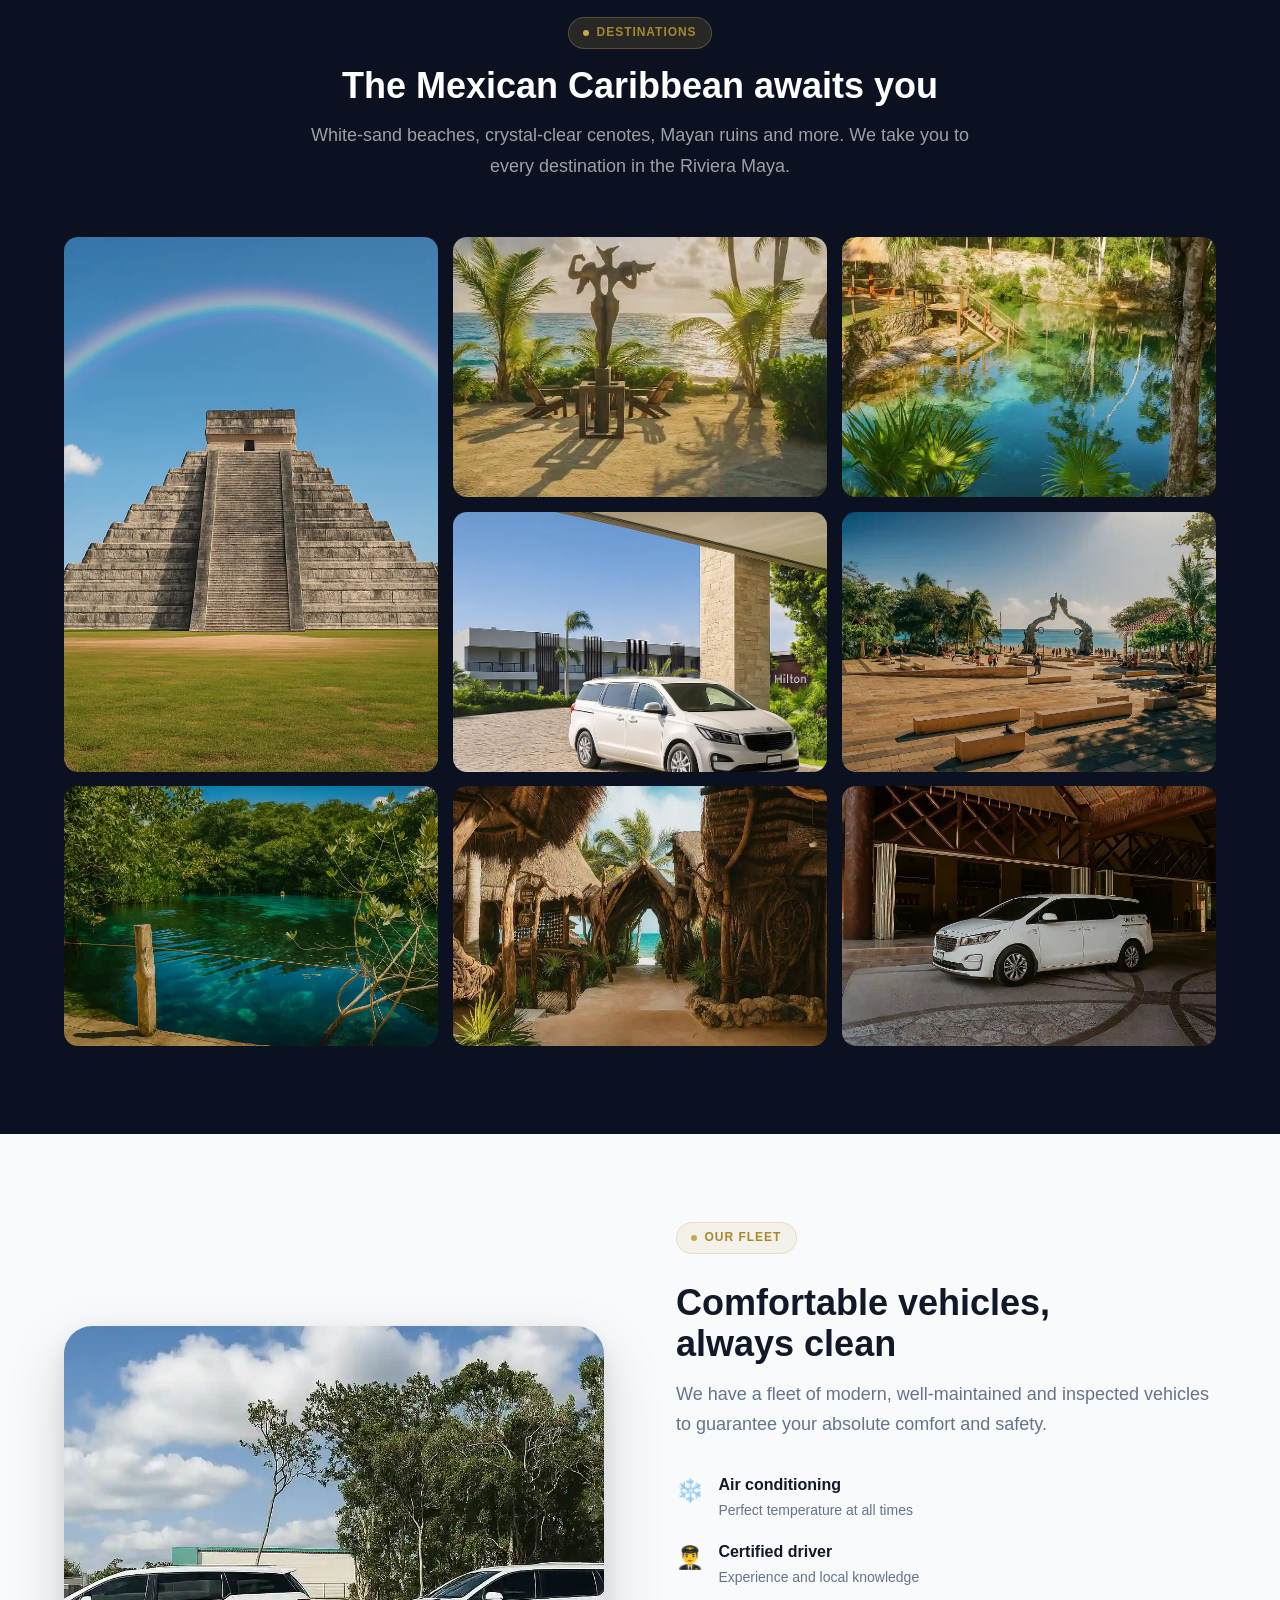
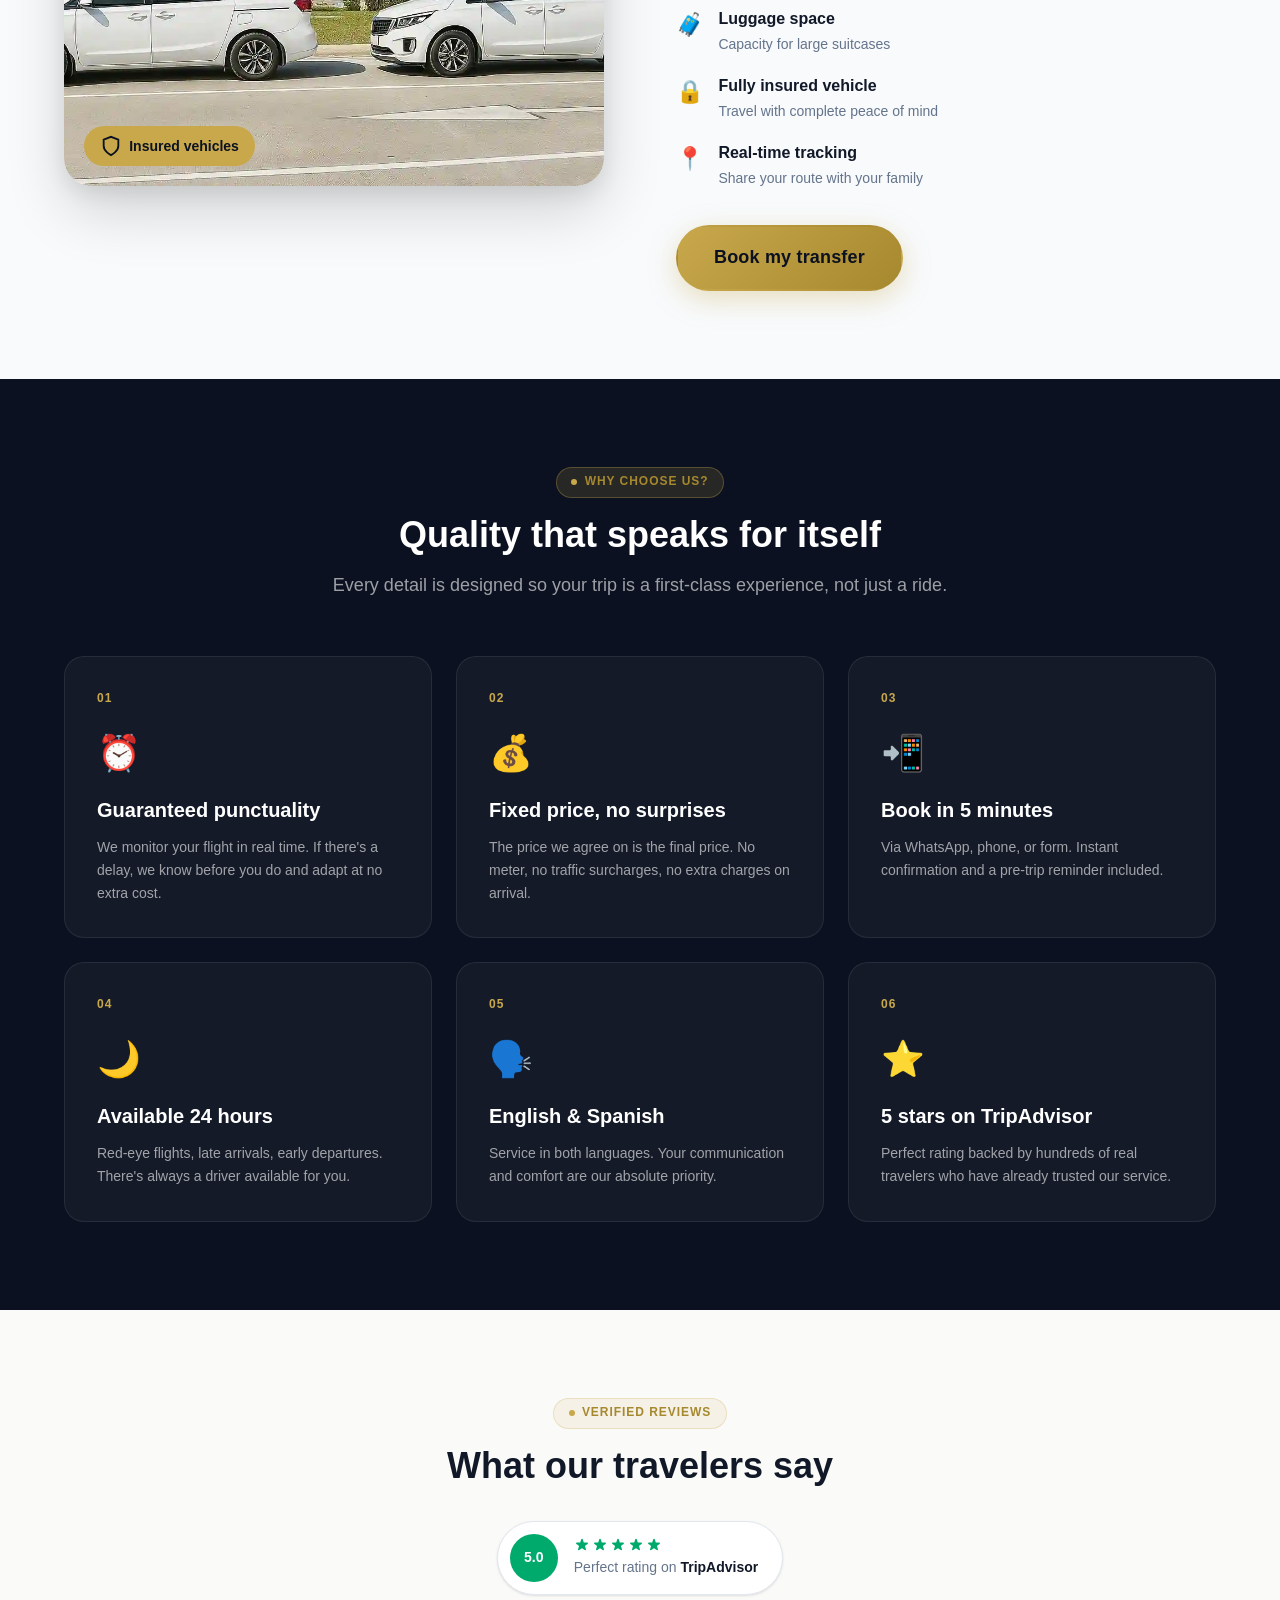
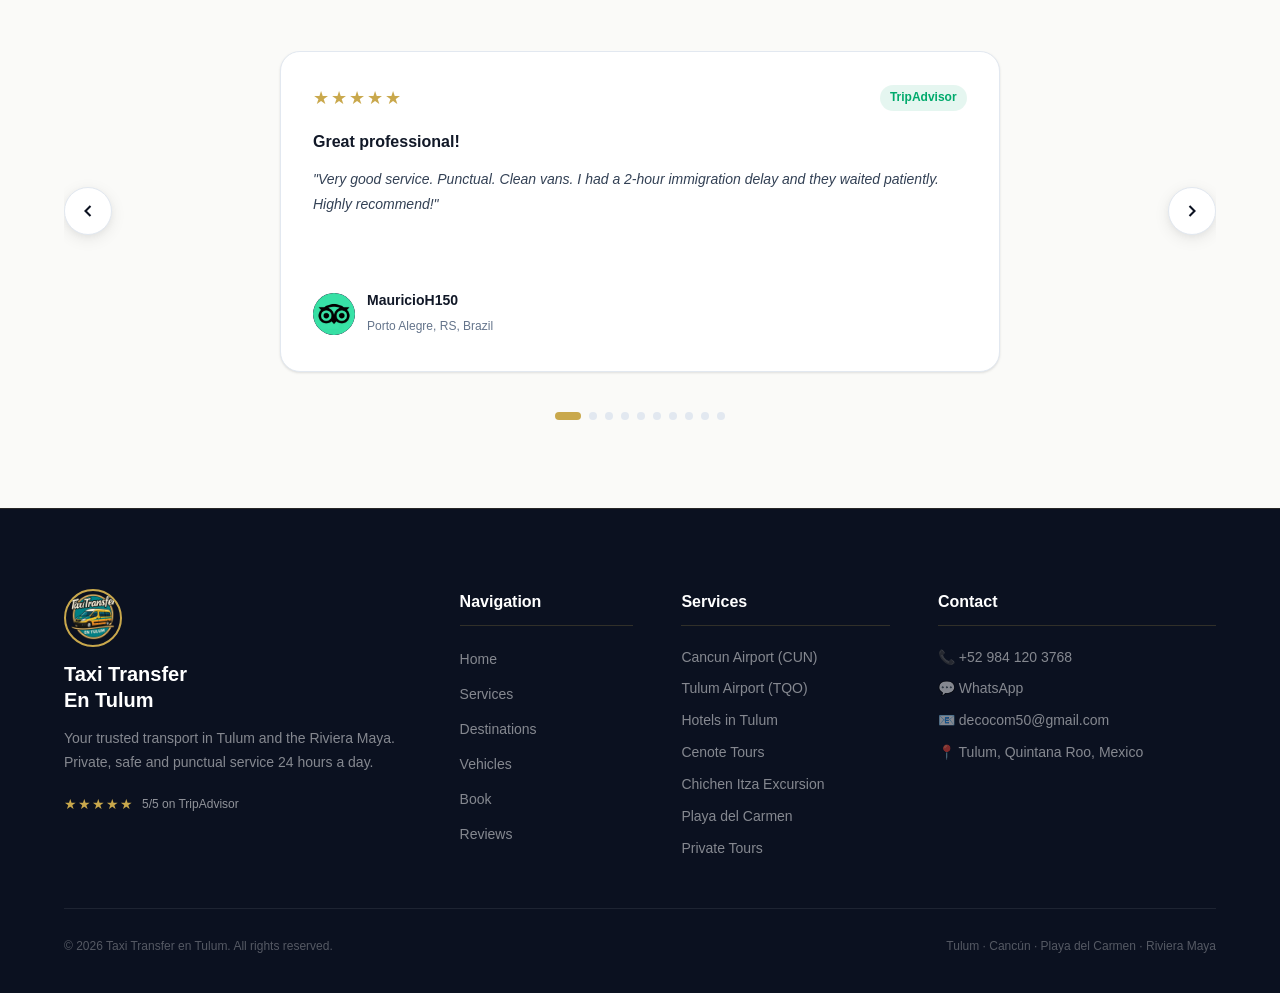
==== commit 57121381: "Add files via upload" ====
--- a/index.html
+++ b/index.html
@@ -1,32 +1,32 @@
 <!DOCTYPE html>
-<html lang="es">
+<html lang="en">
 <head>
   <meta charset="UTF-8">
   <meta name="viewport" content="width=device-width, initial-scale=1.0">
 
-  <title>Taxi Transfer en Tulum | Traslados al Aeropuerto de Cancún y Tulum</title>
-  <meta name="description" content="Servicio premium de taxi transfer en Tulum. Traslados privados y puntuales al Aeropuerto de Cancún (CUN) y Aeropuerto de Tulum (TQO), hoteles, cenotes, Chichén Itzá y Playa del Carmen. Calificación 5 estrellas en TripAdvisor.">
-  <meta name="keywords" content="taxi tulum, transfer tulum, traslado aeropuerto cancun tulum, aeropuerto tulum TQO, taxi aeropuerto tulum, transporte privado tulum, transfer riviera maya, taxi tulum playa del carmen, traslados tulum hoteles, tour cenotes tulum, chichen itza tour desde tulum">
+  <title>Taxi Transfer in Tulum | Airport Transfers to Cancun and Tulum</title>
+  <meta name="description" content="Premium taxi transfer service in Tulum. Private and on-time transfers to Cancun International Airport (CUN) and Tulum Airport (TQO), hotels, cenotes, Chichen Itza and Playa del Carmen. 5-star rating on TripAdvisor.">
+  <meta name="keywords" content="taxi tulum, transfer tulum, airport transfer cancun tulum, tulum airport TQO, taxi airport tulum, private transport tulum, transfer riviera maya, taxi tulum playa del carmen, tulum hotel transfers, cenote tour tulum, chichen itza tour from tulum">
   <meta name="author" content="Taxi Transfer en Tulum">
   <meta name="robots" content="index, follow">
-  <link rel="canonical" href="https://taxitransfersentulum.com/">
+  <link rel="canonical" href="https://taxitransfersentulum.com/en/">
 
   <meta name="geo.region" content="MX-ROO">
-  <meta name="geo.placename" content="Tulum, Quintana Roo, México">
+  <meta name="geo.placename" content="Tulum, Quintana Roo, Mexico">
   <meta name="geo.position" content="20.2115;-87.4654">
   <meta name="ICBM" content="20.2115, -87.4654">
 
   <meta property="og:type" content="website">
-  <meta property="og:url" content="https://taxitransfersentulum.com/">
-  <meta property="og:title" content="Taxi Transfer en Tulum | Servicio Premium de Traslados">
-  <meta property="og:description" content="Traslados privados al Aeropuerto de Cancún y Tulum, hoteles, cenotes y más destinos de la Riviera Maya. 5 estrellas en TripAdvisor.">
+  <meta property="og:url" content="https://taxitransfersentulum.com/en/">
+  <meta property="og:title" content="Taxi Transfer in Tulum | Premium Transfer Service">
+  <meta property="og:description" content="Private transfers to Cancun and Tulum airports, hotels, cenotes and more destinations in the Riviera Maya. 5 stars on TripAdvisor.">
   <meta property="og:image" content="https://taxitransfersentulum.com/Logo.webp">
-  <meta property="og:locale" content="es_MX">
+  <meta property="og:locale" content="en_US">
   <meta property="og:site_name" content="Taxi Transfer en Tulum">
 
   <meta name="twitter:card" content="summary_large_image">
-  <meta name="twitter:title" content="Taxi Transfer en Tulum | Traslados Premium">
-  <meta name="twitter:description" content="Traslados privados y seguros en Tulum y Riviera Maya. 5 estrellas en TripAdvisor.">
+  <meta name="twitter:title" content="Taxi Transfer in Tulum | Premium Transfers">
+  <meta name="twitter:description" content="Private and safe transfers in Tulum and Riviera Maya. 5 stars on TripAdvisor.">
   <meta name="twitter:image" content="https://taxitransfersentulum.com/Logo.webp">
 
   <script type="application/ld+json">
@@ -35,7 +35,7 @@
     "@type": "TaxiService",
     "name": "Taxi Transfer en Tulum",
     "alternateName": "Taxi Transfers en Tulum",
-    "description": "Servicio premium de taxi transfer en Tulum y Riviera Maya. Traslados privados al Aeropuerto de Cancún, Aeropuerto de Tulum, hoteles, cenotes y Chichén Itzá.",
+    "description": "Premium taxi transfer service in Tulum and Riviera Maya. Private transfers to Cancun Airport, Tulum Airport, hotels, cenotes and Chichen Itza.",
     "url": "https://taxitransfersentulum.com",
     "logo": "https://taxitransfersentulum.com/Logo.webp",
     "telephone": "+529841203768",
@@ -60,7 +60,7 @@
     },
     "areaServed": [
       {"@type": "City", "name": "Tulum"},
-      {"@type": "City", "name": "Cancún"},
+      {"@type": "City", "name": "Cancun"},
       {"@type": "City", "name": "Playa del Carmen"},
       {"@type": "AdministrativeArea", "name": "Riviera Maya"}
     ],
@@ -72,7 +72,7 @@
       "ratingValue": "5.0",
       "bestRating": "5",
       "reviewCount": "127",
-      "ratingExplanation": "Calificación 5 estrellas en TripAdvisor"
+      "ratingExplanation": "5-star rating on TripAdvisor"
     }
   }
   </script>
@@ -80,9 +80,9 @@
   <link rel="preconnect" href="https://fonts.googleapis.com">
   <link rel="preconnect" href="https://fonts.gstatic.com" crossorigin>
   <link href="https://fonts.googleapis.com/css2?family=Poppins:wght@300;400;500;600;700;800;900&display=swap" rel="stylesheet">
-  <link rel="stylesheet" href="css/style.css">
-  <link rel="icon" type="image/webp" href="Logo.webp">
-  <link rel="apple-touch-icon" href="Logo.webp">
+  <link rel="stylesheet" href="../css/style.css">
+  <link rel="icon" type="image/webp" href="../Logo.webp">
+  <link rel="apple-touch-icon" href="../Logo.webp">
 </head>
 <body>
 
@@ -92,7 +92,7 @@
   <header class="header" id="header">
     <nav class="nav container">
       <a href="#inicio" class="nav__logo">
-        <img src="Logo.webp" alt="Taxi Transfer en Tulum" width="44" height="44">
+        <img src="../Logo.webp" alt="Taxi Transfer en Tulum" width="44" height="44">
         <div class="nav__logo-text">
           <span>Taxi Transfer</span>
           <small>En Tulum</small>
@@ -100,11 +100,11 @@
       </a>
 
       <ul class="nav__menu" id="navMenu">
-        <li><a href="#inicio"    class="nav__link">Inicio</a></li>
-        <li><a href="#cotizar"   class="nav__link">Cotizar</a></li>
-        <li><a href="#servicios" class="nav__link">Servicios</a></li>
-        <li><a href="#destinos"  class="nav__link">Destinos</a></li>
-        <li><a href="#resenas"   class="nav__link">Reseñas</a></li>
+        <li><a href="#inicio"    class="nav__link">Home</a></li>
+        <li><a href="#cotizar"   class="nav__link">Book</a></li>
+        <li><a href="#servicios" class="nav__link">Services</a></li>
+        <li><a href="#destinos"  class="nav__link">Destinations</a></li>
+        <li><a href="#resenas"   class="nav__link">Reviews</a></li>
       </ul>
 
       <div class="nav__actions">
@@ -112,8 +112,8 @@
           <svg width="18" height="18" viewBox="0 0 24 24" fill="currentColor"><path d="M17.472 14.382c-.297-.149-1.758-.867-2.03-.967-.273-.099-.471-.148-.67.15-.197.297-.767.966-.94 1.164-.173.199-.347.223-.644.075-.297-.15-1.255-.463-2.39-1.475-.883-.788-1.48-1.761-1.653-2.059-.173-.297-.018-.458.13-.606.134-.133.298-.347.446-.52.149-.174.198-.298.298-.497.099-.198.05-.371-.025-.52-.075-.149-.669-1.612-.916-2.207-.242-.579-.487-.5-.669-.51-.173-.008-.371-.01-.57-.01-.198 0-.52.074-.792.372-.272.297-1.04 1.016-1.04 2.479 0 1.462 1.065 2.875 1.213 3.074.149.198 2.096 3.2 5.077 4.487.709.306 1.262.489 1.694.625.712.227 1.36.195 1.871.118.571-.085 1.758-.719 2.006-1.413.248-.694.248-1.289.173-1.413-.074-.124-.272-.198-.57-.347m-5.421 7.403h-.004a9.87 9.87 0 01-5.031-1.378l-.361-.214-3.741.982.998-3.648-.235-.374a9.86 9.86 0 01-1.51-5.26c.001-5.45 4.436-9.884 9.888-9.884 2.64 0 5.122 1.03 6.988 2.898a9.825 9.825 0 012.893 6.994c-.003 5.45-4.437 9.884-9.885 9.884m8.413-18.297A11.815 11.815 0 0012.05 0C5.495 0 .16 5.335.157 11.892c0 2.096.547 4.142 1.588 5.945L.057 24l6.305-1.654a11.882 11.882 0 005.683 1.448h.005c6.554 0 11.89-5.335 11.893-11.893a11.821 11.821 0 00-3.48-8.413Z"/></svg>
           WhatsApp
         </a>
-        <a href="en/index.html" class="nav__lang" aria-label="English version">🌐 EN</a>
-        <button class="nav__toggle" id="navToggle" aria-label="Abrir menú" aria-expanded="false">
+        <a href="../index.html" class="nav__lang" aria-label="Versión en español">🌐 ES</a>
+        <button class="nav__toggle" id="navToggle" aria-label="Open menu" aria-expanded="false">
           <span></span><span></span><span></span>
         </button>
       </div>
@@ -126,16 +126,16 @@
     <!-- ═══════════════════════════════════════
          HERO
     ═══════════════════════════════════════ -->
-    <section class="hero" id="inicio" aria-label="Bienvenida">
+    <section class="hero" id="inicio" aria-label="Welcome">
       <div class="hero__pattern" aria-hidden="true"></div>
       <div class="hero__content container">
         <h1 class="hero__title">
-          Del aeropuerto <em>a tu destino</em>
+          From the airport <em>to your destination</em>
         </h1>
         <p class="hero__subtitle">Tulum · Cancún · Playa del Carmen · Riviera Maya</p>
         <div class="hero__cta">
           <a href="#cotizar" class="btn btn--gold btn--lg">
-            Reservar ahora
+            Book now
             <svg width="18" height="18" viewBox="0 0 24 24" fill="none" stroke="currentColor" stroke-width="2.5"><path d="M5 12h14M12 5l7 7-7 7"/></svg>
           </a>
           <a href="https://wa.me/529841203768" class="btn btn--wa btn--lg" target="_blank" rel="noopener noreferrer">
@@ -144,28 +144,28 @@
           </a>
           <a href="tel:+529841203768" class="btn btn--ghost btn--lg">
             <svg width="18" height="18" viewBox="0 0 24 24" fill="none" stroke="currentColor" stroke-width="2"><path d="M22 16.92v3a2 2 0 01-2.18 2 19.79 19.79 0 01-8.63-3.07A19.5 19.5 0 013.07 9.61 19.79 19.79 0 0 0 2 3a2 2 0 012-2h3a2 2 0 012 1.72c.127.96.361 1.903.7 2.81a2 2 0 01-.45 2.11L8.09 8.91a16 16 0 006 6l1.27-1.27a2 2 0 012.11-.45c.907.339 1.85.573 2.81.7A2 2 0 0122 16.92z"/></svg>
-            Llamar
+            Call us
           </a>
         </div>
 
         <div class="hero__badges">
           <div class="hero__badge-card">
             <svg width="26" height="26" viewBox="0 0 24 24" fill="none" stroke="currentColor" stroke-width="2"><path d="M12 22s8-4 8-10V5l-8-3-8 3v7c0 6 8 10 8 10z"/></svg>
-            <span>Precio <strong>fijo garantizado</strong></span>
+            <span>Guaranteed <strong>fixed price</strong></span>
           </div>
           <div class="hero__badge-card">
             <svg width="26" height="26" viewBox="0 0 24 24" fill="none" stroke="currentColor" stroke-width="2"><circle cx="12" cy="12" r="10"/><path d="M12 6v6l4 2"/></svg>
-            <span>Servicio <strong>24 / 7</strong></span>
+            <span><strong>24 / 7</strong> Service</span>
           </div>
           <div class="hero__badge-ta">
-            <div class="badge-stars" aria-label="5 estrellas en TripAdvisor">
+            <div class="badge-stars" aria-label="5 stars on TripAdvisor">
               <svg viewBox="0 0 20 20" fill="currentColor"><path d="M9.049 2.927c.3-.921 1.603-.921 1.902 0l1.07 3.292a1 1 0 00.95.69h3.462c.969 0 1.371 1.24.588 1.81l-2.8 2.034a1 1 0 00-.364 1.118l1.07 3.292c.3.921-.755 1.688-1.54 1.118l-2.8-2.034a1 1 0 00-1.175 0l-2.8 2.034c-.784.57-1.838-.197-1.539-1.118l1.07-3.292a1 1 0 00-.364-1.118L2.98 8.72c-.783-.57-.38-1.81.588-1.81h3.461a1 1 0 00.951-.69l1.07-3.292z"/></svg>
               <svg viewBox="0 0 20 20" fill="currentColor"><path d="M9.049 2.927c.3-.921 1.603-.921 1.902 0l1.07 3.292a1 1 0 00.95.69h3.462c.969 0 1.371 1.24.588 1.81l-2.8 2.034a1 1 0 00-.364 1.118l1.07 3.292c.3.921-.755 1.688-1.54 1.118l-2.8-2.034a1 1 0 00-1.175 0l-2.8 2.034c-.784.57-1.838-.197-1.539-1.118l1.07-3.292a1 1 0 00-.364-1.118L2.98 8.72c-.783-.57-.38-1.81.588-1.81h3.461a1 1 0 00.951-.69l1.07-3.292z"/></svg>
               <svg viewBox="0 0 20 20" fill="currentColor"><path d="M9.049 2.927c.3-.921 1.603-.921 1.902 0l1.07 3.292a1 1 0 00.95.69h3.462c.969 0 1.371 1.24.588 1.81l-2.8 2.034a1 1 0 00-.364 1.118l1.07 3.292c.3.921-.755 1.688-1.54 1.118l-2.8-2.034a1 1 0 00-1.175 0l-2.8 2.034c-.784.57-1.838-.197-1.539-1.118l1.07-3.292a1 1 0 00-.364-1.118L2.98 8.72c-.783-.57-.38-1.81.588-1.81h3.461a1 1 0 00.951-.69l1.07-3.292z"/></svg>
               <svg viewBox="0 0 20 20" fill="currentColor"><path d="M9.049 2.927c.3-.921 1.603-.921 1.902 0l1.07 3.292a1 1 0 00.95.69h3.462c.969 0 1.371 1.24.588 1.81l-2.8 2.034a1 1 0 00-.364 1.118l1.07 3.292c.3.921-.755 1.688-1.54 1.118l-2.8-2.034a1 1 0 00-1.175 0l-2.8 2.034c-.784.57-1.838-.197-1.539-1.118l1.07-3.292a1 1 0 00-.364-1.118L2.98 8.72c-.783-.57-.38-1.81.588-1.81h3.461a1 1 0 00.951-.69l1.07-3.292z"/></svg>
               <svg viewBox="0 0 20 20" fill="currentColor"><path d="M9.049 2.927c.3-.921 1.603-.921 1.902 0l1.07 3.292a1 1 0 00.95.69h3.462c.969 0 1.371 1.24.588 1.81l-2.8 2.034a1 1 0 00-.364 1.118l1.07 3.292c.3.921-.755 1.688-1.54 1.118l-2.8-2.034a1 1 0 00-1.175 0l-2.8 2.034c-.784.57-1.838-.197-1.539-1.118l1.07-3.292a1 1 0 00-.364-1.118L2.98 8.72c-.783-.57-.38-1.81.588-1.81h3.461a1 1 0 00.951-.69l1.07-3.292z"/></svg>
             </div>
-            <span>5 / 5 en <strong>TripAdvisor</strong></span>
+            <span>5 / 5 on <strong>TripAdvisor</strong></span>
           </div>
         </div>
 
@@ -179,15 +179,15 @@
 
 
     <!-- ═══════════════════════════════════════
-         COTIZAR — JUSTO DESPUÉS DEL HERO
+         BOOKING FORM
     ═══════════════════════════════════════ -->
     <section class="booking" id="cotizar">
       <div class="container">
         <div class="booking__wrap">
           <div class="booking__header">
-            <span class="label-tag">Reserva tu traslado</span>
-            <h2>Obtén tu cotización<br><span class="text-gold">en menos de 24 horas</span></h2>
-            <p>Completa el formulario y te respondemos lo más breve posible con el precio exacto de tu traslado. Sin compromiso, sin costos ocultos.</p>
+            <span class="label-tag">Book your transfer</span>
+            <h2>Get your quote<br><span class="text-gold">in less than 24 hours</span></h2>
+            <p>Fill out the form and we'll get back to you as soon as possible with the exact price of your transfer. No commitment, no hidden fees.</p>
             <div class="booking__quick-contact">
               <a href="tel:+529841203768" class="quick-btn">
                 <svg width="18" height="18" viewBox="0 0 24 24" fill="none" stroke="currentColor" stroke-width="2"><path d="M22 16.92v3a2 2 0 01-2.18 2 19.79 19.79 0 01-8.63-3.07A19.5 19.5 0 013.07 9.61 19.79 19.79 0 0 0 2 3a2 2 0 012-2h3a2 2 0 012 1.72c.127.96.361 1.903.7 2.81a2 2 0 01-.45 2.11L8.09 8.91a16 16 0 006 6l1.27-1.27a2 2 0 012.11-.45c.907.339 1.85.573 2.81.7A2 2 0 0122 16.92z"/></svg>
@@ -205,75 +205,70 @@
           </div>
 
           <div class="booking__form-card">
-            <!--
-              NOTA: Para recibir reservas automáticamente en tu email,
-              regístrate en https://formspree.io (gratis) y cambia la acción
-              a: action="https://formspree.io/f/TU_ID"
-            -->
             <form id="bookingForm" class="booking-form" novalidate>
 
               <div class="form-row">
                 <div class="form-group">
-                  <label for="name">Nombre completo <abbr title="obligatorio">*</abbr></label>
-                  <input type="text" id="name" name="Nombre" placeholder="Tu nombre" required autocomplete="name">
+                  <label for="name">Full name <abbr title="required">*</abbr></label>
+                  <input type="text" id="name" name="Nombre" placeholder="Your name" required autocomplete="name">
                 </div>
                 <div class="form-group">
-                  <label for="email">Correo electrónico <abbr title="obligatorio">*</abbr></label>
-                  <input type="email" id="email" name="Correo" placeholder="tu@correo.com" required autocomplete="email">
+                  <label for="email">Email address <abbr title="required">*</abbr></label>
+                  <input type="email" id="email" name="Correo" placeholder="you@email.com" required autocomplete="email">
                 </div>
               </div>
 
               <div class="form-row">
                 <div class="form-group">
-                  <label for="phone">Teléfono / WhatsApp</label>
+                  <label for="phone">Phone / WhatsApp</label>
                   <input type="tel" id="phone" name="Telefono" placeholder="+52 000 000 0000" autocomplete="tel">
                 </div>
                 <div class="form-group">
-                  <label for="passengers">Pasajeros <abbr title="obligatorio">*</abbr></label>
+                  <label for="passengers">Passengers <abbr title="required">*</abbr></label>
                   <select id="passengers" name="Pasajeros" required>
-                    <option value="">Seleccionar</option>
-                    <option>1 pasajero</option>
-                    <option>2 pasajeros</option>
-                    <option>3 pasajeros</option>
-                    <option>4 pasajeros</option>
-                    <option>5 – 6 pasajeros</option>
-                    <option>7 o más pasajeros</option>
+                    <option value="">Select</option>
+                    <option>1 passenger</option>
+                    <option>2 passengers</option>
+                    <option>3 passengers</option>
+                    <option>4 passengers</option>
+                    <option>5 – 6 passengers</option>
+                    <option>7 or more passengers</option>
                   </select>
                 </div>
               </div>
 
               <div class="form-row">
                 <div class="form-group">
-                  <label for="origin">Lugar de origen <abbr title="obligatorio">*</abbr></label>
-                  <input type="text" id="origin" name="Origen" placeholder="Aeropuerto CUN, TQO, Hotel…" required>
+                  <label for="origin">Pick-up location <abbr title="required">*</abbr></label>
+                  <input type="text" id="origin" name="Origen" placeholder="Airport CUN, TQO, Hotel…" required>
                 </div>
                 <div class="form-group">
-                  <label for="destination">Destino <abbr title="obligatorio">*</abbr></label>
+                  <label for="destination">Destination <abbr title="required">*</abbr></label>
                   <input type="text" id="destination" name="Destino" placeholder="Hotel, Cenote, Tulum…" required>
                 </div>
               </div>
 
               <div class="form-row">
                 <div class="form-group">
-                  <label for="date">Fecha <abbr title="obligatorio">*</abbr></label>
+                  <label for="date">Date <abbr title="required">*</abbr></label>
                   <input type="date" id="date" name="Fecha" required>
                 </div>
                 <div class="form-group">
-                  <label for="time">Hora <abbr title="obligatorio">*</abbr></label>
+                  <label for="time">Time <abbr title="required">*</abbr></label>
                   <input type="time" id="time" name="Hora" required>
                 </div>
               </div>
 
               <div class="form-group">
-                <label for="notes">Información adicional</label>
-                <textarea id="notes" name="Notas" rows="3" placeholder="Número de vuelo, equipaje extra, sillas para bebé…"></textarea>
+                <label for="notes">Additional information</label>
+                <textarea id="notes" name="Notas" rows="3" placeholder="Flight number, extra luggage, baby seats…"></textarea>
               </div>
 
               <button type="submit" class="btn btn--gold btn--full btn--lg" id="submitBtn">
-                Solicitar cotización gratuita
+                Request a free quote
                 <svg width="18" height="18" viewBox="0 0 24 24" fill="none" stroke="currentColor" stroke-width="2.5"><path d="M5 12h14M12 5l7 7-7 7"/></svg>
               </button>
-              <p class="form-note">* Campos obligatorios · Respuesta en menos de 30 minutos</p>
+              <p class="form-note">* Required fields · Response within 24 hours</p>
             </form>
           </div>
         </div>
@@ -282,30 +277,30 @@
 
 
     <!-- ═══════════════════════════════════════
-         SERVICIOS
+         SERVICES
     ═══════════════════════════════════════ -->
     <section class="section services" id="servicios">
       <div class="container">
         <header class="section__header">
-          <span class="label-tag">Nuestros Servicios</span>
-          <h2 class="section__title">Todo el transporte que necesitas</h2>
-          <p class="section__desc">Traslados privados, seguros y puntuales a los destinos más populares de la Riviera Maya. Reserva en minutos por WhatsApp.</p>
+          <span class="label-tag">Our Services</span>
+          <h2 class="section__title">All the transport you need</h2>
+          <p class="section__desc">Private, safe and on-time transfers to the most popular destinations in the Riviera Maya. Book in minutes via WhatsApp.</p>
         </header>
 
         <div class="services__grid">
 
           <article class="svc-card">
             <div class="svc-card__img">
-              <img src="Aeropuerto.webp" alt="Traslado al Aeropuerto de Cancún (CUN) y Aeropuerto de Tulum (TQO)" loading="lazy">
+              <img src="../Aeropuerto.webp" alt="Transfer to Cancun Airport (CUN) and Tulum Airport (TQO)" loading="lazy">
               <div class="svc-card__overlay"></div>
-              <span class="svc-card__tag">Más solicitado</span>
+              <span class="svc-card__tag">Most requested</span>
             </div>
             <div class="svc-card__body">
               <div class="svc-card__icon">✈️</div>
-              <h3>Aeropuertos Cancún y Tulum</h3>
-              <p>Traslados puntuales al Aeropuerto Internacional de Cancún (CUN) y al nuevo Aeropuerto Internacional de Tulum (TQO). Monitoreamos tu vuelo en tiempo real.</p>
-              <a href="https://wa.me/529841203768?text=Hola%2C%20quiero%20cotizar%20un%20traslado%20al%20aeropuerto" class="svc-card__link" target="_blank" rel="noopener noreferrer">
-                Cotizar traslado
+              <h3>Cancun & Tulum Airports</h3>
+              <p>On-time transfers to Cancun International Airport (CUN) and the new Tulum International Airport (TQO). We monitor your flight in real time.</p>
+              <a href="https://wa.me/529841203768?text=Hi%2C%20I%20want%20to%20get%20a%20quote%20for%20an%20airport%20transfer" class="svc-card__link" target="_blank" rel="noopener noreferrer">
+                Get a quote
                 <svg width="14" height="14" viewBox="0 0 24 24" fill="none" stroke="currentColor" stroke-width="2.5"><path d="M5 12h14M12 5l7 7-7 7"/></svg>
               </a>
             </div>
@@ -313,15 +308,15 @@
 
           <article class="svc-card">
             <div class="svc-card__img">
-              <img src="Hotel%20uno.webp" alt="Transfer privado a hoteles en la Zona Hotelera de Tulum" loading="lazy">
+              <img src="../Hotel%20uno.webp" alt="Private transfer to hotels in Tulum Hotel Zone" loading="lazy">
               <div class="svc-card__overlay"></div>
             </div>
             <div class="svc-card__body">
               <div class="svc-card__icon">🏨</div>
-              <h3>Hoteles en Tulum</h3>
-              <p>Llegamos hasta la entrada de tu hotel en la Zona Hotelera de Tulum o en el pueblo. Comodidad desde el primer instante de tu llegada.</p>
-              <a href="https://wa.me/529841203768?text=Hola%2C%20quiero%20un%20traslado%20a%20mi%20hotel%20en%20Tulum" class="svc-card__link" target="_blank" rel="noopener noreferrer">
-                Cotizar traslado
+              <h3>Hotels in Tulum</h3>
+              <p>We drop you off right at your hotel entrance in the Tulum Hotel Zone or downtown. Comfort from the very first moment of your arrival.</p>
+              <a href="https://wa.me/529841203768?text=Hi%2C%20I%20want%20a%20transfer%20to%20my%20hotel%20in%20Tulum" class="svc-card__link" target="_blank" rel="noopener noreferrer">
+                Get a quote
                 <svg width="14" height="14" viewBox="0 0 24 24" fill="none" stroke="currentColor" stroke-width="2.5"><path d="M5 12h14M12 5l7 7-7 7"/></svg>
               </a>
             </div>
@@ -329,15 +324,15 @@
 
           <article class="svc-card">
             <div class="svc-card__img">
-              <img src="Cenote%20uno.webp" alt="Tour privado a cenotes de Tulum - Gran Cenote, Dos Ojos, Cristal" loading="lazy">
+              <img src="../Cenote%20uno.webp" alt="Private cenote tour in Tulum - Gran Cenote, Dos Ojos, Cristal" loading="lazy">
               <div class="svc-card__overlay"></div>
             </div>
             <div class="svc-card__body">
               <div class="svc-card__icon">💧</div>
-              <h3>Tour a Cenotes</h3>
-              <p>Gran Cenote, Dos Ojos, Cristal y Escondido. Te llevamos y recogemos sin complicaciones para que solo disfrutes de estas maravillas naturales.</p>
-              <a href="https://wa.me/529841203768?text=Hola%2C%20quiero%20un%20tour%20a%20los%20cenotes%20de%20Tulum" class="svc-card__link" target="_blank" rel="noopener noreferrer">
-                Reservar tour
+              <h3>Cenote Tours</h3>
+              <p>Gran Cenote, Dos Ojos, Cristal and Escondido. We take you there and pick you up hassle-free so you can just enjoy these natural wonders.</p>
+              <a href="https://wa.me/529841203768?text=Hi%2C%20I%20want%20a%20cenote%20tour%20in%20Tulum" class="svc-card__link" target="_blank" rel="noopener noreferrer">
+                Book tour
                 <svg width="14" height="14" viewBox="0 0 24 24" fill="none" stroke="currentColor" stroke-width="2.5"><path d="M5 12h14M12 5l7 7-7 7"/></svg>
               </a>
             </div>
@@ -345,15 +340,15 @@
 
           <article class="svc-card">
             <div class="svc-card__img">
-              <img src="Chichen%20Itza.webp" alt="Tour privado a Chichén Itzá desde Tulum - Maravilla del Mundo Moderno" loading="lazy">
+              <img src="../Chichen%20Itza.webp" alt="Private Chichen Itza tour from Tulum - Wonder of the World" loading="lazy">
               <div class="svc-card__overlay"></div>
             </div>
             <div class="svc-card__body">
               <div class="svc-card__icon">🏛️</div>
-              <h3>Chichén Itzá</h3>
-              <p>Excursión privada a la Maravilla del Mundo. Salida temprana para evitar el calor y las multitudes. Una experiencia arqueológica única e inolvidable.</p>
-              <a href="https://wa.me/529841203768?text=Hola%2C%20quiero%20cotizar%20un%20tour%20a%20Chich%C3%A9n%20Itz%C3%A1" class="svc-card__link" target="_blank" rel="noopener noreferrer">
-                Reservar excursión
+              <h3>Chichen Itza</h3>
+              <p>Private excursion to the Wonder of the World. Early departure to avoid heat and crowds. A unique and unforgettable archaeological experience.</p>
+              <a href="https://wa.me/529841203768?text=Hi%2C%20I%20want%20to%20quote%20a%20Chichen%20Itza%20tour" class="svc-card__link" target="_blank" rel="noopener noreferrer">
+                Book excursion
                 <svg width="14" height="14" viewBox="0 0 24 24" fill="none" stroke="currentColor" stroke-width="2.5"><path d="M5 12h14M12 5l7 7-7 7"/></svg>
               </a>
             </div>
@@ -361,15 +356,15 @@
 
           <article class="svc-card">
             <div class="svc-card__img">
-              <img src="Playa%20del%20Carmen.webp" alt="Taxi transfer de Tulum a Playa del Carmen - Quinta Avenida" loading="lazy">
+              <img src="../Playa%20del%20Carmen.webp" alt="Taxi transfer from Tulum to Playa del Carmen - 5th Avenue" loading="lazy">
               <div class="svc-card__overlay"></div>
             </div>
             <div class="svc-card__body">
               <div class="svc-card__icon">🌊</div>
               <h3>Playa del Carmen</h3>
-              <p>Traslado directo entre Tulum y Playa del Carmen. Acceso a la Quinta Avenida, ferry a Cozumel o cambio de hotel. Ruta cómoda y sin escalas.</p>
-              <a href="https://wa.me/529841203768?text=Hola%2C%20quiero%20un%20traslado%20de%20Tulum%20a%20Playa%20del%20Carmen" class="svc-card__link" target="_blank" rel="noopener noreferrer">
-                Cotizar traslado
+              <p>Direct transfer between Tulum and Playa del Carmen. Access to the 5th Avenue, Cozumel ferry, or hotel change. Comfortable non-stop route.</p>
+              <a href="https://wa.me/529841203768?text=Hi%2C%20I%20want%20a%20transfer%20from%20Tulum%20to%20Playa%20del%20Carmen" class="svc-card__link" target="_blank" rel="noopener noreferrer">
+                Get a quote
                 <svg width="14" height="14" viewBox="0 0 24 24" fill="none" stroke="currentColor" stroke-width="2.5"><path d="M5 12h14M12 5l7 7-7 7"/></svg>
               </a>
             </div>
@@ -377,15 +372,15 @@
 
           <article class="svc-card">
             <div class="svc-card__img">
-              <img src="Playa.webp" alt="Tours privados personalizados en Tulum y Riviera Maya" loading="lazy">
+              <img src="../Playa.webp" alt="Custom private tours in Tulum and Riviera Maya" loading="lazy">
               <div class="svc-card__overlay"></div>
             </div>
             <div class="svc-card__body">
               <div class="svc-card__icon">🗺️</div>
-              <h3>Tours Privados</h3>
-              <p>Diseña tu propia aventura. Ruinas de Tulum, cenotes, playas secretas, mercados locales — todo a tu ritmo con un conductor de confianza.</p>
-              <a href="https://wa.me/529841203768?text=Hola%2C%20quiero%20cotizar%20un%20tour%20privado%20personalizado" class="svc-card__link" target="_blank" rel="noopener noreferrer">
-                Personalizar tour
+              <h3>Private Tours</h3>
+              <p>Design your own adventure. Tulum ruins, cenotes, secret beaches, local markets — all at your own pace with a trusted driver.</p>
+              <a href="https://wa.me/529841203768?text=Hi%2C%20I%20want%20to%20quote%20a%20custom%20private%20tour" class="svc-card__link" target="_blank" rel="noopener noreferrer">
+                Customize tour
                 <svg width="14" height="14" viewBox="0 0 24 24" fill="none" stroke="currentColor" stroke-width="2.5"><path d="M5 12h14M12 5l7 7-7 7"/></svg>
               </a>
             </div>
@@ -397,58 +392,54 @@
 
 
     <!-- ═══════════════════════════════════════
-         GALERÍA DE DESTINOS
+         GALLERY / DESTINATIONS
     ═══════════════════════════════════════ -->
     <section class="section gallery" id="destinos">
       <div class="container">
         <header class="section__header">
-          <span class="label-tag">Destinos</span>
-          <h2 class="section__title">El Caribe Mexicano te espera</h2>
-          <p class="section__desc">Playas de arena blanca, cenotes de agua cristalina, ruinas mayas y más. Te llevamos a todos los destinos de la Riviera Maya.</p>
+          <span class="label-tag">Destinations</span>
+          <h2 class="section__title">The Mexican Caribbean awaits you</h2>
+          <p class="section__desc">White-sand beaches, crystal-clear cenotes, Mayan ruins and more. We take you to every destination in the Riviera Maya.</p>
         </header>
         <div class="gallery__carousel-wrap">
         <div class="gallery__grid" id="galleryGrid">
-          <!-- columna 1: imagen alta que ocupa filas 1 y 2 -->
           <div class="gallery__item gallery__item--tall">
-            <img src="Chichen%20Itza.webp" alt="Chichén Itzá - excursión privada desde Tulum" loading="lazy">
-            <div class="gallery__caption"><h3>Chichén Itzá</h3><p>Maravilla del Mundo</p></div>
-          </div>
-          <!-- fila 1, columnas 2 y 3 -->
+            <img src="../Chichen%20Itza.webp" alt="Chichen Itza - private excursion from Tulum" loading="lazy">
+            <div class="gallery__caption"><h3>Chichen Itza</h3><p>Wonder of the World</p></div>
+          </div>
           <div class="gallery__item">
-            <img src="Playa%20dos.webp" alt="Playas de Tulum con arena blanca y aguas turquesa" loading="lazy">
-            <div class="gallery__caption"><h3>Playas de Tulum</h3><p>Aguas cristalinas</p></div>
+            <img src="../Playa%20dos.webp" alt="Tulum beaches with white sand and turquoise waters" loading="lazy">
+            <div class="gallery__caption"><h3>Tulum Beaches</h3><p>Crystal-clear waters</p></div>
           </div>
           <div class="gallery__item">
-            <img src="Cenote%20uno.webp" alt="Cenotes de Tulum - Gran Cenote y Dos Ojos" loading="lazy">
-            <div class="gallery__caption"><h3>Cenotes</h3><p>Maravillas naturales</p></div>
-          </div>
-          <!-- fila 2, columnas 2 y 3 (columna 1 ocupada por el tall) -->
+            <img src="../Cenote%20uno.webp" alt="Tulum cenotes - Gran Cenote and Dos Ojos" loading="lazy">
+            <div class="gallery__caption"><h3>Cenotes</h3><p>Natural wonders</p></div>
+          </div>
           <div class="gallery__item">
-            <img src="Hotel%20uno.webp" alt="Hoteles de lujo en Tulum - transfer privado incluido" loading="lazy">
-            <div class="gallery__caption"><h3>Zona Hotelera</h3><p>Resorts de lujo</p></div>
+            <img src="../Hotel%20uno.webp" alt="Luxury hotels in Tulum - private transfer included" loading="lazy">
+            <div class="gallery__caption"><h3>Hotel Zone</h3><p>Luxury resorts</p></div>
           </div>
           <div class="gallery__item">
-            <img src="Playa%20del%20Carmen.webp" alt="Playa del Carmen - taxi transfer desde Tulum" loading="lazy">
-            <div class="gallery__caption"><h3>Playa del Carmen</h3><p>La Quinta Avenida</p></div>
-          </div>
-          <!-- fila 3, tres columnas normales -->
+            <img src="../Playa%20del%20Carmen.webp" alt="Playa del Carmen - taxi transfer from Tulum" loading="lazy">
+            <div class="gallery__caption"><h3>Playa del Carmen</h3><p>The 5th Avenue</p></div>
+          </div>
           <div class="gallery__item">
-            <img src="Cenote%20tres.webp" alt="Cenotes naturales en la Riviera Maya" loading="lazy">
-            <div class="gallery__caption"><h3>Riviera Maya</h3><p>Naturaleza pura</p></div>
+            <img src="../Cenote%20tres.webp" alt="Natural cenotes in the Riviera Maya" loading="lazy">
+            <div class="gallery__caption"><h3>Riviera Maya</h3><p>Pure nature</p></div>
           </div>
           <div class="gallery__item">
-            <img src="Playa%20tres.webp" alt="Playas paradisíacas de Tulum y Riviera Maya" loading="lazy">
-            <div class="gallery__caption"><h3>Playas Privadas</h3><p>Rincones secretos</p></div>
+            <img src="../Playa%20tres.webp" alt="Paradise beaches of Tulum and Riviera Maya" loading="lazy">
+            <div class="gallery__caption"><h3>Private Beaches</h3><p>Hidden gems</p></div>
           </div>
           <div class="gallery__item">
-            <img src="Hotel%20dos.webp" alt="Alojamiento en Tulum - llegamos a la puerta de tu hotel" loading="lazy">
-            <div class="gallery__caption"><h3>Alojamiento</h3><p>Llegamos a tu puerta</p></div>
-          </div>
-        </div>
-        <button class="gallery__btn gallery__btn--prev" id="galleryPrev" aria-label="Destino anterior">
+            <img src="../Hotel%20dos.webp" alt="Accommodation in Tulum - we arrive at your hotel door" loading="lazy">
+            <div class="gallery__caption"><h3>Accommodation</h3><p>Door-to-door service</p></div>
+          </div>
+        </div>
+        <button class="gallery__btn gallery__btn--prev" id="galleryPrev" aria-label="Previous destination">
           <svg width="20" height="20" viewBox="0 0 24 24" fill="none" stroke="currentColor" stroke-width="2.5"><path d="M15 18l-6-6 6-6"/></svg>
         </button>
-        <button class="gallery__btn gallery__btn--next" id="galleryNext" aria-label="Siguiente destino">
+        <button class="gallery__btn gallery__btn--next" id="galleryNext" aria-label="Next destination">
           <svg width="20" height="20" viewBox="0 0 24 24" fill="none" stroke="currentColor" stroke-width="2.5"><path d="M9 18l6-6-6-6"/></svg>
         </button>
         </div>
@@ -457,30 +448,30 @@
 
 
     <!-- ═══════════════════════════════════════
-         VEHÍCULOS
+         VEHICLES
     ═══════════════════════════════════════ -->
     <section class="section vehicles" id="vehiculos">
       <div class="container">
         <div class="vehicles__layout">
           <div class="vehicles__image">
-            <img src="Vehiculos.webp" alt="Flota de vehículos para taxi transfer en Tulum - SUVs y vans con A/C" loading="lazy">
+            <img src="../Vehiculos.webp" alt="Fleet of vehicles for taxi transfer in Tulum - SUVs and vans with A/C" loading="lazy">
             <div class="vehicles__img-badge">
               <svg width="22" height="22" viewBox="0 0 24 24" fill="none" stroke="currentColor" stroke-width="2"><path d="M12 22s8-4 8-10V5l-8-3-8 3v7c0 6 8 10 8 10z"/></svg>
-              <span>Vehículos asegurados</span>
+              <span>Insured vehicles</span>
             </div>
           </div>
           <div class="vehicles__info">
-            <span class="label-tag">Nuestra Flota</span>
-            <h2 class="section__title" style="text-align:left;margin-top:.75rem">Vehículos cómodos<br>y siempre limpios</h2>
-            <p class="vehicles__desc">Contamos con una flota de vehículos modernos, bien mantenidos e inspeccionados para garantizar tu comodidad y seguridad absoluta.</p>
+            <span class="label-tag">Our Fleet</span>
+            <h2 class="section__title" style="text-align:left;margin-top:.75rem">Comfortable vehicles,<br>always clean</h2>
+            <p class="vehicles__desc">We have a fleet of modern, well-maintained and inspected vehicles to guarantee your absolute comfort and safety.</p>
             <ul class="feat-list">
-              <li><span class="feat-icon">❄️</span><div><strong>Aire acondicionado</strong><p>Temperatura perfecta en todo momento</p></div></li>
-              <li><span class="feat-icon">👨‍✈️</span><div><strong>Conductor certificado</strong><p>Experiencia y conocimiento local</p></div></li>
-              <li><span class="feat-icon">🧳</span><div><strong>Espacio para equipaje</strong><p>Capacidad para maletas grandes</p></div></li>
-<li><span class="feat-icon">🔒</span><div><strong>Vehículo con seguro vigente</strong><p>Viaja con total tranquilidad</p></div></li>
-              <li><span class="feat-icon">📍</span><div><strong>Seguimiento en tiempo real</strong><p>Comparte tu ruta con tu familia</p></div></li>
+              <li><span class="feat-icon">❄️</span><div><strong>Air conditioning</strong><p>Perfect temperature at all times</p></div></li>
+              <li><span class="feat-icon">👨‍✈️</span><div><strong>Certified driver</strong><p>Experience and local knowledge</p></div></li>
+              <li><span class="feat-icon">🧳</span><div><strong>Luggage space</strong><p>Capacity for large suitcases</p></div></li>
+              <li><span class="feat-icon">🔒</span><div><strong>Fully insured vehicle</strong><p>Travel with complete peace of mind</p></div></li>
+              <li><span class="feat-icon">📍</span><div><strong>Real-time tracking</strong><p>Share your route with your family</p></div></li>
             </ul>
-            <a href="#cotizar" class="btn btn--gold btn--lg">Reservar mi traslado</a>
+            <a href="#cotizar" class="btn btn--gold btn--lg">Book my transfer</a>
           </div>
         </div>
       </div>
@@ -488,51 +479,51 @@
 
 
     <!-- ═══════════════════════════════════════
-         POR QUÉ ELEGIRNOS
+         WHY CHOOSE US
     ═══════════════════════════════════════ -->
     <section class="section why-us">
       <div class="container">
         <header class="section__header">
-          <span class="label-tag">¿Por qué elegirnos?</span>
-          <h2 class="section__title">Calidad que habla por sí sola</h2>
-          <p class="section__desc">Cada detalle está pensado para que tu viaje sea una experiencia de primera clase, no solo un traslado.</p>
+          <span class="label-tag">Why choose us?</span>
+          <h2 class="section__title">Quality that speaks for itself</h2>
+          <p class="section__desc">Every detail is designed so your trip is a first-class experience, not just a ride.</p>
         </header>
         <div class="why-grid">
           <div class="why-card">
             <div class="why-card__num">01</div>
             <div class="why-card__icon">⏰</div>
-            <h3>Puntualidad garantizada</h3>
-            <p>Monitoreamos tu vuelo en tiempo real. Si hay retraso, lo sabemos antes que tú y nos adaptamos sin costo adicional.</p>
+            <h3>Guaranteed punctuality</h3>
+            <p>We monitor your flight in real time. If there's a delay, we know before you do and adapt at no extra cost.</p>
           </div>
           <div class="why-card">
             <div class="why-card__num">02</div>
             <div class="why-card__icon">💰</div>
-            <h3>Precio fijo, sin sorpresas</h3>
-            <p>El precio que acordamos es el precio final. Sin taxímetro, sin recargos por tráfico, sin cargos extras al llegar.</p>
+            <h3>Fixed price, no surprises</h3>
+            <p>The price we agree on is the final price. No meter, no traffic surcharges, no extra charges on arrival.</p>
           </div>
           <div class="why-card">
             <div class="why-card__num">03</div>
             <div class="why-card__icon">📲</div>
-            <h3>Reserva en 5 minutos</h3>
-            <p>Por WhatsApp, teléfono o formulario. Confirmación inmediata y recordatorio antes del viaje incluido.</p>
+            <h3>Book in 5 minutes</h3>
+            <p>Via WhatsApp, phone, or form. Instant confirmation and a pre-trip reminder included.</p>
           </div>
           <div class="why-card">
             <div class="why-card__num">04</div>
             <div class="why-card__icon">🌙</div>
-            <h3>Disponible las 24 horas</h3>
-            <p>Vuelos de madrugada, llegadas tarde, salidas tempranas. Siempre hay un conductor disponible para ti.</p>
+            <h3>Available 24 hours</h3>
+            <p>Red-eye flights, late arrivals, early departures. There's always a driver available for you.</p>
           </div>
           <div class="why-card">
             <div class="why-card__num">05</div>
             <div class="why-card__icon">🗣️</div>
-            <h3>Español e inglés</h3>
-            <p>Atención en ambos idiomas. Tu comunicación y comodidad son nuestra prioridad absoluta.</p>
+            <h3>English & Spanish</h3>
+            <p>Service in both languages. Your communication and comfort are our absolute priority.</p>
           </div>
           <div class="why-card">
             <div class="why-card__num">06</div>
             <div class="why-card__icon">⭐</div>
-            <h3>5 estrellas en TripAdvisor</h3>
-            <p>Calificación perfecta avalada por cientos de viajeros reales que ya confiaron en nuestro servicio.</p>
+            <h3>5 stars on TripAdvisor</h3>
+            <p>Perfect rating backed by hundreds of real travelers who have already trusted our service.</p>
           </div>
         </div>
       </div>
@@ -540,14 +531,14 @@
 
 
     <!-- ═══════════════════════════════════════
-         RESEÑAS
+         REVIEWS
     ═══════════════════════════════════════ -->
     <section class="section reviews" id="resenas">
       <div class="container">
         <header class="section__header">
-          <span class="label-tag">Reseñas verificadas</span>
-          <h2 class="section__title">Lo que dicen nuestros viajeros</h2>
-          <div class="ta-badge" aria-label="Calificación TripAdvisor 5 estrellas">
+          <span class="label-tag">Verified reviews</span>
+          <h2 class="section__title">What our travelers say</h2>
+          <div class="ta-badge" aria-label="TripAdvisor rating 5 stars">
             <div class="ta-badge__circle" aria-hidden="true">
               <span>5.0</span>
             </div>
@@ -559,7 +550,7 @@
                 <svg viewBox="0 0 20 20" fill="currentColor"><path d="M9.049 2.927c.3-.921 1.603-.921 1.902 0l1.07 3.292a1 1 0 00.95.69h3.462c.969 0 1.371 1.24.588 1.81l-2.8 2.034a1 1 0 00-.364 1.118l1.07 3.292c.3.921-.755 1.688-1.54 1.118l-2.8-2.034a1 1 0 00-1.175 0l-2.8 2.034c-.784.57-1.838-.197-1.539-1.118l1.07-3.292a1 1 0 00-.364-1.118L2.98 8.72c-.783-.57-.38-1.81.588-1.81h3.461a1 1 0 00.951-.69l1.07-3.292z"/></svg>
                 <svg viewBox="0 0 20 20" fill="currentColor"><path d="M9.049 2.927c.3-.921 1.603-.921 1.902 0l1.07 3.292a1 1 0 00.95.69h3.462c.969 0 1.371 1.24.588 1.81l-2.8 2.034a1 1 0 00-.364 1.118l1.07 3.292c.3.921-.755 1.688-1.54 1.118l-2.8-2.034a1 1 0 00-1.175 0l-2.8 2.034c-.784.57-1.838-.197-1.539-1.118l1.07-3.292a1 1 0 00-.364-1.118L2.98 8.72c-.783-.57-.38-1.81.588-1.81h3.461a1 1 0 00.951-.69l1.07-3.292z"/></svg>
               </div>
-              <p>Calificación perfecta en <strong>TripAdvisor</strong></p>
+              <p>Perfect rating on <strong>TripAdvisor</strong></p>
             </div>
           </div>
         </header>
@@ -570,41 +561,41 @@
             <div class="carousel__slide">
               <article class="review-card">
                 <div class="review-card__top">
-                  <div class="review-stars" aria-label="5 estrellas">★★★★★</div>
-                  <div class="review-source">TripAdvisor</div>
-                </div>
-                <h4 class="review-card__title">¡Buen profesional!</h4>
-                <blockquote><p>"Muy buen servicio. Puntual. Vans limpias. Tuve una demora en migración de 2 horas y me esperaron pacientemente. ¡Lo recomiendo!"</p></blockquote>
+                  <div class="review-stars" aria-label="5 stars">★★★★★</div>
+                  <div class="review-source">TripAdvisor</div>
+                </div>
+                <h4 class="review-card__title">Great professional!</h4>
+                <blockquote><p>"Very good service. Punctual. Clean vans. I had a 2-hour immigration delay and they waited patiently. Highly recommend!"</p></blockquote>
                 <div class="review-card__author">
                   <div class="review-avatar">MH</div>
-                  <div><strong>MauricioH150</strong><small>Porto Alegre, RS, Brasil</small></div>
-                </div>
-              </article>
-            </div>
-
-            <div class="carousel__slide">
-              <article class="review-card">
-                <div class="review-card__top">
-                  <div class="review-stars" aria-label="5 estrellas">★★★★★</div>
-                  <div class="review-source">TripAdvisor</div>
-                </div>
-                <h4 class="review-card__title">¡Excelente servicio de taxi!</h4>
-                <blockquote><p>"¡Servicio excelente! Daniel respondió muy rápido. Gran conductor, seguro, amable y muy cortés."</p></blockquote>
+                  <div><strong>MauricioH150</strong><small>Porto Alegre, RS, Brazil</small></div>
+                </div>
+              </article>
+            </div>
+
+            <div class="carousel__slide">
+              <article class="review-card">
+                <div class="review-card__top">
+                  <div class="review-stars" aria-label="5 stars">★★★★★</div>
+                  <div class="review-source">TripAdvisor</div>
+                </div>
+                <h4 class="review-card__title">Excellent taxi service!</h4>
+                <blockquote><p>"Excellent service! Daniel responded very quickly. Great driver, safe, friendly and very courteous."</p></blockquote>
                 <div class="review-card__author">
                   <div class="review-avatar">RK</div>
-                  <div><strong>RachelK2114</strong><small>1 reseña en TripAdvisor</small></div>
-                </div>
-              </article>
-            </div>
-
-            <div class="carousel__slide">
-              <article class="review-card">
-                <div class="review-card__top">
-                  <div class="review-stars" aria-label="5 estrellas">★★★★★</div>
-                  <div class="review-source">TripAdvisor</div>
-                </div>
-                <h4 class="review-card__title">¡Tranquilidad total!</h4>
-                <blockquote><p>"Puntual, eficiente y con excelente comunicación por WhatsApp. Era mi primera vez en Tulum y este servicio nos brindó mucha tranquilidad. ¡Valió cada centavo!"</p></blockquote>
+                  <div><strong>RachelK2114</strong><small>1 review on TripAdvisor</small></div>
+                </div>
+              </article>
+            </div>
+
+            <div class="carousel__slide">
+              <article class="review-card">
+                <div class="review-card__top">
+                  <div class="review-stars" aria-label="5 stars">★★★★★</div>
+                  <div class="review-source">TripAdvisor</div>
+                </div>
+                <h4 class="review-card__title">Total peace of mind!</h4>
+                <blockquote><p>"Punctual, efficient and with excellent WhatsApp communication. It was my first time in Tulum and this service gave us a lot of peace of mind. Worth every penny!"</p></blockquote>
                 <div class="review-card__author">
                   <div class="review-avatar">TF</div>
                   <div><strong>TracyF884</strong><small>Chicago, Illinois</small></div>
@@ -615,128 +606,128 @@
             <div class="carousel__slide">
               <article class="review-card">
                 <div class="review-card__top">
-                  <div class="review-stars" aria-label="5 estrellas">★★★★★</div>
-                  <div class="review-source">TripAdvisor</div>
-                </div>
-                <h4 class="review-card__title">Transporte en Tulum</h4>
-                <blockquote><p>"¡Experiencia increíble! Daniel, nuestro conductor, fue muy agradable y puntual. Nos llevaron al aeropuerto y a todos lados — del hotel a restaurantes y lugares turísticos — siempre puntuales, seguros y súper amables. Precio muy razonable. ¡Movernos por Tulum fue muy fácil y sin estrés! 10/10"</p></blockquote>
+                  <div class="review-stars" aria-label="5 stars">★★★★★</div>
+                  <div class="review-source">TripAdvisor</div>
+                </div>
+                <h4 class="review-card__title">Transport in Tulum</h4>
+                <blockquote><p>"Incredible experience! Daniel, our driver, was very pleasant and punctual. They took us to the airport and everywhere — from the hotel to restaurants and tourist spots — always on time, safe and super friendly. Very reasonable price. Getting around Tulum was so easy and stress-free! 10/10"</p></blockquote>
                 <div class="review-card__author">
                   <div class="review-avatar">MG</div>
-                  <div><strong>Miluska G</strong><small>1 reseña en TripAdvisor</small></div>
-                </div>
-              </article>
-            </div>
-
-            <div class="carousel__slide">
-              <article class="review-card">
-                <div class="review-card__top">
-                  <div class="review-stars" aria-label="5 estrellas">★★★★★</div>
-                  <div class="review-source">TripAdvisor</div>
-                </div>
-                <h4 class="review-card__title">¡Valió cada peso!</h4>
-                <blockquote><p>"Uno de los mejores servicios de taxi que he usado. Nuestro vuelo a Tulum fue cancelado 3 horas antes de salir y tuvimos que cambiar a Cancún. Daniel y su equipo fueron muy flexibles y serviciales. El precio fue increíblemente razonable y ambos conductores fueron amables y atentos. ¡Altamente recomendado!"</p></blockquote>
+                  <div><strong>Miluska G</strong><small>1 review on TripAdvisor</small></div>
+                </div>
+              </article>
+            </div>
+
+            <div class="carousel__slide">
+              <article class="review-card">
+                <div class="review-card__top">
+                  <div class="review-stars" aria-label="5 stars">★★★★★</div>
+                  <div class="review-source">TripAdvisor</div>
+                </div>
+                <h4 class="review-card__title">Worth every penny!</h4>
+                <blockquote><p>"One of the best taxi services I've ever used. Our flight to Tulum was cancelled 3 hours before departure and we had to switch to Cancun. Daniel and his team were very flexible and helpful. The price was incredibly reasonable and both drivers were friendly and attentive. Highly recommended!"</p></blockquote>
                 <div class="review-card__author">
                   <div class="review-avatar">AT</div>
-                  <div><strong>Anthony T</strong><small>2 reseñas en TripAdvisor</small></div>
-                </div>
-              </article>
-            </div>
-
-            <div class="carousel__slide">
-              <article class="review-card">
-                <div class="review-card__top">
-                  <div class="review-stars" aria-label="5 estrellas">★★★★★</div>
-                  <div class="review-source">TripAdvisor</div>
-                </div>
-                <h4 class="review-card__title">¡Increíble!</h4>
-                <blockquote><p>"Una experiencia absolutamente increíble. Conductores de primera clase, súper corteses, excelente comunicación. ¡No podría pedir nada mejor!"</p></blockquote>
+                  <div><strong>Anthony T</strong><small>2 reviews on TripAdvisor</small></div>
+                </div>
+              </article>
+            </div>
+
+            <div class="carousel__slide">
+              <article class="review-card">
+                <div class="review-card__top">
+                  <div class="review-stars" aria-label="5 stars">★★★★★</div>
+                  <div class="review-source">TripAdvisor</div>
+                </div>
+                <h4 class="review-card__title">Amazing!</h4>
+                <blockquote><p>"An absolutely incredible experience. Top-class drivers, super courteous, excellent communication. I couldn't ask for anything better!"</p></blockquote>
                 <div class="review-card__author">
                   <div class="review-avatar">SN</div>
-                  <div><strong>stevemN8074TE</strong><small>1 reseña en TripAdvisor</small></div>
-                </div>
-              </article>
-            </div>
-
-            <div class="carousel__slide">
-              <article class="review-card">
-                <div class="review-card__top">
-                  <div class="review-stars" aria-label="5 estrellas">★★★★★</div>
-                  <div class="review-source">TripAdvisor</div>
-                </div>
-                <h4 class="review-card__title">Experiencia 10/10</h4>
-                <blockquote><p>"Servicio excelente, llegaron antes de lo esperado, amables y capaces de atender una solicitud más difícil. Sin duda lo recomendaría y volvería a usar."</p></blockquote>
+                  <div><strong>stevemN8074TE</strong><small>1 review on TripAdvisor</small></div>
+                </div>
+              </article>
+            </div>
+
+            <div class="carousel__slide">
+              <article class="review-card">
+                <div class="review-card__top">
+                  <div class="review-stars" aria-label="5 stars">★★★★★</div>
+                  <div class="review-source">TripAdvisor</div>
+                </div>
+                <h4 class="review-card__title">10/10 experience</h4>
+                <blockquote><p>"Excellent service, they arrived before expected, friendly and able to handle a more difficult request. Would definitely recommend and use again."</p></blockquote>
                 <div class="review-card__author">
                   <div class="review-avatar">CJ</div>
-                  <div><strong>christinahJ3572RL</strong><small>2 reseñas en TripAdvisor</small></div>
-                </div>
-              </article>
-            </div>
-
-            <div class="carousel__slide">
-              <article class="review-card">
-                <div class="review-card__top">
-                  <div class="review-stars" aria-label="5 estrellas">★★★★★</div>
-                  <div class="review-source">TripAdvisor</div>
-                </div>
-                <h4 class="review-card__title">Del Aeropuerto de Tulum al Hilton Tulum</h4>
-                <blockquote><p>"Transporte maravilloso. Muy atentos por WhatsApp. Aproximadamente $1,900 pesos ida y vuelta del Aeropuerto de Tulum al Hilton Tulum. Aceptan pesos, American Express y dólares."</p></blockquote>
+                  <div><strong>christinahJ3572RL</strong><small>2 reviews on TripAdvisor</small></div>
+                </div>
+              </article>
+            </div>
+
+            <div class="carousel__slide">
+              <article class="review-card">
+                <div class="review-card__top">
+                  <div class="review-stars" aria-label="5 stars">★★★★★</div>
+                  <div class="review-source">TripAdvisor</div>
+                </div>
+                <h4 class="review-card__title">From Tulum Airport to Hilton Tulum</h4>
+                <blockquote><p>"Wonderful transport. Very attentive on WhatsApp. Approximately $1,900 pesos round trip from Tulum Airport to Hilton Tulum. They accept pesos, American Express and dollars."</p></blockquote>
                 <div class="review-card__author">
                   <div class="review-avatar">CM</div>
-                  <div><strong>Cassandra M</strong><small>1 reseña en TripAdvisor</small></div>
-                </div>
-              </article>
-            </div>
-
-            <div class="carousel__slide">
-              <article class="review-card">
-                <div class="review-card__top">
-                  <div class="review-stars" aria-label="5 estrellas">★★★★★</div>
-                  <div class="review-source">TripAdvisor</div>
-                </div>
-                <h4 class="review-card__title">¡Reseña de 10 estrellas!</h4>
-                <blockquote><p>"¡Le daríamos 10 estrellas si pudiéramos! Daniel fue muy fácil de contactar y respondió rápidamente. Héctor fue nuestro conductor en ambos trayectos y llegó antes de tiempo. Es tranquilo, educado y amable, ¡un excelente conductor! Nos sentimos seguros y muy bien atendidos. Sin duda volveremos a reservar con Daniel en nuestra próxima visita a Tulum. ¡Gracias!"</p></blockquote>
+                  <div><strong>Cassandra M</strong><small>1 review on TripAdvisor</small></div>
+                </div>
+              </article>
+            </div>
+
+            <div class="carousel__slide">
+              <article class="review-card">
+                <div class="review-card__top">
+                  <div class="review-stars" aria-label="5 stars">★★★★★</div>
+                  <div class="review-source">TripAdvisor</div>
+                </div>
+                <h4 class="review-card__title">10-star review!</h4>
+                <blockquote><p>"We'd give 10 stars if we could! Daniel was very easy to reach and responded quickly. Hector was our driver on both trips and arrived early. He's calm, polite and kind — a wonderful driver! We felt safe and very well taken care of. We'll definitely book with Daniel again on our next visit to Tulum. Thank you!"</p></blockquote>
                 <div class="review-card__author">
                   <div class="review-avatar">KR</div>
-                  <div><strong>Kacy R</strong><small>2 reseñas en TripAdvisor</small></div>
-                </div>
-              </article>
-            </div>
-
-            <div class="carousel__slide">
-              <article class="review-card">
-                <div class="review-card__top">
-                  <div class="review-stars" aria-label="5 estrellas">★★★★★</div>
-                  <div class="review-source">TripAdvisor</div>
-                </div>
-                <h4 class="review-card__title">¡Experiencia increíble, excelente servicio!</h4>
-                <blockquote><p>"Mi grupo y yo usamos a Daniel y su equipo para nuestro viaje a Tulum. Nos dieron una experiencia muy agradable. Daniel fue extremadamente amable y nos hizo sentir muy cómodos. Siempre llegó antes de la hora acordada. El vehículo estaba en excelente estado. Estamos muy felices de haber encontrado esta increíble empresa; es una verdadera joya en Tulum. ¡Serán nuestro transporte de cabecera en cada visita!"</p></blockquote>
+                  <div><strong>Kacy R</strong><small>2 reviews on TripAdvisor</small></div>
+                </div>
+              </article>
+            </div>
+
+            <div class="carousel__slide">
+              <article class="review-card">
+                <div class="review-card__top">
+                  <div class="review-stars" aria-label="5 stars">★★★★★</div>
+                  <div class="review-source">TripAdvisor</div>
+                </div>
+                <h4 class="review-card__title">Incredible experience, excellent service!</h4>
+                <blockquote><p>"My group and I used Daniel and his team for our trip to Tulum. They gave us a very enjoyable experience. Daniel was extremely friendly and made us feel very comfortable. He always arrived before the agreed time. The vehicle was in excellent condition. We're so happy we found this amazing company — it's a true gem in Tulum. They'll be our go-to transport on every visit!"</p></blockquote>
                 <div class="review-card__author">
                   <div class="review-avatar">MB</div>
-                  <div><strong>Mario B</strong><small>1 reseña en TripAdvisor</small></div>
-                </div>
-              </article>
-            </div>
-
-          </div>
-
-          <button class="carousel__btn carousel__btn--prev" id="carouselPrev" aria-label="Reseña anterior">
+                  <div><strong>Mario B</strong><small>1 review on TripAdvisor</small></div>
+                </div>
+              </article>
+            </div>
+
+          </div>
+
+          <button class="carousel__btn carousel__btn--prev" id="carouselPrev" aria-label="Previous review">
             <svg width="20" height="20" viewBox="0 0 24 24" fill="none" stroke="currentColor" stroke-width="2.5"><path d="M15 18l-6-6 6-6"/></svg>
           </button>
-          <button class="carousel__btn carousel__btn--next" id="carouselNext" aria-label="Siguiente reseña">
+          <button class="carousel__btn carousel__btn--next" id="carouselNext" aria-label="Next review">
             <svg width="20" height="20" viewBox="0 0 24 24" fill="none" stroke="currentColor" stroke-width="2.5"><path d="M9 18l6-6-6-6"/></svg>
           </button>
 
-          <div class="carousel__dots" id="carouselDots" aria-label="Navegación de reseñas">
-            <button class="carousel__dot active" data-index="0" aria-label="Reseña 1"></button>
-            <button class="carousel__dot" data-index="1" aria-label="Reseña 2"></button>
-            <button class="carousel__dot" data-index="2" aria-label="Reseña 3"></button>
-            <button class="carousel__dot" data-index="3" aria-label="Reseña 4"></button>
-            <button class="carousel__dot" data-index="4" aria-label="Reseña 5"></button>
-            <button class="carousel__dot" data-index="5" aria-label="Reseña 6"></button>
-            <button class="carousel__dot" data-index="6" aria-label="Reseña 7"></button>
-            <button class="carousel__dot" data-index="7" aria-label="Reseña 8"></button>
-            <button class="carousel__dot" data-index="8" aria-label="Reseña 9"></button>
-            <button class="carousel__dot" data-index="9" aria-label="Reseña 10"></button>
+          <div class="carousel__dots" id="carouselDots" aria-label="Reviews navigation">
+            <button class="carousel__dot active" data-index="0" aria-label="Review 1"></button>
+            <button class="carousel__dot" data-index="1" aria-label="Review 2"></button>
+            <button class="carousel__dot" data-index="2" aria-label="Review 3"></button>
+            <button class="carousel__dot" data-index="3" aria-label="Review 4"></button>
+            <button class="carousel__dot" data-index="4" aria-label="Review 5"></button>
+            <button class="carousel__dot" data-index="5" aria-label="Review 6"></button>
+            <button class="carousel__dot" data-index="6" aria-label="Review 7"></button>
+            <button class="carousel__dot" data-index="7" aria-label="Review 8"></button>
+            <button class="carousel__dot" data-index="8" aria-label="Review 9"></button>
+            <button class="carousel__dot" data-index="9" aria-label="Review 10"></button>
           </div>
         </div>
       </div>
@@ -754,85 +745,88 @@
     <div class="container">
       <div class="footer__grid">
         <div class="footer__brand">
-          <img src="Logo.webp" alt="Taxi Transfer en Tulum" width="60" height="60" loading="lazy">
+          <img src="../Logo.webp" alt="Taxi Transfer en Tulum" width="60" height="60" loading="lazy">
           <h3>Taxi Transfer<br>En Tulum</h3>
-          <p>Tu transporte de confianza en Tulum y la Riviera Maya. Servicio privado, seguro y puntual las 24 horas del día.</p>
+          <p>Your trusted transport in Tulum and the Riviera Maya. Private, safe and punctual service 24 hours a day.</p>
           <div class="footer__ta">
             <div class="footer__ta-stars" aria-hidden="true">★★★★★</div>
-            <span>5/5 en TripAdvisor</span>
-          </div>
-        </div>
-
-        <nav aria-label="Navegación del footer">
-          <h4>Navegación</h4>
+            <span>5/5 on TripAdvisor</span>
+          </div>
+        </div>
+
+        <nav aria-label="Footer navigation">
+          <h4>Navigation</h4>
           <ul>
-            <li><a href="#inicio">Inicio</a></li>
-            <li><a href="#servicios">Servicios</a></li>
-            <li><a href="#destinos">Destinos</a></li>
-            <li><a href="#vehiculos">Vehículos</a></li>
-            <li><a href="#cotizar">Cotizar</a></li>
-            <li><a href="#resenas">Reseñas</a></li>
+            <li><a href="#inicio">Home</a></li>
+            <li><a href="#servicios">Services</a></li>
+            <li><a href="#destinos">Destinations</a></li>
+            <li><a href="#vehiculos">Vehicles</a></li>
+            <li><a href="#cotizar">Book</a></li>
+            <li><a href="#resenas">Reviews</a></li>
           </ul>
         </nav>
 
         <div>
-          <h4>Servicios</h4>
+          <h4>Services</h4>
           <ul>
-            <li>Aeropuerto Cancún (CUN)</li>
-            <li>Aeropuerto Tulum (TQO)</li>
-            <li>Hoteles en Tulum</li>
-            <li>Tour a Cenotes</li>
-            <li>Excursión Chichén Itzá</li>
+            <li>Cancun Airport (CUN)</li>
+            <li>Tulum Airport (TQO)</li>
+            <li>Hotels in Tulum</li>
+            <li>Cenote Tours</li>
+            <li>Chichen Itza Excursion</li>
             <li>Playa del Carmen</li>
-            <li>Tours Privados</li>
+            <li>Private Tours</li>
           </ul>
         </div>
 
         <div>
-          <h4>Contacto</h4>
+          <h4>Contact</h4>
           <ul>
             <li><a href="tel:+529841203768">📞 +52 984 120 3768</a></li>
             <li><a href="https://wa.me/529841203768" target="_blank" rel="noopener noreferrer">💬 WhatsApp</a></li>
             <li><a href="mailto:decocom50@gmail.com">📧 decocom50@gmail.com</a></li>
-            <li><address>📍 Tulum, Quintana Roo, México</address></li>
+            <li><address>📍 Tulum, Quintana Roo, Mexico</address></li>
           </ul>
         </div>
       </div>
 
       <div class="footer__bottom">
-        <p>&copy; 2025 Taxi Transfer en Tulum. Todos los derechos reservados.</p>
+        <p>&copy; 2026 Taxi Transfer en Tulum. All rights reserved.</p>
         <p>Tulum · Cancún · Playa del Carmen · Riviera Maya</p>
       </div>
     </div>
   </footer>
 
 
-  <!-- ═══════════════════════════════════════
-       BOTÓN FLOTANTE WHATSAPP
-  ═══════════════════════════════════════ -->
-  <!-- MODAL CONFIRMACIÓN -->
+  <!-- MODAL CONFIRMATION -->
   <div class="modal-overlay" id="modalOverlay" aria-hidden="true">
     <div class="modal" role="dialog" aria-modal="true">
       <div class="modal__icon">
         <svg width="40" height="40" viewBox="0 0 24 24" fill="none" stroke="white" stroke-width="2.5"><polyline points="20 6 9 17 4 12"/></svg>
       </div>
-      <h3 class="modal__title">¡Solicitud enviada!</h3>
-      <p class="modal__text">Recibimos tu cotización y te responderemos a la brevedad con el precio exacto de tu traslado.</p>
-      <a href="https://wa.me/529841203768?text=Hola%2C%20acabo%20de%20enviar%20una%20solicitud%20de%20cotización%20en%20su%20sitio%20web"
+      <h3 class="modal__title">Request sent!</h3>
+      <p class="modal__text">We received your quote request and will get back to you shortly with the exact price of your transfer.</p>
+      <a href="https://wa.me/529841203768?text=Hi%2C%20I%20just%20sent%20a%20quote%20request%20on%20your%20website"
          class="btn btn--wa" target="_blank" rel="noopener noreferrer" style="justify-content:center;width:100%;">
         <svg width="20" height="20" viewBox="0 0 24 24" fill="currentColor"><path d="M17.472 14.382c-.297-.149-1.758-.867-2.03-.967-.273-.099-.471-.148-.67.15-.197.297-.767.966-.94 1.164-.173.199-.347.223-.644.075-.297-.15-1.255-.463-2.39-1.475-.883-.788-1.48-1.761-1.653-2.059-.173-.297-.018-.458.13-.606.134-.133.298-.347.446-.52.149-.174.198-.298.298-.497.099-.198.05-.371-.025-.52-.075-.149-.669-1.612-.916-2.207-.242-.579-.487-.5-.669-.51-.173-.008-.371-.01-.57-.01-.198 0-.52.074-.792.372-.272.297-1.04 1.016-1.04 2.479 0 1.462 1.065 2.875 1.213 3.074.149.198 2.096 3.2 5.077 4.487.709.306 1.262.489 1.694.625.712.227 1.36.195 1.871.118.571-.085 1.758-.719 2.006-1.413.248-.694.248-1.289.173-1.413-.074-.124-.272-.198-.57-.347m-5.421 7.403h-.004a9.87 9.87 0 01-5.031-1.378l-.361-.214-3.741.982.998-3.648-.235-.374a9.86 9.86 0 01-1.51-5.26c.001-5.45 4.436-9.884 9.888-9.884 2.64 0 5.122 1.03 6.988 2.898a9.825 9.825 0 012.893 6.994c-.003 5.45-4.437 9.884-9.885 9.884m8.413-18.297A11.815 11.815 0 0012.05 0C5.495 0 .16 5.335.157 11.892c0 2.096.547 4.142 1.588 5.945L.057 24l6.305-1.654a11.882 11.882 0 005.683 1.448h.005c6.554 0 11.89-5.335 11.893-11.893a11.821 11.821 0 00-3.48-8.413Z"/></svg>
-        Escribir por WhatsApp
+        Message us on WhatsApp
       </a>
-      <button class="modal__close" id="modalClose">Cerrar</button>
+      <button class="modal__close" id="modalClose">Close</button>
     </div>
   </div>
 
-  <a href="https://wa.me/529841203768?text=Hola%2C%20quiero%20información%20sobre%20sus%20traslados%20en%20Tulum"
-     class="wa-float" target="_blank" rel="noopener noreferrer" aria-label="Chatear por WhatsApp">
+  <a href="https://wa.me/529841203768?text=Hi%2C%20I%20want%20information%20about%20your%20transfers%20in%20Tulum"
+     class="wa-float" target="_blank" rel="noopener noreferrer" aria-label="Chat on WhatsApp">
     <svg width="28" height="28" viewBox="0 0 24 24" fill="white"><path d="M17.472 14.382c-.297-.149-1.758-.867-2.03-.967-.273-.099-.471-.148-.67.15-.197.297-.767.966-.94 1.164-.173.199-.347.223-.644.075-.297-.15-1.255-.463-2.39-1.475-.883-.788-1.48-1.761-1.653-2.059-.173-.297-.018-.458.13-.606.134-.133.298-.347.446-.52.149-.174.198-.298.298-.497.099-.198.05-.371-.025-.52-.075-.149-.669-1.612-.916-2.207-.242-.579-.487-.5-.669-.51-.173-.008-.371-.01-.57-.01-.198 0-.52.074-.792.372-.272.297-1.04 1.016-1.04 2.479 0 1.462 1.065 2.875 1.213 3.074.149.198 2.096 3.2 5.077 4.487.709.306 1.262.489 1.694.625.712.227 1.36.195 1.871.118.571-.085 1.758-.719 2.006-1.413.248-.694.248-1.289.173-1.413-.074-.124-.272-.198-.57-.347m-5.421 7.403h-.004a9.87 9.87 0 01-5.031-1.378l-.361-.214-3.741.982.998-3.648-.235-.374a9.86 9.86 0 01-1.51-5.26c.001-5.45 4.436-9.884 9.888-9.884 2.64 0 5.122 1.03 6.988 2.898a9.825 9.825 0 012.893 6.994c-.003 5.45-4.437 9.884-9.885 9.884m8.413-18.297A11.815 11.815 0 0012.05 0C5.495 0 .16 5.335.157 11.892c0 2.096.547 4.142 1.588 5.945L.057 24l6.305-1.654a11.882 11.882 0 005.683 1.448h.005c6.554 0 11.89-5.335 11.893-11.893a11.821 11.821 0 00-3.48-8.413Z"/></svg>
-    <span>¿Necesitas ayuda?</span>
+    <span>Need help?</span>
   </a>
 
-  <script src="js/main.js"></script>
+  <script src="../js/main.js"></script>
+  <script>
+    /* Fix TripAdvisor avatar path for the en/ subdirectory */
+    document.querySelectorAll('.review-avatar').forEach(function(el) {
+      el.innerHTML = '<img src="../TripAdvisor.webp" alt="TripAdvisor" width="42" height="42" style="border-radius:50%;object-fit:cover;">';
+    });
+  </script>
 </body>
 </html>
--- a/css/style.css
+++ b/css/style.css
@@ -508,6 +508,29 @@
 .hero__ta-widget .widCOEImg:hover {
   transform: scale(1.06);
 }
+
+/* ── Botones flechas galería (solo móvil, ver media query) ── */
+.gallery__carousel-wrap { position: relative; }
+.gallery__btn {
+  display: none;
+  position: absolute;
+  top: 50%;
+  transform: translateY(-50%);
+  background: rgba(11,17,32,.75);
+  border: 1px solid rgba(255,255,255,.2);
+  color: #fff;
+  border-radius: 50%;
+  width: 40px; height: 40px;
+  align-items: center;
+  justify-content: center;
+  cursor: pointer;
+  z-index: 10;
+  backdrop-filter: blur(4px);
+  transition: background .2s;
+}
+.gallery__btn:hover { background: var(--gold); border-color: var(--gold); color: var(--navy); }
+.gallery__btn--prev { left: .5rem; }
+.gallery__btn--next { right: .5rem; }
 
 /* Ola divisora al fondo del hero */
 .hero__wave {
@@ -1609,9 +1632,20 @@
   .why-card { padding: 1.35rem; }
   .why-card__icon { font-size: 1.75rem; }
 
-  /* ── Reviews ── */
-  .reviews__carousel { padding: 0 2.5rem 3rem; }
+  /* ── Gallery flechas móvil ── */
+  .gallery__btn { display: flex; }
+
+  /* ── Reviews compactas en móvil ── */
+  .reviews__carousel { padding: 0 0 3rem; }
   .carousel__btn { width: 36px; height: 36px; }
+  .review-card { padding: 1.25rem; }
+  .review-card blockquote p {
+    display: -webkit-box;
+    -webkit-line-clamp: 4;
+    -webkit-box-orient: vertical;
+    overflow: hidden;
+    margin-bottom: .85rem;
+  }
 
   /* ── Footer ── */
   .footer { padding: 3rem 0 1.75rem; }
